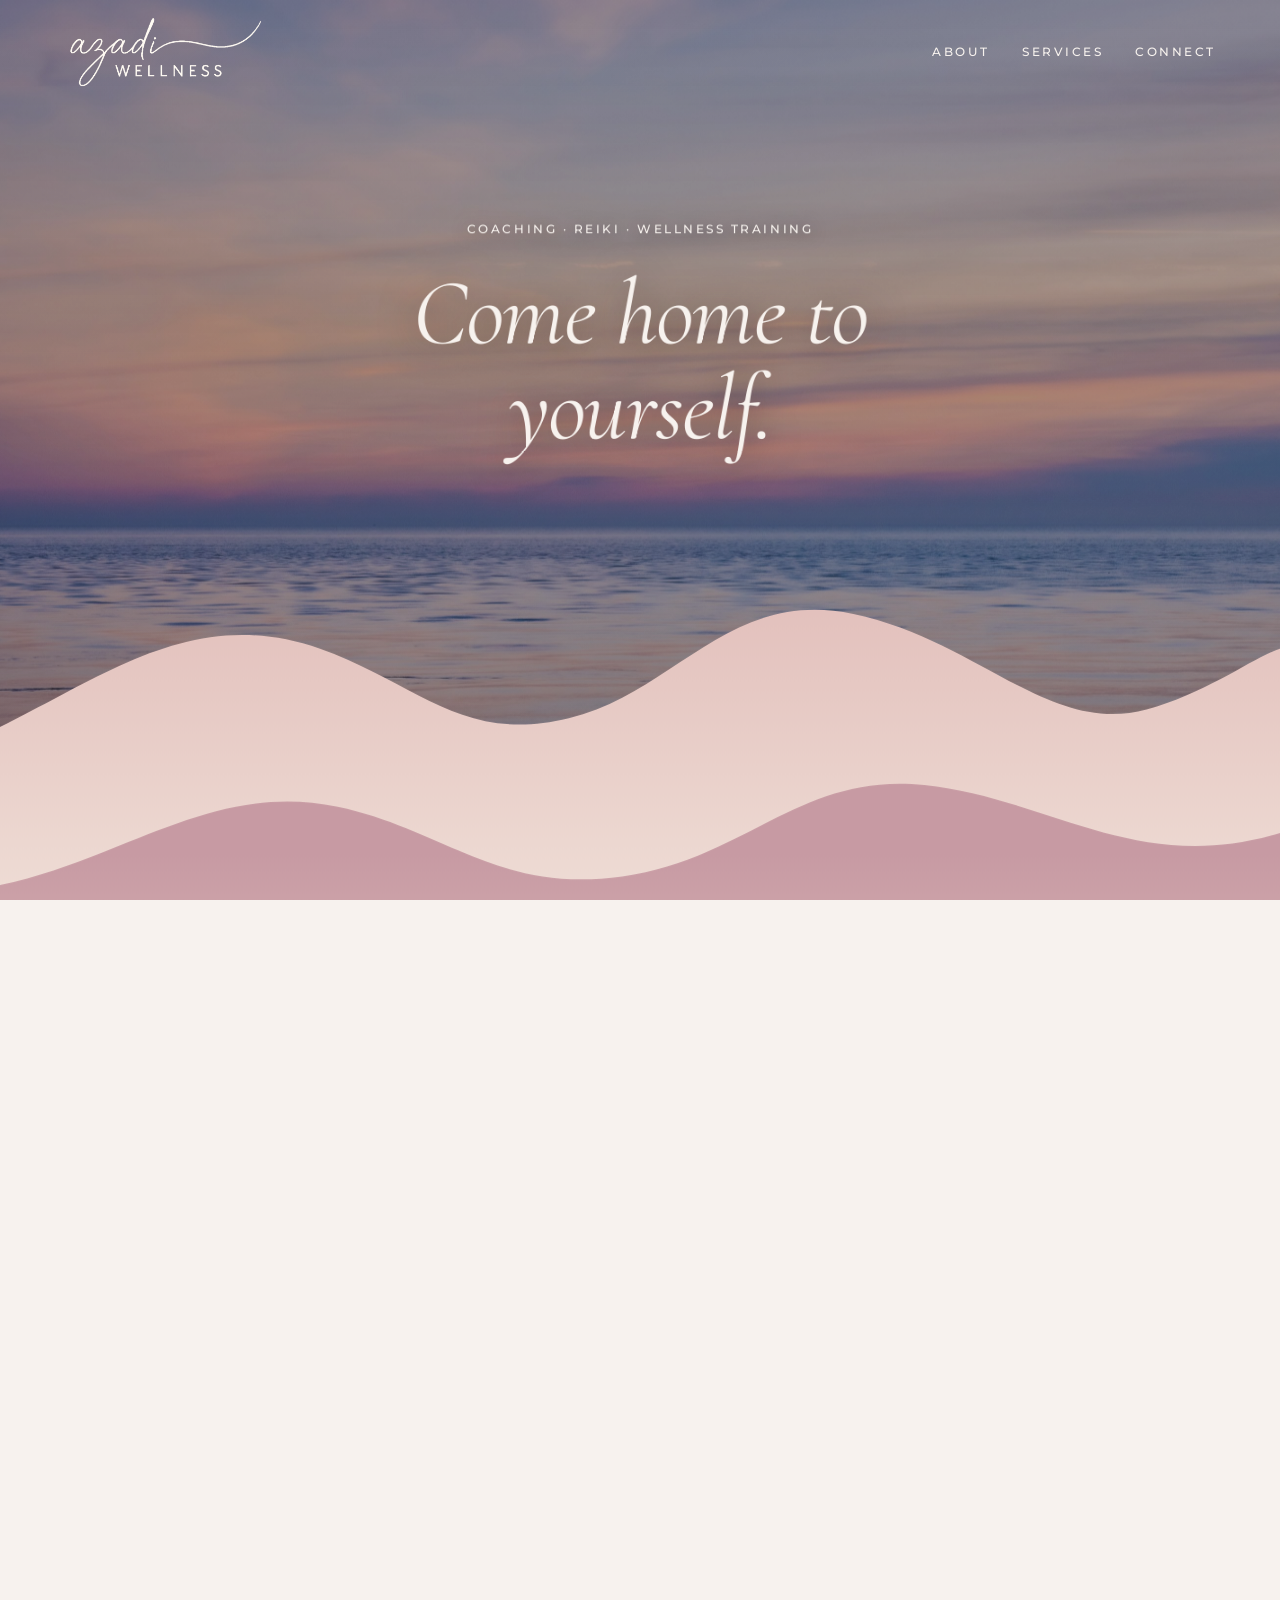
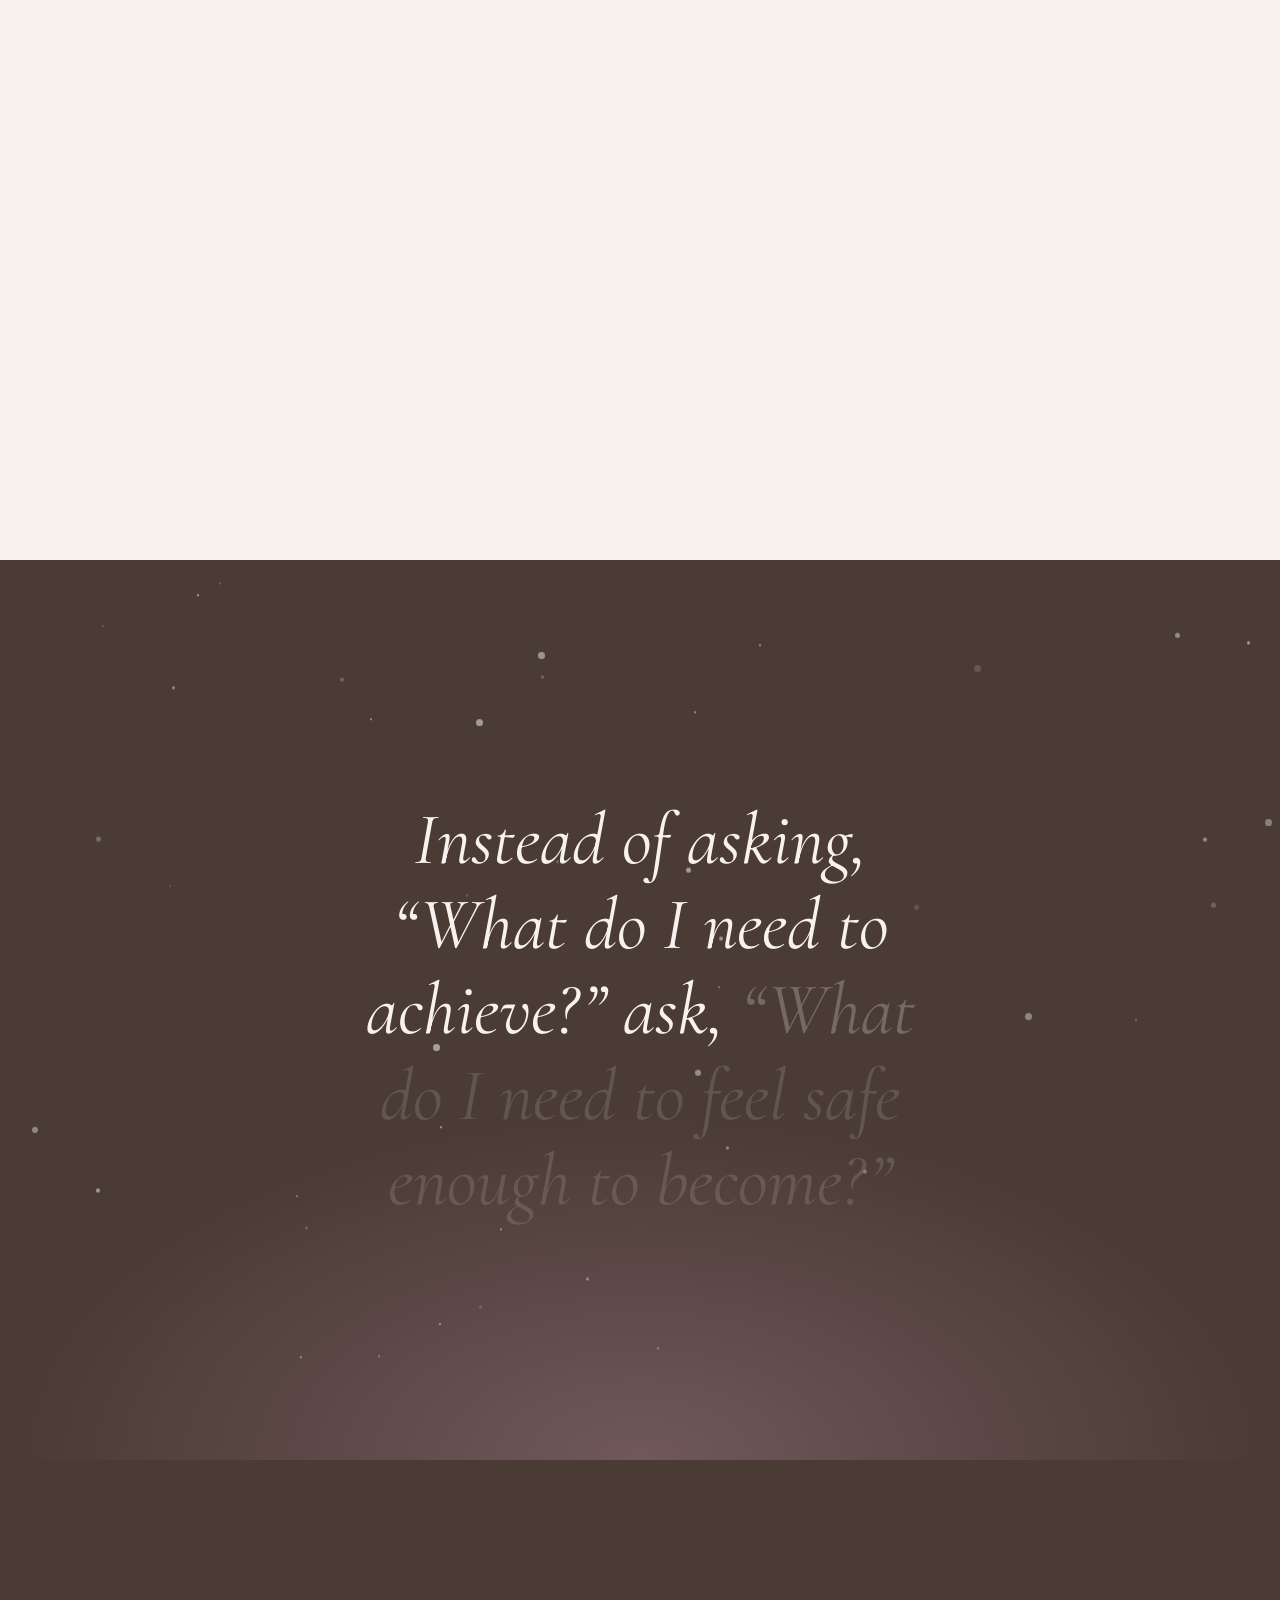
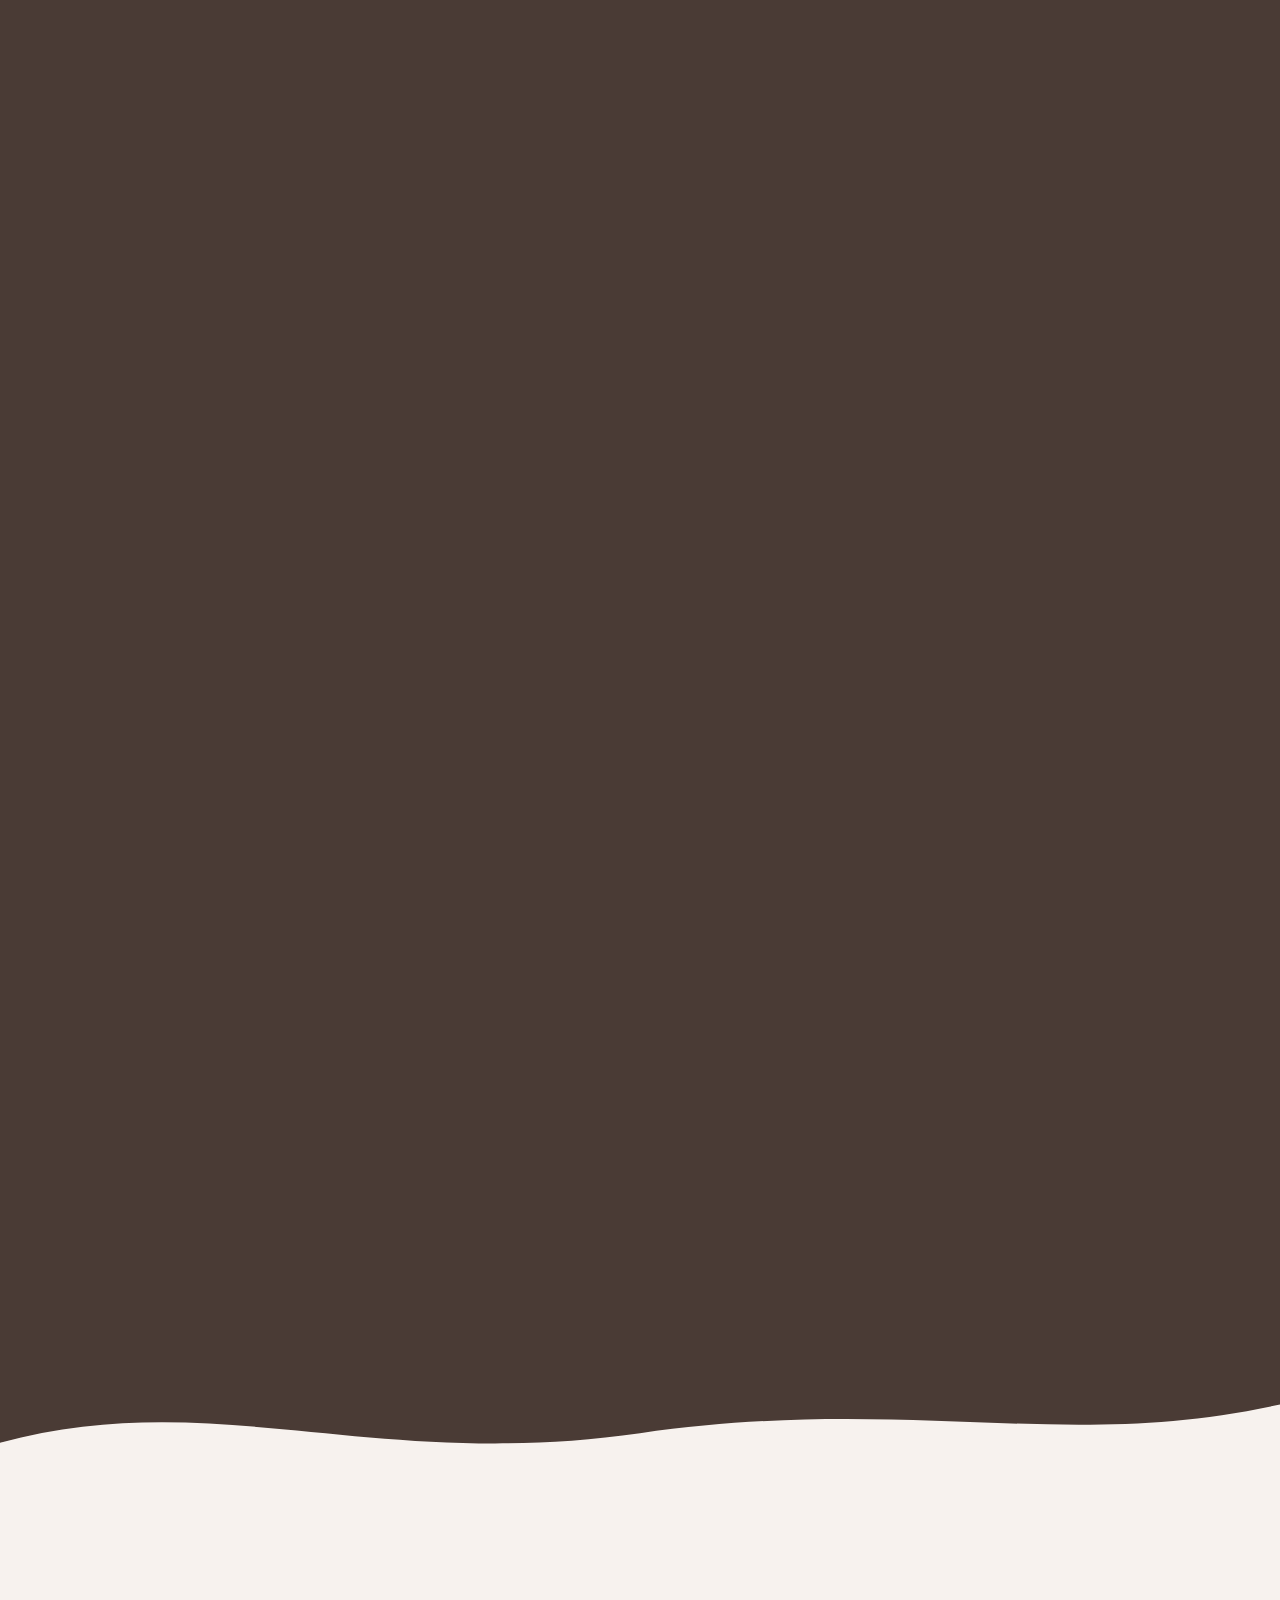
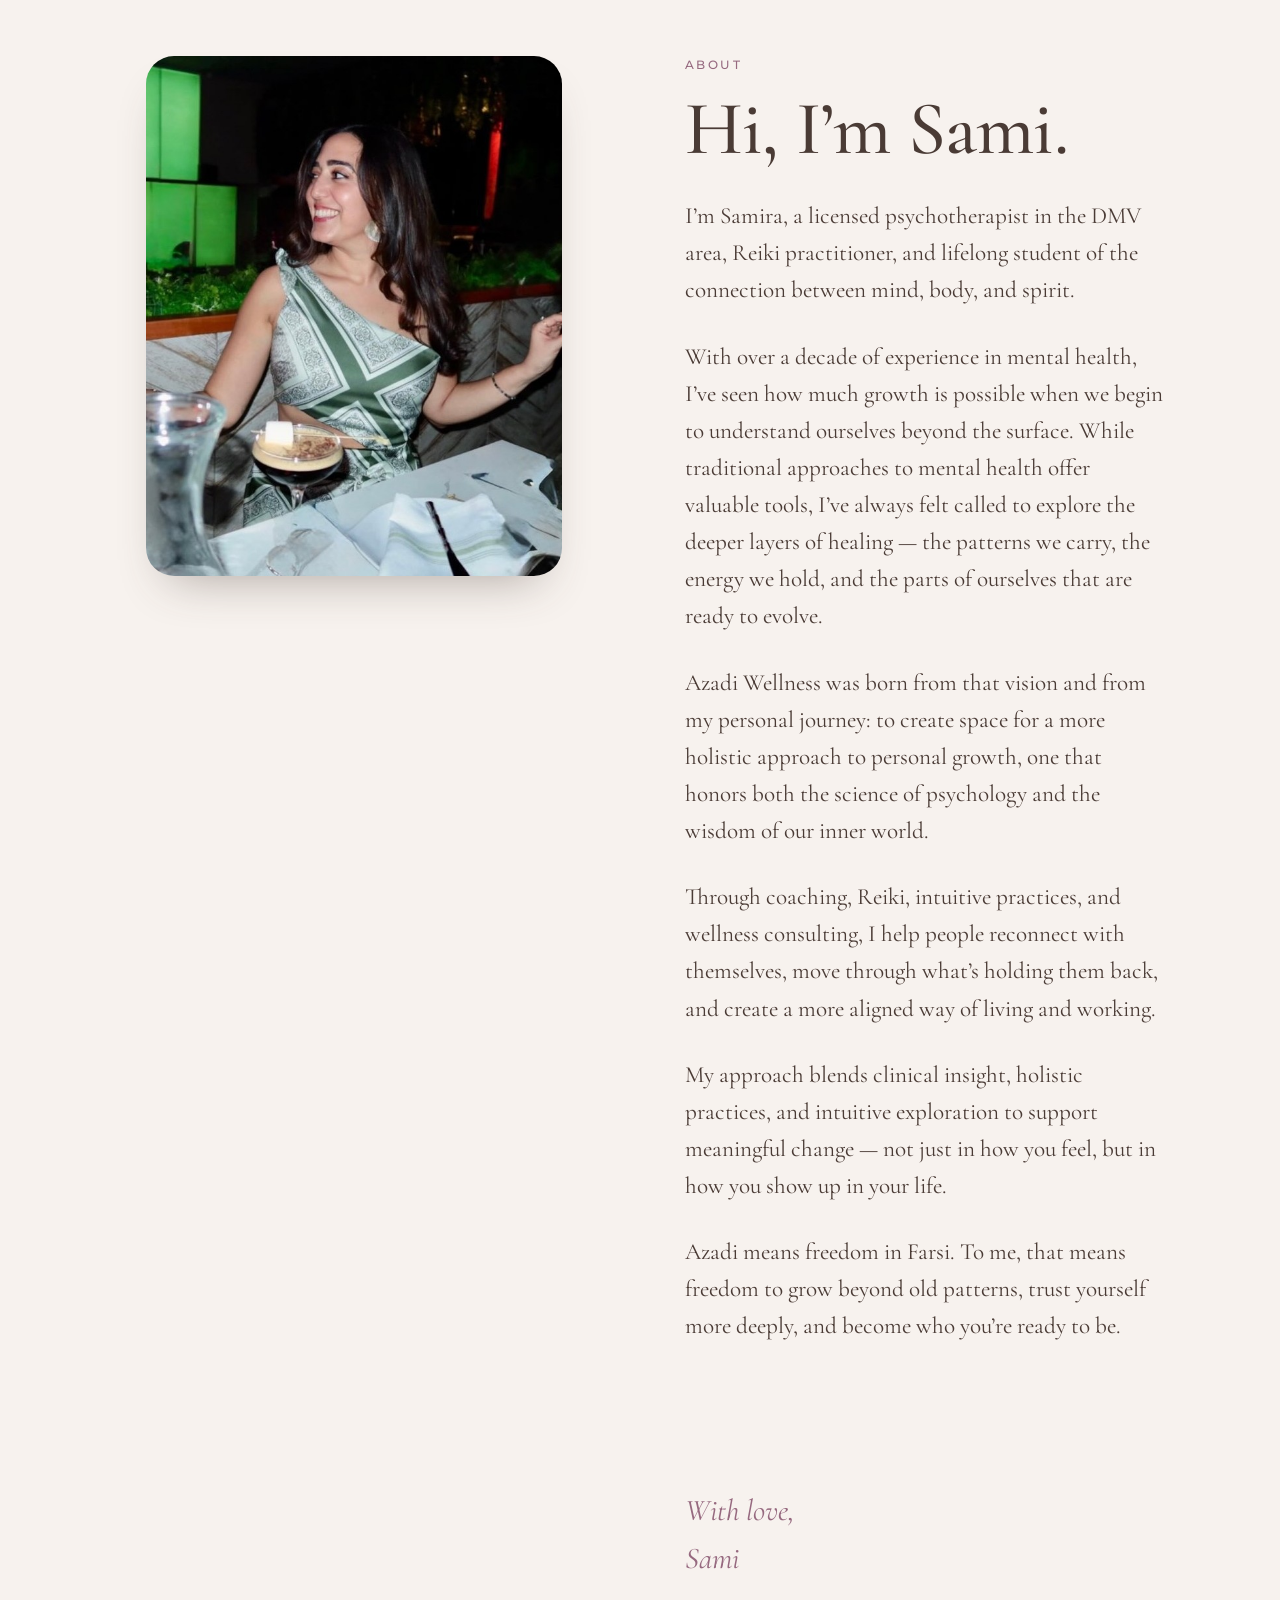
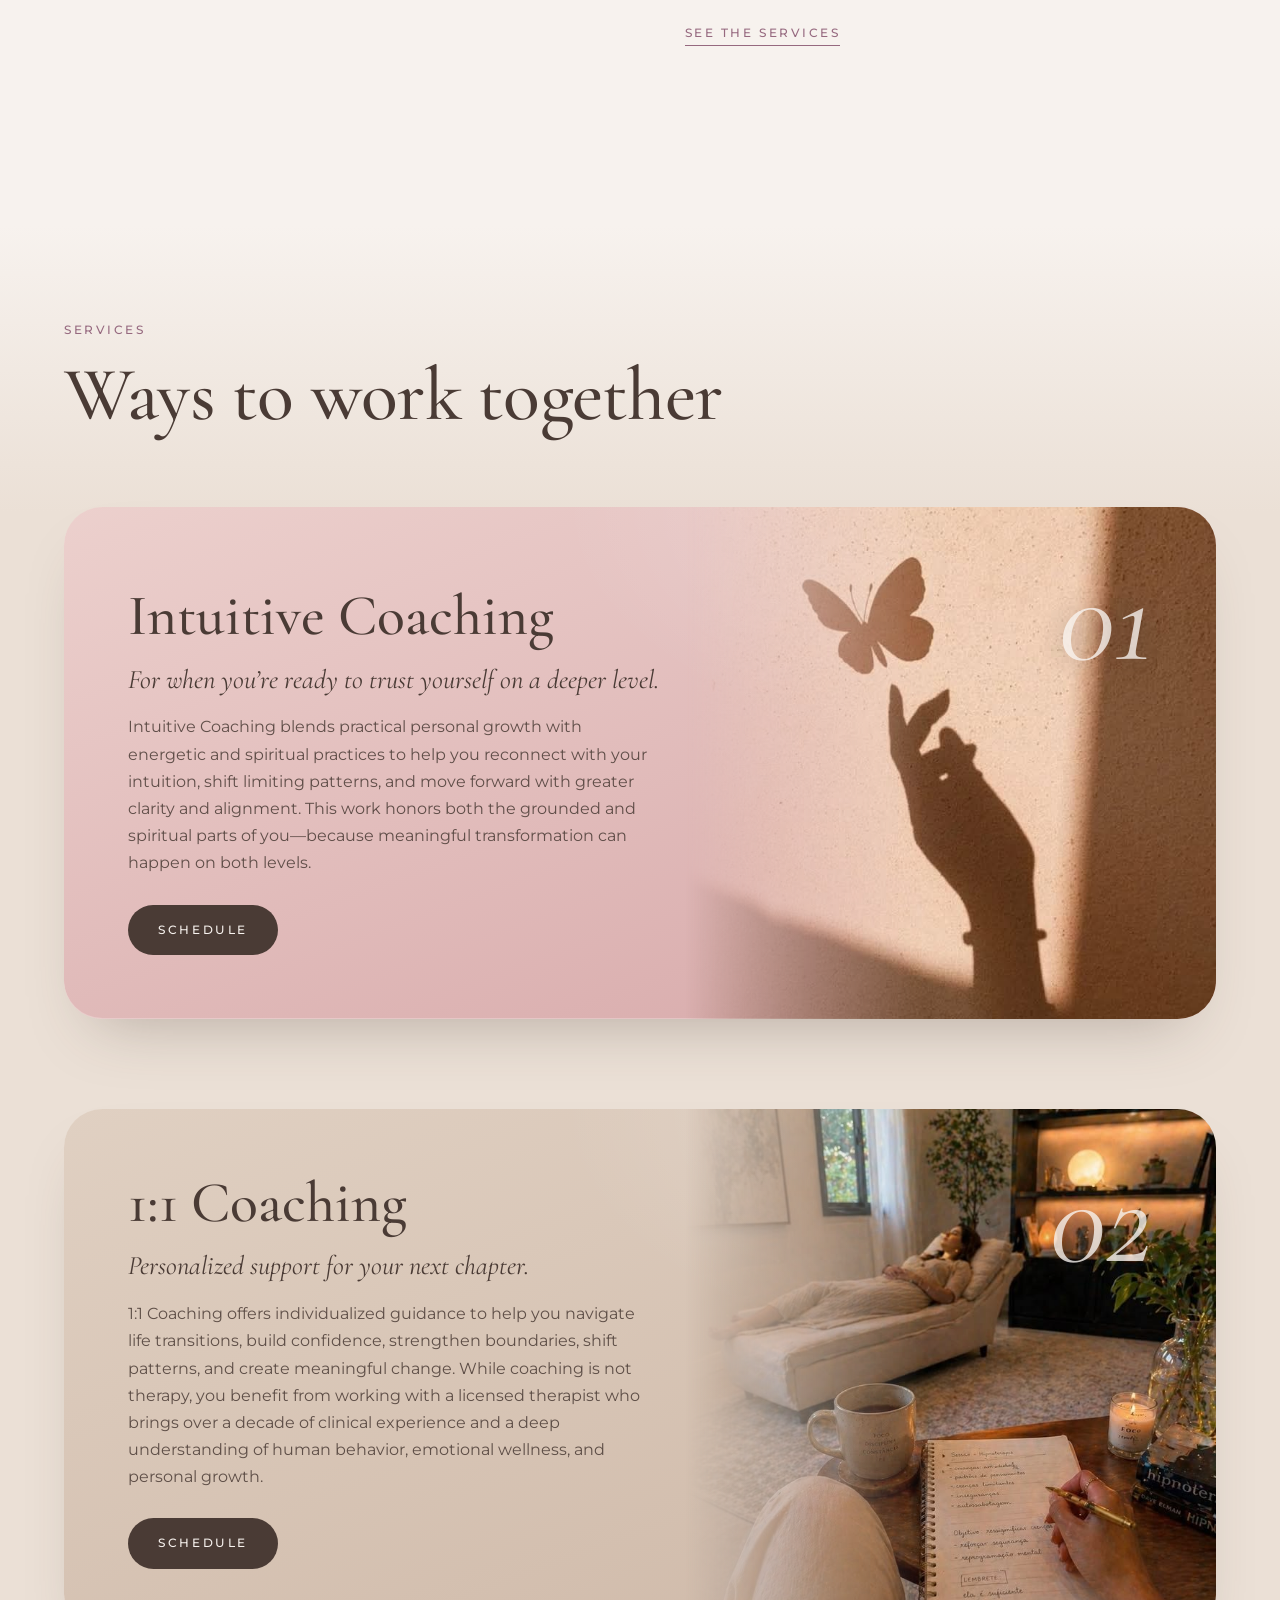
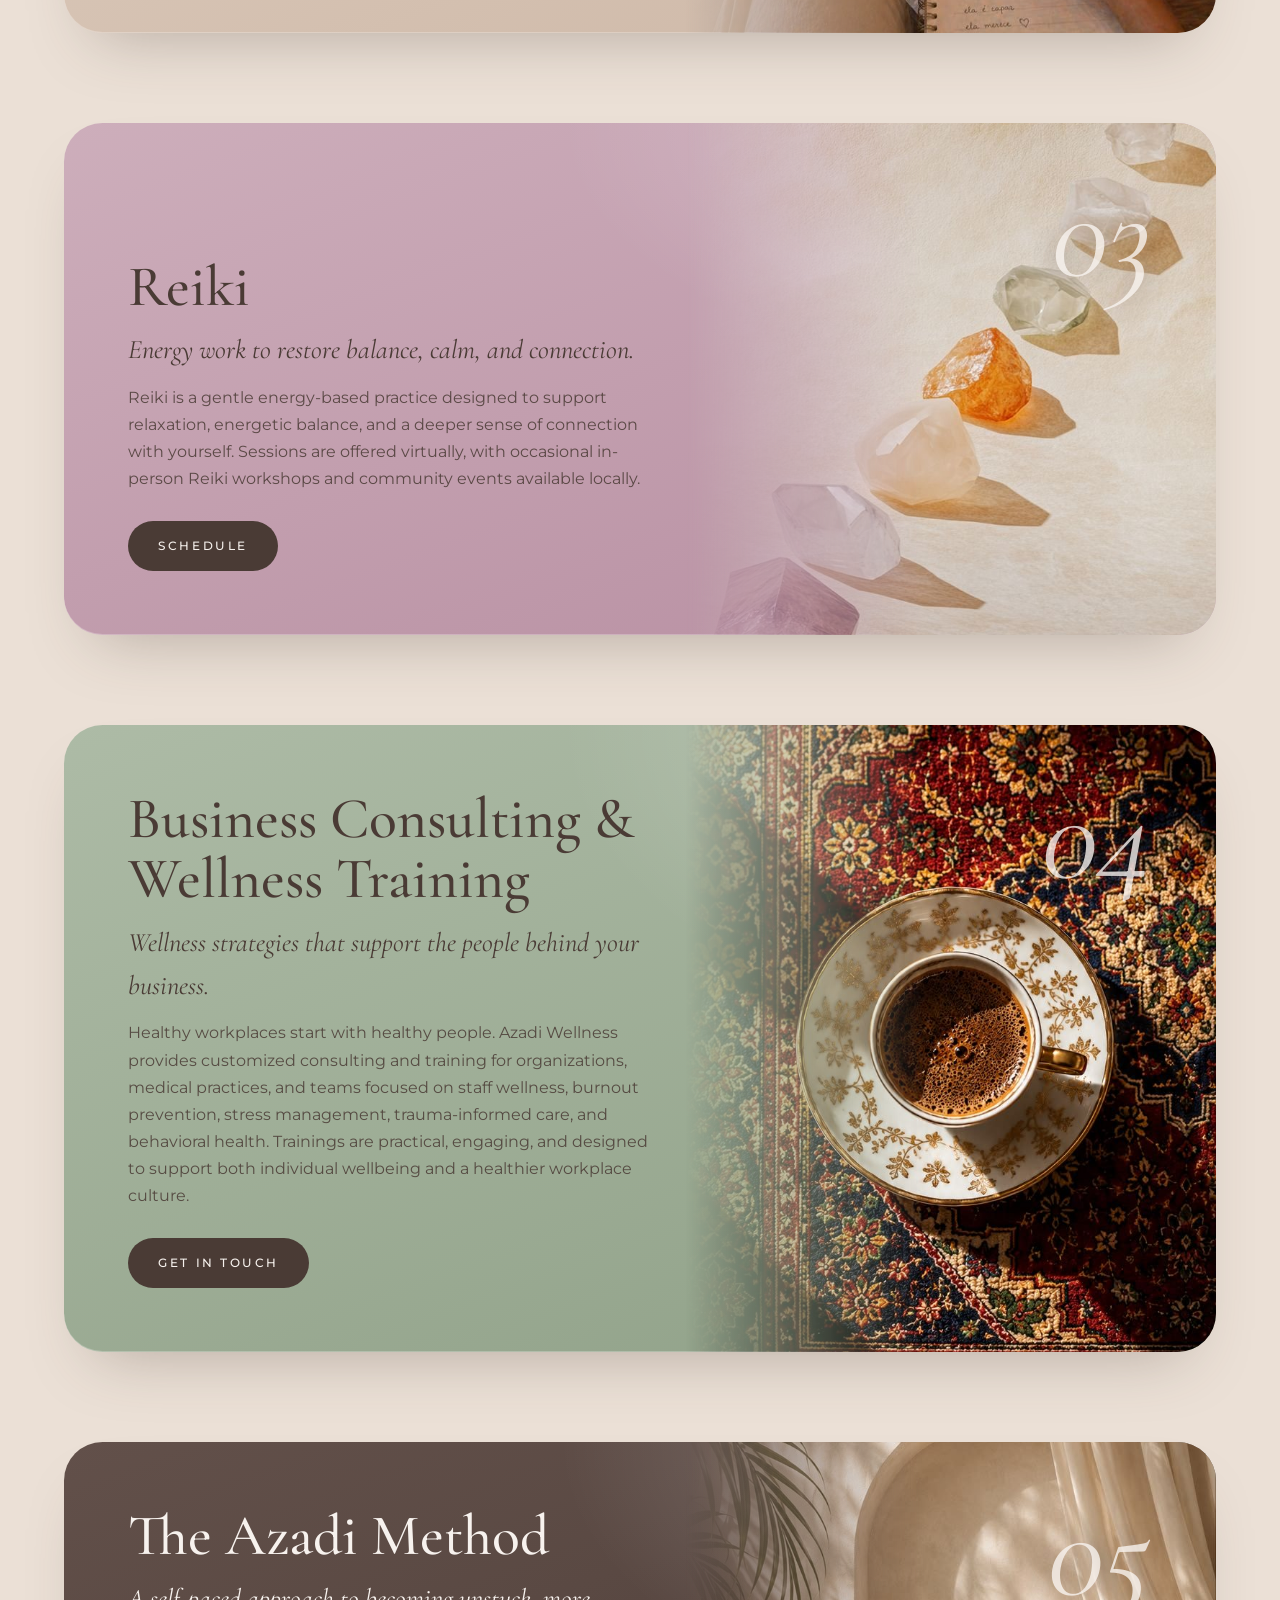
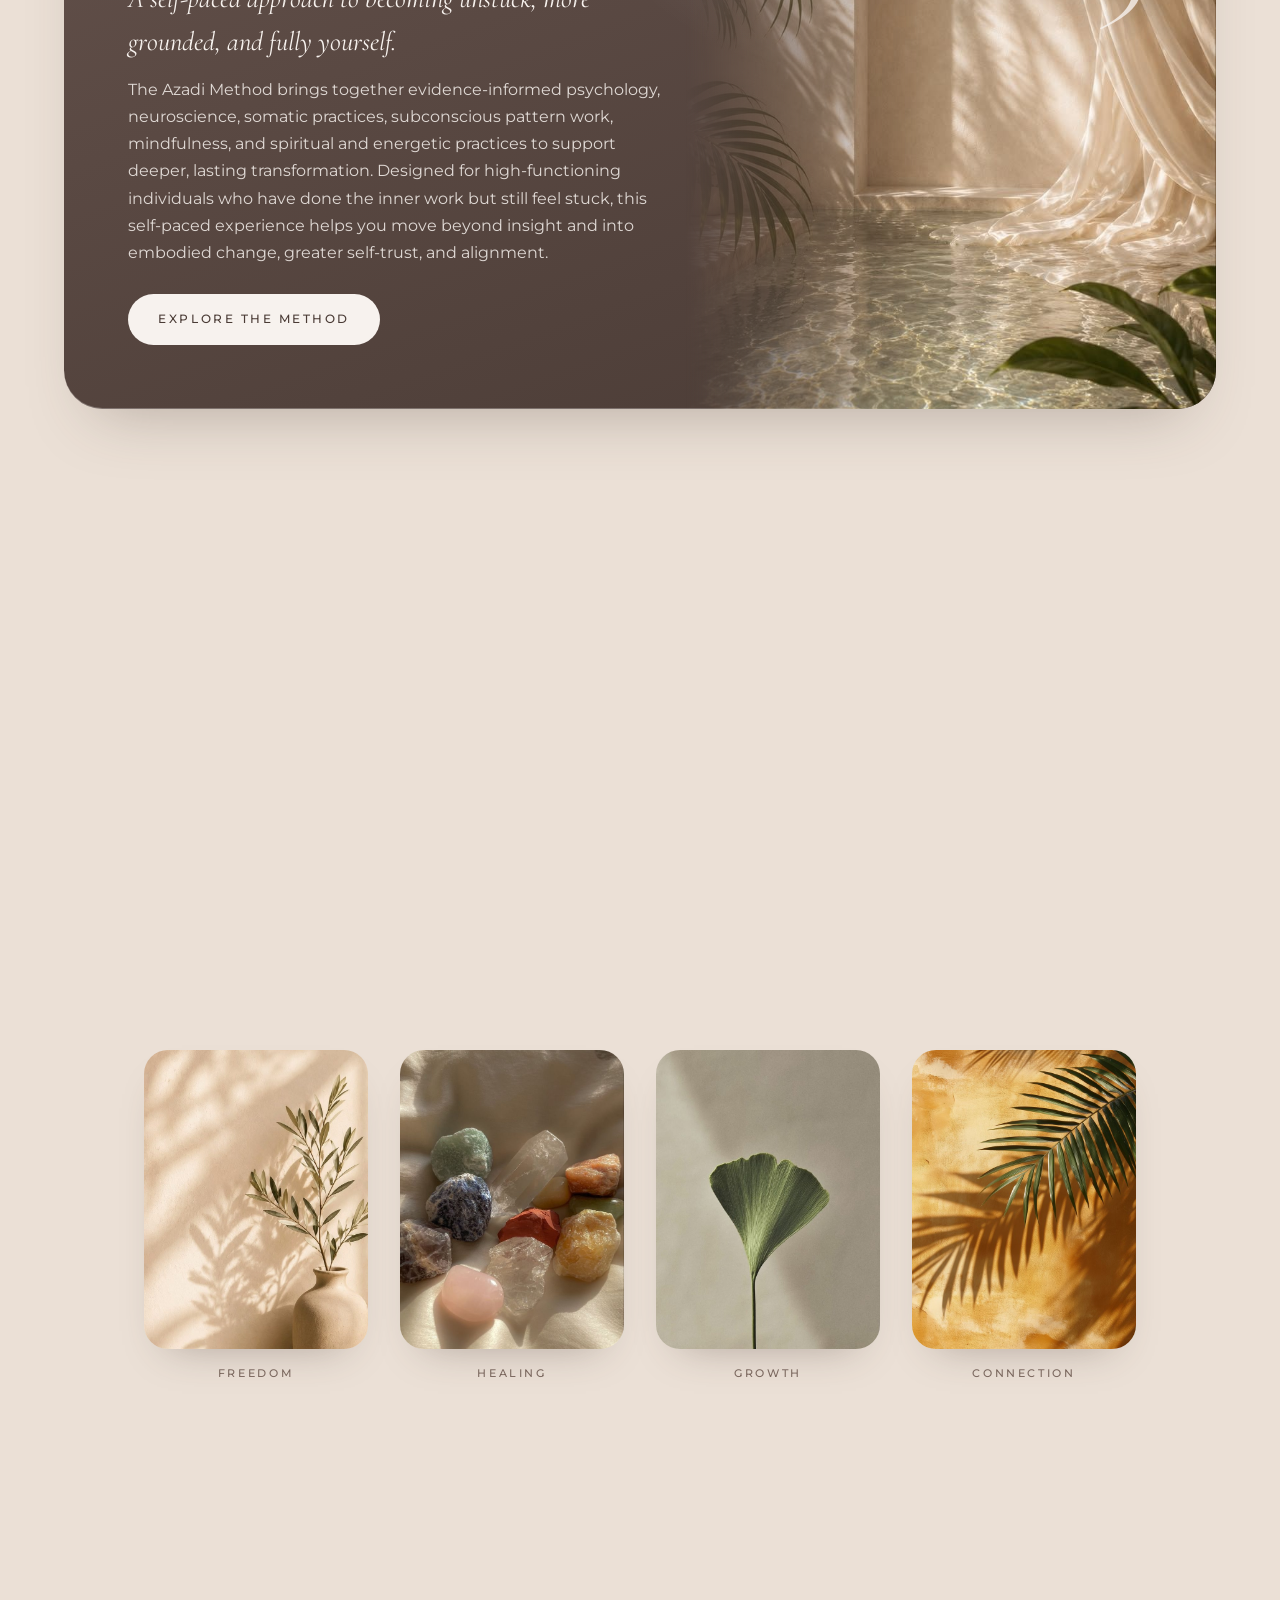
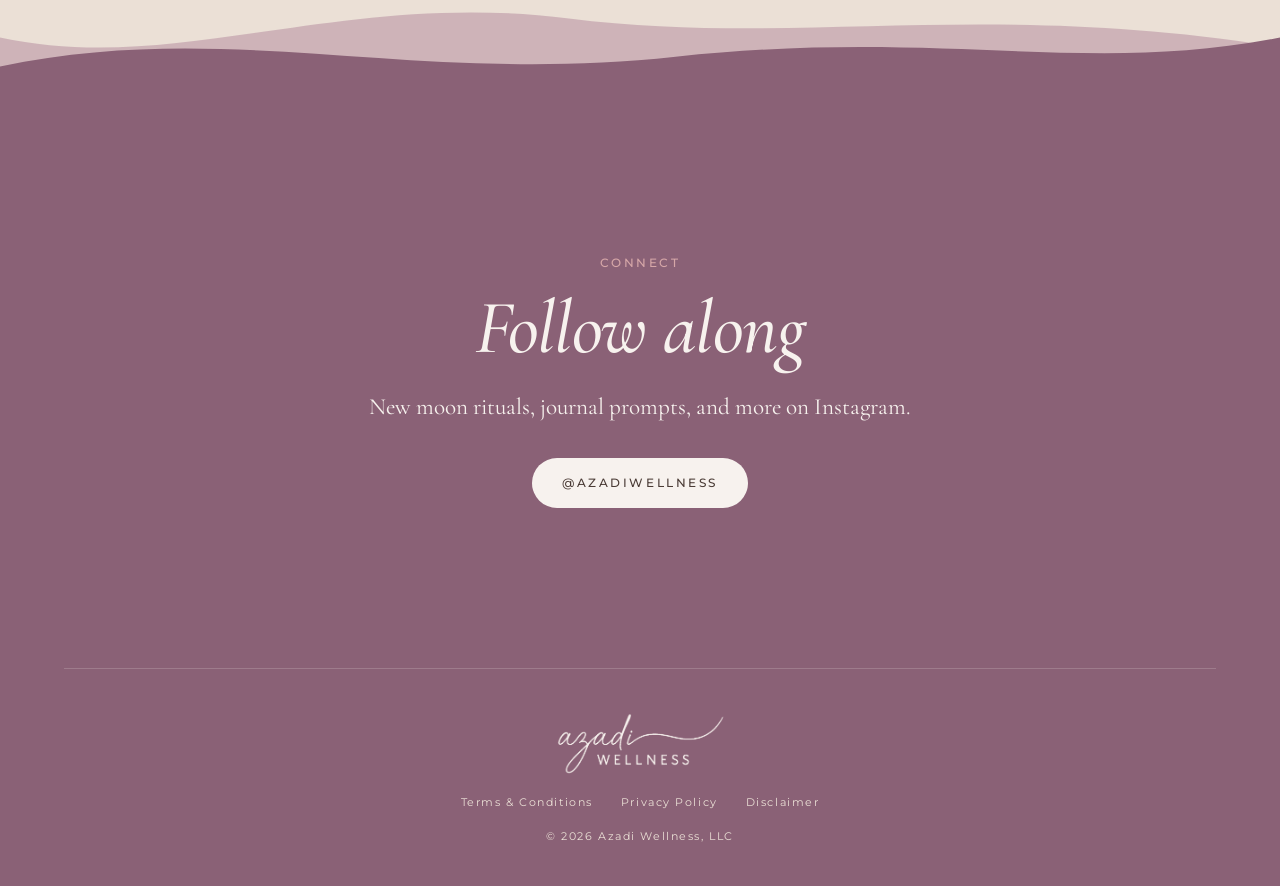
==== index.html @ 1c6d124e "Add version stamp to stylesheet and script links Stops returning visitors from getting a cached styl" ====
<!doctype html>
<html lang="en">
<head>
  <meta charset="utf-8">
  <meta name="viewport" content="width=device-width, initial-scale=1, viewport-fit=cover">
  <title>Azadi Wellness</title>
  <meta name="description" content="Azadi Wellness: intuitive coaching, 1:1 coaching, Reiki, business consulting and wellness training, and The Azadi Method.">
  <link rel="canonical" href="https://www.azadi-wellness.com/">
  <!-- Link previews (iMessage, Instagram, WhatsApp, etc.) -->
  <meta property="og:type" content="website">
  <meta property="og:site_name" content="Azadi Wellness">
  <meta property="og:title" content="Azadi Wellness">
  <meta property="og:description" content="Intuitive coaching, 1:1 coaching, Reiki, wellness training, and The Azadi Method.">
  <meta property="og:url" content="https://www.azadi-wellness.com/">
  <meta property="og:image" content="https://www.azadi-wellness.com/assets/og.png">
  <meta property="og:image:width" content="1200">
  <meta property="og:image:height" content="630">
  <meta name="twitter:card" content="summary_large_image">
  <meta name="theme-color" content="#f7f2ee">
  <link rel="icon" href="assets/icon.png">
  <link rel="apple-touch-icon" href="assets/icon.png">
  <link rel="preload" as="image" href="assets/logo.png">
  <link rel="preconnect" href="https://fonts.googleapis.com">
  <link rel="preconnect" href="https://fonts.gstatic.com" crossorigin>
  <link href="https://fonts.googleapis.com/css2?family=Cormorant+Garamond:ital,wght@0,400;0,500;0,600;1,400;1,500&family=Montserrat:wght@400;500;600&display=swap" rel="stylesheet">
  <link rel="stylesheet" href="styles.css?v=202610090003">
</head>
<body>

  <header class="nav" id="nav">
    <a class="nav-logo" href="#top" aria-label="Azadi Wellness, back to top">
      <img src="assets/logo.png" alt="" width="1554" height="612">
    </a>
    <nav aria-label="Main">
      <a href="#about">About</a>
      <a href="#services">Services</a>
      <a href="#connect">Connect</a>
    </nav>
  </header>

  <main id="top">

    <!-- Hero: the logo settles upward while the landscape rises -->
    <div class="track hero" data-track>
      <div class="stage" data-media-host="hero">
        <div class="glow" aria-hidden="true"></div>
        <!-- Shows once assets/images/hero.jpg exists -->
        <div class="media hero-media"><img data-media src="assets/images/hero.jpg" alt=""></div>

        <div class="hero-copy">
          <p class="eyebrow hero-eyebrow">Coaching &middot; Reiki &middot; Wellness Training</p>
          <!-- TODO: confirm tagline with her (from her New Moon Ritual post) -->
          <h1 class="hero-title">Come home to yourself.</h1>
        </div>

        <div class="range" aria-hidden="true">
          <svg class="layer l1" viewBox="0 0 1440 600" preserveAspectRatio="none">
            <defs><linearGradient id="g1" x1="0" y1="0" x2="0" y2="1"><stop offset="0" stop-color="#e3c1bd"/><stop offset=".7" stop-color="#f0e0d8"/></linearGradient></defs>
            <path fill="url(#g1)" d="M0 200C120 140 220 60 360 110C470 150 520 220 640 190C760 160 820 40 960 70C1100 100 1180 210 1290 180C1360 160 1410 120 1440 110V600H0Z"/>
          </svg>
          <svg class="layer l2" viewBox="0 0 1440 600" preserveAspectRatio="none">
            <defs><linearGradient id="g2" x1="0" y1="0" x2="0" y2="1"><stop offset=".2" stop-color="#c79aa3"/><stop offset=".85" stop-color="#dbb8b8"/></linearGradient></defs>
            <path fill="url(#g2)" d="M0 330C140 300 240 210 380 240C500 266 560 340 700 320C840 300 900 200 1040 215C1180 230 1280 320 1440 270V600H0Z"/>
          </svg>
          <svg class="layer l3" viewBox="0 0 1440 600" preserveAspectRatio="none">
            <defs><linearGradient id="g3" x1="0" y1="0" x2="0" y2="1"><stop offset=".4" stop-color="#8f6f7c"/><stop offset="1" stop-color="#ab8894"/></linearGradient></defs>
            <path fill="url(#g3)" d="M0 400C160 420 260 330 420 345C580 360 640 440 800 425C960 410 1040 320 1200 335C1300 345 1380 400 1440 390V600H0Z"/>
          </svg>
          <svg class="layer l4" viewBox="0 0 1440 600" preserveAspectRatio="none">
            <path fill="#4a3b35" d="M0 520C180 470 300 455 460 480C620 505 720 540 900 510C1080 480 1200 440 1440 475V600H0Z"/>
          </svg>
        </div>

        <div class="scroll-hint" aria-hidden="true"><span>Scroll</span></div>
      </div>
    </div>

    <!-- Statement: words light up as you scroll -->
    <div class="track statement" data-track>
      <div class="stage">
        <div class="speckles stars" data-speckles="46" aria-hidden="true"></div>
        <!-- TODO: confirm wording with her (borrowed from her New Moon Ritual post) -->
        <p class="statement-text" data-words>Instead of asking, &ldquo;What do I need to achieve?&rdquo; ask, &ldquo;What do I need to feel safe enough to become?&rdquo;</p>
      </div>
    </div>

    <section class="about" id="about">
      <svg class="divider" viewBox="0 0 1440 120" preserveAspectRatio="none" aria-hidden="true">
        <path fill="#f7f2ee" d="M0 80C240 20 420 110 720 70C1020 30 1200 90 1440 40V120H0Z"/>
      </svg>
      <div class="about-grid">
        <!-- Her profile photo: assets/images/about.jpg -->
        <div class="about-figure reveal" data-media-host><figure class="media about-photo"><img data-media src="assets/images/about.jpg" alt="Sami, founder of Azadi Wellness"></figure></div>
        <div class="about-copy">
          <p class="eyebrow reveal" style="--d:1">About</p>
          <h2 class="reveal" style="--d:2">Hi, I&rsquo;m Sami.</h2>
          <p class="reveal">I&rsquo;m Samira, a licensed psychotherapist in the DMV area, Reiki practitioner, and lifelong student of the connection between mind, body, and spirit.</p>
          <p class="reveal">With over a decade of experience in mental health, I&rsquo;ve seen how much growth is possible when we begin to understand ourselves beyond the surface. While traditional approaches to mental health offer valuable tools, I&rsquo;ve always felt called to explore the deeper layers of healing &mdash; the patterns we carry, the energy we hold, and the parts of ourselves that are ready to evolve.</p>
          <p class="reveal">Azadi Wellness was born from that vision and from my personal journey: to create space for a more holistic approach to personal growth, one that honors both the science of psychology and the wisdom of our inner world.</p>
          <p class="reveal">Through coaching, Reiki, intuitive practices, and wellness consulting, I help people reconnect with themselves, move through what&rsquo;s holding them back, and create a more aligned way of living and working.</p>
          <p class="reveal">My approach blends clinical insight, holistic practices, and intuitive exploration to support meaningful change &mdash; not just in how you feel, but in how you show up in your life.</p>
          <p class="reveal">Azadi means freedom in Farsi. To me, that means freedom to grow beyond old patterns, trust yourself more deeply, and become who you&rsquo;re ready to be.</p>
          <p class="reveal">I&rsquo;m so glad you&rsquo;re here, and I&rsquo;m honored to be a part of your journey. Welcome to Azadi Wellness.</p>
          <p class="reveal about-signoff">With love,<br>Sami</p>
          <p class="reveal"><a class="text-link" href="#services">See the services</a></p>
        </div>
      </div>
    </section>

    <section class="offerings" id="services">
      <div class="offerings-head">
        <p class="eyebrow reveal">Services</p>
        <h2 class="reveal" style="--d:1">Ways to work together</h2>
      </div>
      <ol class="stack">
        <li class="card" style="--i:0">
          <article class="card-inner tone-blush" data-media-host>
            <div class="media card-media"><img data-media src="assets/images/service-1.jpg" alt=""></div>
            <span class="card-num">01</span>
            <h3>Intuitive Coaching</h3>
            <p class="card-tag">For when you&rsquo;re ready to trust yourself on a deeper level.</p>
            <p class="card-body">Intuitive Coaching blends practical personal growth with energetic and spiritual practices to help you reconnect with your intuition, shift limiting patterns, and move forward with greater clarity and alignment. This work honors both the grounded and spiritual parts of you&mdash;because meaningful transformation can happen on both levels.</p>
            <!-- TODO: scheduling link for Intuitive Coaching -->
            <a class="button" href="#">Schedule</a>
          </article>
        </li>
        <li class="card" style="--i:1">
          <article class="card-inner tone-beige" data-media-host>
            <div class="media card-media"><img data-media src="assets/images/service-2.jpg" alt=""></div>
            <span class="card-num">02</span>
            <h3>1:1 Coaching</h3>
            <p class="card-tag">Personalized support for your next chapter.</p>
            <p class="card-body">1:1 Coaching offers individualized guidance to help you navigate life transitions, build confidence, strengthen boundaries, shift patterns, and create meaningful change. While coaching is not therapy, you benefit from working with a licensed therapist who brings over a decade of clinical experience and a deep understanding of human behavior, emotional wellness, and personal growth.</p>
            <!-- TODO: scheduling link for 1:1 Coaching -->
            <a class="button" href="#">Schedule</a>
          </article>
        </li>
        <li class="card" style="--i:2">
          <article class="card-inner tone-mauve" data-media-host>
            <div class="media card-media"><img data-media src="assets/images/service-3.jpg" alt=""></div>
            <span class="card-num">03</span>
            <h3>Reiki</h3>
            <p class="card-tag">Energy work to restore balance, calm, and connection.</p>
            <p class="card-body">Reiki is a gentle energy-based practice designed to support relaxation, energetic balance, and a deeper sense of connection with yourself. Sessions are offered virtually, with occasional in-person Reiki workshops and community events available locally.</p>
            <!-- TODO: scheduling link for Reiki -->
            <a class="button" href="#">Schedule</a>
          </article>
        </li>
        <li class="card" style="--i:3">
          <article class="card-inner tone-sage" data-media-host>
            <div class="media card-media"><img data-media src="assets/images/service-4.jpg" alt=""></div>
            <span class="card-num">04</span>
            <h3>Business Consulting &amp; Wellness Training</h3>
            <p class="card-tag">Wellness strategies that support the people behind your business.</p>
            <p class="card-body">Healthy workplaces start with healthy people. Azadi Wellness provides customized consulting and training for organizations, medical practices, and teams focused on staff wellness, burnout prevention, stress management, trauma-informed care, and behavioral health. Trainings are practical, engaging, and designed to support both individual wellbeing and a healthier workplace culture.</p>
            <!-- TODO: scheduling link for Business Consulting &amp; Wellness Training -->
            <a class="button" href="#">Get in touch</a>
          </article>
        </li>
        <li class="card" style="--i:4">
          <article class="card-inner tone-ink" data-media-host>
            <div class="media card-media"><img data-media src="assets/images/service-5.jpg" alt=""></div>
            <span class="card-num">05</span>
            <h3>The Azadi Method</h3>
            <p class="card-tag">A self-paced approach to becoming unstuck, more grounded, and fully yourself.</p>
            <p class="card-body">The Azadi Method brings together evidence-informed psychology, neuroscience, somatic practices, subconscious pattern work, mindfulness, and spiritual and energetic practices to support deeper, lasting transformation. Designed for high-functioning individuals who have done the inner work but still feel stuck, this self-paced experience helps you move beyond insight and into embodied change, greater self-trust, and alignment.</p>
            <!-- TODO: scheduling link for The Azadi Method -->
            <a class="button" href="#">Explore the method</a>
          </article>
        </li>
      </ol>
    </section>

    <!-- TODO: placeholder copy. Heading, first line and the four words are from her inspiration board; the second sentence is from her Intuitive Coaching text. Replace when she sends her own. -->
    <section class="essence">
      <div class="essence-copy">
        <p class="eyebrow reveal">The Azadi approach</p>
        <h2 class="reveal" style="--d:1">Grounded. Elevated. Holistic.</h2>
        <p class="reveal" style="--d:2">A space for healing, growth and freedom. This work honors both the grounded and spiritual parts of you&mdash;because meaningful transformation can happen on both levels.</p>
      </div>
      <ul class="essence-grid" data-drift>
        <li class="reveal" style="--d:1"><figure><div class="media"><img loading="lazy" src="assets/images/detail-1.jpg" alt=""></div><figcaption>Freedom</figcaption></figure></li>
        <li class="reveal" style="--d:2"><figure><div class="media"><img loading="lazy" src="assets/images/detail-3.jpg" alt=""></div><figcaption>Healing</figcaption></figure></li>
        <li class="reveal" style="--d:3"><figure><div class="media"><img loading="lazy" src="assets/images/detail-2.jpg" alt=""></div><figcaption>Growth</figcaption></figure></li>
        <li class="reveal" style="--d:4"><figure><div class="media"><img loading="lazy" src="assets/images/detail-4.jpg" alt=""></div><figcaption>Connection</figcaption></figure></li>
      </ul>
    </section>

    <section class="connect" id="connect" data-track>
      <svg class="divider" viewBox="0 0 1440 120" preserveAspectRatio="none" aria-hidden="true">
        <path fill="#b78ea1" opacity=".55" d="M0 60C200 100 380 10 640 40C900 70 1100 20 1440 70V120H0Z"/>
        <path fill="#8a6176" d="M0 90C260 40 460 110 760 80C1060 50 1220 100 1440 60V120H0Z"/>
      </svg>
      <div class="connect-inner">
        <p class="eyebrow reveal">Connect</p>
        <h2 class="reveal" style="--d:1">Follow along</h2>
        <p class="reveal" style="--d:2">New moon rituals, journal prompts, and more on Instagram.</p>
        <p class="reveal" style="--d:3">
          <a class="button light" href="https://www.instagram.com/azadiwellness/" target="_blank" rel="noopener">@azadiwellness</a>
        </p>
        <!-- TODO: contact email / booking link -->
      </div>
      <footer class="footer">
        <span class="footer-logo" role="img" aria-label="Azadi Wellness"></span>
        <p class="footer-links"><a href="terms.html">Terms &amp; Conditions</a><a href="privacy.html">Privacy Policy</a><a href="disclaimer.html">Disclaimer</a></p>
        <p>&copy; <span id="year">2026</span> Azadi Wellness, LLC</p>
      </footer>
    </section>

  </main>

  <script src="main.js?v=202610090003"></script>
</body>
</html>
---- styles.css ----
:root {
  /* From her inspiration board */
  --cream: #f7f2ee;
  --sand: #ebe0d6;
  --beige: #cdb7a6;
  --blush: #d6a7a8;
  --mauve: #b78ea1;
  --sage: #8fa087;
  --ink: #4a3b35;
  /* Deeper mauves for text and solid backgrounds, where the board's mauve is too light to read */
  --accent: #96697f;
  --plum: #8a6176;
  --copper: #b97952;
  --taupe: #7a675e;

  --serif: "Cormorant Garamond", Georgia, serif;
  --sans: "Montserrat", system-ui, sans-serif;
  --ease: cubic-bezier(0.22, 1, 0.36, 1);
  --gutter: clamp(1.25rem, 5vw, 4rem);
}

* { box-sizing: border-box; }

html { scroll-behavior: smooth; }

body {
  margin: 0;
  overflow-x: clip;
  background: var(--cream);
  color: var(--ink);
  font-family: var(--serif);
  font-size: clamp(1.2rem, 1.1rem + 0.5vw, 1.45rem);
  line-height: 1.6;
  -webkit-font-smoothing: antialiased;
}

h1, h2, h3, p { margin: 0; }
img, svg { display: block; }

.eyebrow,
.button,
.nav nav a,
.scroll-hint {
  font-family: var(--sans);
  font-size: 0.72rem;
  font-weight: 500;
  letter-spacing: 0.22em;
  text-transform: uppercase;
}

.eyebrow { color: var(--accent); margin-bottom: 1rem; }

h2 {
  font-weight: 500;
  font-size: clamp(2.4rem, 7vw, 4.75rem);
  line-height: 1.05;
  letter-spacing: -0.01em;
}

/* Nav */
.nav {
  position: fixed;
  inset: 0 0 auto 0;
  z-index: 10;
  display: flex;
  align-items: center;
  justify-content: space-between;
  padding: 0.75rem var(--gutter);
  padding-top: calc(0.75rem + env(safe-area-inset-top));
  transition: background 0.5s var(--ease), box-shadow 0.5s var(--ease);
}
.nav.solid {
  background: rgba(247, 242, 238, 0.72);
  -webkit-backdrop-filter: saturate(1.6) blur(18px);
  backdrop-filter: saturate(1.6) blur(18px);
  box-shadow: 0 1px 0 rgba(74, 59, 53, 0.08);
}
.nav-logo img {
  height: 5rem;
  width: auto;
  animation: write 2.2s var(--ease) 0.2s both;
}
.nav nav { display: flex; gap: clamp(1rem, 3vw, 2rem); }
.nav nav a {
  color: var(--taupe);
  text-decoration: none;
  transition: color 0.3s;
}
.nav nav a:hover { color: var(--accent); }

/* Scroll tracks: a tall track with a pinned full-screen stage. JS sets --p (0 to 1). */
.track { --p: 0; position: relative; }
.stage {
  position: sticky;
  top: 0;
  height: 100vh;
  height: 100svh;
  overflow: hidden;
}

/* Hero */
.hero { height: 240vh; height: 240svh; }
.hero .stage {
  background: linear-gradient(#fcfaf8, var(--cream) 45%, #ecddd6);
}

.glow {
  position: absolute;
  inset: -20%;
  background:
    radial-gradient(40% 32% at 50% 44%, rgba(255, 255, 255, 0.9), transparent 70%),
    radial-gradient(30% 26% at 22% 30%, rgba(214, 167, 168, 0.28), transparent 70%),
    radial-gradient(30% 26% at 80% 36%, rgba(214, 167, 168, 0.22), transparent 70%);
  transform: scale(calc(1 + var(--p) * 0.35));
  will-change: transform;
}

.hero-copy {
  position: absolute;
  inset: 0;
  display: flex;
  flex-direction: column;
  align-items: center;
  justify-content: center;
  padding: 0 var(--gutter);
  transform: translateY(calc(-4vh - var(--p) * 17vh));
  will-change: transform;
}
.hero-eyebrow { animation: rise 1.4s var(--ease) 0.3s both; }
.hero-title {
  font-style: italic;
  font-weight: 400;
  font-size: clamp(2.8rem, 9vw, 6.5rem);
  line-height: 1.02;
  letter-spacing: -0.015em;
  text-align: center;
  max-width: 12ch;
  transform: scale(calc(1 - var(--p) * 0.22));
  animation: rise 1.6s var(--ease) 0.45s both;
  will-change: transform;
}
@keyframes write {
  from { clip-path: inset(0 100% 0 0); opacity: 0.4; }
  to { clip-path: inset(0 0 0 0); opacity: 1; }
}
@keyframes rise {
  from { opacity: 0; translate: 0 2.5rem; }
}

.range {
  position: absolute;
  left: 50%;
  bottom: 0;
  width: max(100%, 56rem);
  height: 58%;
  transform: translateX(-50%);
}
.layer {
  position: absolute;
  inset: 0;
  width: 100%;
  height: 100%;
  will-change: transform;
}
/* Nearer layers travel further, so the range unfolds with depth */
.l1 { transform: translateY(calc((1 - var(--p)) * 62%)); }
.l2 { transform: translateY(calc((1 - var(--p)) * 78%)); }
.l3 { transform: translateY(calc((1 - var(--p)) * 94%)); }
.l4 { transform: translateY(calc((1 - var(--p)) * 110%)); }

.scroll-hint {
  position: absolute;
  inset: auto 0 calc(1.5rem + env(safe-area-inset-bottom)) 0;
  display: flex;
  flex-direction: column;
  align-items: center;
  gap: 0.6rem;
  color: var(--taupe);
  opacity: calc(1 - var(--p) * 12);
}
.scroll-hint::after {
  content: "";
  width: 1px;
  height: 2.5rem;
  background: currentColor;
  transform-origin: top;
  animation: drip 2.2s var(--ease) infinite;
}
@keyframes drip {
  0% { transform: scaleY(0); }
  55% { transform: scaleY(1); opacity: 1; }
  100% { transform: scaleY(1); opacity: 0; }
}

/* Photo slots. JS removes a slot whose file is missing and marks the host .has-media when it loads. */
.media { margin: 0; overflow: hidden; }
.media img { width: 100%; height: 100%; object-fit: cover; }

.hero-media { position: absolute; inset: 0; }
.hero-media img {
  object-position: 50% 15%;
  transform: scale(calc(1.14 - var(--p) * 0.14));
  will-change: transform;
}
.has-media > .glow { display: none; }
/* The hero photo is dark, so the copy and nav over it read in cream */
.hero-media::after {
  content: "";
  position: absolute;
  inset: 0;
  /* Dusk tint: darkens the pale sky so the cream copy holds */
  background: linear-gradient(rgba(52, 38, 58, 0.5), rgba(52, 38, 58, 0.4) 55%, rgba(52, 38, 58, 0.5));
}
.has-media .hero-title,
.has-media .hero-eyebrow,
.has-media .scroll-hint { color: var(--cream); }
.has-media .hero-title { text-shadow: 0 2px 2.5rem rgba(40, 30, 26, 0.55); }
.has-media .hero-eyebrow { text-shadow: 0 1px 1rem rgba(40, 30, 26, 0.6); }
.nav.on-media:not(.solid) nav a { color: var(--cream); }
.nav.on-media:not(.solid) .nav-logo img { filter: brightness(0) invert(0.96) sepia(0.12); }

/* Her portrait: a slight lean toward the cursor and a slow, small zoom */
.about-figure { justify-self: center; width: min(100%, 26rem); }
.about-figure:empty { display: none; }
.about-photo {
  position: relative;
  aspect-ratio: 4 / 5;
  border-radius: 1.75rem;
  box-shadow: 0 1.5rem 3rem -1.5rem rgba(74, 59, 53, 0.45);
  transform: perspective(60rem) rotateX(var(--rx, 0deg)) rotateY(var(--ry, 0deg));
  transition: transform 0.9s var(--ease), box-shadow 0.6s var(--ease);
  will-change: transform;
}
.about-photo img {
  transform: scale(1.03) translate(var(--px, 0), var(--py, 0));
  transition: transform 0.9s var(--ease);
}
@media (hover: hover) {
  .about-photo:hover {
    box-shadow: 0 1.75rem 3.25rem -1.5rem rgba(74, 59, 53, 0.45);
    transition-duration: 0.4s, 0.6s;
  }
  .about-photo:hover img { transform: scale(1.05) translate(var(--px, 0), var(--py, 0)); transition-duration: 0.6s; }
}

/* Speckles (the dust and stars from her posts) */
.speckles { position: absolute; inset: 0; }
.speckles i {
  position: absolute;
  left: var(--x);
  top: var(--y);
  width: var(--s);
  height: var(--s);
  border-radius: 50%;
  background: var(--c, var(--taupe));
  opacity: var(--o);
  transform: translateY(calc(var(--p) * var(--depth)));
  will-change: transform;
}
.stars i {
  --c: var(--cream);
  animation: twinkle var(--t) ease-in-out var(--delay) infinite alternate;
}
@keyframes twinkle {
  to { opacity: 0.08; }
}

/* Statement */
.statement { height: 280vh; height: 280svh; background: var(--ink); }
.statement .stage {
  display: grid;
  place-items: center;
  padding: 0 var(--gutter);
  background: radial-gradient(70% 55% at 50% 100%, rgba(183, 142, 161, 0.35), transparent 70%), var(--ink);
}
.statement-text {
  position: relative;
  max-width: 19ch;
  font-style: italic;
  font-weight: 400;
  font-size: clamp(2rem, 6.4vw, 4.6rem);
  line-height: 1.16;
  text-align: center;
  color: var(--cream);
}
.statement-text .w {
  opacity: var(--wo, 0.14);
  transition: opacity 0.25s linear;
}

/* Section dividers */
.divider {
  position: absolute;
  inset: auto 0 100% 0;
  width: 100%;
  height: clamp(3rem, 9vw, 7.5rem);
  margin-bottom: -1px;
}

/* Reveals */
.reveal {
  opacity: 0;
  transform: translateY(2.5rem);
  transition: opacity 1.1s var(--ease), transform 1.1s var(--ease);
  transition-delay: calc(var(--d, 0) * 110ms);
}
.reveal.in { opacity: 1; transform: none; }

/* About */
.about {
  position: relative;
  background: var(--cream);
  padding: clamp(5rem, 14vw, 11rem) var(--gutter);
}
.about-grid {
  display: grid;
  grid-template-columns: repeat(auto-fit, minmax(min(100%, 20rem), 1fr));
  align-items: start;
  gap: clamp(2.5rem, 7vw, 6rem);
  max-width: 66rem;
  margin: 0 auto;
}
/* Beside the long bio, her photo stays in view while the text scrolls */
@media (min-width: 52rem) {
  .about-figure { position: sticky; top: 8rem; }
}
.about-copy h2 { margin-bottom: 1.75rem; }
.about-grid p:not(.eyebrow) + p { margin-top: 1.25em; }
.about-signoff { font-style: italic; font-size: 1.3em; color: var(--accent); }
.text-link {
  font-family: var(--sans);
  font-size: 0.72rem;
  font-weight: 500;
  letter-spacing: 0.22em;
  text-transform: uppercase;
  color: var(--accent);
  text-decoration: none;
  border-bottom: 1px solid currentColor;
  padding-bottom: 0.3rem;
}

/* Offerings: cards pin and stack over one another */
.offerings {
  background: linear-gradient(var(--cream), var(--sand) 18rem);
  padding: clamp(3rem, 8vw, 6rem) var(--gutter) clamp(4rem, 10vw, 7rem);
}
.offerings-head { max-width: 72rem; margin: 0 auto clamp(2.5rem, 6vw, 4.5rem); }

.stack {
  list-style: none;
  margin: 0 auto;
  padding: 0;
  max-width: 72rem;
}
.card {
  position: sticky;
  top: calc(6.5rem + var(--i) * clamp(0.5rem, 1.6vh, 1.1rem));
  margin-bottom: 10vh;
}
.card:last-child { margin-bottom: 0; }
.card-inner {
  position: relative;
  display: flex;
  flex-direction: column;
  justify-content: flex-end;
  gap: 0.75rem;
  min-height: min(64vh, 32rem);
  padding: clamp(1.75rem, 5vw, 4rem);
  border-radius: clamp(1.5rem, 3vw, 2.5rem);
  overflow: hidden;
  transform-origin: 50% 0;
  transform: scale(var(--scale, 1));
  filter: brightness(var(--dim, 1));
  box-shadow: 0 -1px 0 rgba(255, 255, 255, 0.25) inset, 0 2rem 4rem -2rem rgba(74, 59, 53, 0.35);
  will-change: transform;
}
.card-inner::before {
  content: "";
  position: absolute;
  inset: 0;
  background: radial-gradient(60% 70% at 85% 0%, rgba(255, 255, 255, 0.28), transparent 70%);
  pointer-events: none;
}
.card-inner > * { position: relative; }
.card-inner > .card-media {
  position: absolute;
  inset: 0 0 0 auto;
  width: 46%;
  -webkit-mask-image: linear-gradient(to right, transparent, #000 45%);
  mask-image: linear-gradient(to right, transparent, #000 45%);
}
.card-inner.has-media > :not(.card-media):not(.card-num) { max-width: min(52%, 62ch); }
.has-media > .card-num { color: var(--cream); opacity: 0.8; text-shadow: 0 2px 1.5rem rgba(74, 59, 53, 0.5); }
.tone-blush { background: linear-gradient(160deg, #ecd0cd, var(--blush)); }
.tone-beige { background: linear-gradient(160deg, #e0d0c2, var(--beige)); }
.tone-mauve { background: linear-gradient(160deg, #cdaebb, var(--mauve)); }
.tone-sage { background: linear-gradient(160deg, #adbba6, var(--sage)); }
.tone-ink { background: linear-gradient(160deg, #62504a, var(--ink)); color: var(--cream); }

.card-num {
  position: absolute !important;
  top: clamp(1.25rem, 4vw, 3rem);
  right: clamp(1.5rem, 5vw, 4rem);
  font-style: italic;
  font-size: clamp(3.5rem, 12vw, 8rem);
  line-height: 1;
  opacity: 0.28;
}
.card h3 {
  font-weight: 500;
  font-size: clamp(2rem, 5.5vw, 3.6rem);
  line-height: 1.05;
}
.card h3 { max-width: 16ch; }
.card-tag { font-style: italic; font-size: 1.15em; max-width: 30ch; }
.card-body {
  max-width: 62ch;
  font-family: var(--sans);
  font-size: clamp(0.86rem, 0.8rem + 0.3vw, 1rem);
  line-height: 1.7;
  opacity: 0.85;
}
/* Set by JS when a card is too tall to pin without hiding its button */
.stack.flat .card { position: static; margin-bottom: 1.25rem; }
.card .button { align-self: flex-start; margin-top: 1rem; }

/* Essence: a short statement with four small images that drift at different rates */
.essence {
  background: var(--sand);
  padding: clamp(3rem, 8vw, 6rem) var(--gutter) clamp(10rem, 24vw, 18rem);
}
.essence-copy {
  max-width: 40rem;
  margin: 0 auto clamp(3rem, 7vw, 5rem);
  text-align: center;
}
.essence-copy h2 { font-style: italic; margin-bottom: 1.5rem; }
.essence-grid {
  --p: 0.5;
  list-style: none;
  display: grid;
  grid-template-columns: repeat(4, 1fr);
  gap: clamp(0.9rem, 2.5vw, 2rem);
  max-width: 62rem;
  margin: 0 auto;
  padding: 0;
}
.essence-grid figure {
  margin: 0;
  transform: translateY(calc((var(--p) - 0.5) * var(--drift, -3rem)));
  will-change: transform;
}
.essence-grid li:nth-child(even) figure { --drift: 3rem; margin-top: clamp(1.5rem, 4vw, 3rem); }
.essence-grid .media {
  aspect-ratio: 3 / 4;
  border-radius: clamp(0.9rem, 2vw, 1.5rem);
  box-shadow: 0 1.25rem 2.5rem -1.5rem rgba(74, 59, 53, 0.4);
}
.essence-grid img { transition: transform 1.2s var(--ease); }
@media (hover: hover) {
  .essence-grid figure:hover img { transform: scale(1.05); }
}
.essence-grid figcaption {
  margin-top: 1rem;
  text-align: center;
  font-family: var(--sans);
  font-size: 0.68rem;
  font-weight: 500;
  letter-spacing: 0.24em;
  text-transform: uppercase;
  color: var(--taupe);
}

/* Buttons */
.button {
  display: inline-block;
  padding: 1rem 1.9rem;
  border-radius: 999px;
  background: var(--ink);
  color: var(--cream);
  text-decoration: none;
  transition: transform 0.4s var(--ease), background 0.3s, color 0.3s;
}
.button:hover { transform: scale(1.04); }
.button:active { transform: scale(0.97); }
.tone-ink .button,
.button.light { background: var(--cream); color: var(--ink); }

/* Connect + footer */
.connect {
  --p: 0;
  position: relative;
  background: var(--plum);
  color: var(--cream);
  text-align: center;
  padding: clamp(5rem, 14vw, 10rem) var(--gutter) 0;
}
.connect .eyebrow { color: var(--blush); }
.connect h2 { font-style: italic; margin-bottom: 1.25rem; }
.connect-inner p + p { margin-top: 2rem; }

.footer {
  display: flex;
  flex-direction: column;
  align-items: center;
  gap: 1rem;
  margin-top: clamp(5rem, 14vw, 10rem);
  padding: 2.5rem 0 calc(2.5rem + env(safe-area-inset-bottom));
  border-top: 1px solid rgba(247, 242, 238, 0.18);
  font-family: var(--sans);
  font-size: 0.7rem;
  letter-spacing: 0.14em;
  color: var(--sand);
}
.footer p { margin: 0; }
.footer-links { display: flex; flex-wrap: wrap; justify-content: center; gap: 0.6rem 1.75rem; }
.footer-links a { color: inherit; text-decoration: none; transition: color 0.3s; }
.footer-links a:hover { color: var(--cream); text-decoration: underline; text-underline-offset: 0.3em; }
.footer-standalone {
  margin-top: 0;
  padding-inline: var(--gutter);
  background: var(--plum);
  border-top: 0;
}

/* Legal pages: terms, privacy policy, disclaimer */
.legal { padding: clamp(8rem, 16vw, 11rem) var(--gutter) clamp(4rem, 10vw, 7rem); }
.legal article { max-width: 44rem; margin: 0 auto; font-size: clamp(1.05rem, 1rem + 0.25vw, 1.2rem); }
.legal h1 { font-weight: 500; font-size: clamp(2.2rem, 6vw, 3.5rem); line-height: 1.08; margin-bottom: 2rem; }
.legal h2 {
  font-family: var(--sans);
  font-size: 0.78rem;
  font-weight: 600;
  line-height: 1.5;
  letter-spacing: 0.2em;
  text-transform: uppercase;
  color: var(--accent);
  margin: 3rem 0 1rem;
}
.legal p + p, .legal ul + p, .legal p + ul { margin-top: 1.1em; }
.legal ul { margin-bottom: 0; padding-left: 1.3em; }
.legal li + li { margin-top: 0.5em; }
.legal a { color: var(--accent); overflow-wrap: anywhere; }

/* Her logo, tinted cream for the dark footer */
.footer-logo {
  width: 11rem;
  aspect-ratio: 1554 / 612;
  background: var(--cream);
  -webkit-mask: url(assets/logo.png) center / contain no-repeat;
  mask: url(assets/logo.png) center / contain no-repeat;
}

@media (max-width: 48rem) {
  .card-inner > .card-media {
    inset: 0 0 auto 0;
    width: 100%;
    height: 9.5rem;
    -webkit-mask-image: linear-gradient(#000 45%, transparent);
    mask-image: linear-gradient(#000 45%, transparent);
  }
  .card-inner.has-media { padding-top: 8.5rem; }
  .card-inner.has-media > :not(.card-media):not(.card-num) { max-width: none; }
  .has-media > .card-num { font-size: 3rem; }
}

@media (max-width: 40rem) {
  .essence-grid { grid-template-columns: repeat(2, 1fr); row-gap: 2rem; }
}

@media (max-width: 34rem) {
  .nav nav a { font-size: 0.62rem; letter-spacing: 0.16em; }
  .nav-logo img { height: 3.75rem; }
}

@media (prefers-reduced-motion: reduce) {
  html { scroll-behavior: auto; }
  .track { --p: 1; height: auto; }
  .statement .stage { height: auto; padding-block: 8rem; }
  .statement-text .w { opacity: 1; }
  .reveal { opacity: 1; transform: none; transition: none; }
  .nav-logo img, .hero-eyebrow, .hero-title, .scroll-hint::after, .stars i { animation: none; }
  .card { position: static; }
}
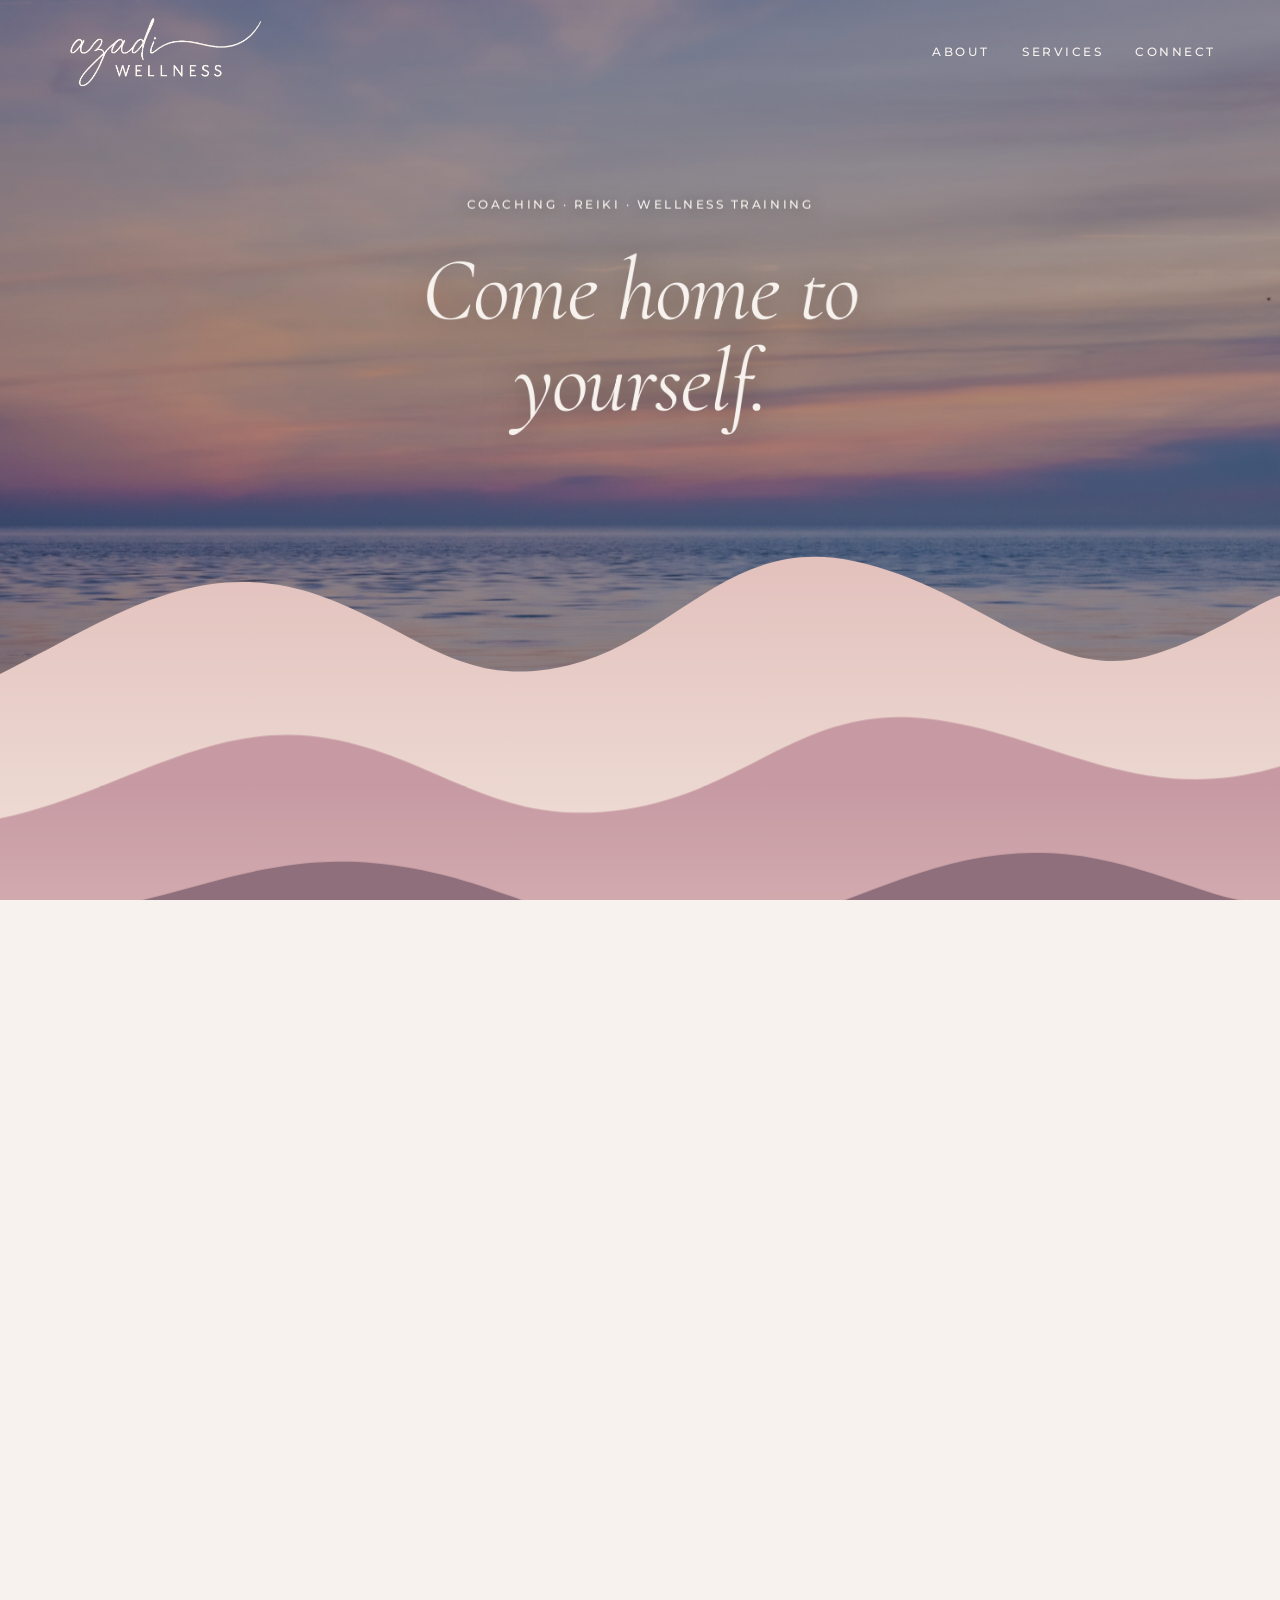
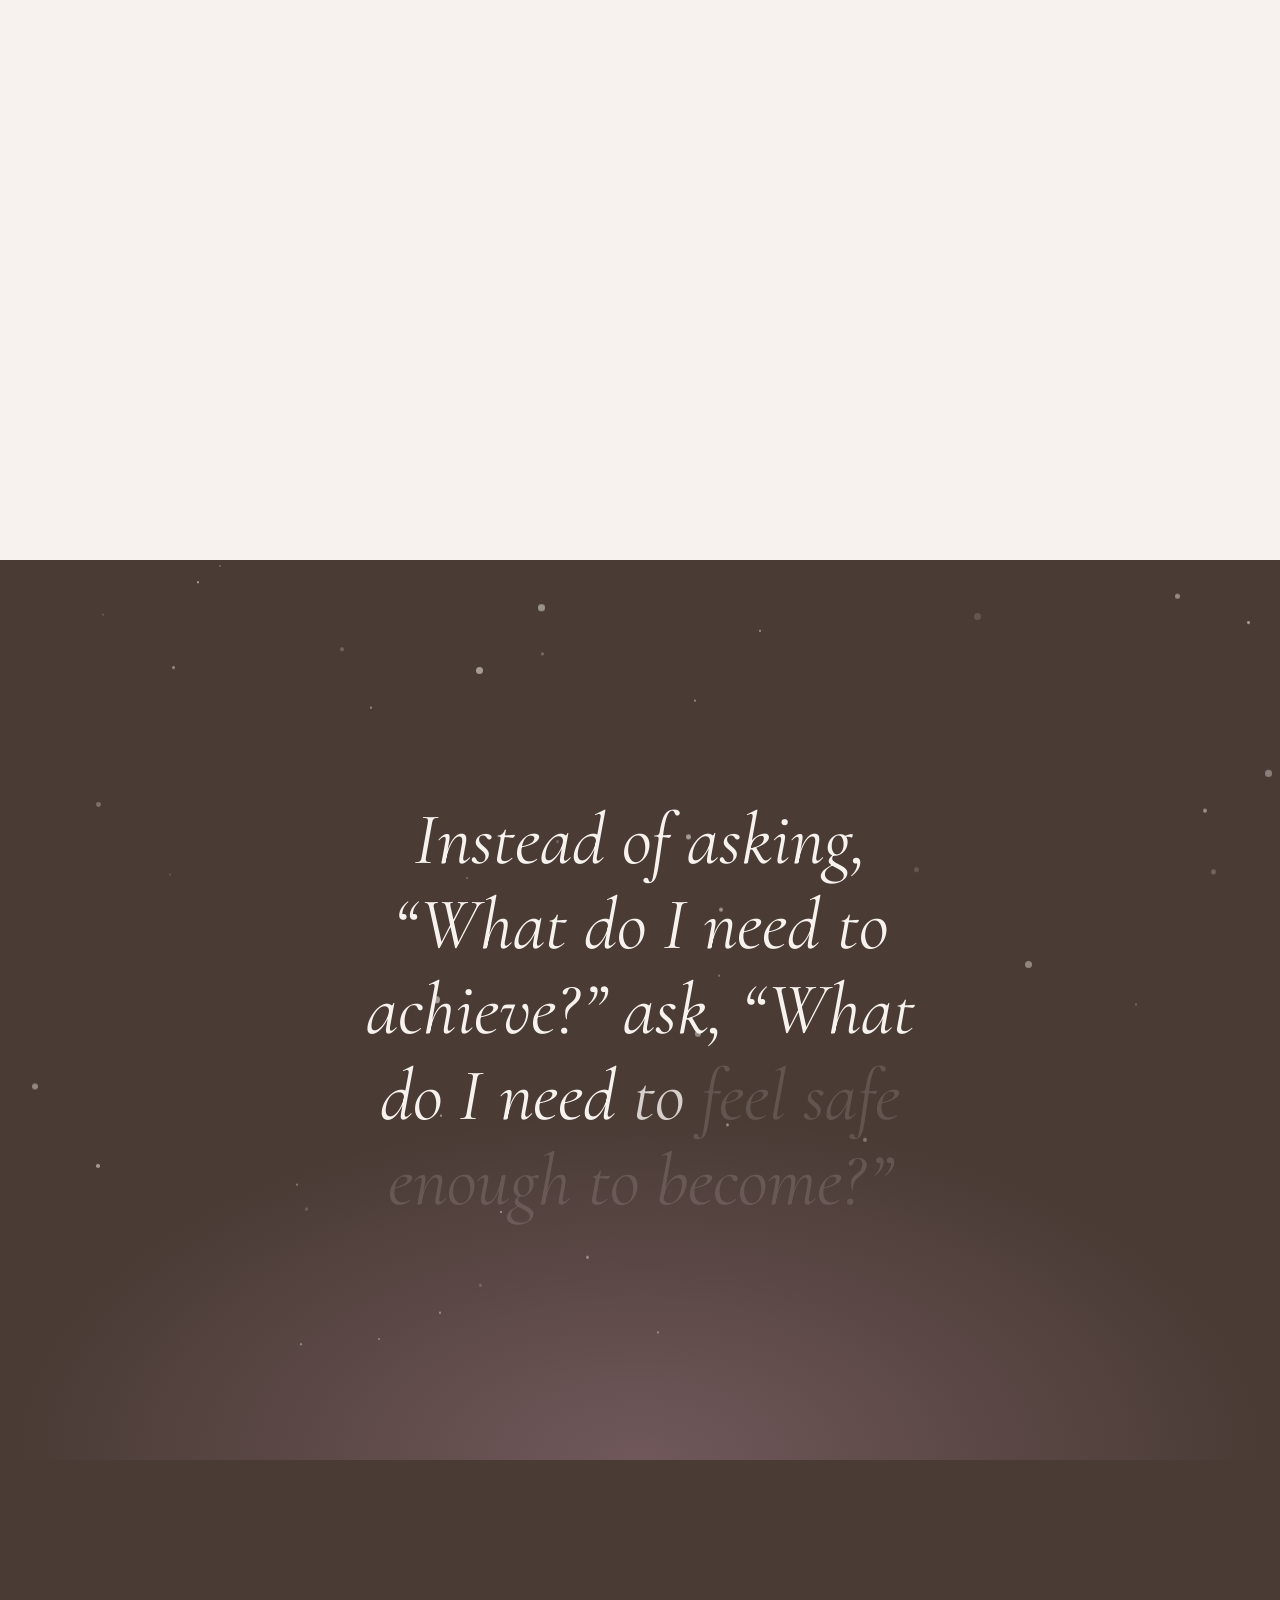
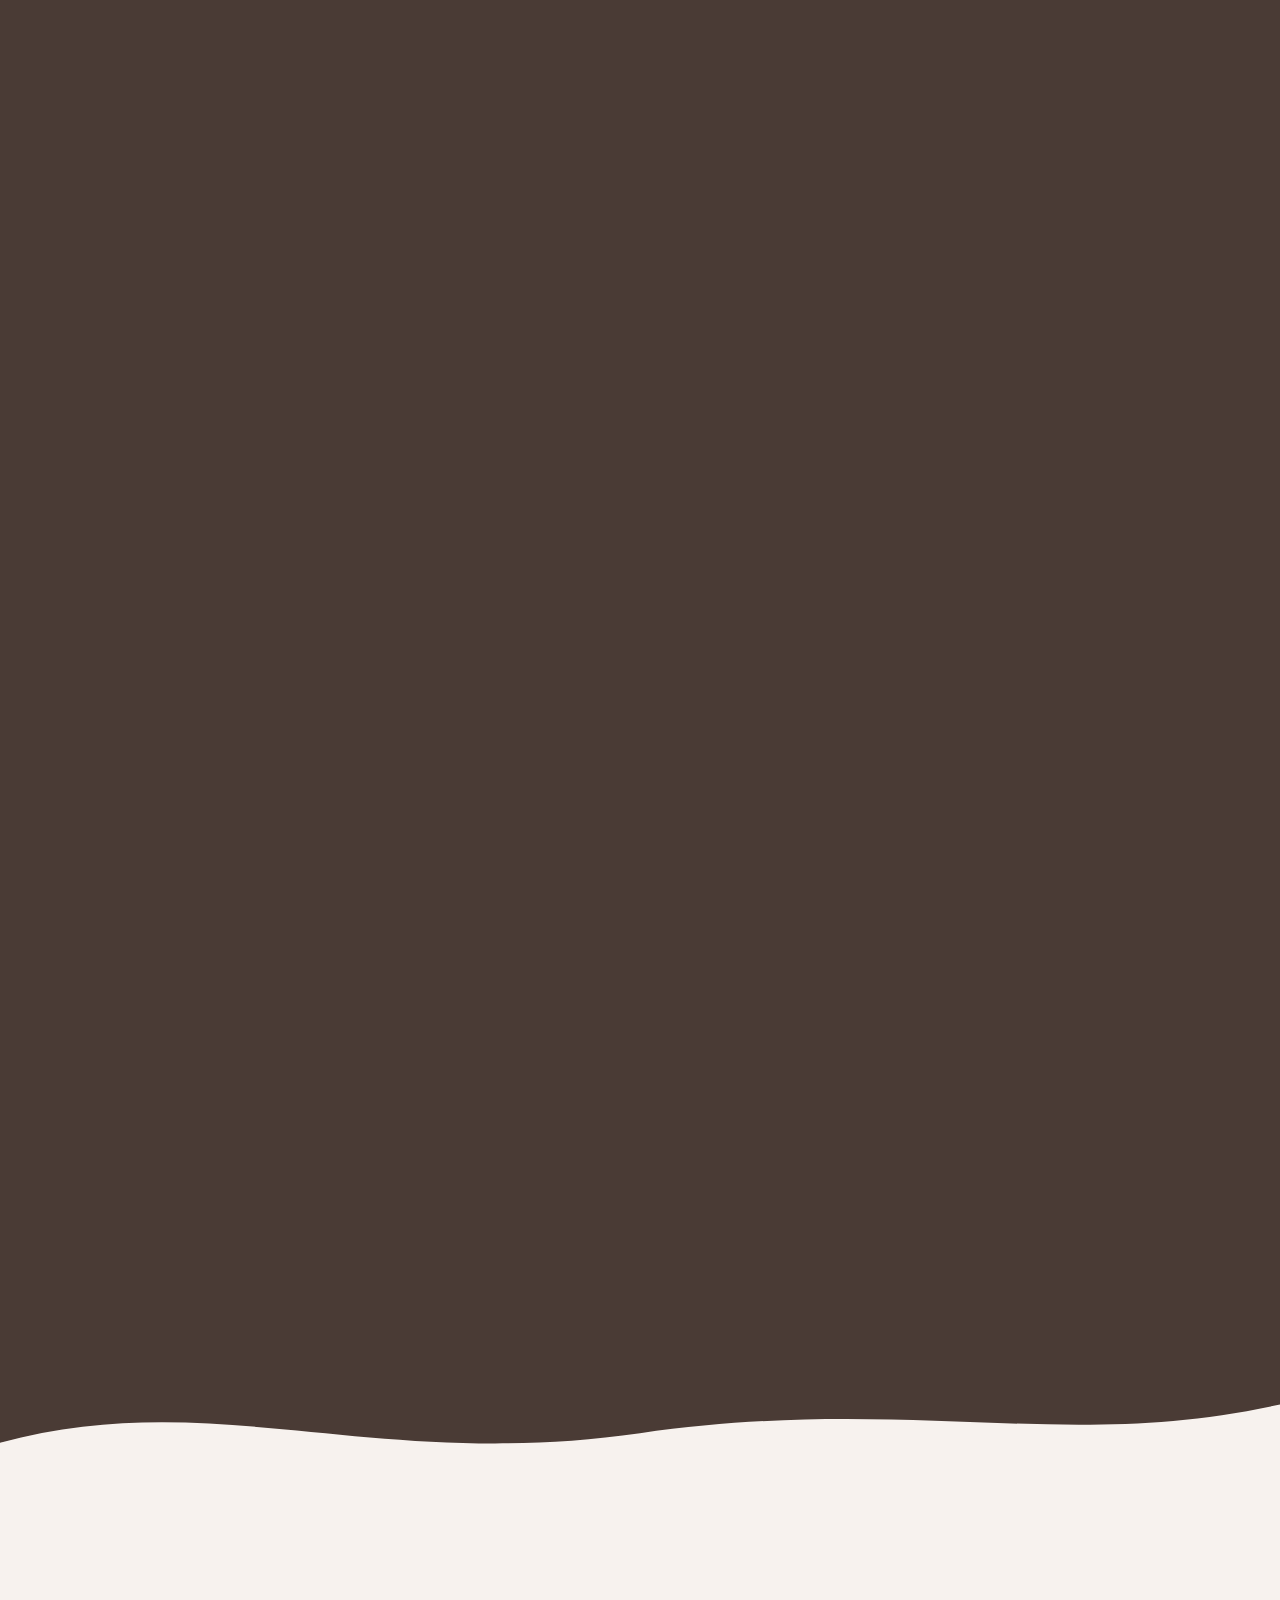
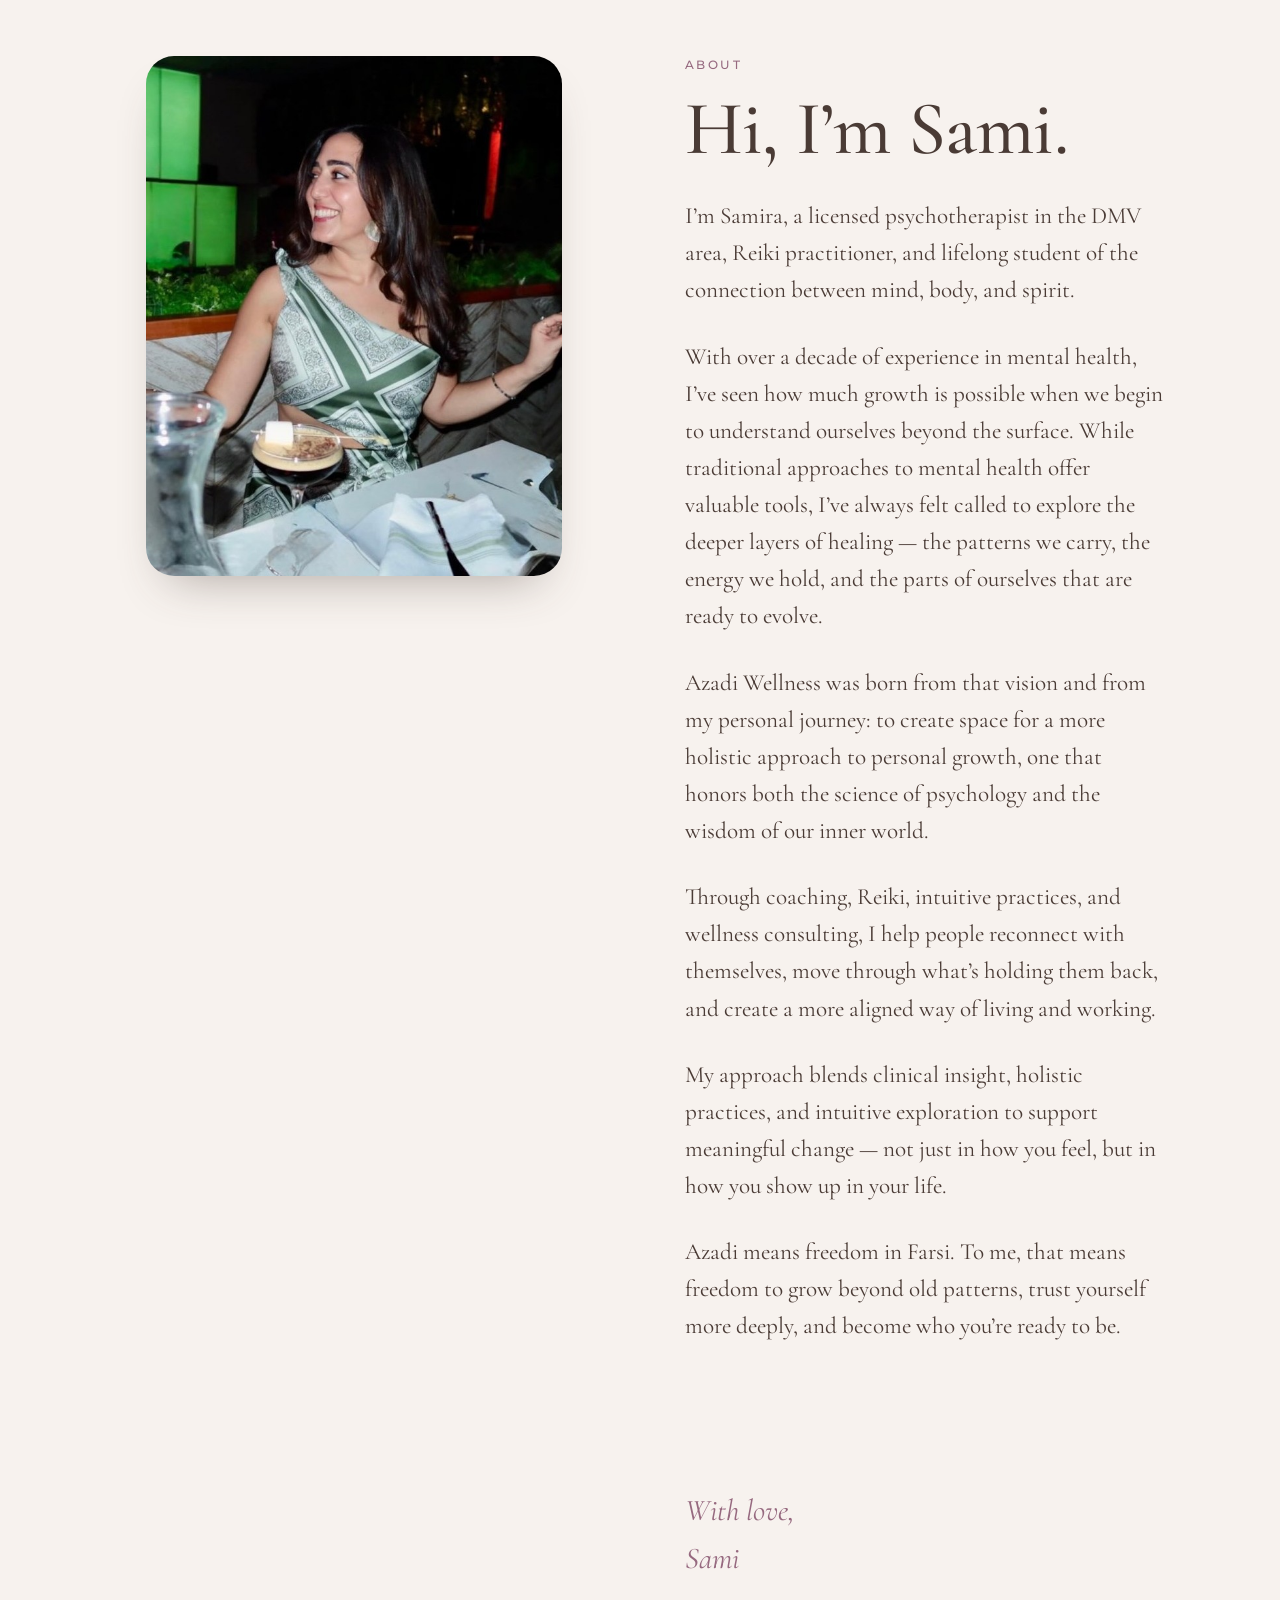
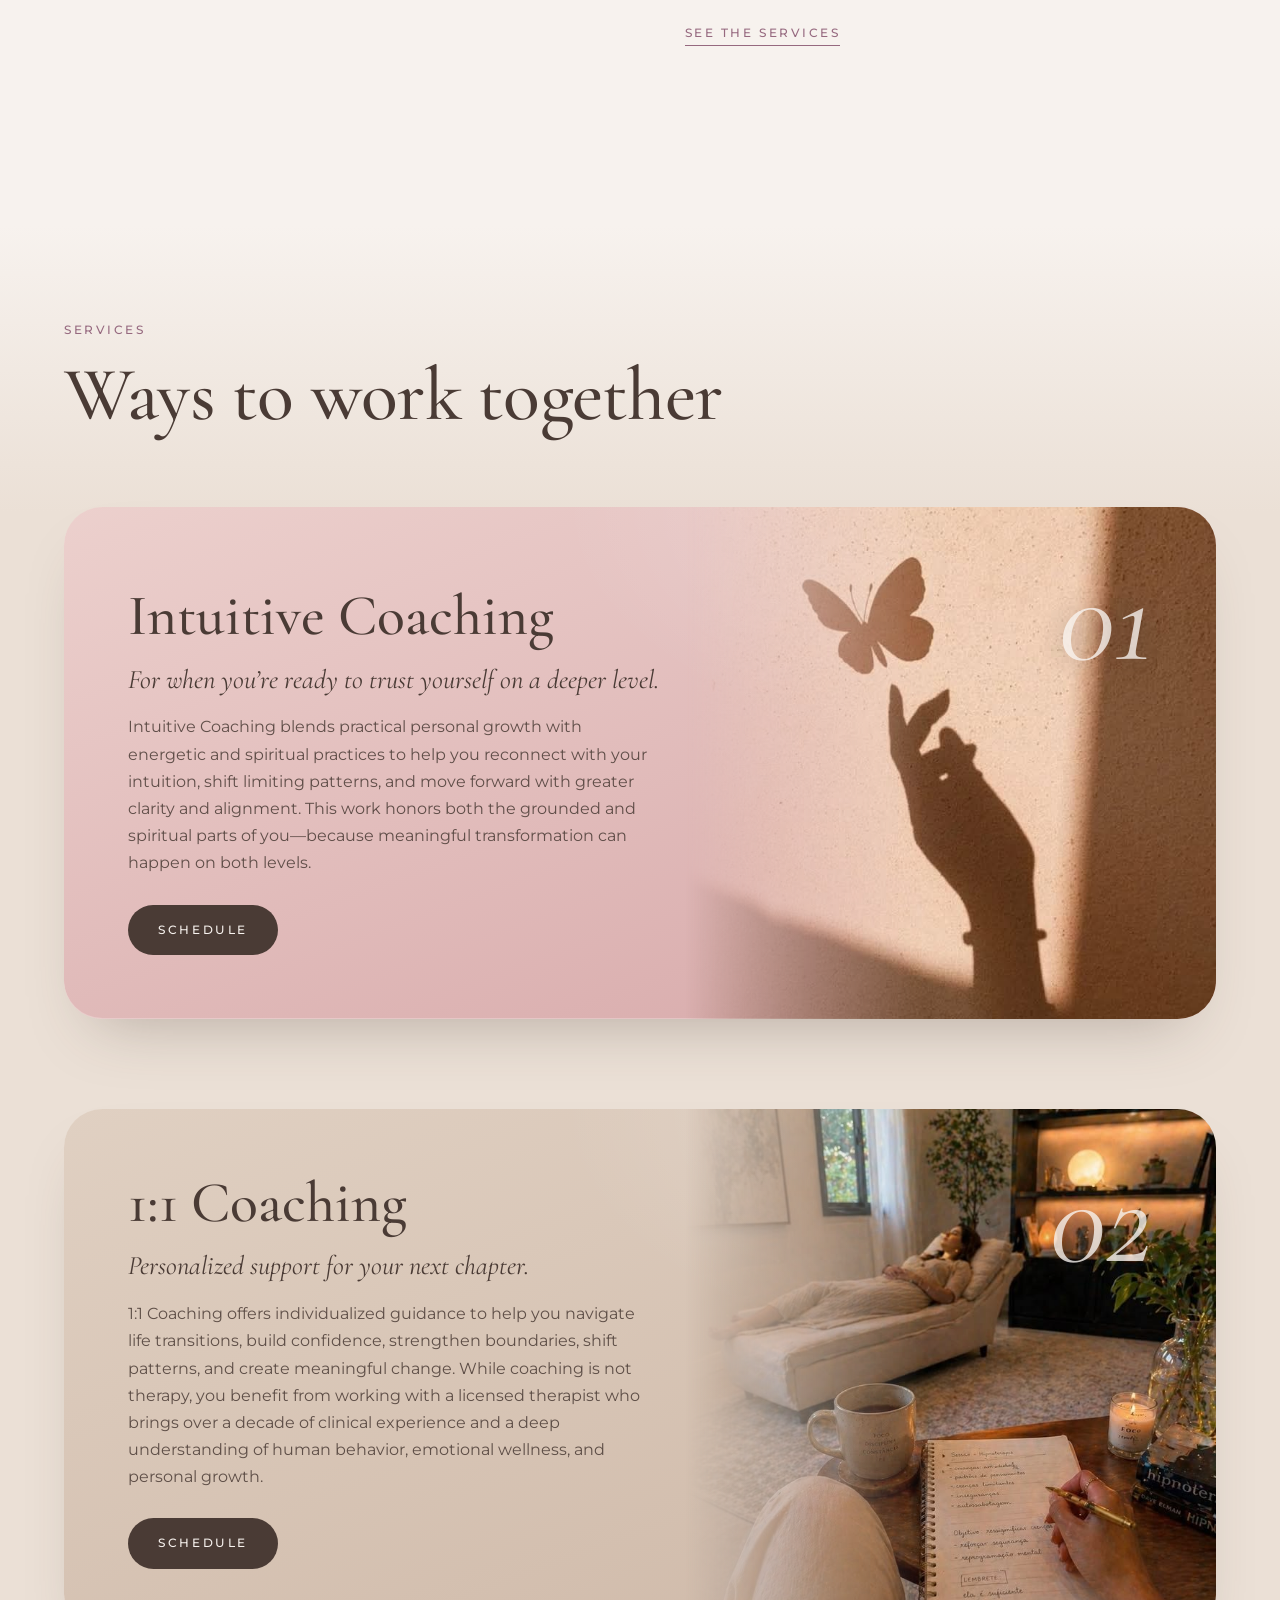
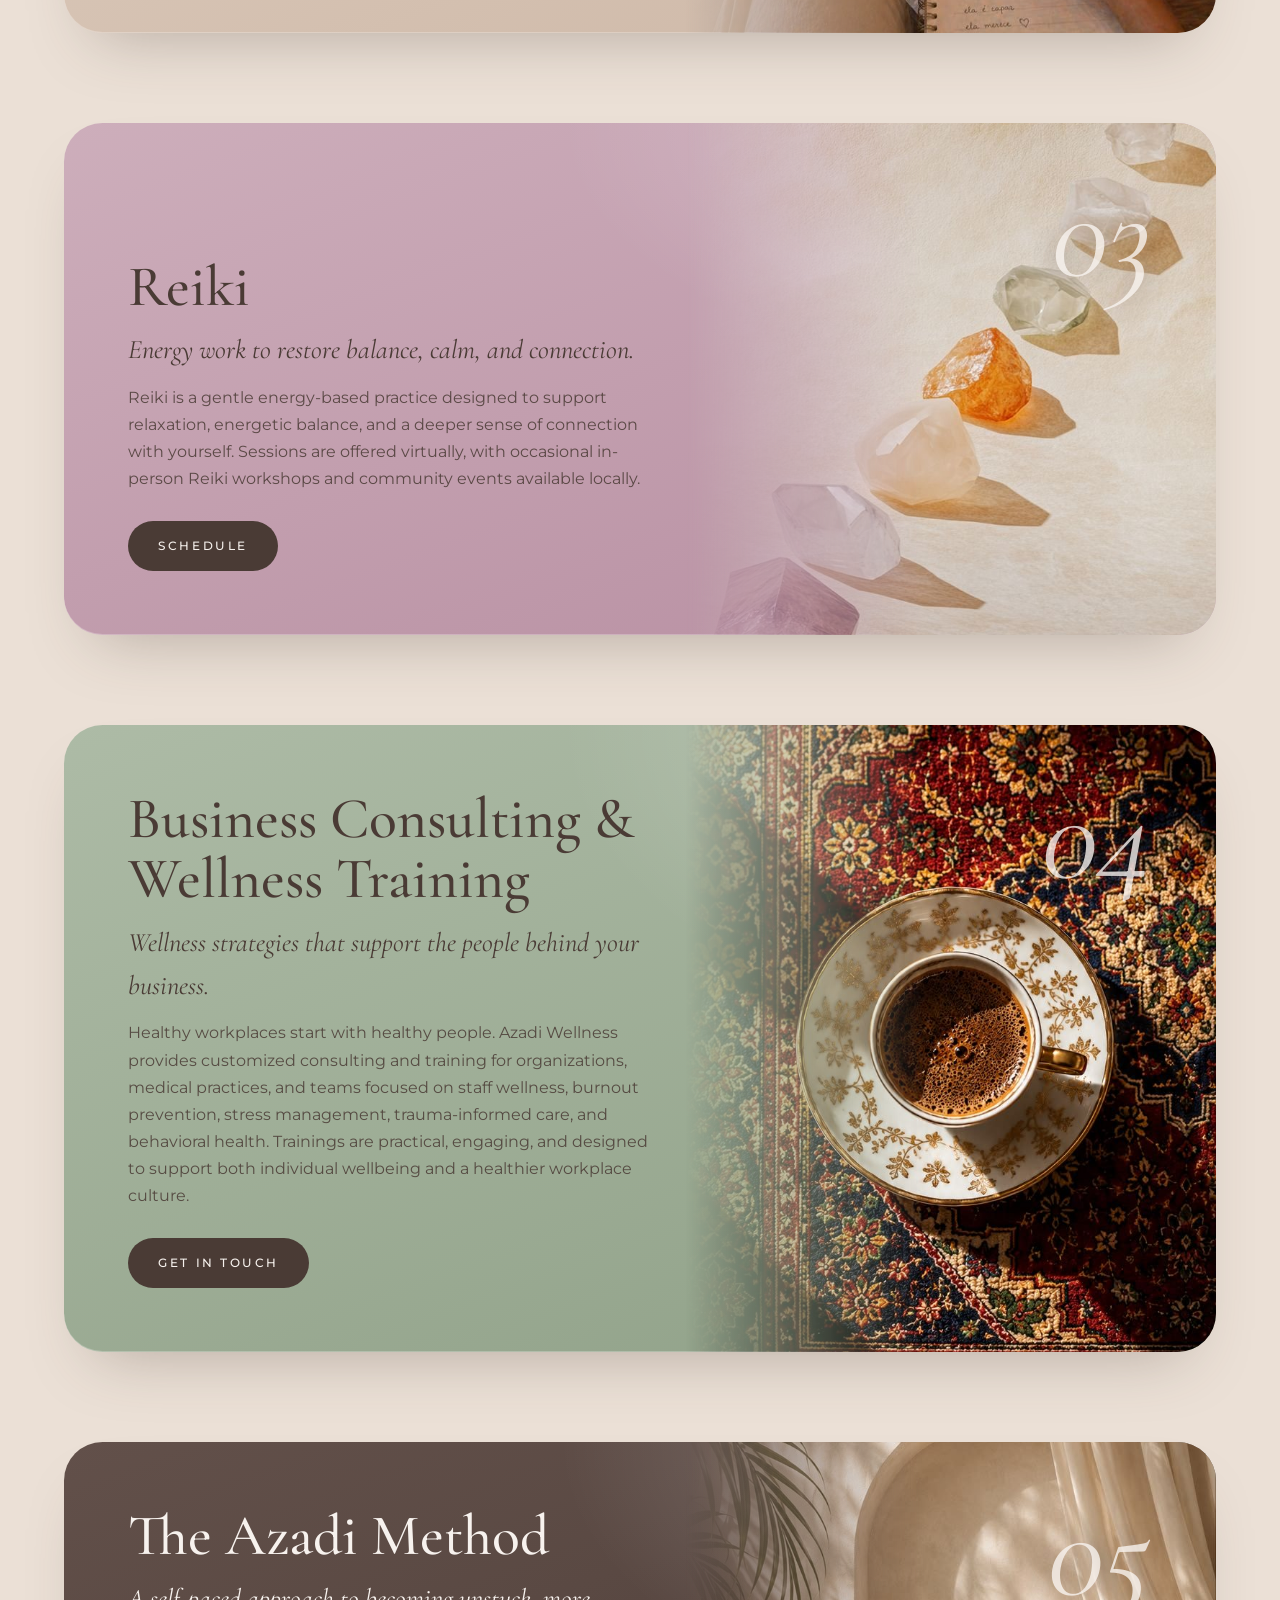
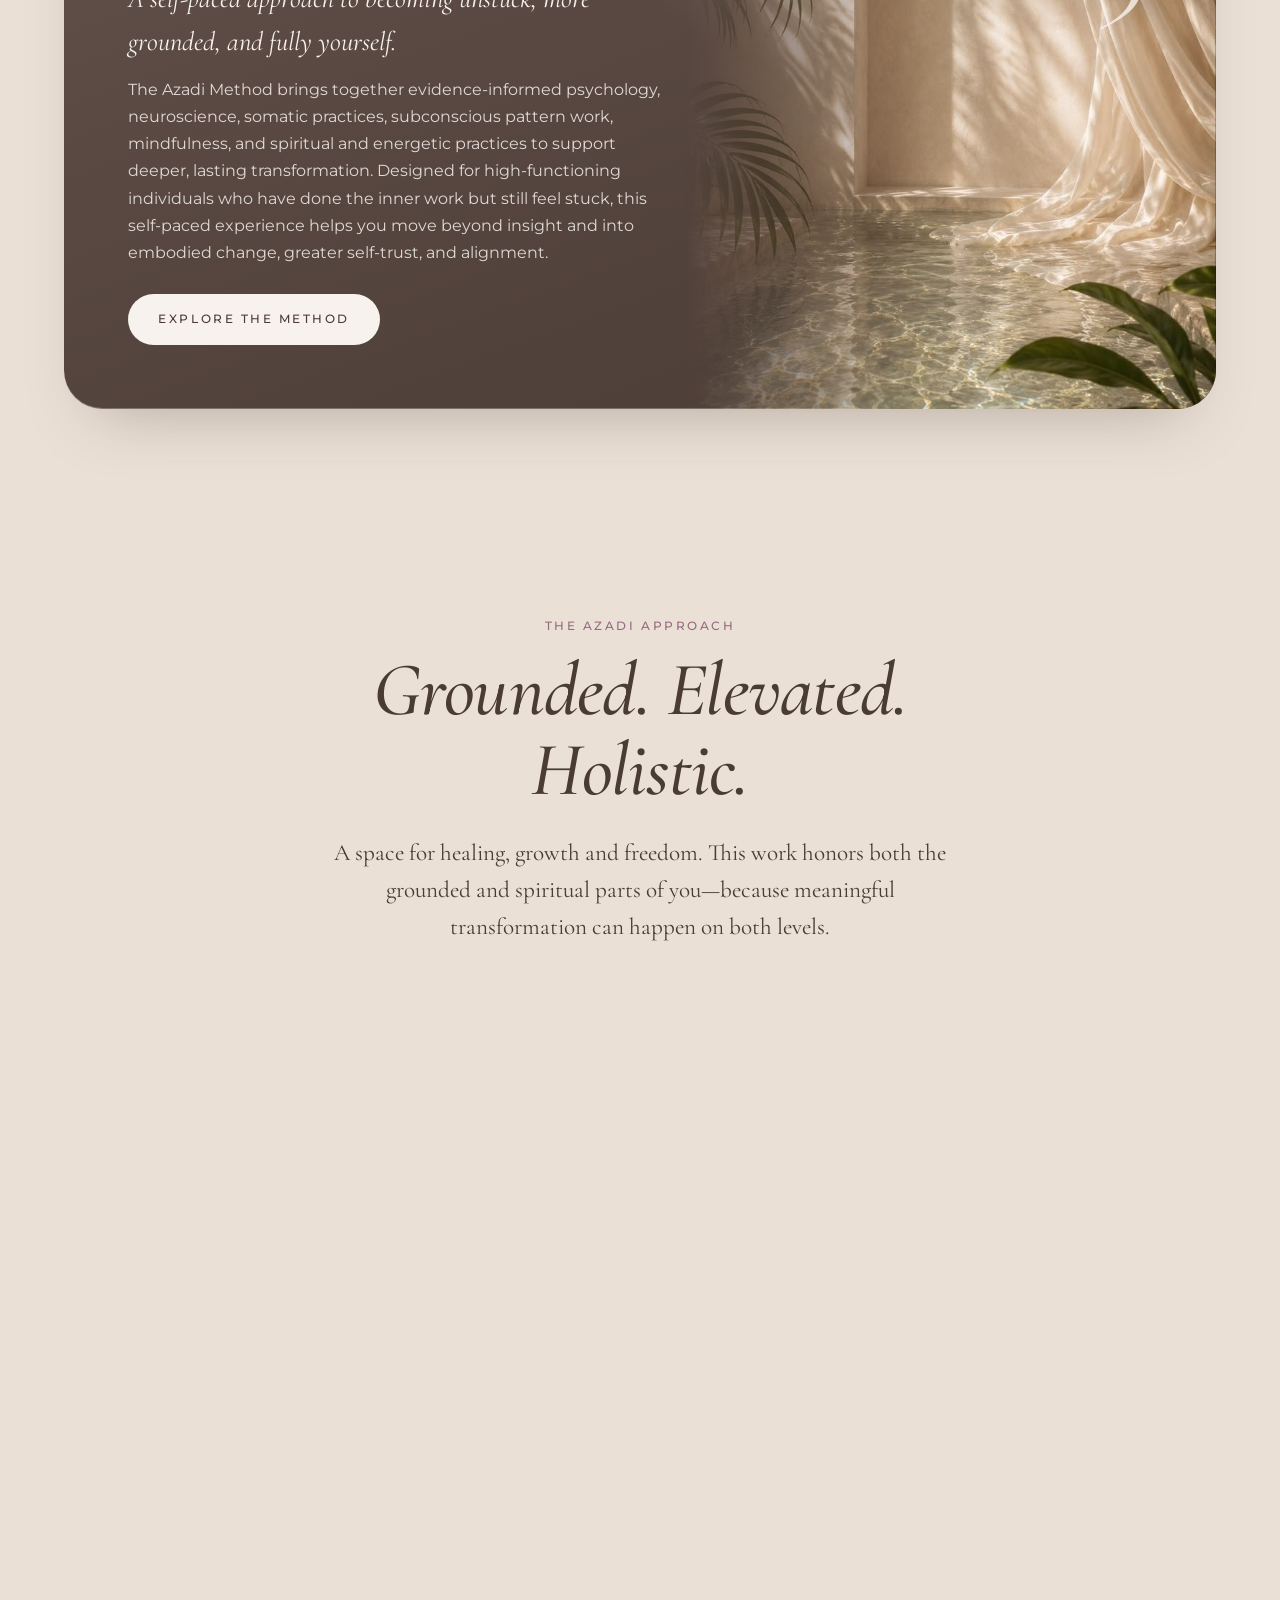
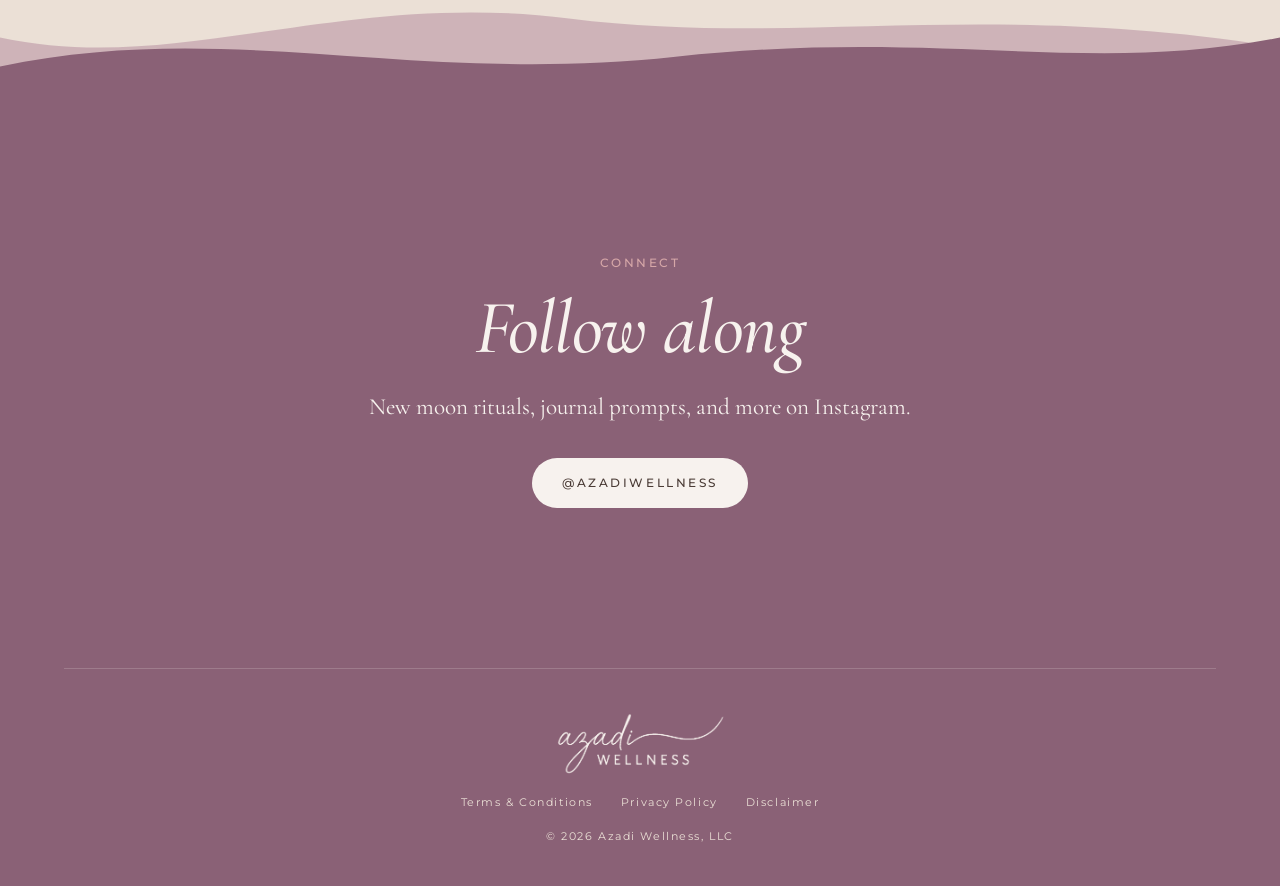
==== commit 1d5f14a2: "Link 1:1 Coaching button to booking calendar Co-Authored-By: Claude Opus 5.5 <noreply@anthropic.com>" ====
--- a/index.html
+++ b/index.html
@@ -131,8 +131,7 @@
             <h3>1:1 Coaching</h3>
             <p class="card-tag">Personalized support for your next chapter.</p>
             <p class="card-body">1:1 Coaching offers individualized guidance to help you navigate life transitions, build confidence, strengthen boundaries, shift patterns, and create meaningful change. While coaching is not therapy, you benefit from working with a licensed therapist who brings over a decade of clinical experience and a deep understanding of human behavior, emotional wellness, and personal growth.</p>
-            <!-- TODO: scheduling link for 1:1 Coaching -->
-            <a class="button" href="#">Schedule</a>
+            <a class="button" href="https://links.azadi-wellness.com/widget/bookings/samira-milanizadeh-personal-calendar-ye2nupkey" target="_blank" rel="noopener">Schedule</a>
           </article>
         </li>
         <li class="card" style="--i:2">
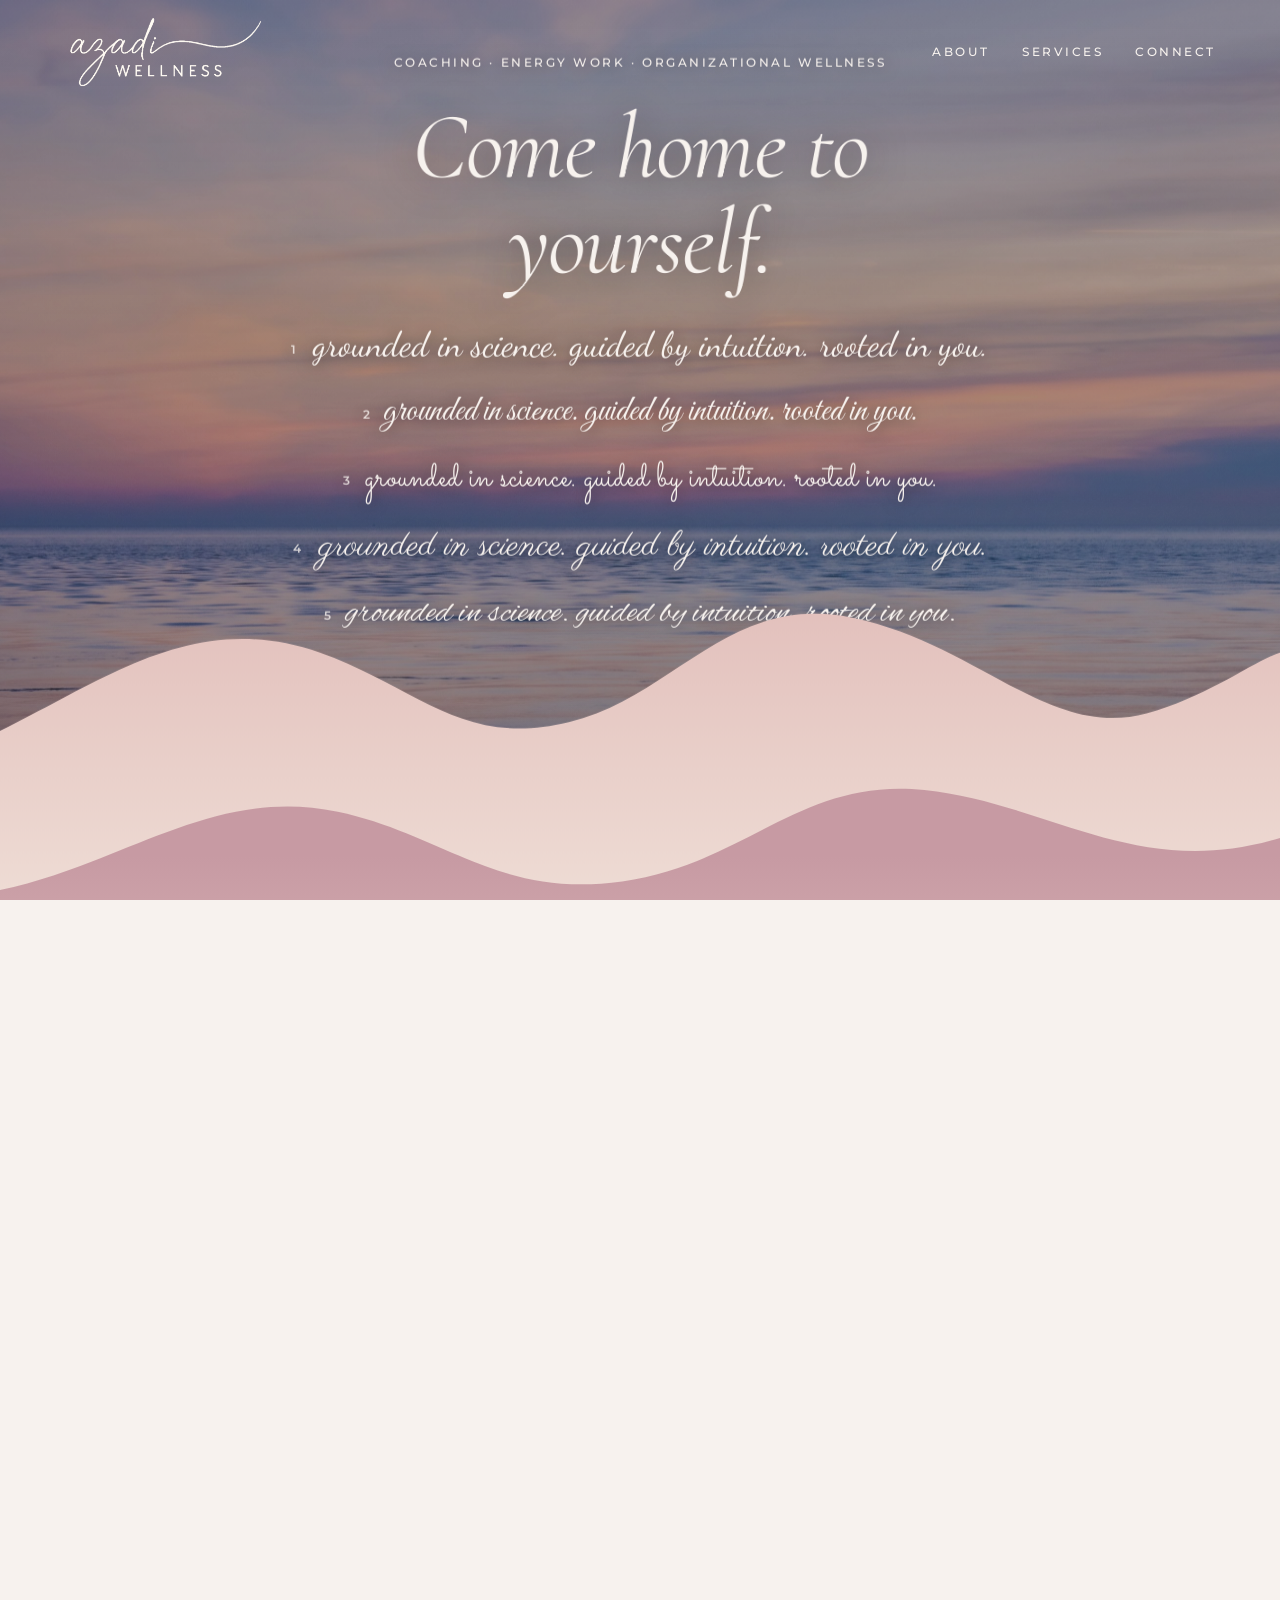
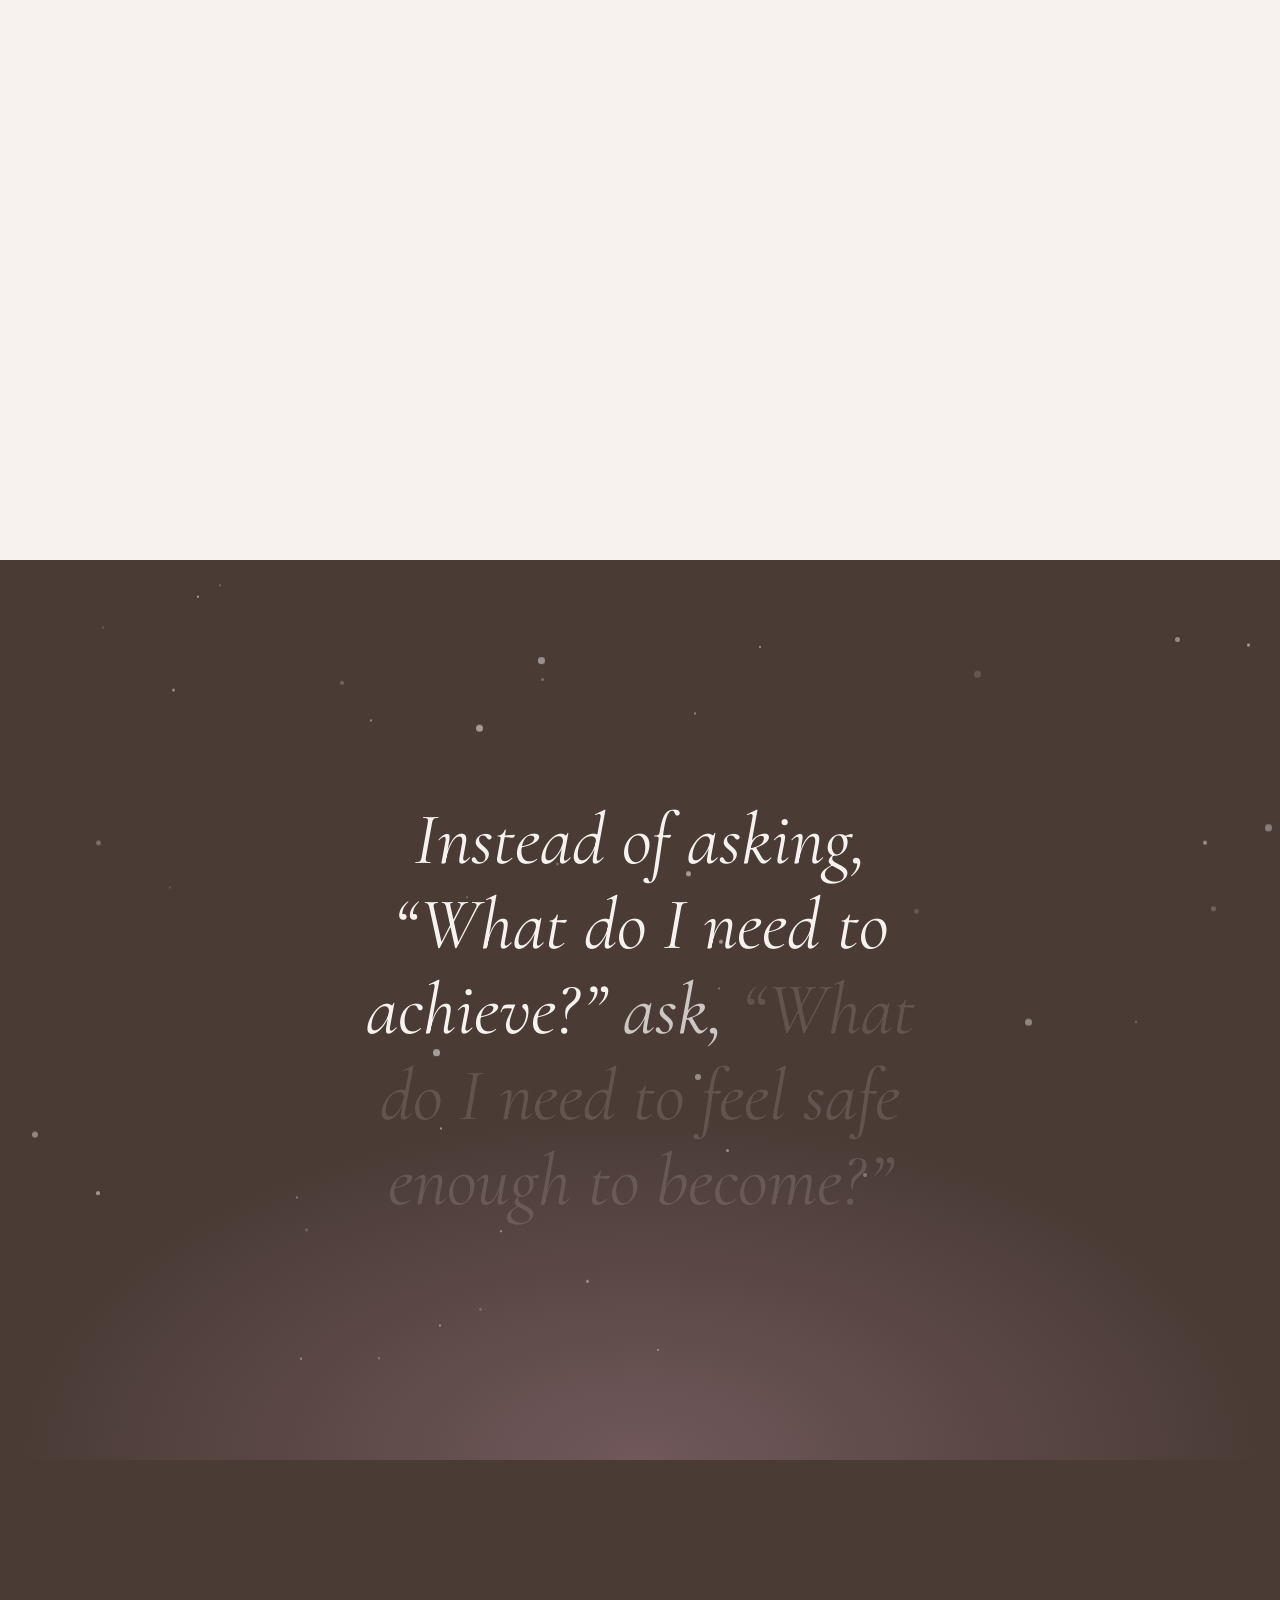
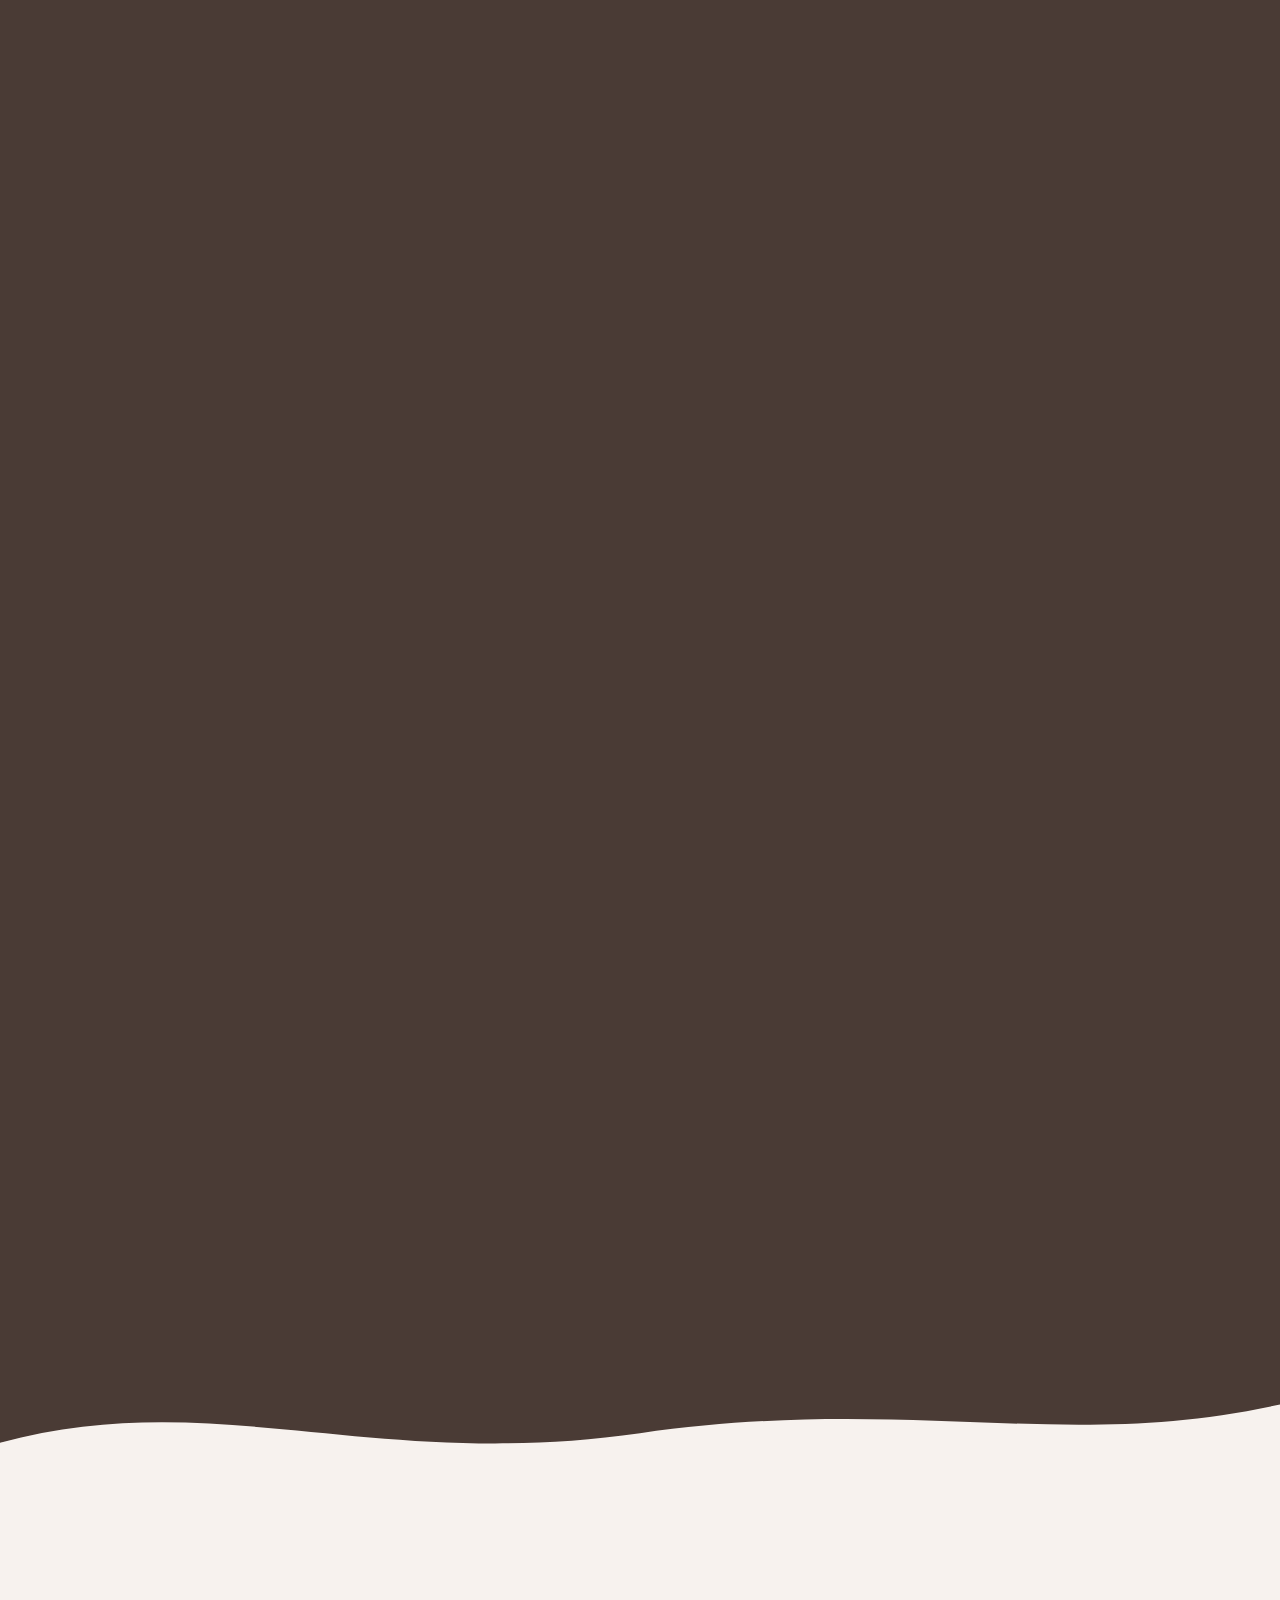
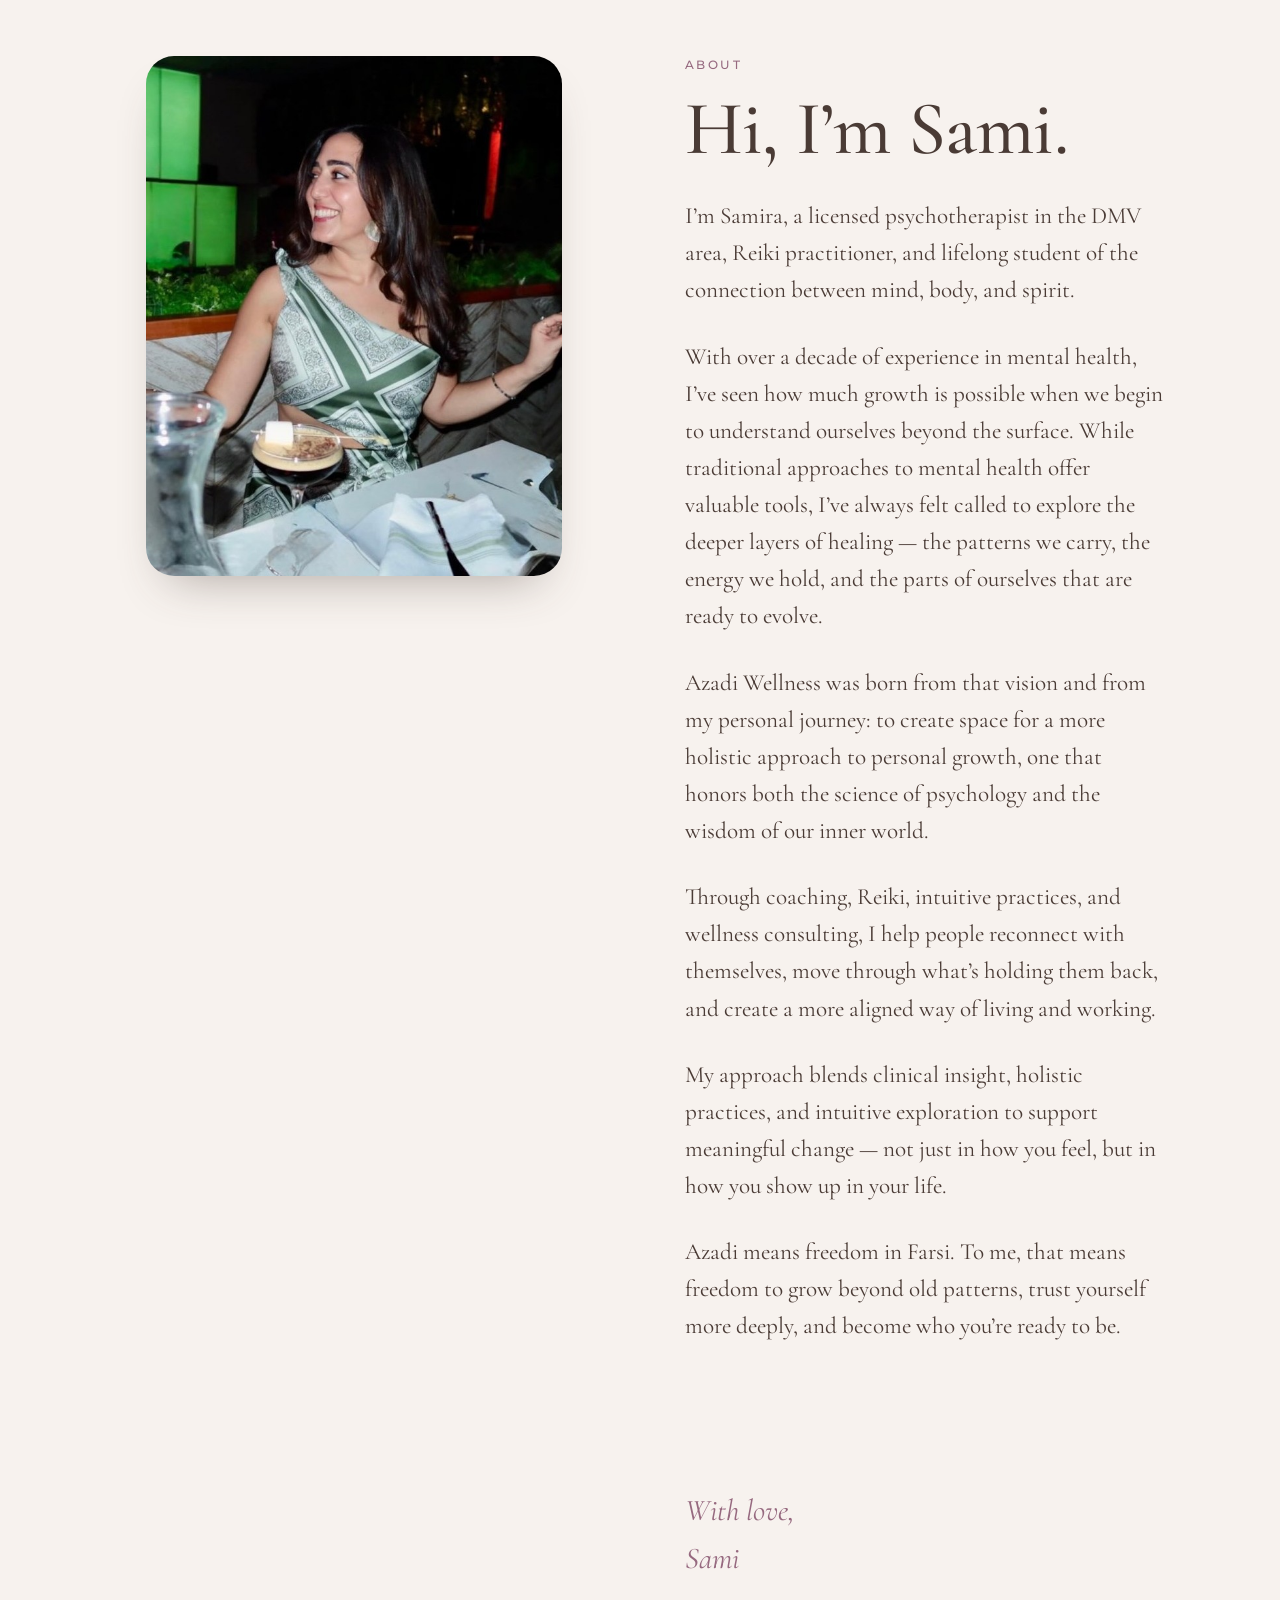
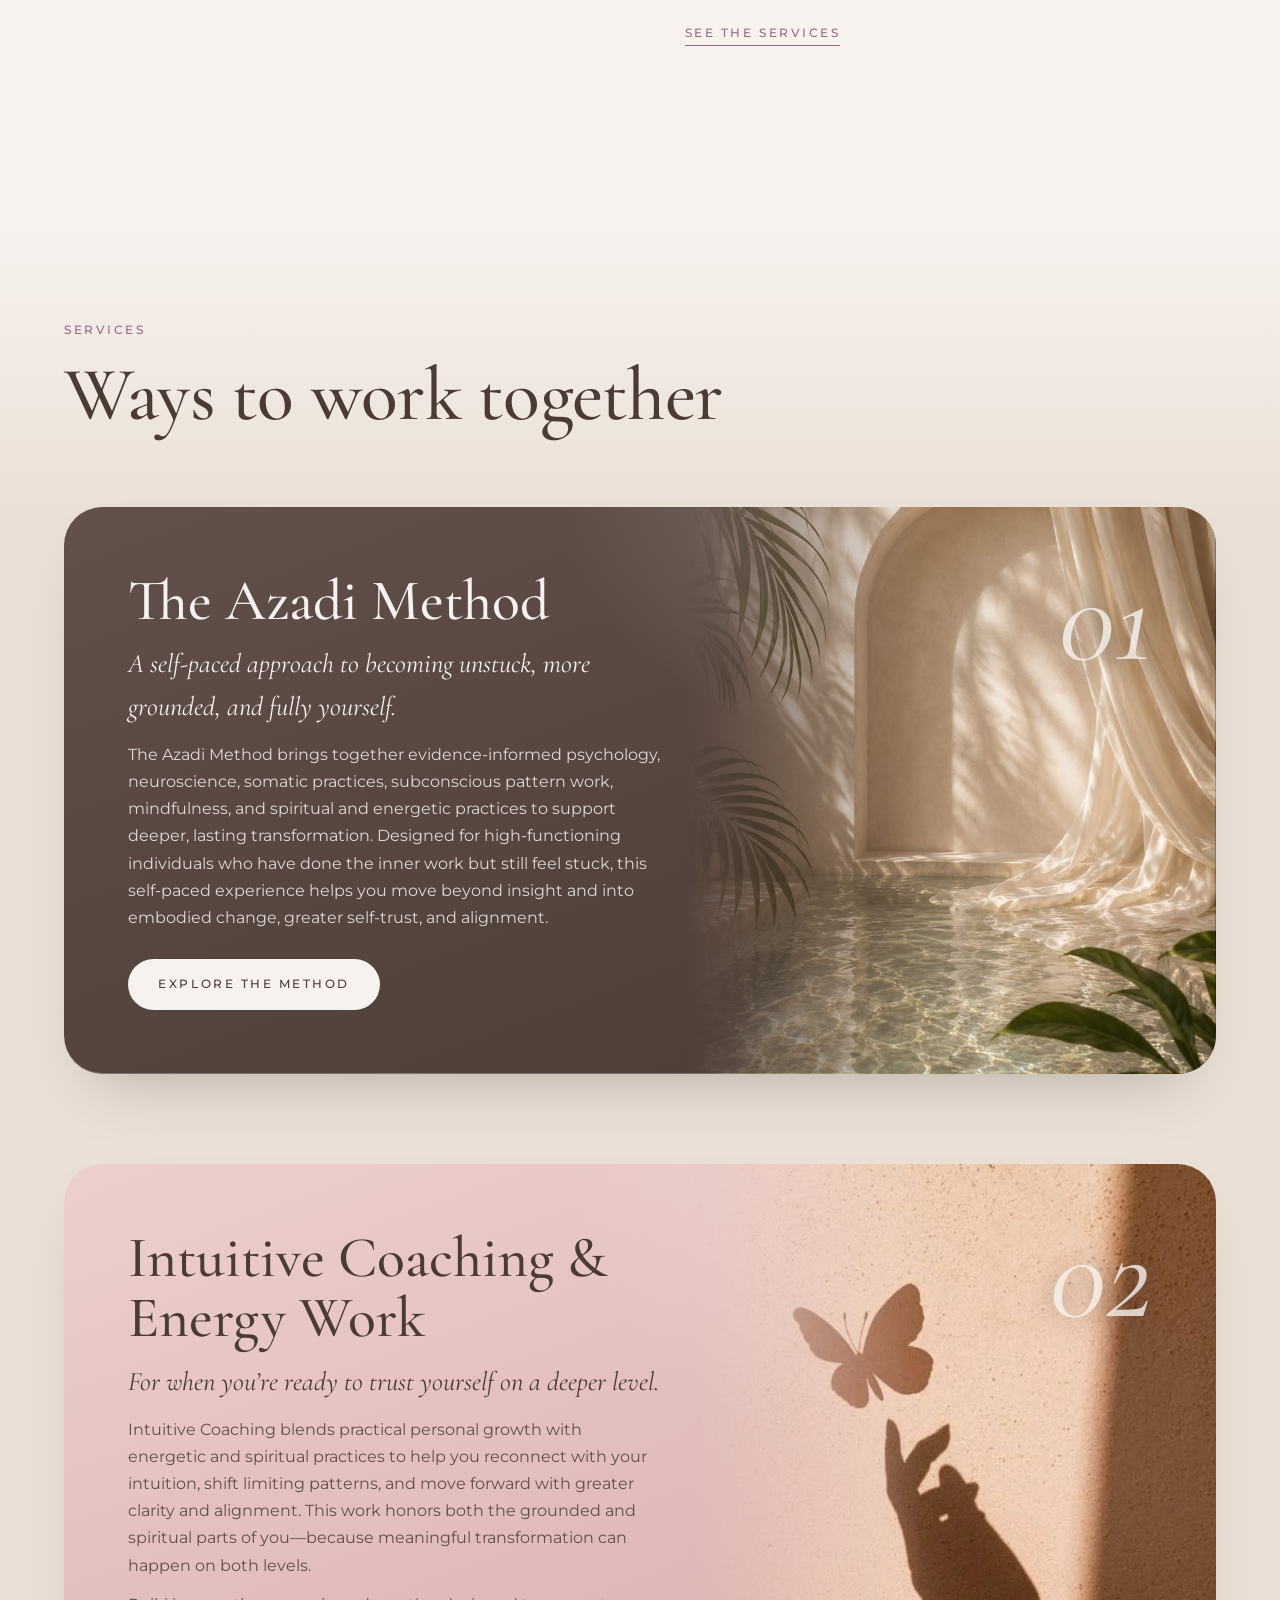
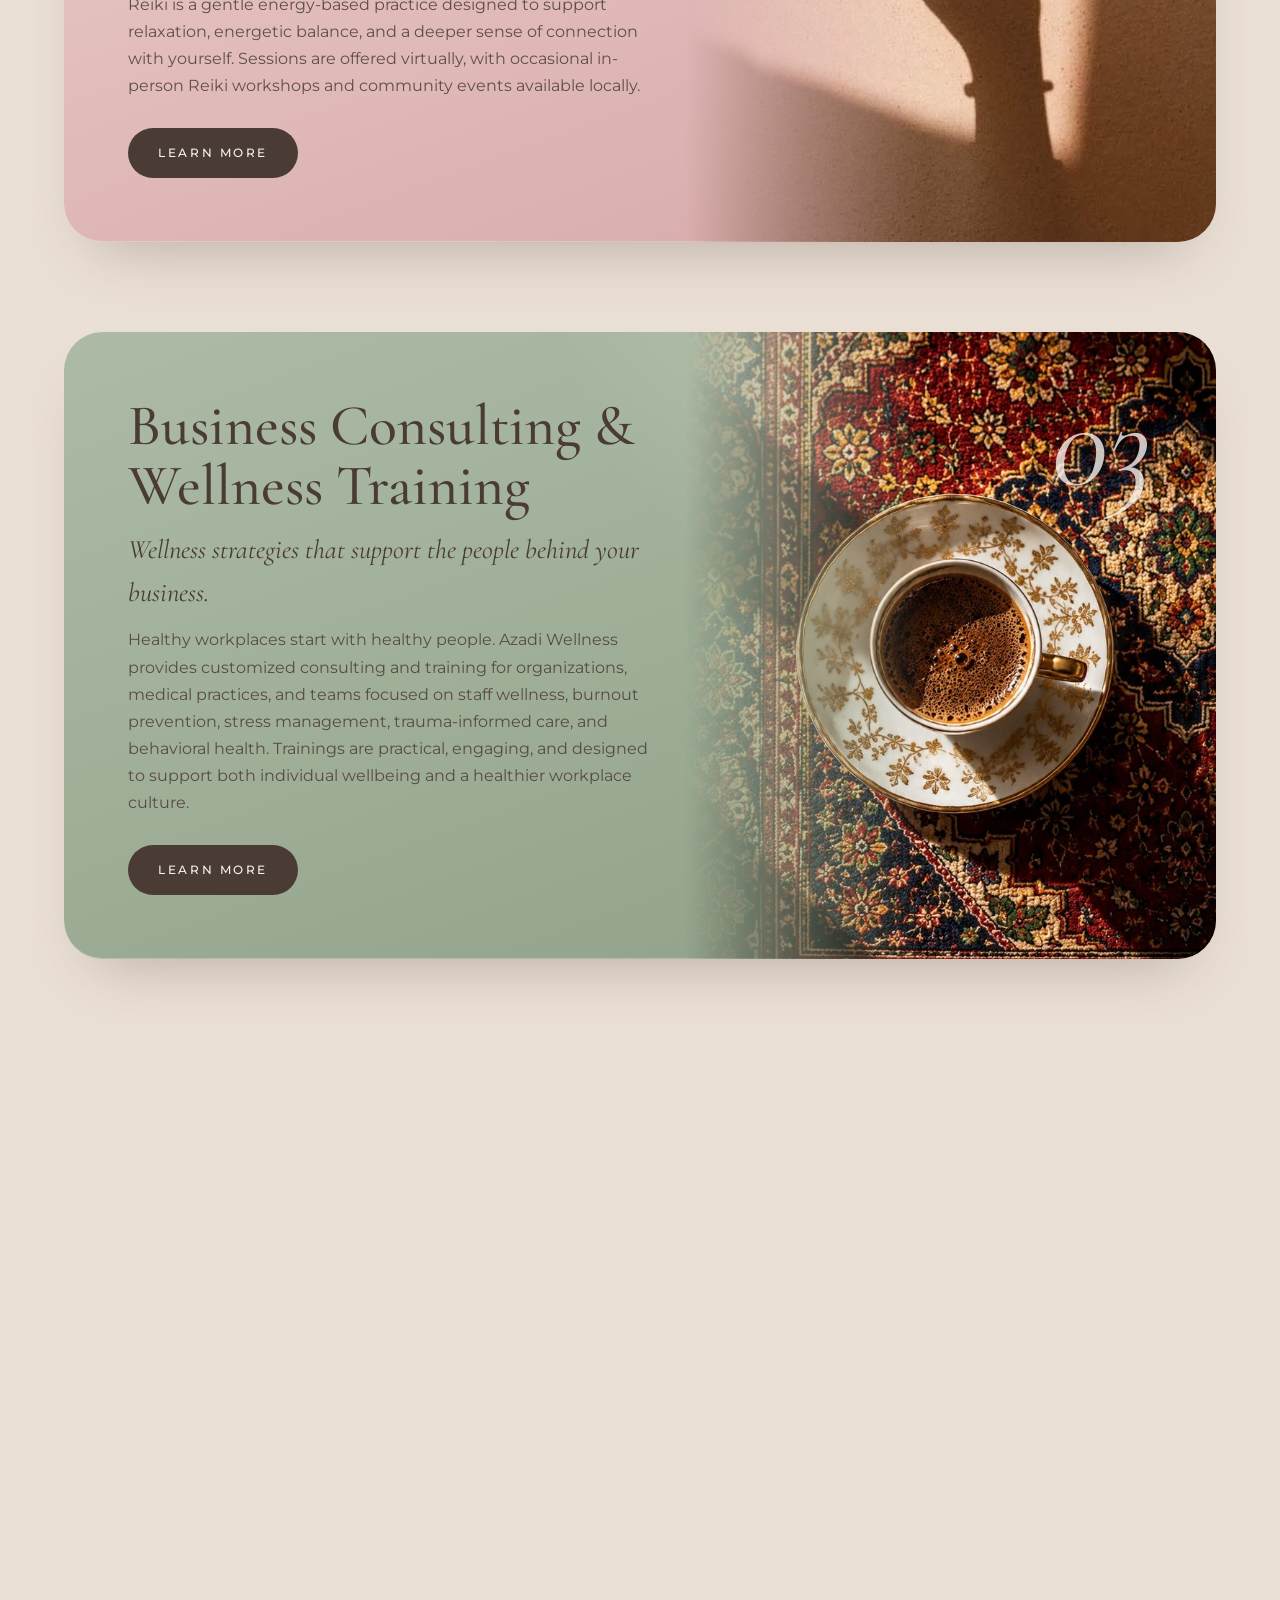
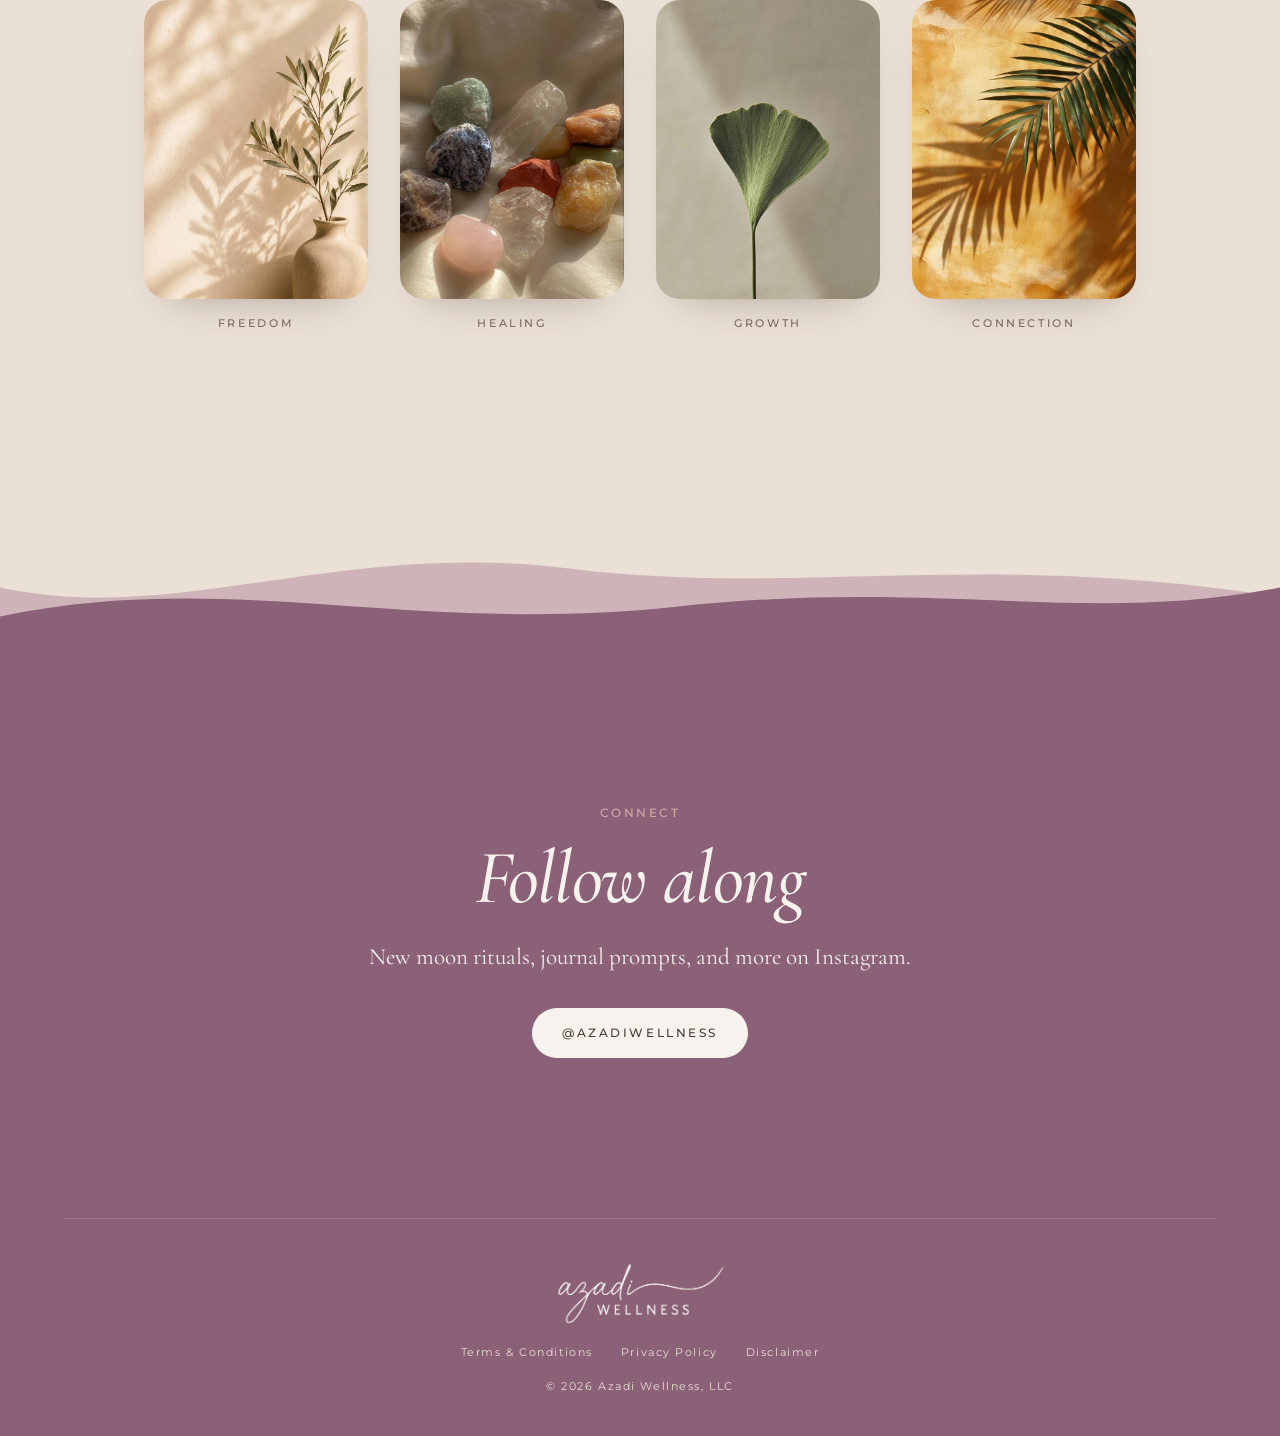
==== commit 9bb163ab: "Consolidate services to three, add coaching and organizations pages Hero: new eyebrow and a cursive " ====
--- a/index.html
+++ b/index.html
@@ -4,13 +4,13 @@
   <meta charset="utf-8">
   <meta name="viewport" content="width=device-width, initial-scale=1, viewport-fit=cover">
   <title>Azadi Wellness</title>
-  <meta name="description" content="Azadi Wellness: intuitive coaching, 1:1 coaching, Reiki, business consulting and wellness training, and The Azadi Method.">
+  <meta name="description" content="Azadi Wellness: The Azadi Method, intuitive coaching and energy work, and business consulting and wellness training.">
   <link rel="canonical" href="https://www.azadi-wellness.com/">
   <!-- Link previews (iMessage, Instagram, WhatsApp, etc.) -->
   <meta property="og:type" content="website">
   <meta property="og:site_name" content="Azadi Wellness">
   <meta property="og:title" content="Azadi Wellness">
-  <meta property="og:description" content="Intuitive coaching, 1:1 coaching, Reiki, wellness training, and The Azadi Method.">
+  <meta property="og:description" content="The Azadi Method, intuitive coaching and energy work, and organizational wellness.">
   <meta property="og:url" content="https://www.azadi-wellness.com/">
   <meta property="og:image" content="https://www.azadi-wellness.com/assets/og.png">
   <meta property="og:image:width" content="1200">
@@ -22,8 +22,8 @@
   <link rel="preload" as="image" href="assets/logo.png">
   <link rel="preconnect" href="https://fonts.googleapis.com">
   <link rel="preconnect" href="https://fonts.gstatic.com" crossorigin>
-  <link href="https://fonts.googleapis.com/css2?family=Cormorant+Garamond:ital,wght@0,400;0,500;0,600;1,400;1,500&family=Montserrat:wght@400;500;600&display=swap" rel="stylesheet">
-  <link rel="stylesheet" href="styles.css?v=202610090003">
+  <link href="https://fonts.googleapis.com/css2?family=Cormorant+Garamond:ital,wght@0,400;0,500;0,600;1,400;1,500&family=Montserrat:wght@400;500;600&family=Dancing+Script&family=Great+Vibes&family=Sacramento&family=Parisienne&family=Alex+Brush&display=swap" rel="stylesheet">
+  <link rel="stylesheet" href="styles.css?v=202610131830">
 </head>
 <body>
 
@@ -48,9 +48,15 @@
         <div class="media hero-media"><img data-media src="assets/images/hero.jpg" alt=""></div>
 
         <div class="hero-copy">
-          <p class="eyebrow hero-eyebrow">Coaching &middot; Reiki &middot; Wellness Training</p>
+          <p class="eyebrow hero-eyebrow">Coaching &middot; Energy Work &middot; Organizational Wellness</p>
           <!-- TODO: confirm tagline with her (from her New Moon Ritual post) -->
           <h1 class="hero-title">Come home to yourself.</h1>
+          <!-- TEMP: three font options to choose from. Remove two before publishing. -->
+          <p class="hero-sub" style="font-family:'Dancing Script',cursive"><small>1</small> grounded in science. guided by intuition. rooted in you.</p>
+          <p class="hero-sub" style="font-family:'Great Vibes',cursive"><small>2</small> grounded in science. guided by intuition. rooted in you.</p>
+          <p class="hero-sub" style="font-family:'Sacramento',cursive"><small>3</small> grounded in science. guided by intuition. rooted in you.</p>
+          <p class="hero-sub" style="font-family:'Parisienne',cursive"><small>4</small> grounded in science. guided by intuition. rooted in you.</p>
+          <p class="hero-sub" style="font-family:'Alex Brush',cursive"><small>5</small> grounded in science. guided by intuition. rooted in you.</p>
         </div>
 
         <div class="range" aria-hidden="true">
@@ -114,57 +120,36 @@
       </div>
       <ol class="stack">
         <li class="card" style="--i:0">
-          <article class="card-inner tone-blush" data-media-host>
-            <div class="media card-media"><img data-media src="assets/images/service-1.jpg" alt=""></div>
-            <span class="card-num">01</span>
-            <h3>Intuitive Coaching</h3>
-            <p class="card-tag">For when you&rsquo;re ready to trust yourself on a deeper level.</p>
-            <p class="card-body">Intuitive Coaching blends practical personal growth with energetic and spiritual practices to help you reconnect with your intuition, shift limiting patterns, and move forward with greater clarity and alignment. This work honors both the grounded and spiritual parts of you&mdash;because meaningful transformation can happen on both levels.</p>
-            <!-- TODO: scheduling link for Intuitive Coaching -->
-            <a class="button" href="#">Schedule</a>
-          </article>
-        </li>
-        <li class="card" style="--i:1">
-          <article class="card-inner tone-beige" data-media-host>
-            <div class="media card-media"><img data-media src="assets/images/service-2.jpg" alt=""></div>
-            <span class="card-num">02</span>
-            <h3>1:1 Coaching</h3>
-            <p class="card-tag">Personalized support for your next chapter.</p>
-            <p class="card-body">1:1 Coaching offers individualized guidance to help you navigate life transitions, build confidence, strengthen boundaries, shift patterns, and create meaningful change. While coaching is not therapy, you benefit from working with a licensed therapist who brings over a decade of clinical experience and a deep understanding of human behavior, emotional wellness, and personal growth.</p>
-            <a class="button" href="https://links.azadi-wellness.com/widget/bookings/samira-milanizadeh-personal-calendar-ye2nupkey" target="_blank" rel="noopener">Schedule</a>
-          </article>
-        </li>
-        <li class="card" style="--i:2">
-          <article class="card-inner tone-mauve" data-media-host>
-            <div class="media card-media"><img data-media src="assets/images/service-3.jpg" alt=""></div>
-            <span class="card-num">03</span>
-            <h3>Reiki</h3>
-            <p class="card-tag">Energy work to restore balance, calm, and connection.</p>
-            <p class="card-body">Reiki is a gentle energy-based practice designed to support relaxation, energetic balance, and a deeper sense of connection with yourself. Sessions are offered virtually, with occasional in-person Reiki workshops and community events available locally.</p>
-            <!-- TODO: scheduling link for Reiki -->
-            <a class="button" href="#">Schedule</a>
-          </article>
-        </li>
-        <li class="card" style="--i:3">
-          <article class="card-inner tone-sage" data-media-host>
-            <div class="media card-media"><img data-media src="assets/images/service-4.jpg" alt=""></div>
-            <span class="card-num">04</span>
-            <h3>Business Consulting &amp; Wellness Training</h3>
-            <p class="card-tag">Wellness strategies that support the people behind your business.</p>
-            <p class="card-body">Healthy workplaces start with healthy people. Azadi Wellness provides customized consulting and training for organizations, medical practices, and teams focused on staff wellness, burnout prevention, stress management, trauma-informed care, and behavioral health. Trainings are practical, engaging, and designed to support both individual wellbeing and a healthier workplace culture.</p>
-            <!-- TODO: scheduling link for Business Consulting &amp; Wellness Training -->
-            <a class="button" href="#">Get in touch</a>
-          </article>
-        </li>
-        <li class="card" style="--i:4">
           <article class="card-inner tone-ink" data-media-host>
             <div class="media card-media"><img data-media src="assets/images/service-5.jpg" alt=""></div>
-            <span class="card-num">05</span>
+            <span class="card-num">01</span>
             <h3>The Azadi Method</h3>
             <p class="card-tag">A self-paced approach to becoming unstuck, more grounded, and fully yourself.</p>
             <p class="card-body">The Azadi Method brings together evidence-informed psychology, neuroscience, somatic practices, subconscious pattern work, mindfulness, and spiritual and energetic practices to support deeper, lasting transformation. Designed for high-functioning individuals who have done the inner work but still feel stuck, this self-paced experience helps you move beyond insight and into embodied change, greater self-trust, and alignment.</p>
             <!-- TODO: scheduling link for The Azadi Method -->
             <a class="button" href="#">Explore the method</a>
+          </article>
+        </li>
+        <li class="card" style="--i:1">
+          <article class="card-inner tone-blush" data-media-host>
+            <div class="media card-media"><img data-media src="assets/images/service-1.jpg" alt=""></div>
+            <span class="card-num">02</span>
+            <h3>Intuitive Coaching &amp; Energy Work</h3>
+            <p class="card-tag">For when you&rsquo;re ready to trust yourself on a deeper level.</p>
+            <p class="card-body">Intuitive Coaching blends practical personal growth with energetic and spiritual practices to help you reconnect with your intuition, shift limiting patterns, and move forward with greater clarity and alignment. This work honors both the grounded and spiritual parts of you&mdash;because meaningful transformation can happen on both levels.</p>
+            <p class="card-body">Reiki is a gentle energy-based practice designed to support relaxation, energetic balance, and a deeper sense of connection with yourself. Sessions are offered virtually, with occasional in-person Reiki workshops and community events available locally.</p>
+            <!-- Combined card: tagline and first paragraph are her Intuitive Coaching text, second paragraph is her Reiki text -->
+            <a class="button" href="coaching/">Learn more</a>
+          </article>
+        </li>
+        <li class="card" style="--i:2">
+          <article class="card-inner tone-sage" data-media-host>
+            <div class="media card-media"><img data-media src="assets/images/service-4.jpg" alt=""></div>
+            <span class="card-num">03</span>
+            <h3>Business Consulting &amp; Wellness Training</h3>
+            <p class="card-tag">Wellness strategies that support the people behind your business.</p>
+            <p class="card-body">Healthy workplaces start with healthy people. Azadi Wellness provides customized consulting and training for organizations, medical practices, and teams focused on staff wellness, burnout prevention, stress management, trauma-informed care, and behavioral health. Trainings are practical, engaging, and designed to support both individual wellbeing and a healthier workplace culture.</p>
+            <a class="button" href="organizations/">Learn more</a>
           </article>
         </li>
       </ol>
@@ -208,6 +193,6 @@
 
   </main>
 
-  <script src="main.js?v=202610090003"></script>
+  <script src="main.js?v=202610131830"></script>
 </body>
 </html>
--- a/styles.css
+++ b/styles.css
@@ -126,7 +126,7 @@
   transform: translateY(calc(-4vh - var(--p) * 17vh));
   will-change: transform;
 }
-.hero-eyebrow { animation: rise 1.4s var(--ease) 0.3s both; }
+.hero-eyebrow { text-align: center; animation: rise 1.4s var(--ease) 0.3s both; }
 .hero-title {
   font-style: italic;
   font-weight: 400;
@@ -139,6 +139,18 @@
   animation: rise 1.6s var(--ease) 0.45s both;
   will-change: transform;
 }
+.hero-sub {
+  margin-top: clamp(0.9rem, 2.4vh, 1.6rem);
+  /* The closest web font to the thin, open script of her logo */
+  font-family: "WindSong", cursive;
+  font-size: clamp(1.4rem, 3vw, 2.2rem);
+  line-height: 1.3;
+  text-align: center;
+  max-width: 24ch;
+  animation: rise 1.6s var(--ease) 0.65s both;
+}
+@media (min-width: 48rem) { .hero-sub { max-width: none; } }
+.hero-sub small { margin-right: 0.6em; font: 600 0.75rem var(--sans); vertical-align: middle; opacity: 0.8; }
 @keyframes write {
   from { clip-path: inset(0 100% 0 0); opacity: 0.4; }
   to { clip-path: inset(0 0 0 0); opacity: 1; }
@@ -213,9 +225,11 @@
 }
 .has-media .hero-title,
 .has-media .hero-eyebrow,
+.has-media .hero-sub,
 .has-media .scroll-hint { color: var(--cream); }
 .has-media .hero-title { text-shadow: 0 2px 2.5rem rgba(40, 30, 26, 0.55); }
-.has-media .hero-eyebrow { text-shadow: 0 1px 1rem rgba(40, 30, 26, 0.6); }
+.has-media .hero-eyebrow,
+.has-media .hero-sub { text-shadow: 0 1px 1rem rgba(40, 30, 26, 0.6); }
 .nav.on-media:not(.solid) nav a { color: var(--cream); }
 .nav.on-media:not(.solid) .nav-logo img { filter: brightness(0) invert(0.96) sepia(0.12); }
 
@@ -542,6 +556,36 @@
 .legal li + li { margin-top: 0.5em; }
 .legal a { color: var(--accent); overflow-wrap: anywhere; }
 
+/* Organizations page: the same palette, set squarer and quieter for a business reader */
+.org-wrap { max-width: 68rem; margin: 0 auto; }
+.org h2 { font-size: clamp(1.9rem, 4.4vw, 3rem); line-height: 1.12; }
+.org p { font-family: var(--sans); font-size: clamp(0.95rem, 0.9rem + 0.25vw, 1.08rem); line-height: 1.75; }
+.org p.eyebrow { font-size: 0.72rem; line-height: 1.6; }
+.org-hero {
+  padding: clamp(10rem, 20vw, 14rem) var(--gutter) clamp(4rem, 9vw, 7rem);
+  background: linear-gradient(160deg, #62504a, var(--ink));
+  color: var(--cream);
+}
+.org-hero .eyebrow { color: var(--beige); }
+.org-hero h1 { font-weight: 500; font-size: clamp(2.4rem, 6.5vw, 4.5rem); line-height: 1.05; letter-spacing: -0.01em; max-width: 16ch; }
+.org-hero .org-lead { margin: 1.5rem 0 2.5rem; max-width: 34ch; font-family: var(--serif); font-style: italic; font-size: clamp(1.3rem, 2.6vw, 1.75rem); line-height: 1.4; }
+.org-section { padding: clamp(4rem, 9vw, 7rem) var(--gutter); }
+.org-tint { background: var(--sand); }
+.org-split { display: grid; grid-template-columns: repeat(auto-fit, minmax(min(100%, 20rem), 1fr)); gap: clamp(1.5rem, 5vw, 5rem); align-items: start; }
+.org-split p + p { margin-top: 1.1em; }
+.org-grid, .org-cols { list-style: none; margin: clamp(2rem, 5vw, 3.5rem) 0 0; padding: 0; display: grid; }
+.org-grid { grid-template-columns: repeat(auto-fit, minmax(min(100%, 11rem), 1fr)); border-top: 1px solid rgba(74, 59, 53, 0.25); }
+.org-grid li { padding: 1.5rem 1.5rem 1.5rem 0; font-size: clamp(1.3rem, 2vw, 1.6rem); line-height: 1.2; }
+.org-grid span { display: block; margin-bottom: 1.25rem; font-family: var(--sans); font-size: 0.72rem; font-weight: 500; letter-spacing: 0.22em; color: var(--accent); }
+.org-cols { grid-template-columns: repeat(auto-fit, minmax(min(100%, 15rem), 1fr)); gap: 1.25rem; }
+.org-tint .org-cols li { background: var(--cream); }
+.org-cols li { padding: 2rem; border: 1px solid rgba(74, 59, 53, 0.18); border-radius: 0.75rem; }
+.org-cols h3 { margin-bottom: 0.75rem; font-weight: 500; font-size: 1.6rem; line-height: 1.2; }
+.org-cta { padding: clamp(4.5rem, 10vw, 8rem) var(--gutter); background: var(--sage); color: var(--cream); text-align: center; }
+.org-cta p { margin: 1.25rem auto 2.25rem; max-width: 40ch; }
+.org-cta .org-mail { margin: 1.75rem auto 0; }
+.org-cta .org-mail a { color: inherit; text-underline-offset: 0.3em; }
+
 /* Her logo, tinted cream for the dark footer */
 .footer-logo {
   width: 11rem;
@@ -579,6 +623,6 @@
   .statement .stage { height: auto; padding-block: 8rem; }
   .statement-text .w { opacity: 1; }
   .reveal { opacity: 1; transform: none; transition: none; }
-  .nav-logo img, .hero-eyebrow, .hero-title, .scroll-hint::after, .stars i { animation: none; }
+  .nav-logo img, .hero-eyebrow, .hero-title, .hero-sub, .scroll-hint::after, .stars i { animation: none; }
   .card { position: static; }
 }
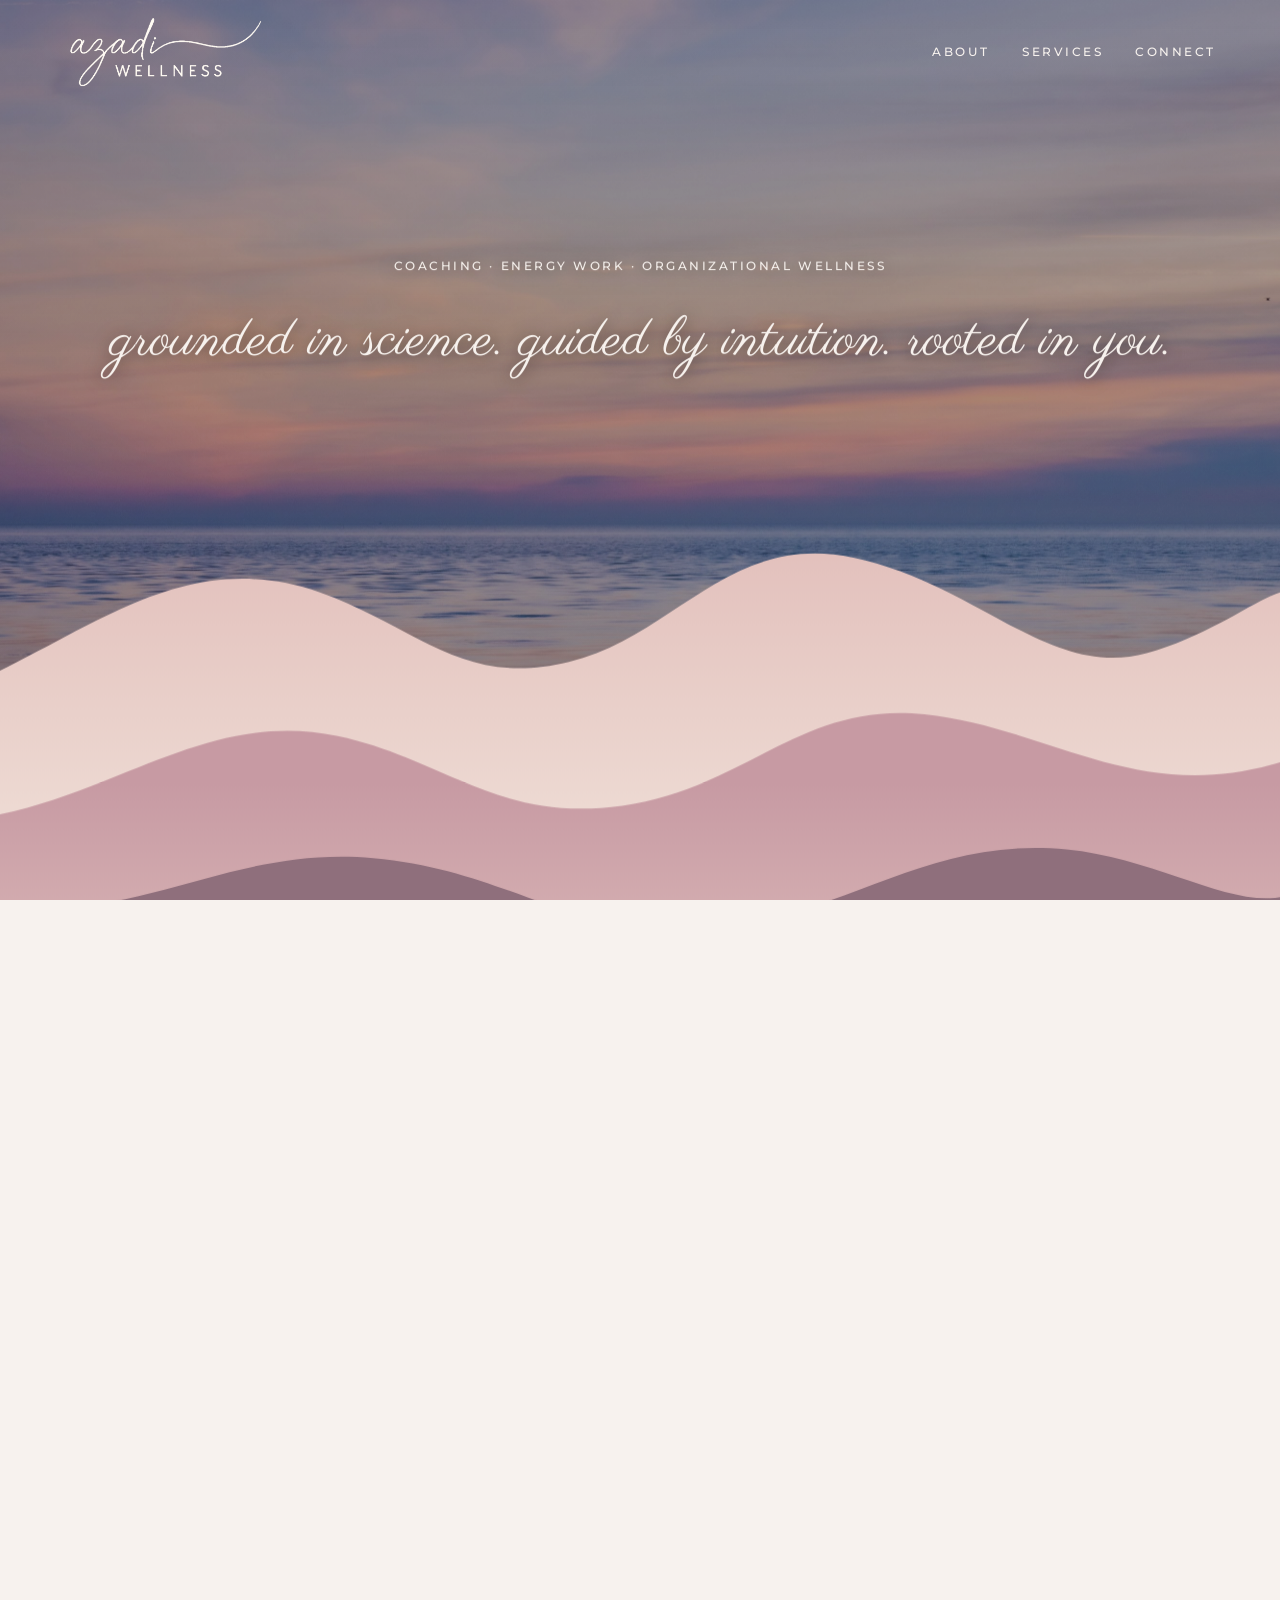
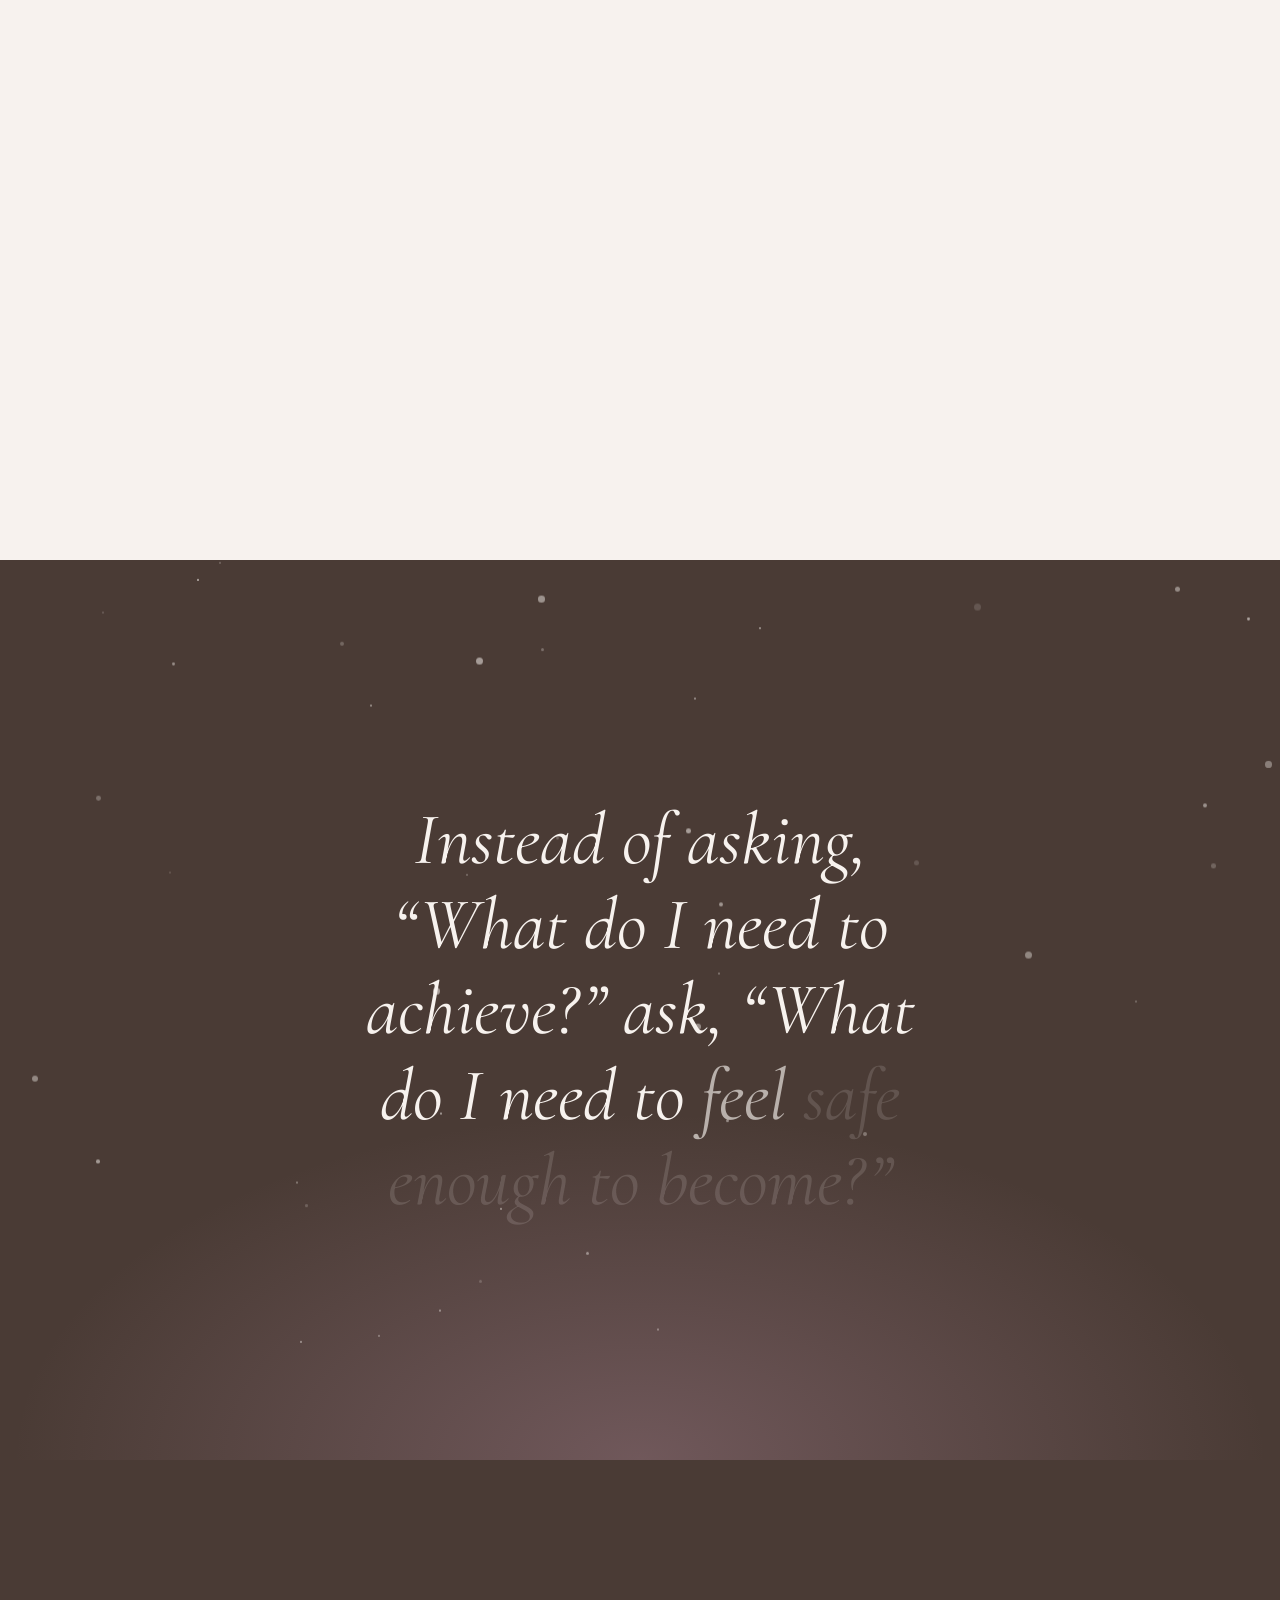
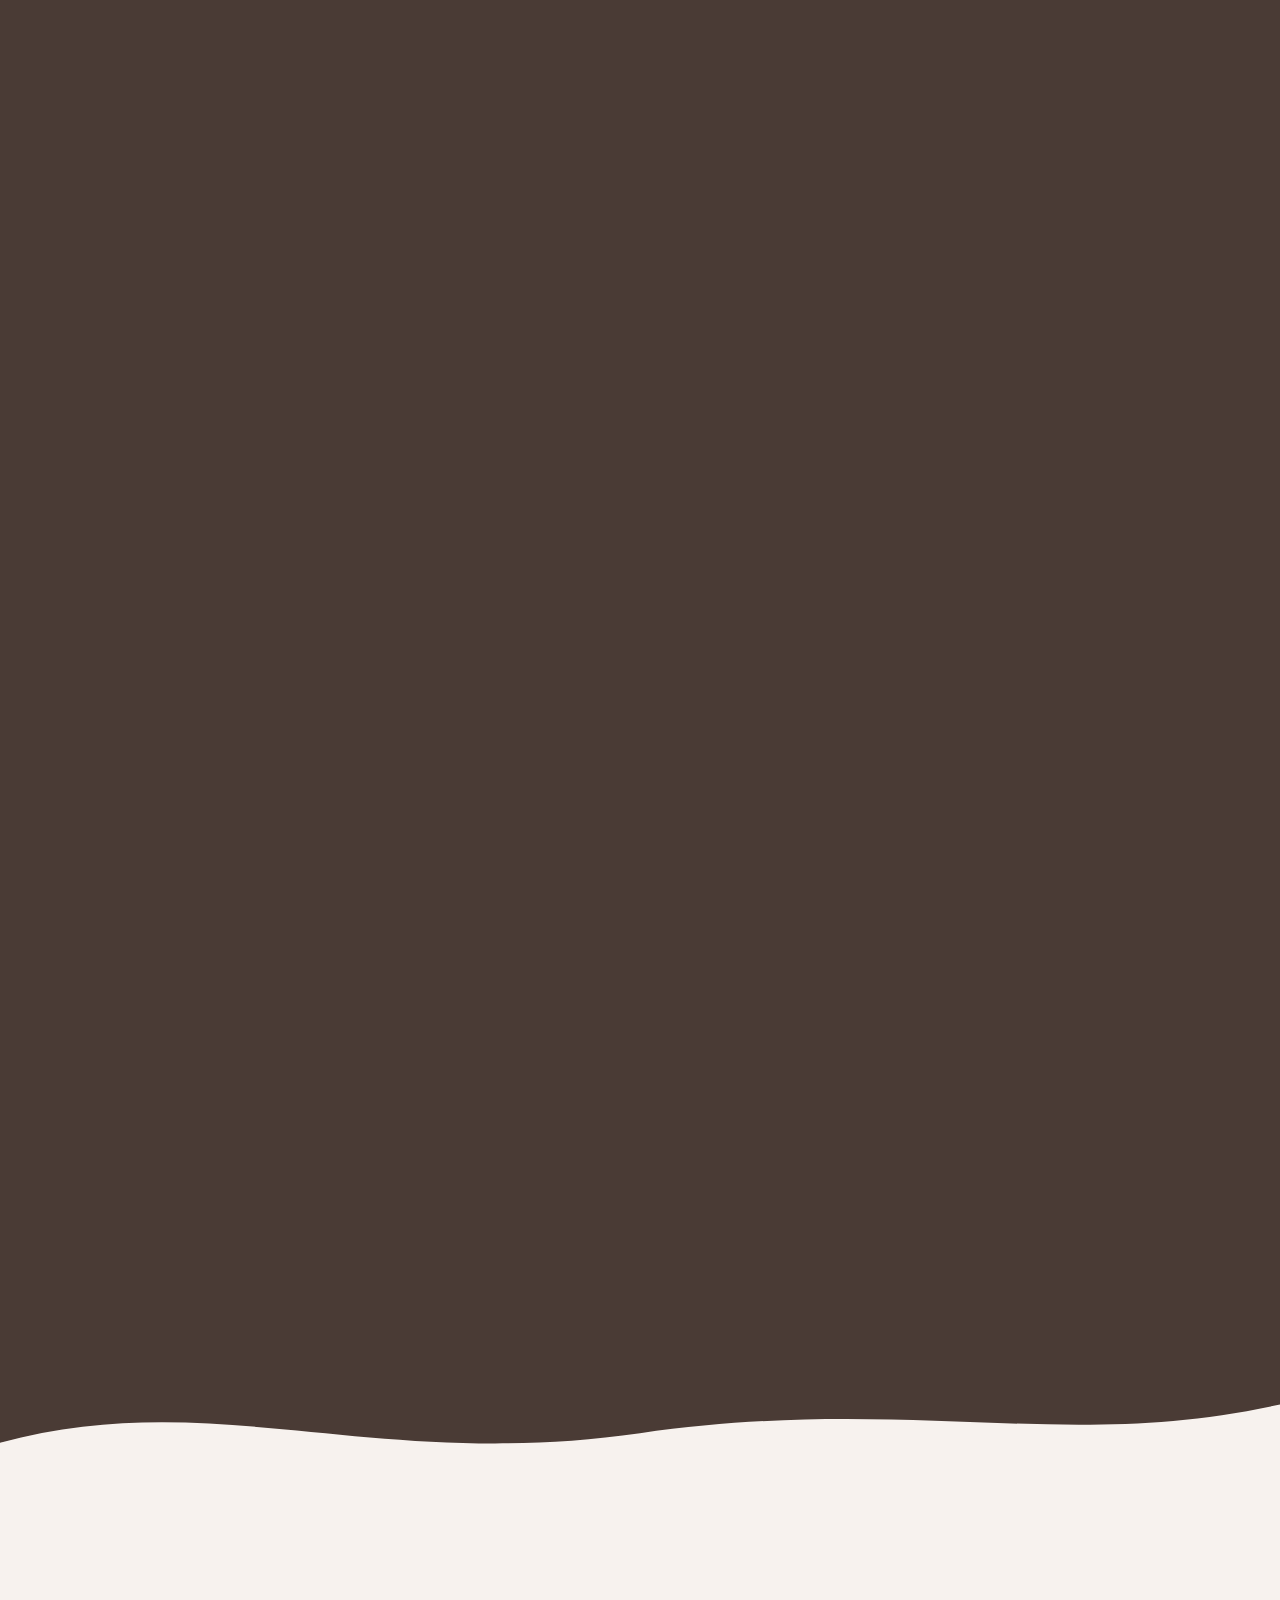
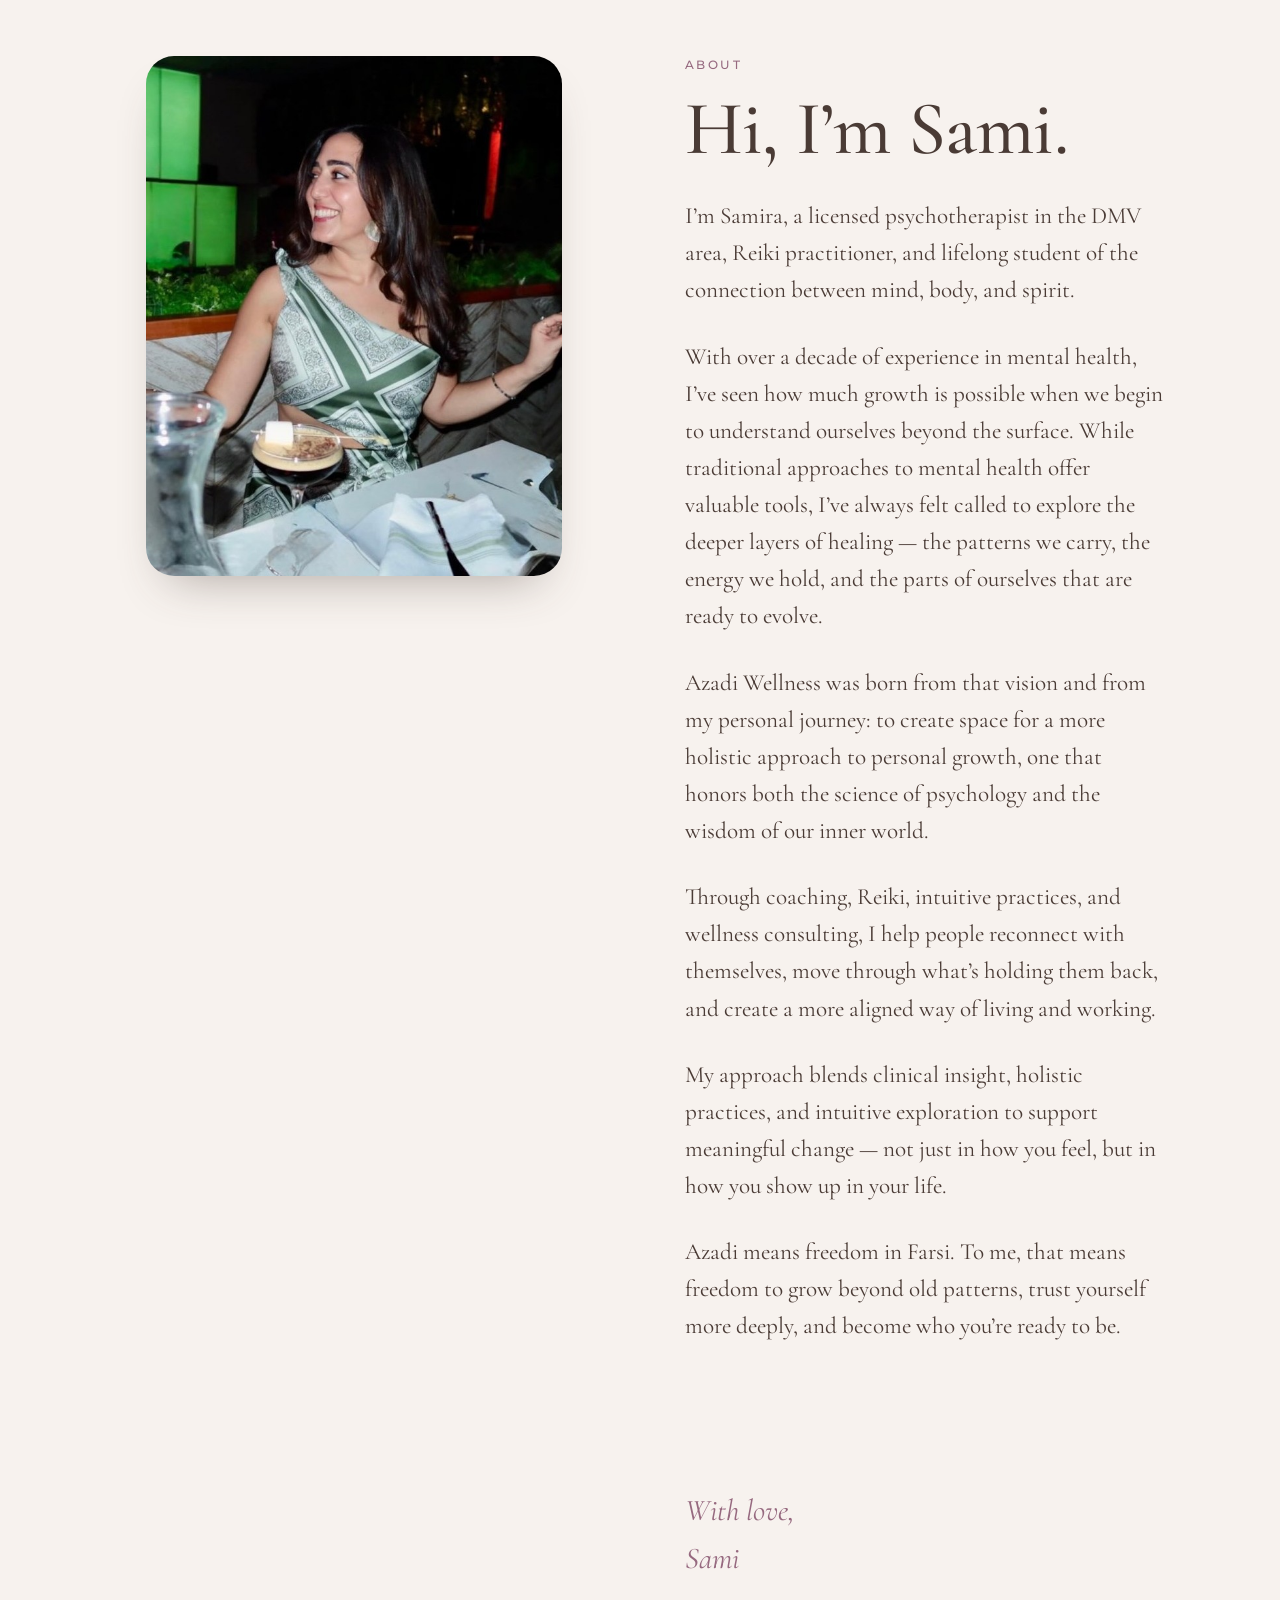
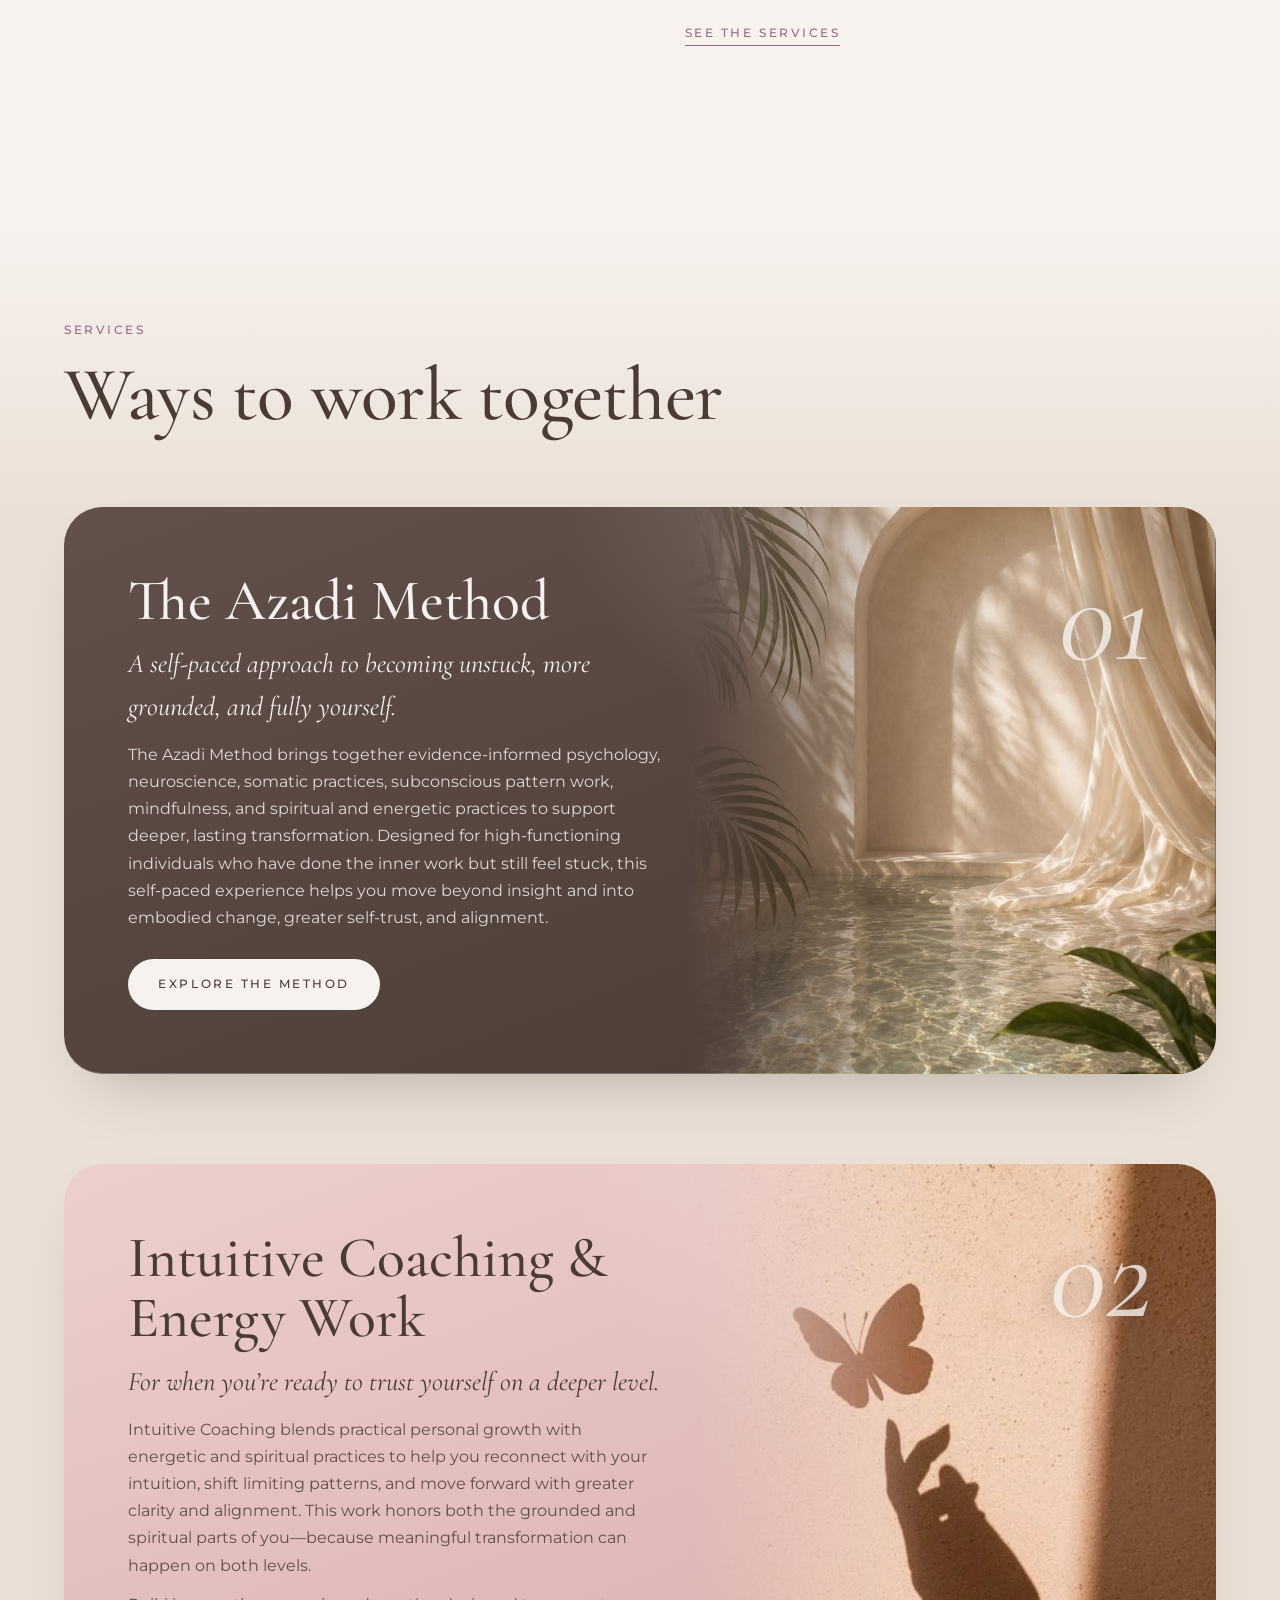
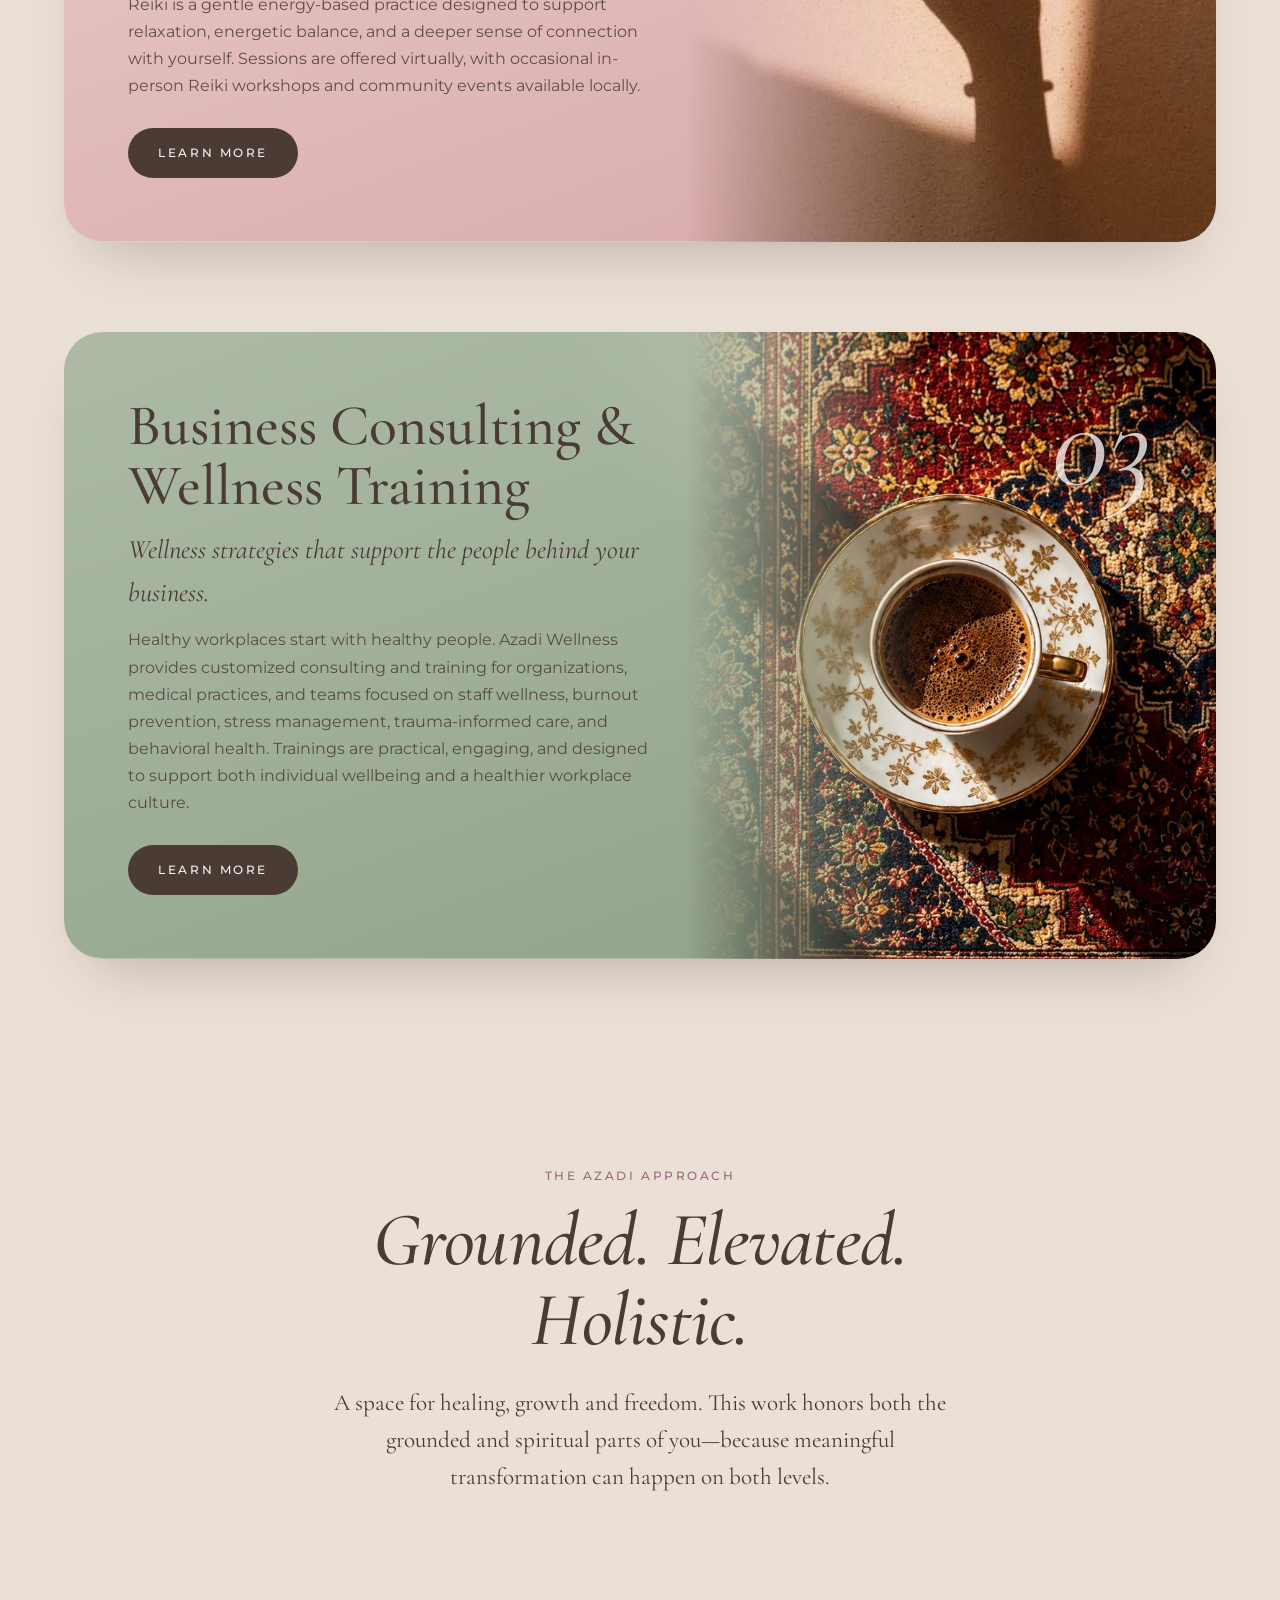
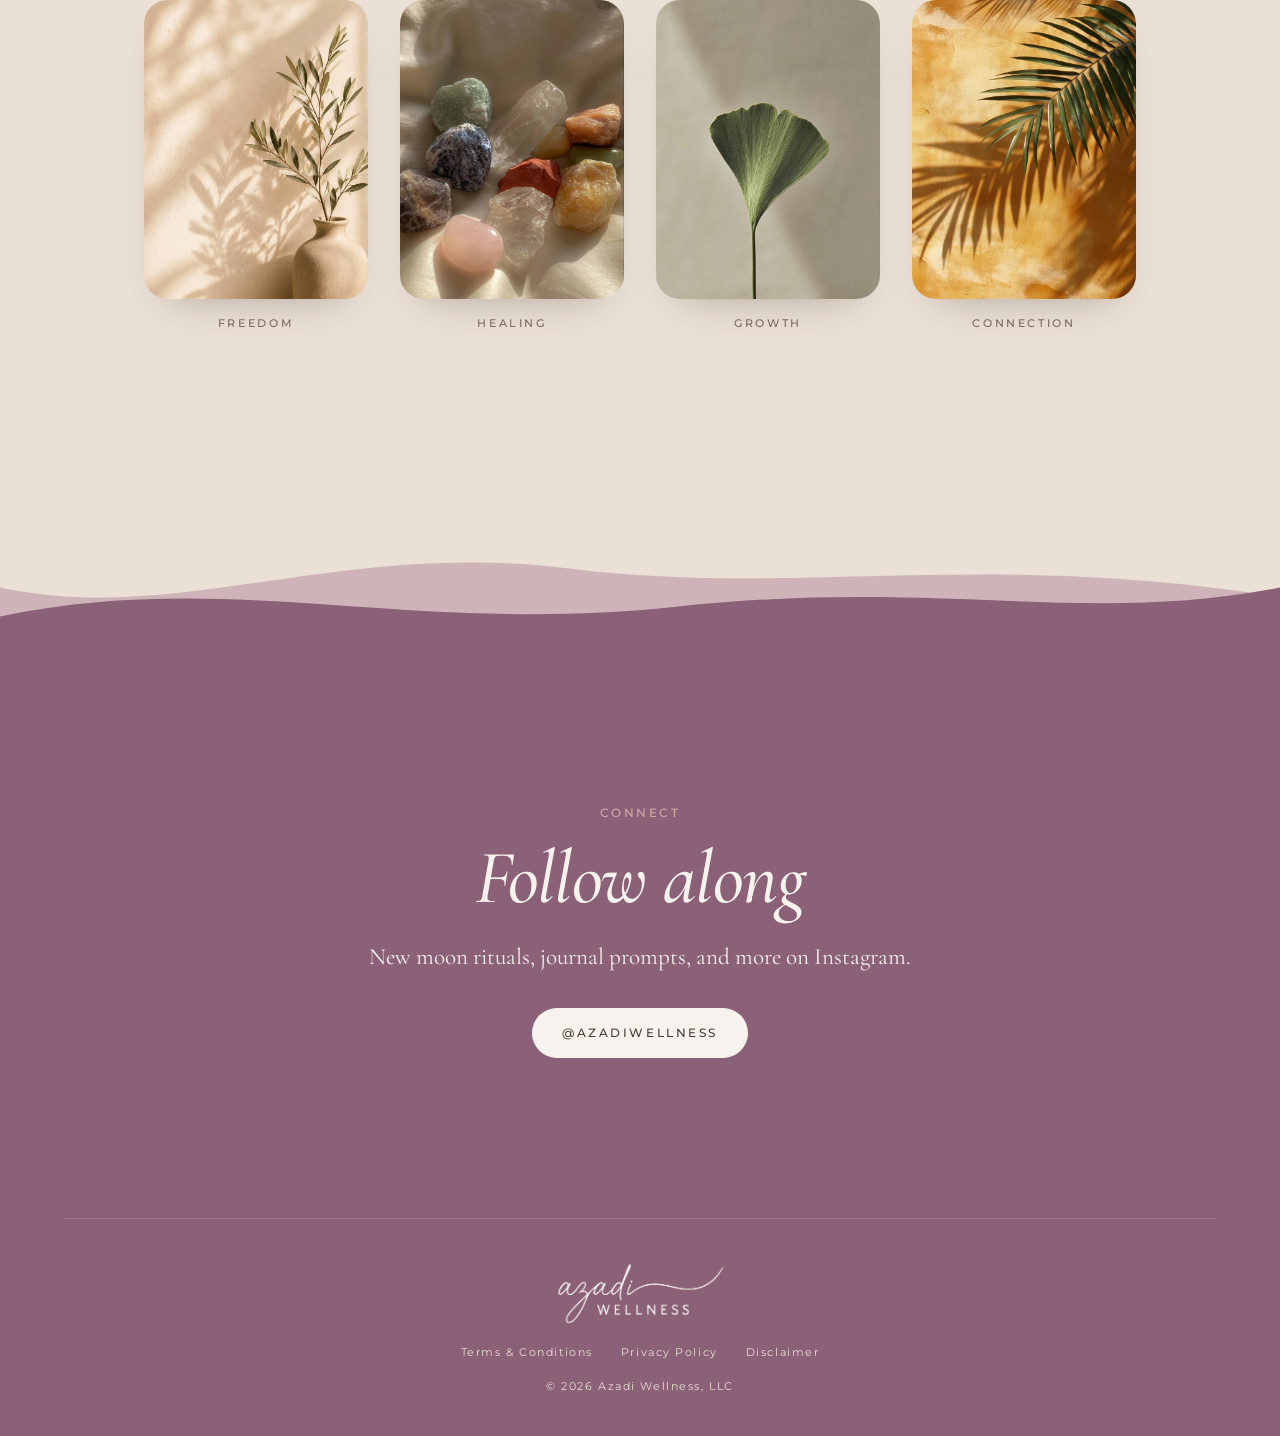
==== commit ab119175: "Hero: her cursive one-liner replaces the headline Co-Authored-By: Claude Opus 5.5 <noreply@anthropic" ====
--- a/index.html
+++ b/index.html
@@ -22,8 +22,8 @@
   <link rel="preload" as="image" href="assets/logo.png">
   <link rel="preconnect" href="https://fonts.googleapis.com">
   <link rel="preconnect" href="https://fonts.gstatic.com" crossorigin>
-  <link href="https://fonts.googleapis.com/css2?family=Cormorant+Garamond:ital,wght@0,400;0,500;0,600;1,400;1,500&family=Montserrat:wght@400;500;600&family=Dancing+Script&family=Great+Vibes&family=Sacramento&family=Parisienne&family=Alex+Brush&display=swap" rel="stylesheet">
-  <link rel="stylesheet" href="styles.css?v=202610131830">
+  <link href="https://fonts.googleapis.com/css2?family=Cormorant+Garamond:ital,wght@0,400;0,500;0,600;1,400;1,500&family=Montserrat:wght@400;500;600&family=Parisienne&display=swap" rel="stylesheet">
+  <link rel="stylesheet" href="styles.css?v=202610131930">
 </head>
 <body>
 
@@ -49,14 +49,7 @@
 
         <div class="hero-copy">
           <p class="eyebrow hero-eyebrow">Coaching &middot; Energy Work &middot; Organizational Wellness</p>
-          <!-- TODO: confirm tagline with her (from her New Moon Ritual post) -->
-          <h1 class="hero-title">Come home to yourself.</h1>
-          <!-- TEMP: three font options to choose from. Remove two before publishing. -->
-          <p class="hero-sub" style="font-family:'Dancing Script',cursive"><small>1</small> grounded in science. guided by intuition. rooted in you.</p>
-          <p class="hero-sub" style="font-family:'Great Vibes',cursive"><small>2</small> grounded in science. guided by intuition. rooted in you.</p>
-          <p class="hero-sub" style="font-family:'Sacramento',cursive"><small>3</small> grounded in science. guided by intuition. rooted in you.</p>
-          <p class="hero-sub" style="font-family:'Parisienne',cursive"><small>4</small> grounded in science. guided by intuition. rooted in you.</p>
-          <p class="hero-sub" style="font-family:'Alex Brush',cursive"><small>5</small> grounded in science. guided by intuition. rooted in you.</p>
+          <h1 class="hero-sub"><span>grounded in science.</span> <span>guided by intuition.</span> <span>rooted in you.</span></h1>
         </div>
 
         <div class="range" aria-hidden="true">
@@ -193,6 +186,6 @@
 
   </main>
 
-  <script src="main.js?v=202610131830"></script>
+  <script src="main.js?v=202610131930"></script>
 </body>
 </html>
--- a/styles.css
+++ b/styles.css
@@ -140,17 +140,16 @@
   will-change: transform;
 }
 .hero-sub {
-  margin-top: clamp(0.9rem, 2.4vh, 1.6rem);
-  /* The closest web font to the thin, open script of her logo */
-  font-family: "WindSong", cursive;
-  font-size: clamp(1.4rem, 3vw, 2.2rem);
+  margin-top: clamp(0.5rem, 1.6vh, 1.1rem);
+  font-family: "Parisienne", cursive;
+  font-weight: 400;
+  font-size: clamp(2rem, 4.3vw, 3.5rem);
   line-height: 1.3;
   text-align: center;
-  max-width: 24ch;
-  animation: rise 1.6s var(--ease) 0.65s both;
-}
-@media (min-width: 48rem) { .hero-sub { max-width: none; } }
-.hero-sub small { margin-right: 0.6em; font: 600 0.75rem var(--sans); vertical-align: middle; opacity: 0.8; }
+  animation: rise 1.6s var(--ease) 0.45s both;
+}
+/* Wraps between the three phrases, never inside one */
+.hero-sub span { display: inline-block; }
 @keyframes write {
   from { clip-path: inset(0 100% 0 0); opacity: 0.4; }
   to { clip-path: inset(0 0 0 0); opacity: 1; }
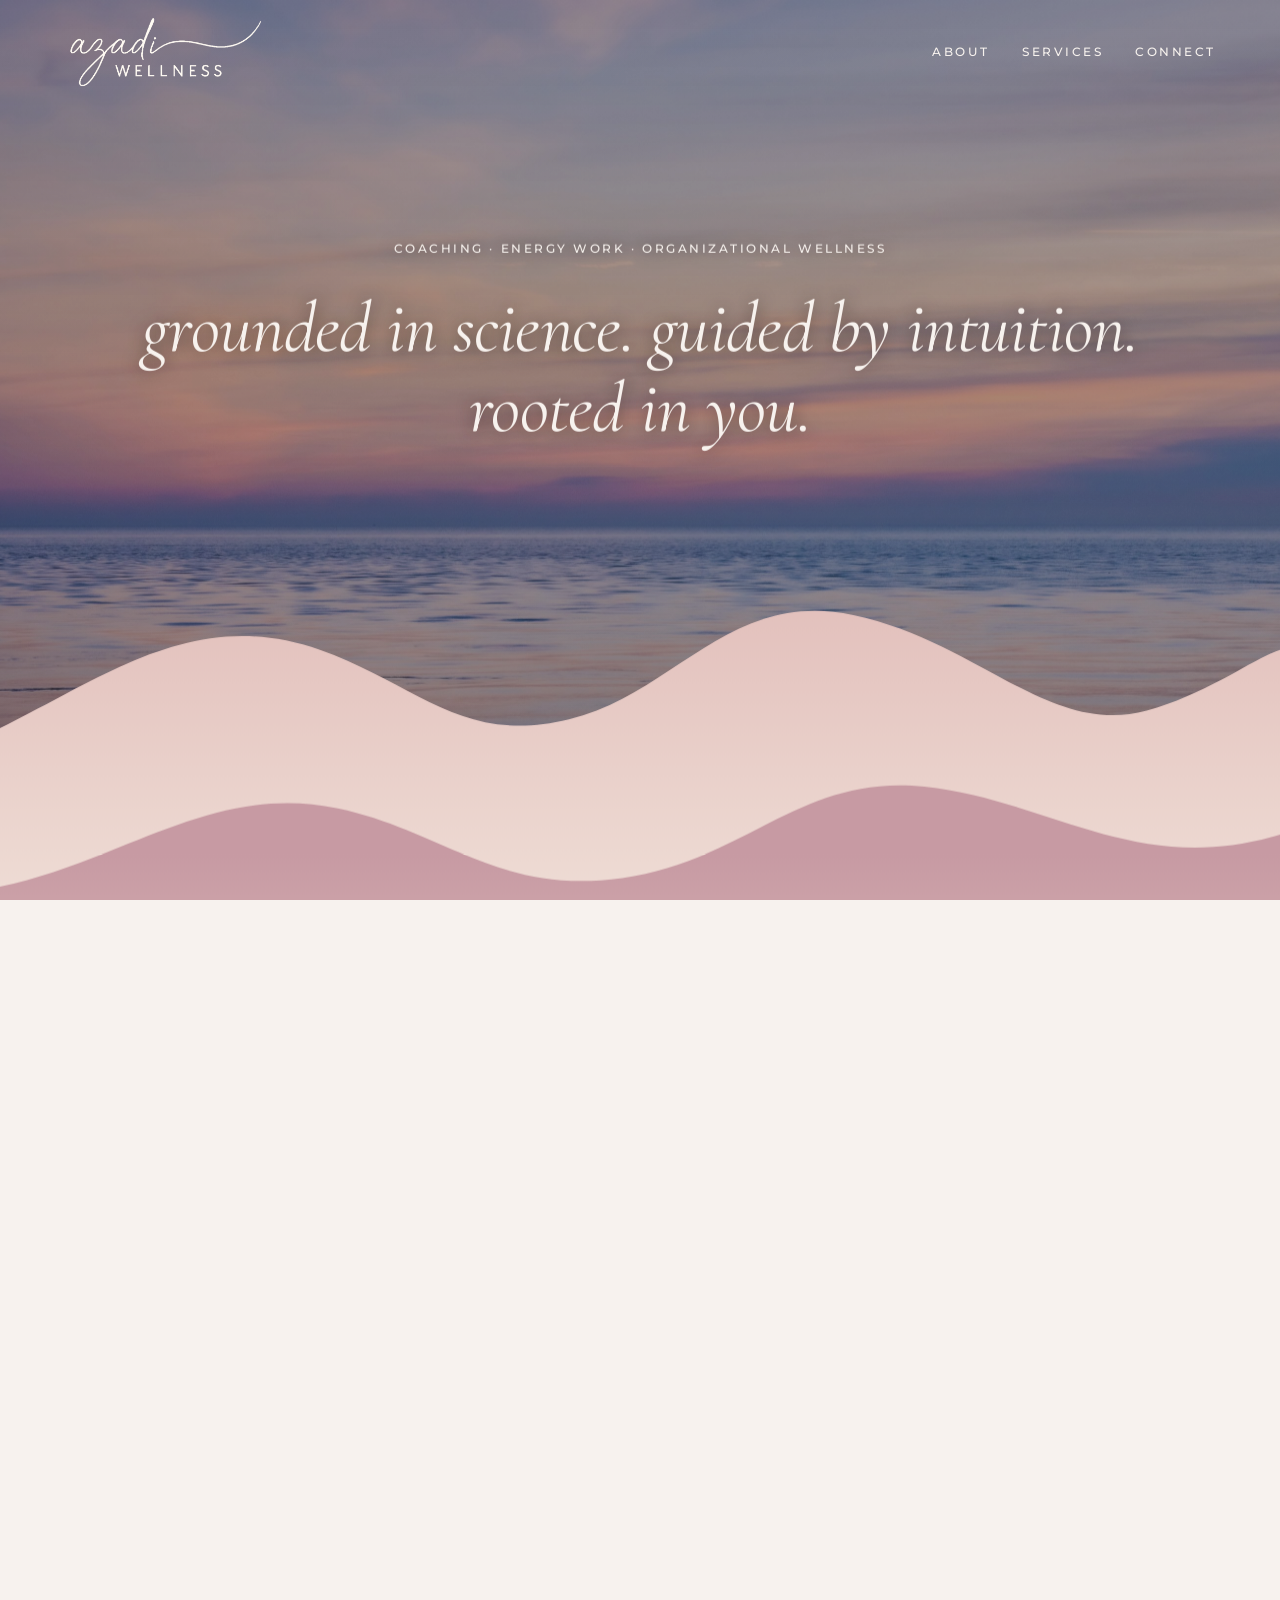
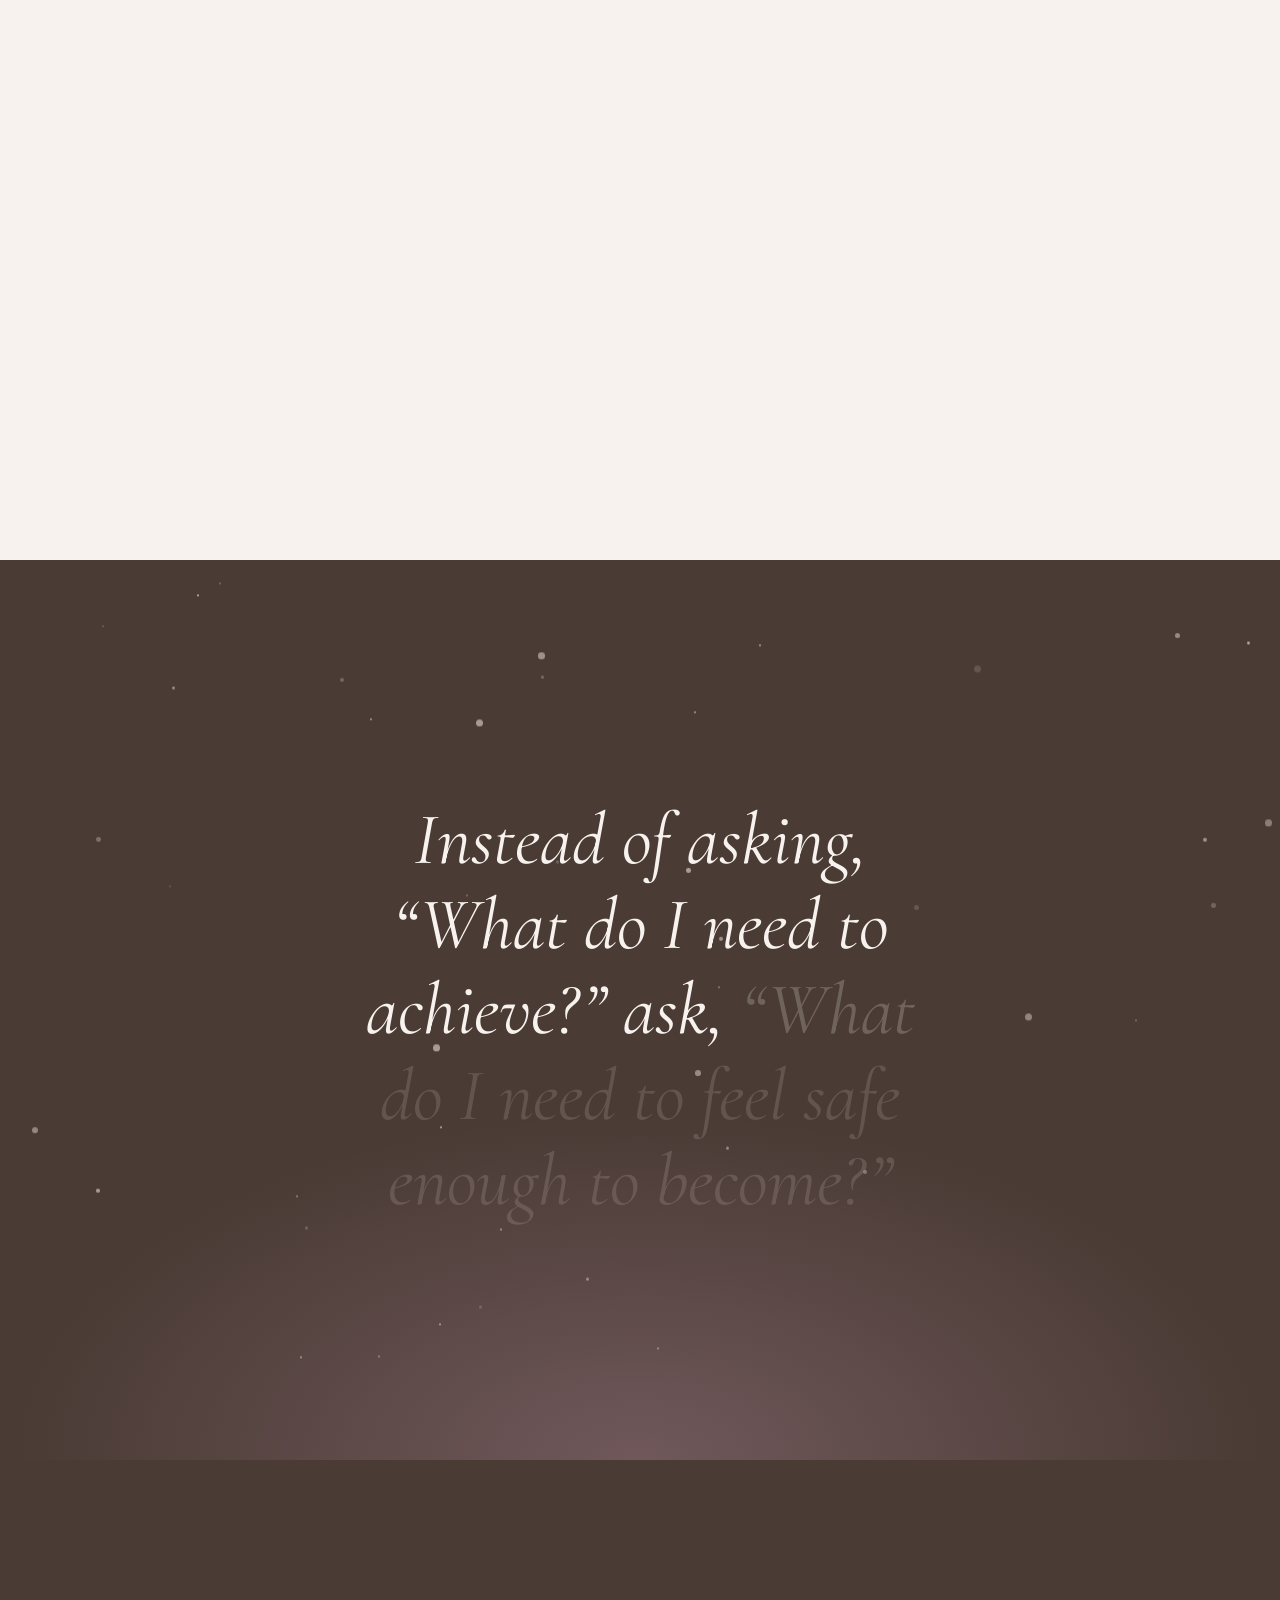
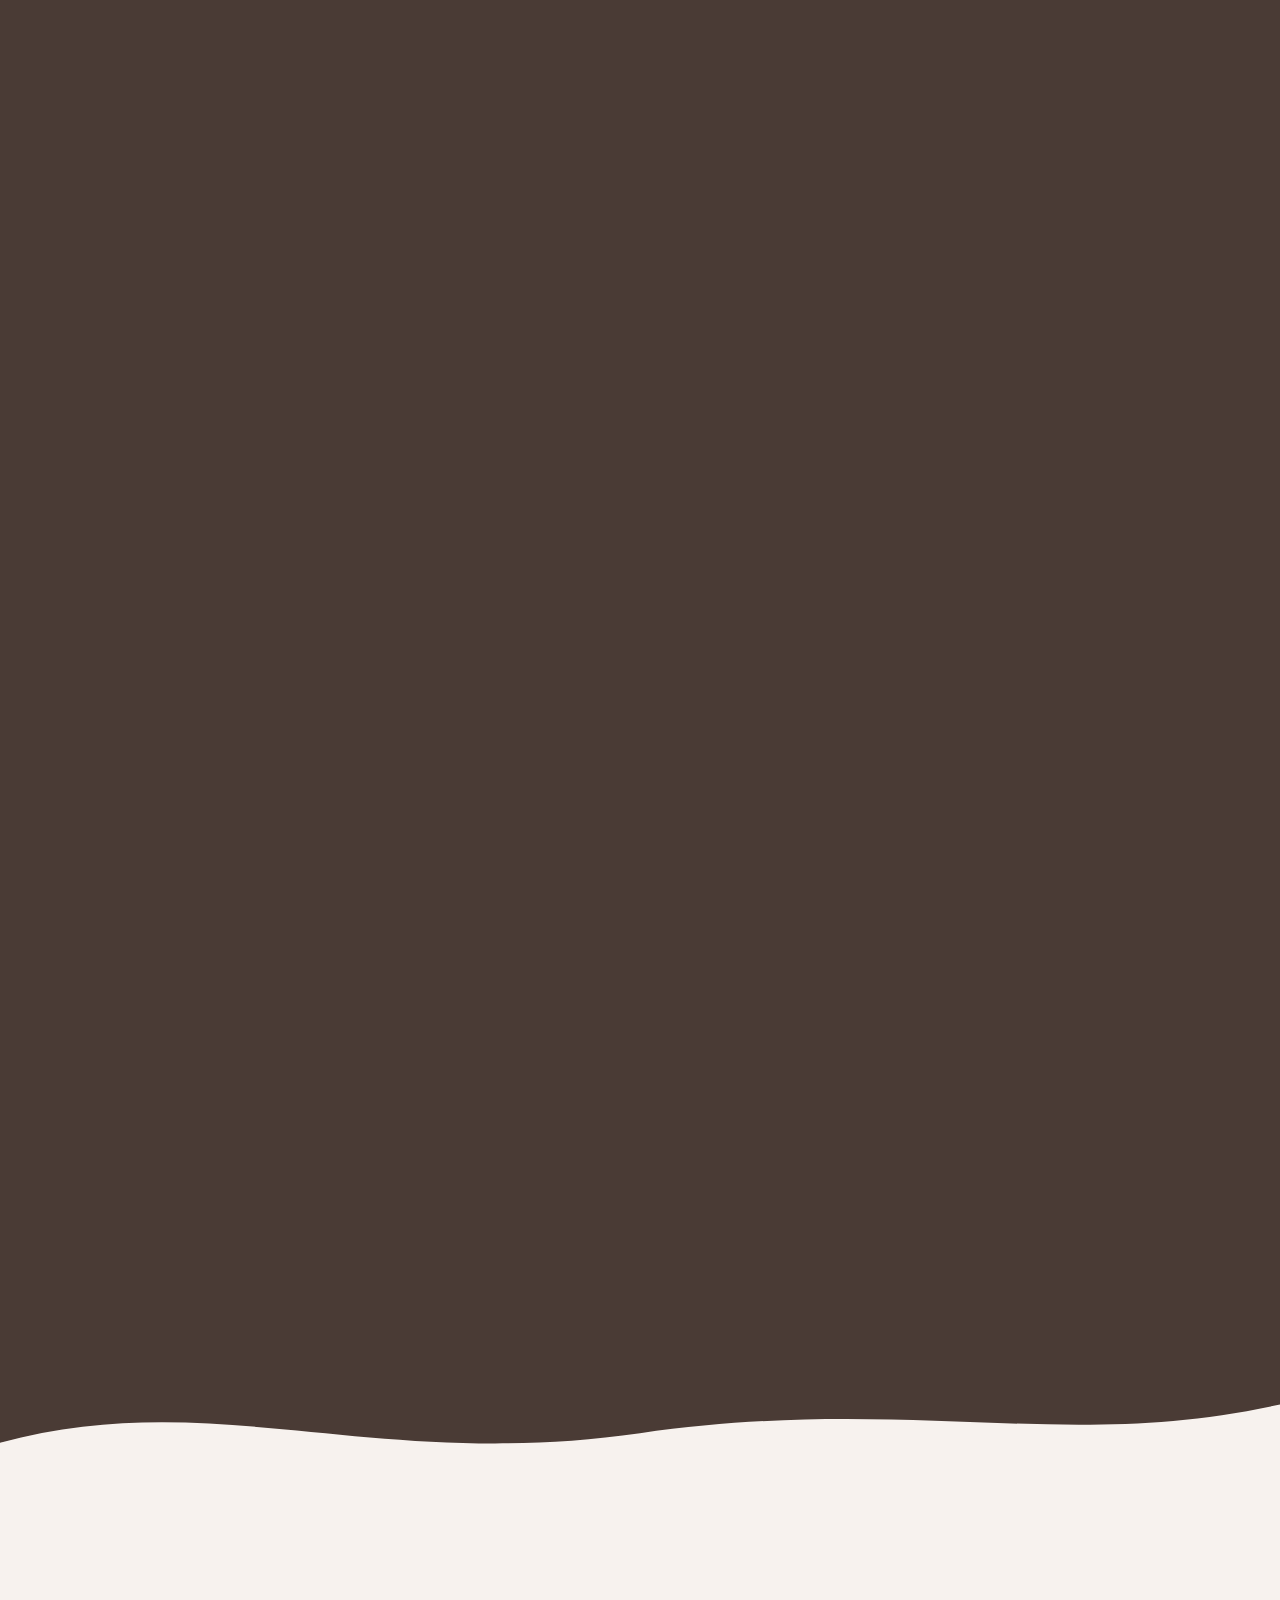
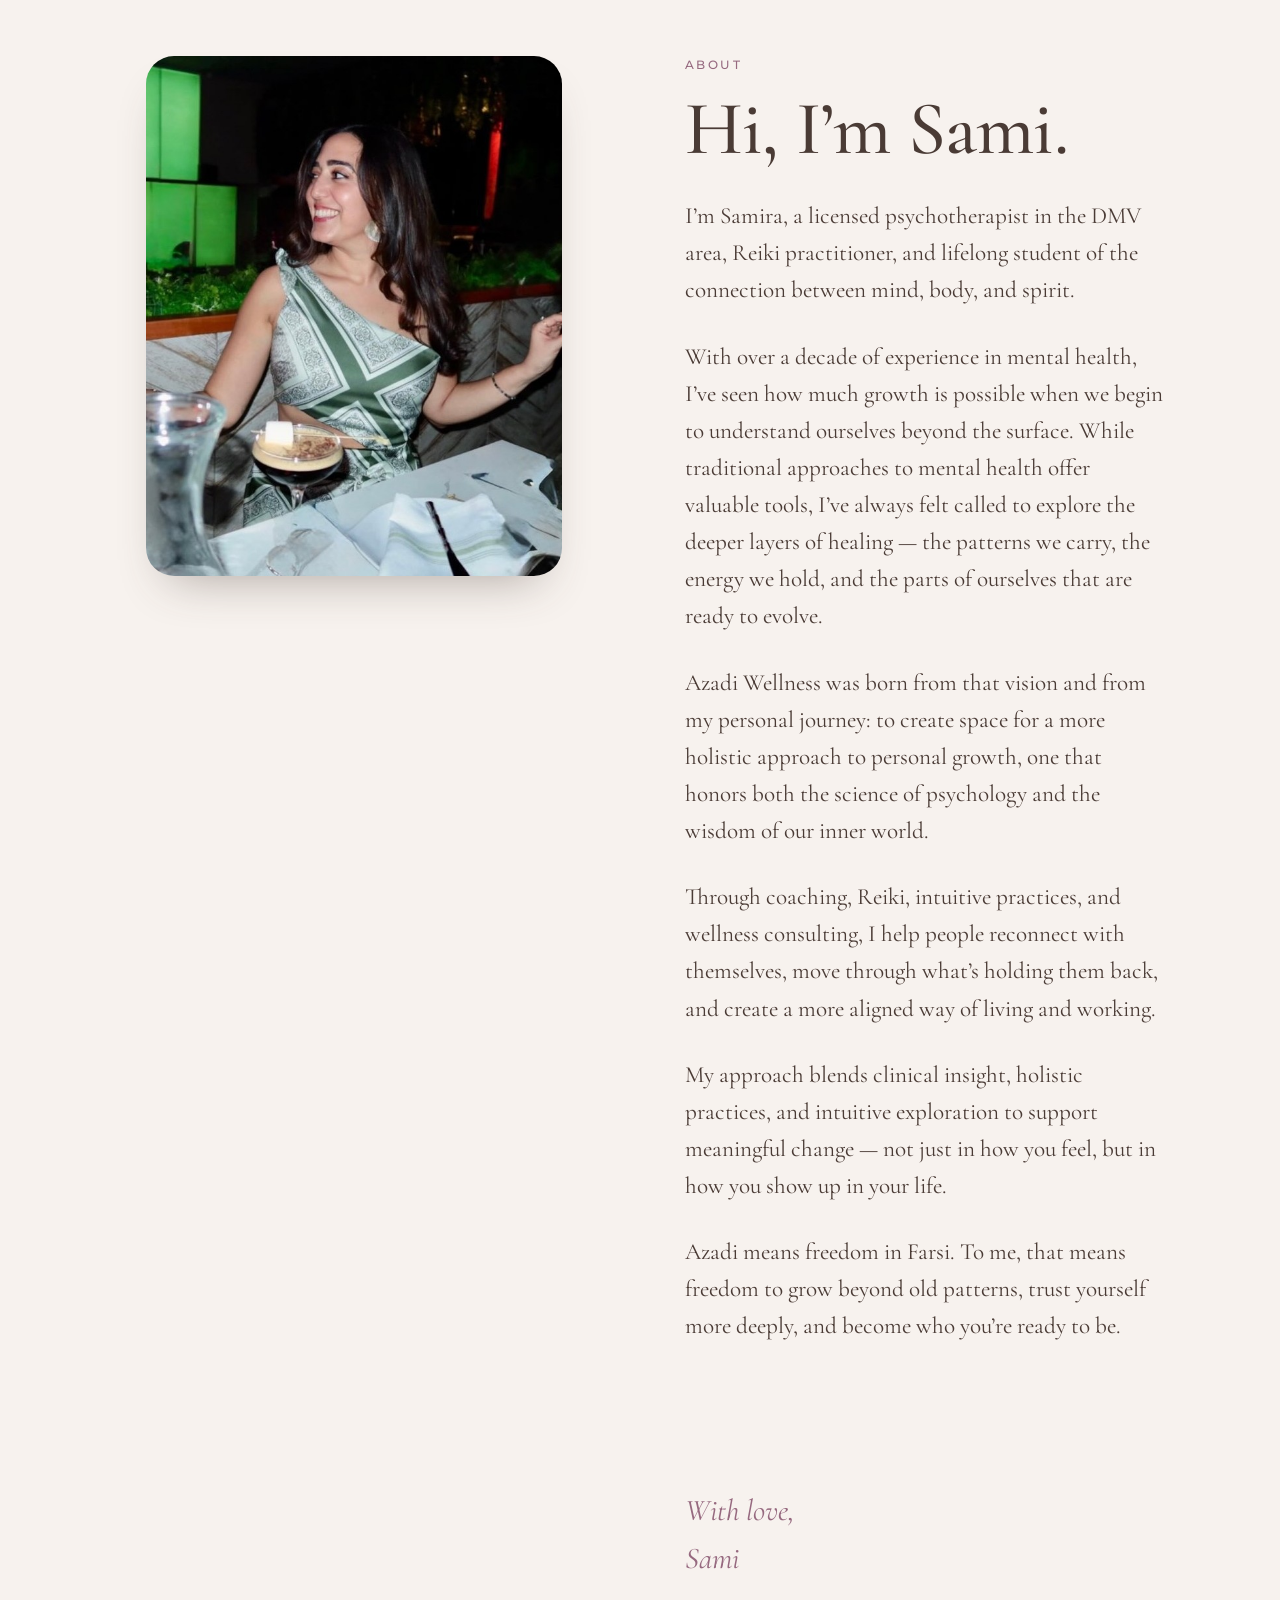
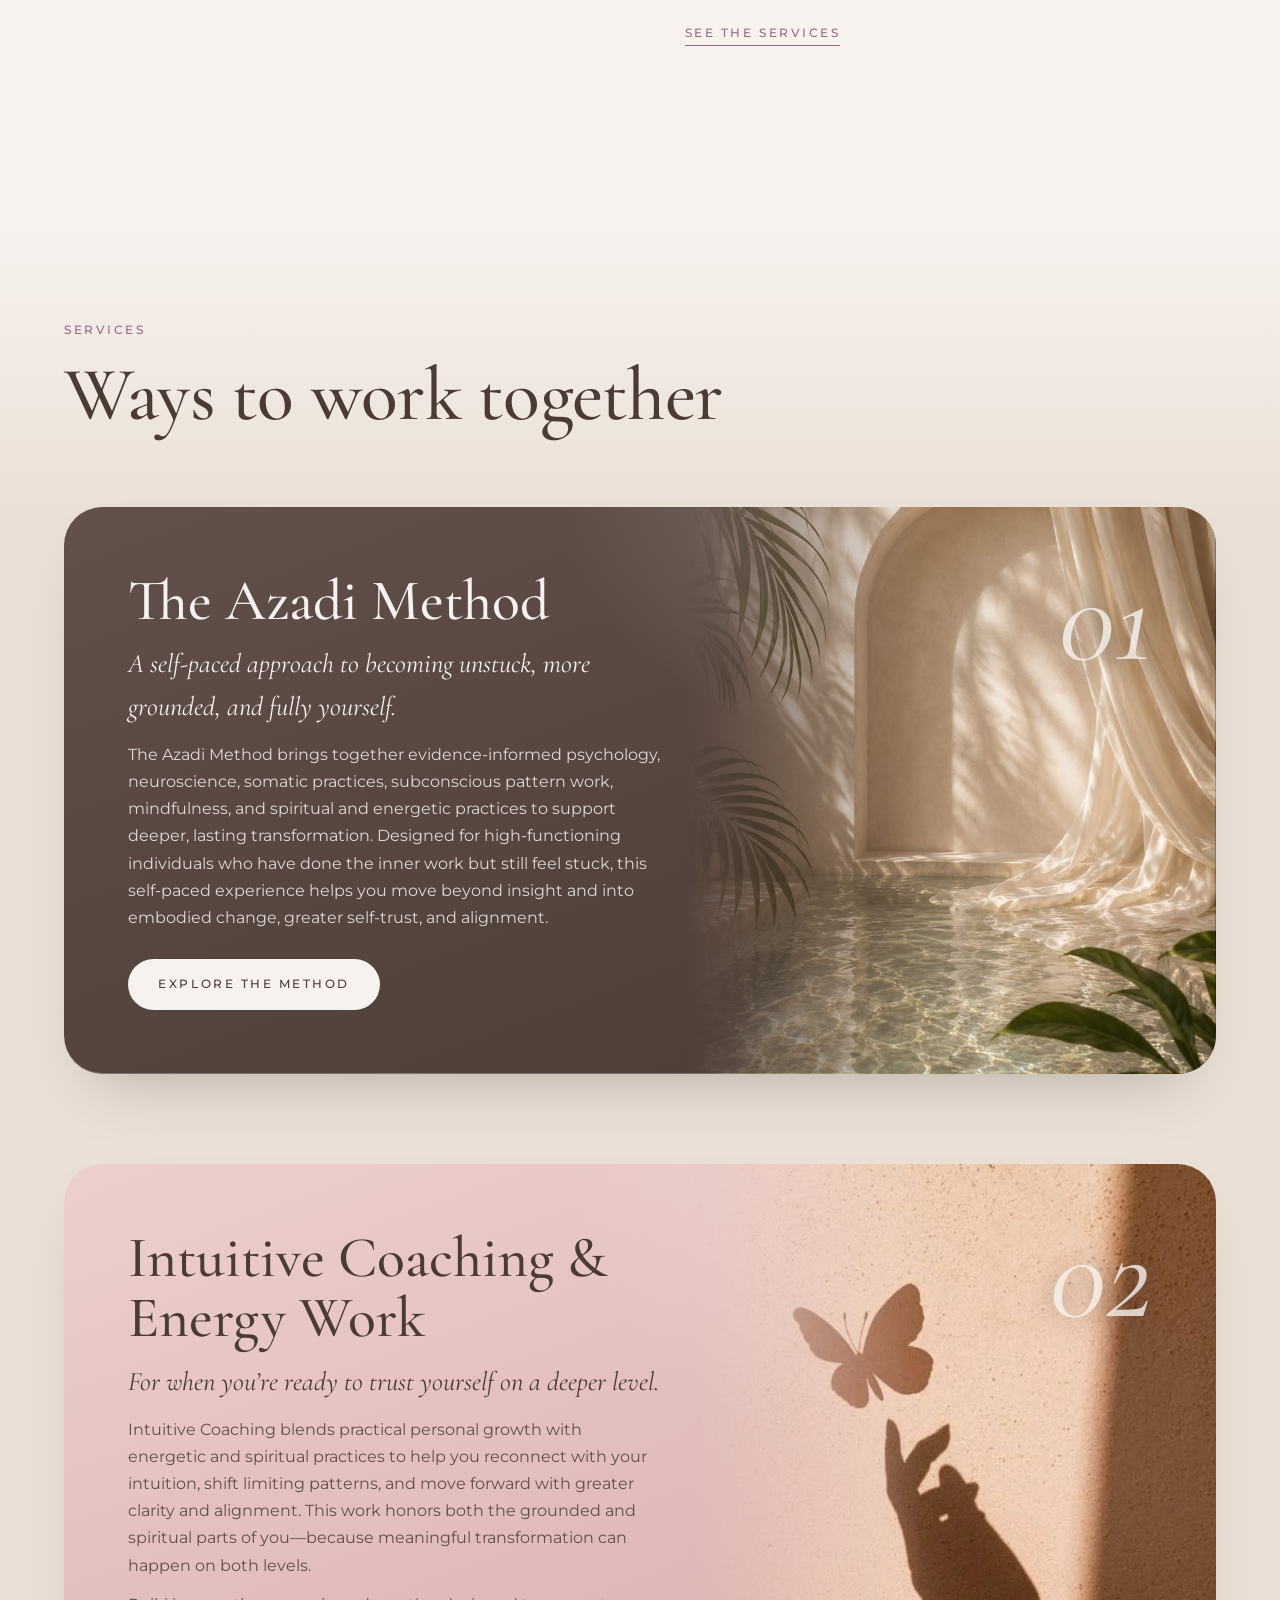
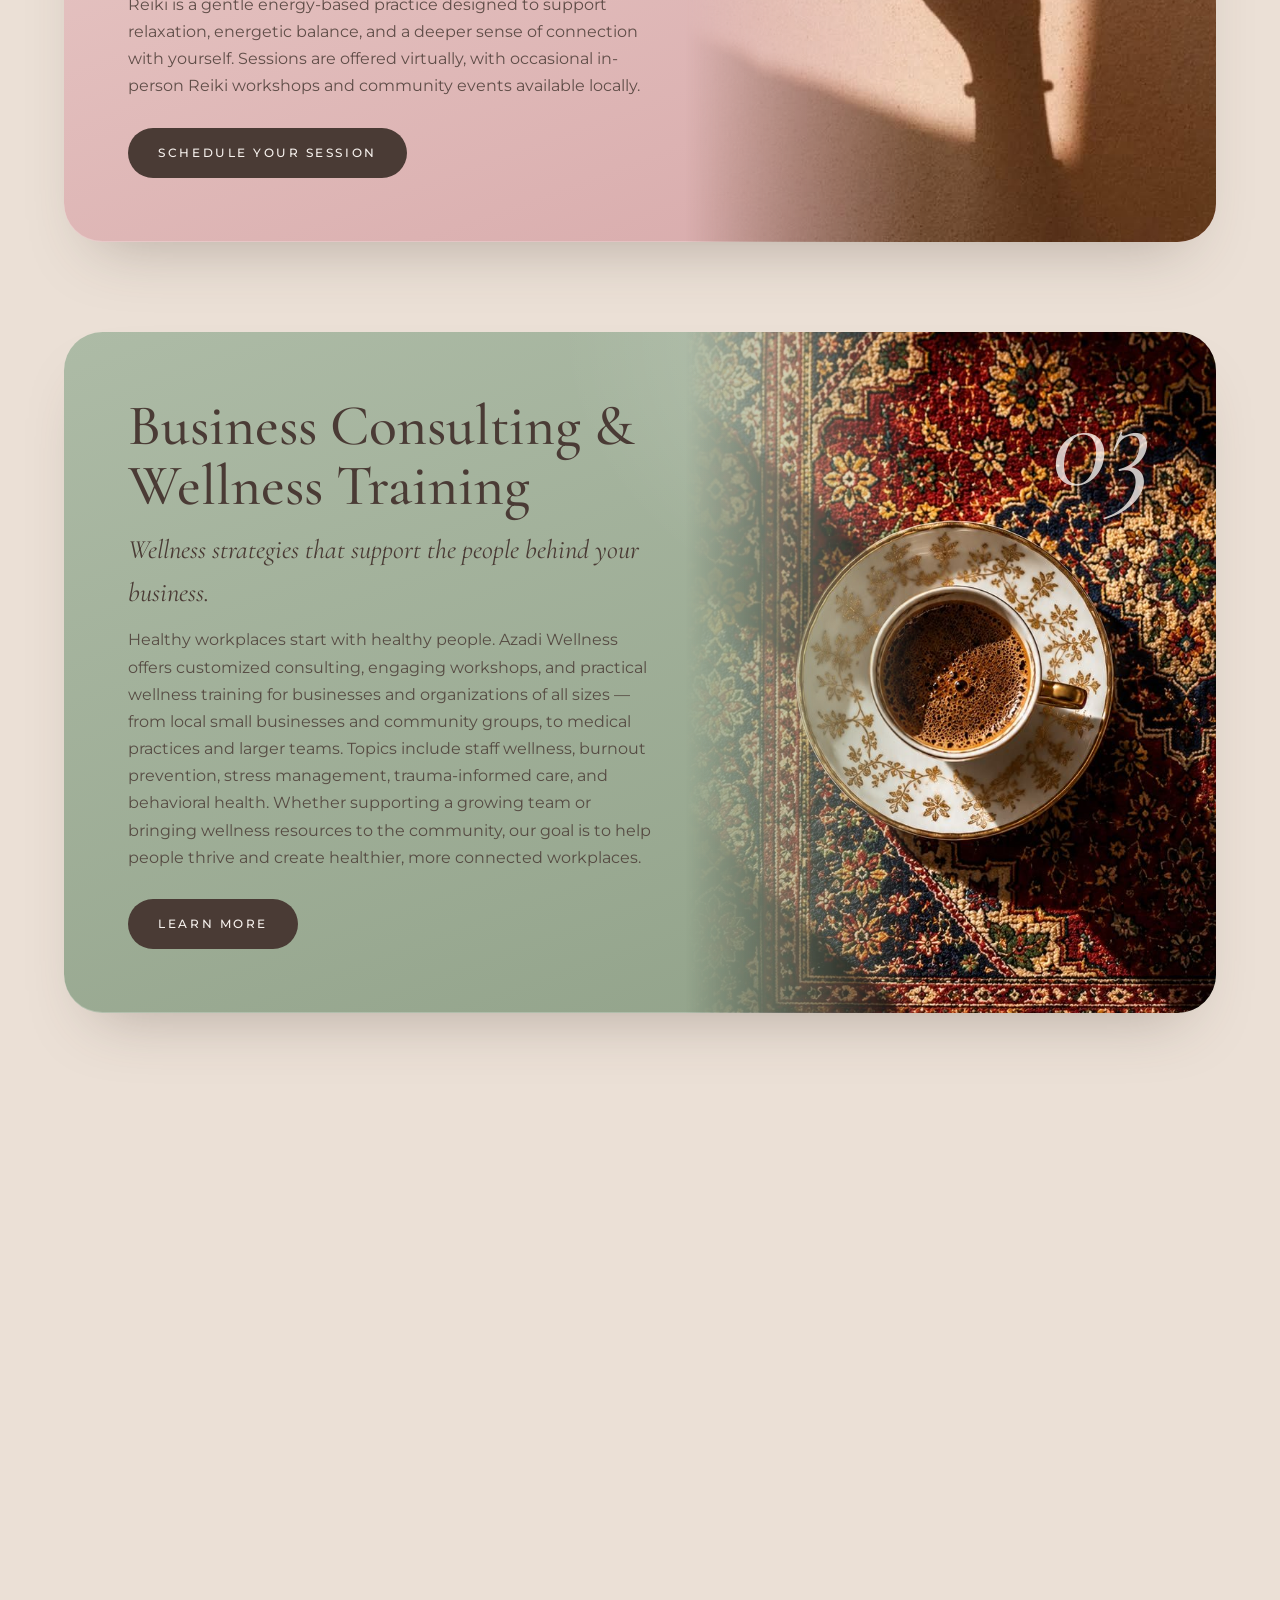
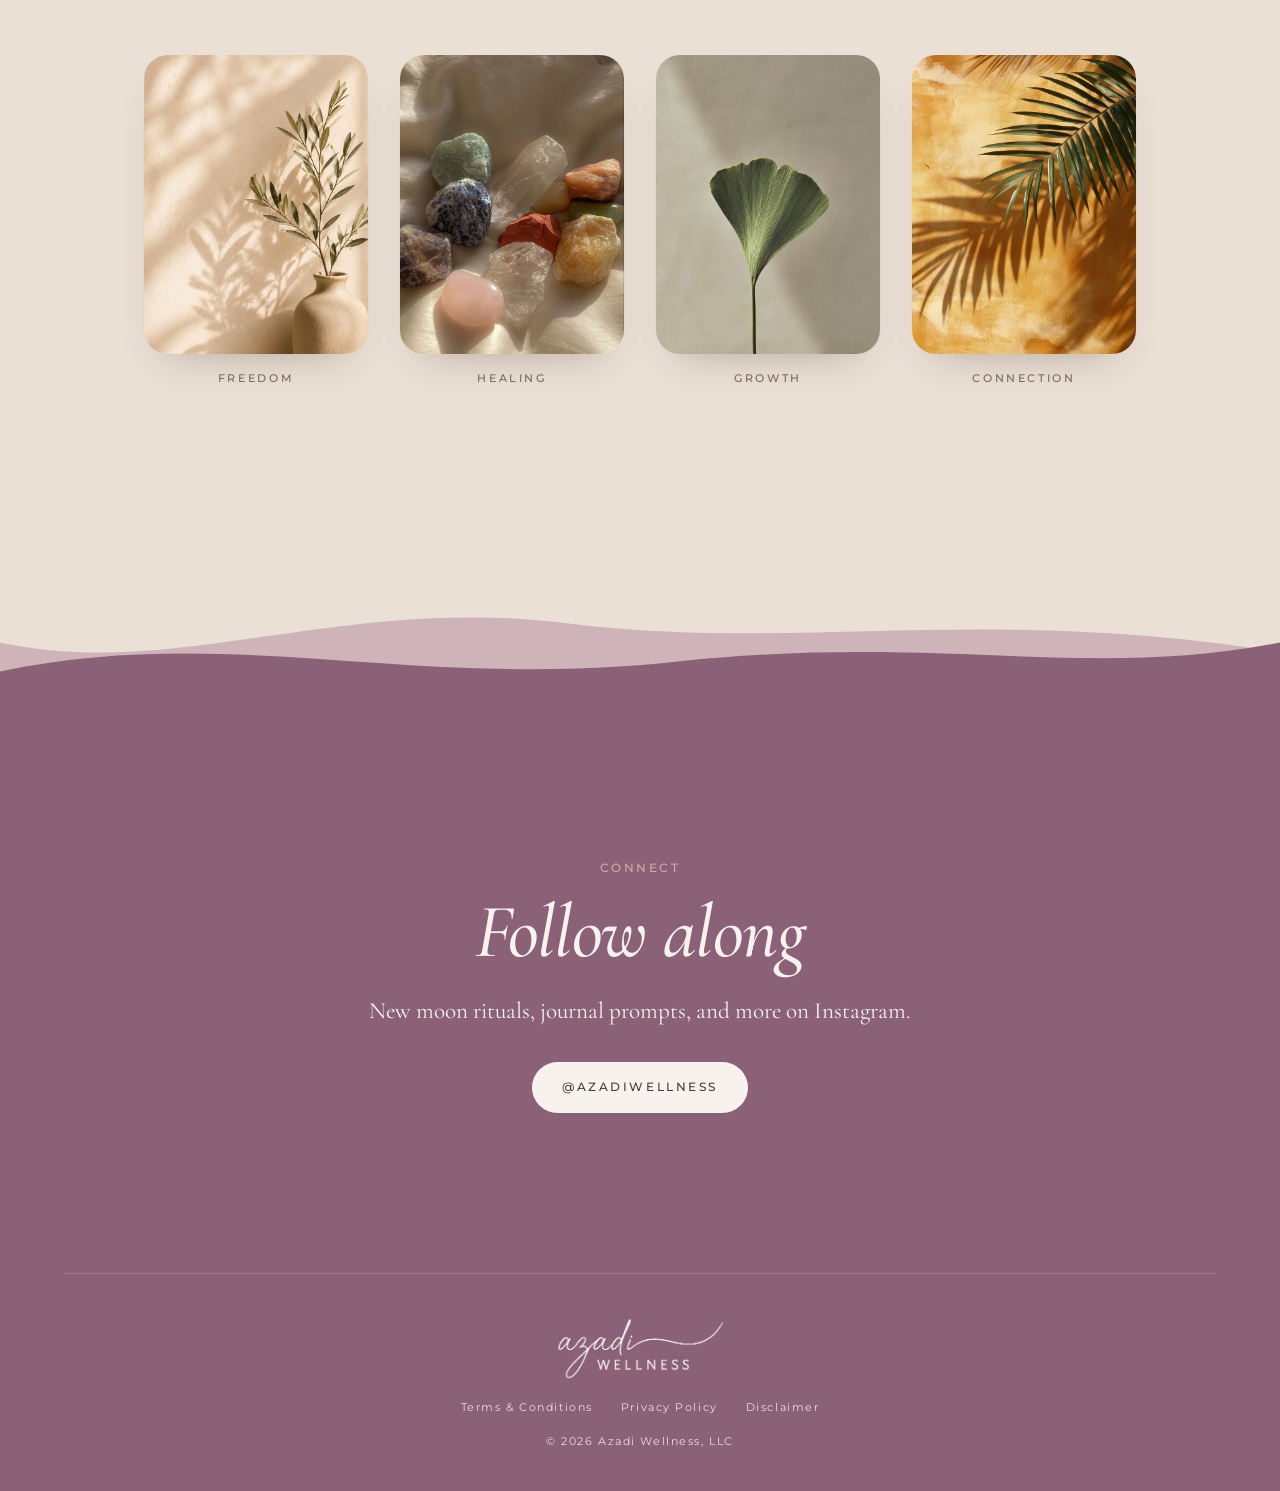
==== commit 274e817a: "Business page from her vision board, Azadi Method page, direct booking link - Organizations page reb" ====
--- a/index.html
+++ b/index.html
@@ -22,8 +22,8 @@
   <link rel="preload" as="image" href="assets/logo.png">
   <link rel="preconnect" href="https://fonts.googleapis.com">
   <link rel="preconnect" href="https://fonts.gstatic.com" crossorigin>
-  <link href="https://fonts.googleapis.com/css2?family=Cormorant+Garamond:ital,wght@0,400;0,500;0,600;1,400;1,500&family=Montserrat:wght@400;500;600&family=Parisienne&display=swap" rel="stylesheet">
-  <link rel="stylesheet" href="styles.css?v=202610131930">
+  <link href="https://fonts.googleapis.com/css2?family=Cormorant+Garamond:ital,wght@0,400;0,500;0,600;1,400;1,500&family=Montserrat:wght@400;500;600&display=swap" rel="stylesheet">
+  <link rel="stylesheet" href="styles.css?v=202610151330">
 </head>
 <body>
 
@@ -119,8 +119,7 @@
             <h3>The Azadi Method</h3>
             <p class="card-tag">A self-paced approach to becoming unstuck, more grounded, and fully yourself.</p>
             <p class="card-body">The Azadi Method brings together evidence-informed psychology, neuroscience, somatic practices, subconscious pattern work, mindfulness, and spiritual and energetic practices to support deeper, lasting transformation. Designed for high-functioning individuals who have done the inner work but still feel stuck, this self-paced experience helps you move beyond insight and into embodied change, greater self-trust, and alignment.</p>
-            <!-- TODO: scheduling link for The Azadi Method -->
-            <a class="button" href="#">Explore the method</a>
+            <a class="button" href="azadi-method/">Explore the method</a>
           </article>
         </li>
         <li class="card" style="--i:1">
@@ -132,7 +131,7 @@
             <p class="card-body">Intuitive Coaching blends practical personal growth with energetic and spiritual practices to help you reconnect with your intuition, shift limiting patterns, and move forward with greater clarity and alignment. This work honors both the grounded and spiritual parts of you&mdash;because meaningful transformation can happen on both levels.</p>
             <p class="card-body">Reiki is a gentle energy-based practice designed to support relaxation, energetic balance, and a deeper sense of connection with yourself. Sessions are offered virtually, with occasional in-person Reiki workshops and community events available locally.</p>
             <!-- Combined card: tagline and first paragraph are her Intuitive Coaching text, second paragraph is her Reiki text -->
-            <a class="button" href="coaching/">Learn more</a>
+            <a class="button" href="https://links.azadi-wellness.com/widget/bookings/samira-milanizadeh-personal-calendar-ye2nupkey" target="_blank" rel="noopener">Schedule your session</a>
           </article>
         </li>
         <li class="card" style="--i:2">
@@ -141,7 +140,7 @@
             <span class="card-num">03</span>
             <h3>Business Consulting &amp; Wellness Training</h3>
             <p class="card-tag">Wellness strategies that support the people behind your business.</p>
-            <p class="card-body">Healthy workplaces start with healthy people. Azadi Wellness provides customized consulting and training for organizations, medical practices, and teams focused on staff wellness, burnout prevention, stress management, trauma-informed care, and behavioral health. Trainings are practical, engaging, and designed to support both individual wellbeing and a healthier workplace culture.</p>
+            <p class="card-body">Healthy workplaces start with healthy people. Azadi Wellness offers customized consulting, engaging workshops, and practical wellness training for businesses and organizations of all sizes &mdash; from local small businesses and community groups, to medical practices and larger teams. Topics include staff wellness, burnout prevention, stress management, trauma-informed care, and behavioral health. Whether supporting a growing team or bringing wellness resources to the community, our goal is to help people thrive and create healthier, more connected workplaces.</p>
             <a class="button" href="organizations/">Learn more</a>
           </article>
         </li>
@@ -186,6 +185,6 @@
 
   </main>
 
-  <script src="main.js?v=202610131930"></script>
+  <script src="main.js?v=202610151330"></script>
 </body>
 </html>
--- a/styles.css
+++ b/styles.css
@@ -141,10 +141,11 @@
 }
 .hero-sub {
   margin-top: clamp(0.5rem, 1.6vh, 1.1rem);
-  font-family: "Parisienne", cursive;
+  font-style: italic;
   font-weight: 400;
-  font-size: clamp(2rem, 4.3vw, 3.5rem);
-  line-height: 1.3;
+  font-size: clamp(2.4rem, 5.6vw, 4.6rem);
+  line-height: 1.12;
+  letter-spacing: -0.01em;
   text-align: center;
   animation: rise 1.6s var(--ease) 0.45s both;
 }
@@ -576,6 +577,7 @@
 .org-grid { grid-template-columns: repeat(auto-fit, minmax(min(100%, 11rem), 1fr)); border-top: 1px solid rgba(74, 59, 53, 0.25); }
 .org-grid li { padding: 1.5rem 1.5rem 1.5rem 0; font-size: clamp(1.3rem, 2vw, 1.6rem); line-height: 1.2; }
 .org-grid span { display: block; margin-bottom: 1.25rem; font-family: var(--sans); font-size: 0.72rem; font-weight: 500; letter-spacing: 0.22em; color: var(--accent); }
+.org-grid-3 { grid-template-columns: repeat(auto-fit, minmax(min(100%, 19rem), 1fr)); }
 .org-cols { grid-template-columns: repeat(auto-fit, minmax(min(100%, 15rem), 1fr)); gap: 1.25rem; }
 .org-tint .org-cols li { background: var(--cream); }
 .org-cols li { padding: 2rem; border: 1px solid rgba(74, 59, 53, 0.18); border-radius: 0.75rem; }
@@ -584,6 +586,128 @@
 .org-cta p { margin: 1.25rem auto 2.25rem; max-width: 40ch; }
 .org-cta .org-mail { margin: 1.75rem auto 0; }
 .org-cta .org-mail a { color: inherit; text-underline-offset: 0.3em; }
+
+/* Business page, laid out from her vision board: rounded panels on a warm ground */
+.biz {
+  --panel: #f4ede7;
+  --line: rgba(74, 59, 53, 0.14);
+  --terra: #a8684f;
+  display: grid;
+  gap: clamp(0.75rem, 1.6vw, 1.25rem);
+  max-width: 76rem;
+  margin: 0 auto;
+  padding: clamp(7.5rem, 13vw, 9.5rem) var(--gutter) clamp(3rem, 7vw, 5rem);
+  font-family: var(--sans);
+  font-size: clamp(0.9rem, 0.85rem + 0.2vw, 1rem);
+  line-height: 1.65;
+}
+.biz-panel {
+  padding: clamp(1.75rem, 4vw, 3rem);
+  border-radius: 1.5rem;
+  background: var(--panel);
+  box-shadow: 0 1px 0 var(--line), 0 18px 40px -30px rgba(74, 59, 53, 0.35);
+}
+.biz-photo { position: relative; margin: 0; overflow: hidden; border-radius: 1.5rem; background: var(--sand); }
+.biz-photo img { width: 100%; height: 100%; object-fit: cover; }
+.biz-label {
+  margin-bottom: clamp(1.5rem, 3vw, 2.25rem);
+  font-size: 0.78rem;
+  font-weight: 600;
+  letter-spacing: 0.22em;
+  text-transform: uppercase;
+  color: var(--terra);
+}
+.biz-icon { width: 3rem; height: 3rem; fill: none; stroke: currentColor; stroke-width: 1.4; stroke-linecap: round; stroke-linejoin: round; }
+.biz-top, .biz-row { display: grid; gap: inherit; }
+@media (min-width: 60rem) {
+  .biz-top { grid-template-columns: 1.15fr 1fr; }
+  .biz-row-offer { grid-template-columns: 1.9fr 1fr; }
+  .biz-row-who { grid-template-columns: 1fr 1.45fr; }
+}
+
+.biz-intro { display: flex; flex-direction: column; justify-content: center; }
+.biz-intro h1 { font-family: var(--serif); font-weight: 500; font-size: clamp(2.3rem, 4.8vw, 3.6rem); line-height: 1.08; letter-spacing: -0.01em; }
+.biz-lead { margin: 1.25rem 0 1.5rem; font-family: var(--serif); font-style: italic; font-size: clamp(1.35rem, 2.3vw, 1.75rem); line-height: 1.3; color: var(--terra); max-width: 26ch; }
+.biz-intro > p:last-child { max-width: 48ch; }
+.biz-room { min-height: 22rem; overflow: visible; }
+.biz-room img { position: absolute; inset: 0; border-radius: inherit; }
+.biz-badge { position: absolute; left: -1.75rem; bottom: -1.75rem; width: clamp(8rem, 13vw, 10.5rem); }
+.biz-badge circle { fill: var(--sage); stroke: rgba(247, 242, 238, 0.35); stroke-width: 1; }
+.biz-badge text { fill: var(--cream); font: 600 14px var(--sans); }
+.biz-badge g { fill: none; stroke: var(--cream); stroke-width: 1.6; stroke-linecap: round; stroke-linejoin: round; }
+
+.biz-offers { list-style: none; margin: 0; padding: 0; display: grid; grid-template-columns: repeat(auto-fit, minmax(min(100%, 9.5rem), 1fr)); gap: 1.75rem 0; text-align: center; }
+.biz-offers li { padding: 0 1.1rem; }
+.biz-offers li + li { border-left: 1px solid var(--line); }
+.biz-offers .biz-icon { margin: 0 auto 1.1rem; color: var(--taupe); }
+.biz-offers h3 { margin-bottom: 0.6rem; font-family: var(--sans); font-size: 0.78rem; font-weight: 600; letter-spacing: 0.16em; text-transform: uppercase; }
+.biz-offers p { font-size: 0.88em; line-height: 1.6; opacity: 0.85; }
+.biz-mission { display: flex; flex-direction: column; justify-content: center; background: linear-gradient(160deg, #e7ebe2, #dfe4d9); }
+.biz h2 { font-family: var(--serif); }
+.biz-mission h2 { margin-bottom: 1rem; font-size: clamp(2rem, 3.6vw, 2.6rem); }
+.biz-mission p { font-size: 1.05em; max-width: 26ch; padding-bottom: 1.5rem; border-bottom: 1px solid var(--line); }
+
+.biz-strip { display: grid; grid-template-columns: repeat(2, minmax(0, 1fr)); gap: inherit; }
+.biz-strip .biz-photo img { position: absolute; inset: 0; }
+.biz-strip > * { aspect-ratio: 1 / 1; }
+@media (min-width: 48rem) { .biz-strip { grid-template-columns: 0.8fr 1.2fr 1fr 1.1fr; } .biz-strip > * { aspect-ratio: auto; height: clamp(14rem, 22vw, 17rem); } }
+.biz-quote {
+  margin: 0;
+  display: flex;
+  align-items: center;
+  justify-content: center;
+  padding: 1.5rem;
+  border-radius: 1.5rem;
+  background: var(--terra);
+  color: var(--cream);
+  text-align: center;
+}
+.biz-quote p { font-family: var(--serif); font-size: clamp(1.05rem, 1.6vw, 1.3rem); line-height: 1.4; max-width: 18ch; }
+.biz-quote p::before { content: "\201C"; display: block; font-size: 2.6em; line-height: 0.6; margin-bottom: 0.4rem; opacity: 0.7; }
+
+.biz-topics { list-style: none; margin: 0; padding: 0; display: grid; gap: 0.7rem; }
+.biz-topics li { display: flex; align-items: center; gap: 0.75rem; }
+.biz-topics li::before {
+  content: "";
+  flex: none;
+  width: 1.15rem;
+  height: 1.15rem;
+  border-radius: 50%;
+  background: var(--sage) url("data:image/svg+xml,%3Csvg xmlns='http://www.w3.org/2000/svg' viewBox='0 0 16 16'%3E%3Cpath d='M4.5 8.3l2.3 2.2 4.7-5' fill='none' stroke='%23f7f2ee' stroke-width='1.8' stroke-linecap='round' stroke-linejoin='round'/%3E%3C/svg%3E") center / 100% no-repeat;
+}
+.biz-who { list-style: none; margin: 0; padding: 0; display: grid; grid-template-columns: repeat(auto-fit, minmax(min(100%, 7rem), 1fr)); gap: 1.5rem 0.75rem; text-align: center; font-size: 0.72rem; font-weight: 600; letter-spacing: 0.12em; line-height: 1.5; text-transform: uppercase; }
+.biz-ring { display: grid; place-items: center; width: 4.5rem; height: 4.5rem; margin: 0 auto 0.9rem; border: 1px solid rgba(168, 104, 79, 0.35); border-radius: 50%; color: var(--taupe); }
+.biz-ring .biz-icon { width: 2.4rem; height: 2.4rem; }
+.biz-script { margin-top: clamp(1.75rem, 4vw, 2.5rem); font-family: "Parisienne", cursive; font-size: clamp(1.4rem, 2.4vw, 1.75rem); line-height: 1.35; text-align: center; color: var(--taupe); }
+
+.biz-cta {
+  display: grid;
+  grid-template-columns: auto 1fr auto;
+  align-items: center;
+  gap: clamp(1rem, 3vw, 2.5rem);
+  padding: clamp(1.75rem, 4vw, 2.75rem) clamp(1.75rem, 5vw, 3.5rem);
+  border-radius: 1.5rem;
+  background: linear-gradient(160deg, #98a890, #7f9077);
+  color: var(--cream);
+}
+.biz-heart { width: 3.5rem; height: 3.5rem; fill: none; stroke: var(--cream); stroke-width: 1.3; stroke-linecap: round; opacity: 0.9; }
+.biz-cta-text { font-family: var(--serif); font-size: clamp(1.45rem, 2.6vw, 2rem); line-height: 1.25; max-width: 24ch; }
+.biz-cta-action { text-align: center; }
+.biz-cta-action p { margin-top: 0.9rem; font-size: 0.68rem; font-weight: 500; letter-spacing: 0.2em; text-transform: uppercase; opacity: 0.9; }
+@media (min-width: 60rem) {
+  .biz-offers { grid-template-columns: repeat(4, 1fr); }
+  .biz-who { grid-template-columns: repeat(5, 1fr); }
+}
+@media (max-width: 48rem) {
+  .biz-cta { grid-template-columns: 1fr; justify-items: center; text-align: center; }
+  .biz-offers li + li { border-left: 0; }
+  .biz-strip .biz-quote { grid-column: 1 / -1; order: 1; aspect-ratio: auto; padding: 2rem 1.5rem; }
+  .biz-strip .biz-quote p { max-width: 26ch; }
+  .biz-strip > :last-child { grid-column: 1 / -1; aspect-ratio: 16 / 10; }
+  .biz-strip > :last-child img { object-position: 50% 15%; }
+  .biz-badge { left: auto; right: 1rem; bottom: -2.5rem; }
+  .biz-room { margin-bottom: 1.5rem; min-height: 15rem; }
+}
 
 /* Her logo, tinted cream for the dark footer */
 .footer-logo {
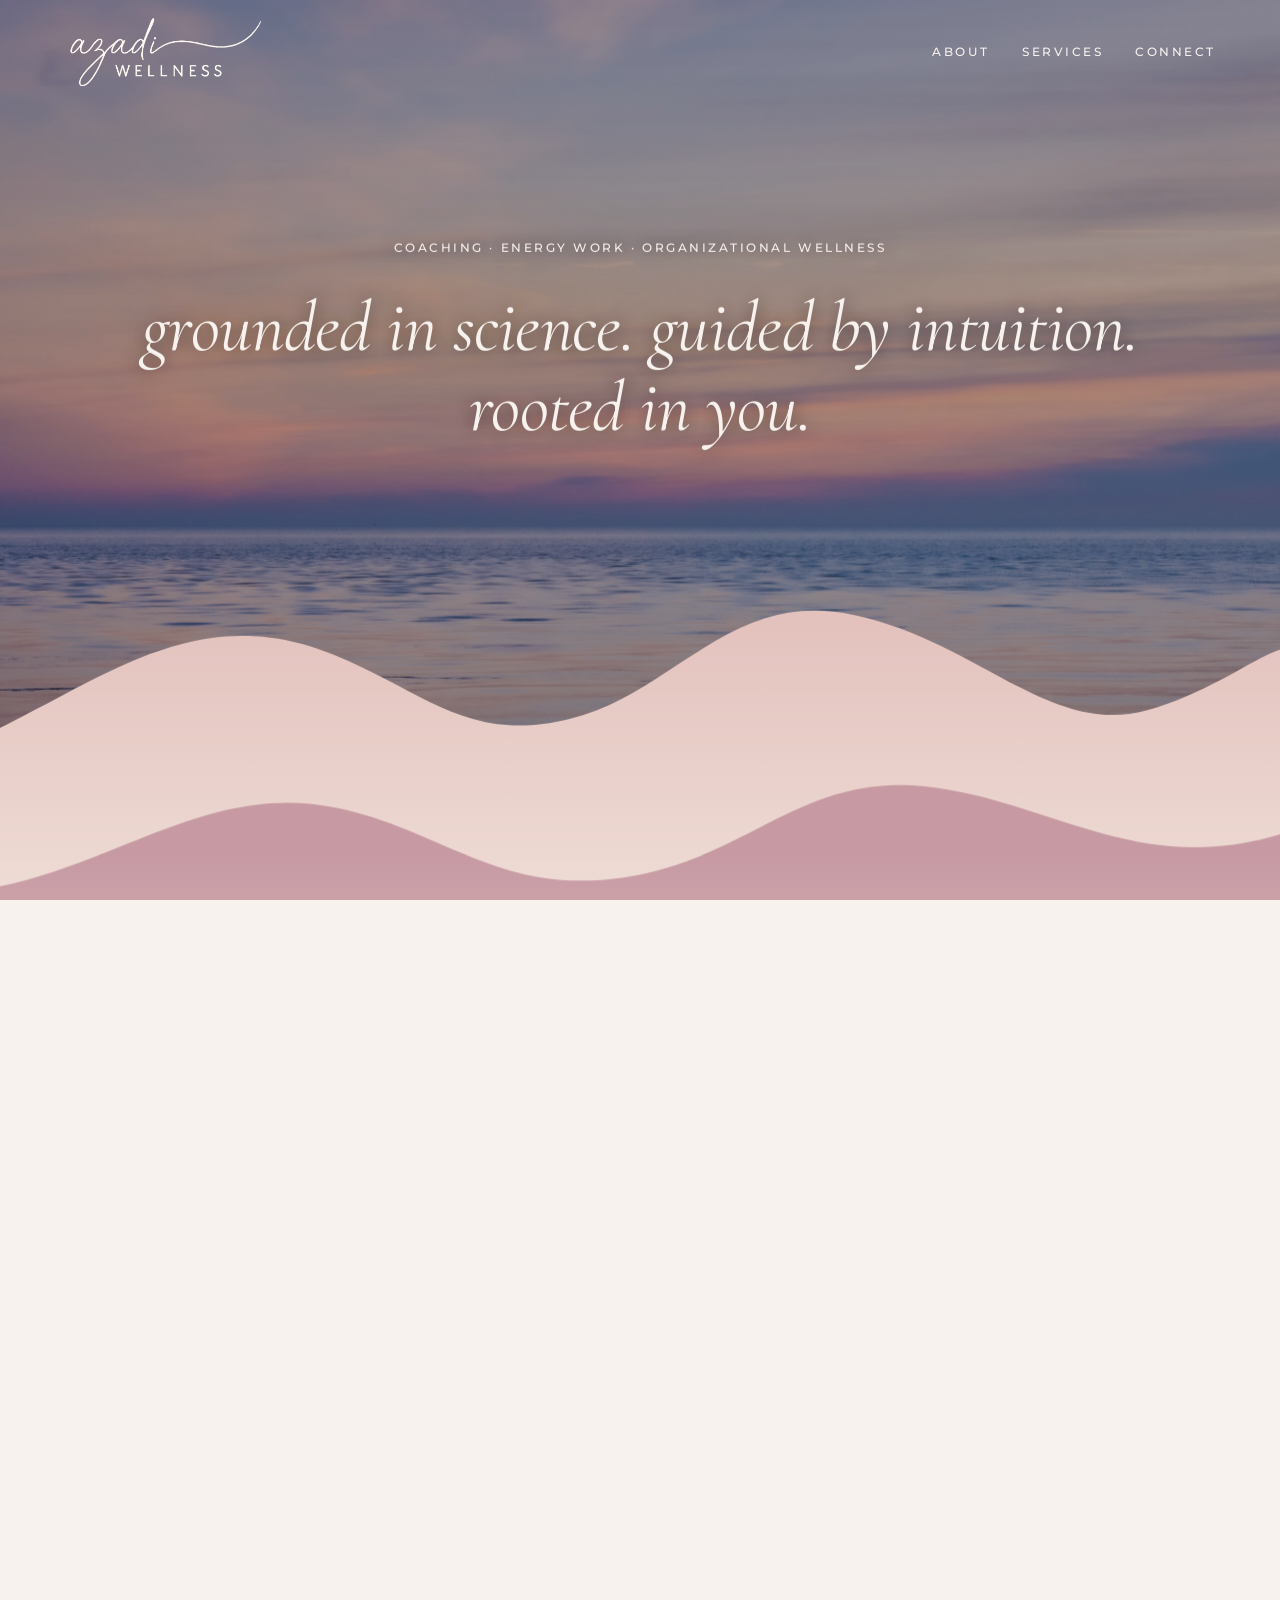
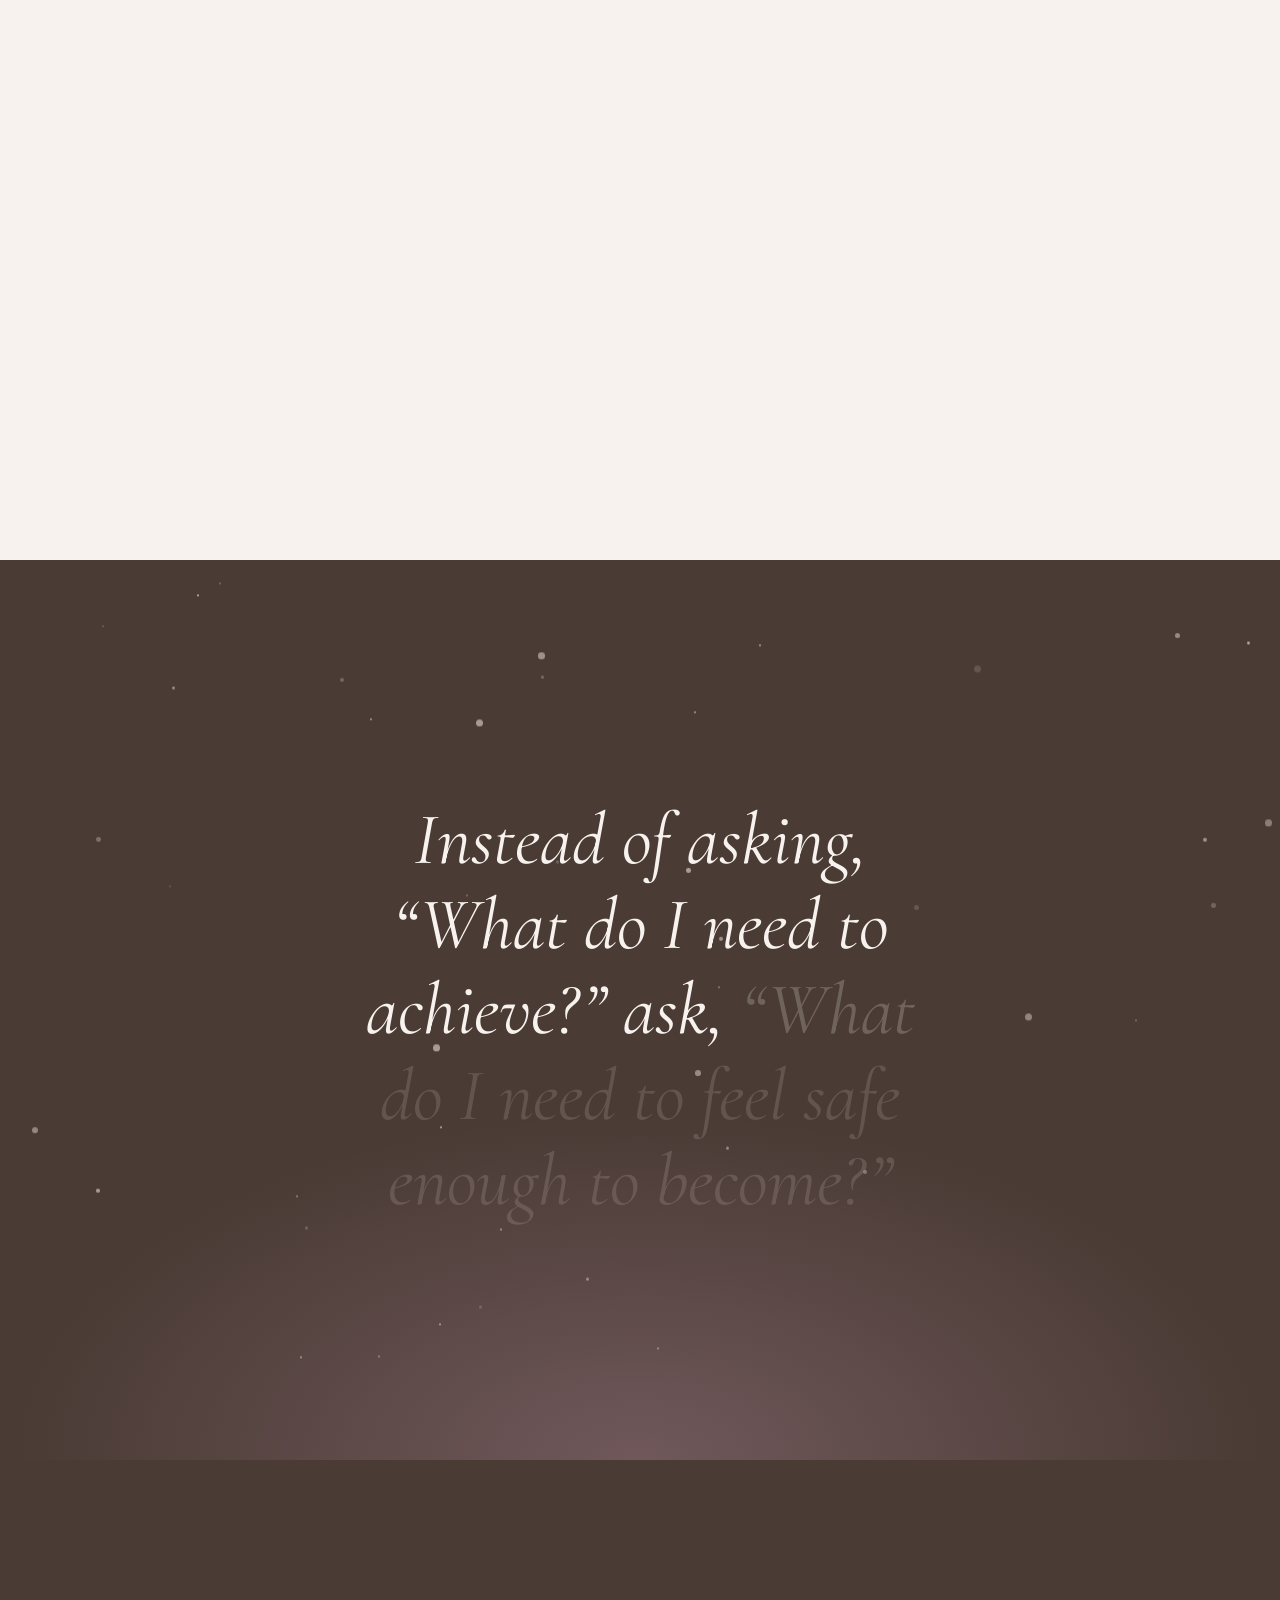
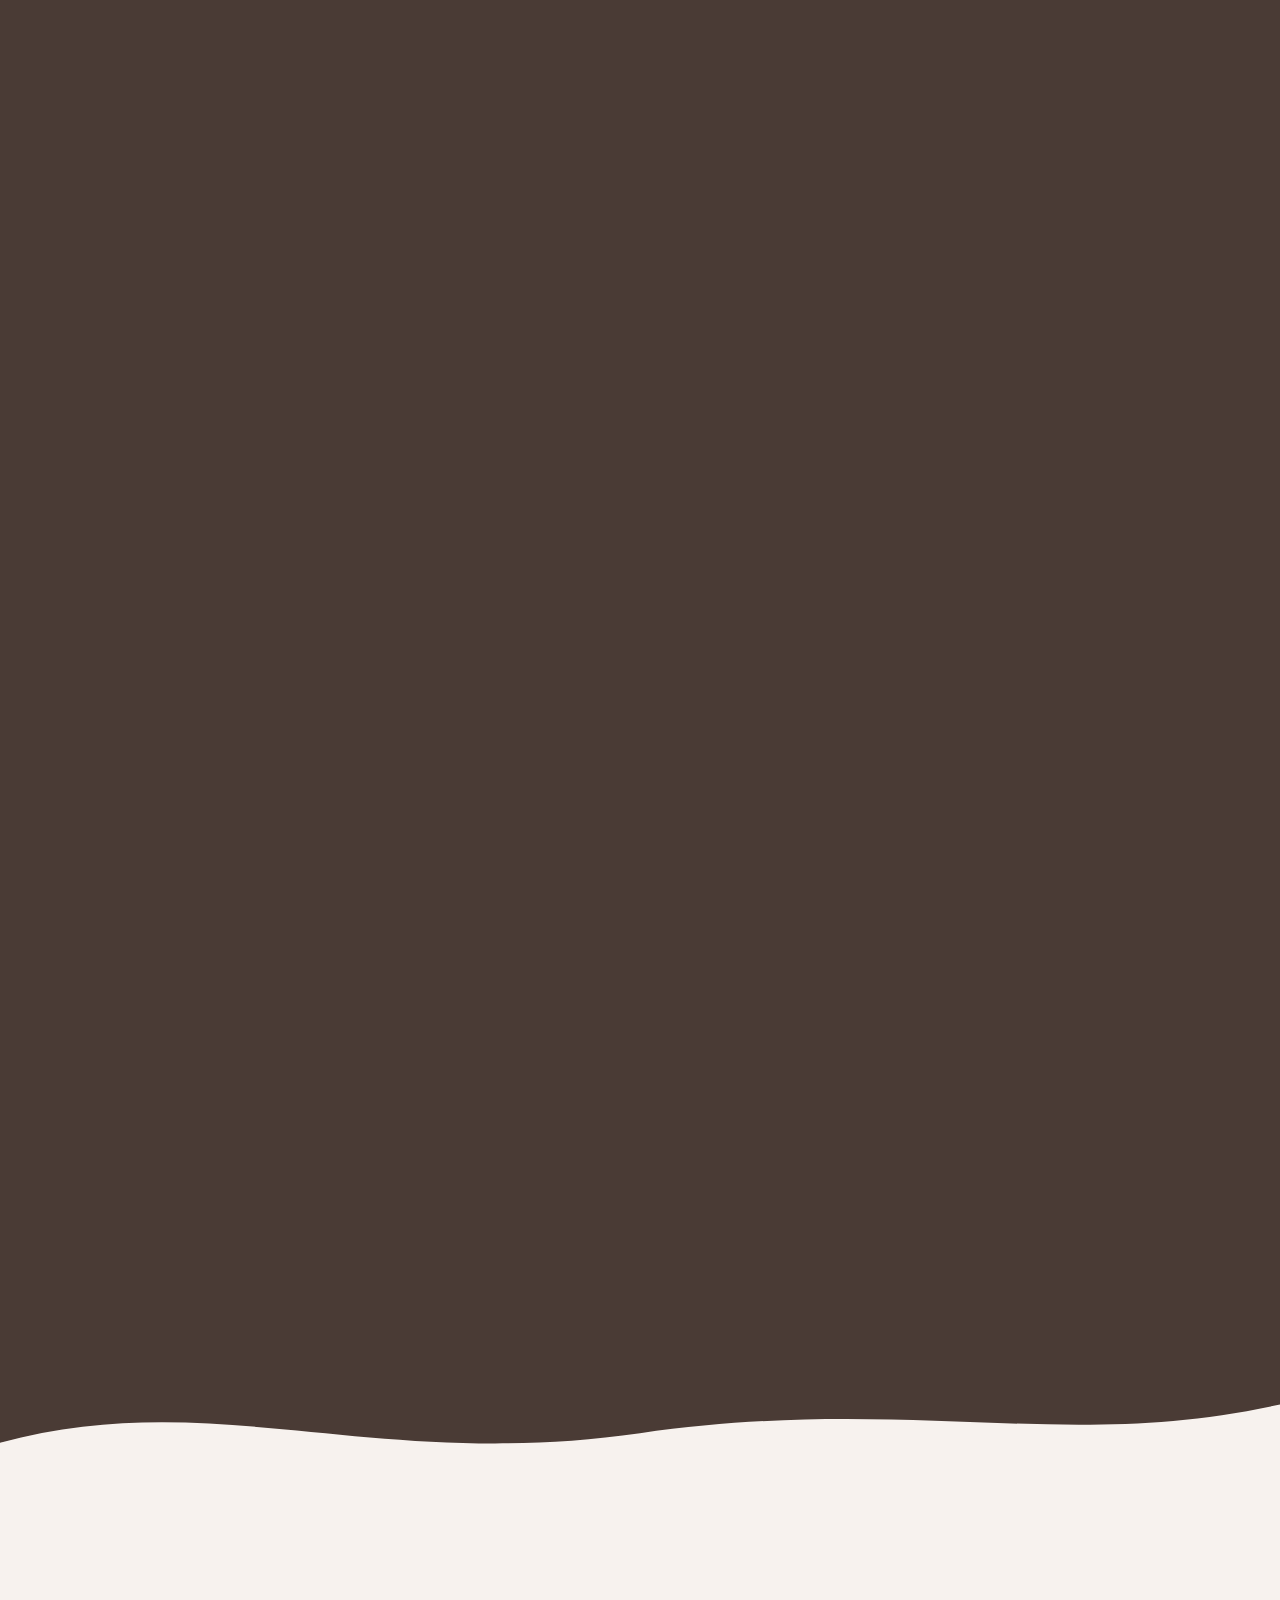
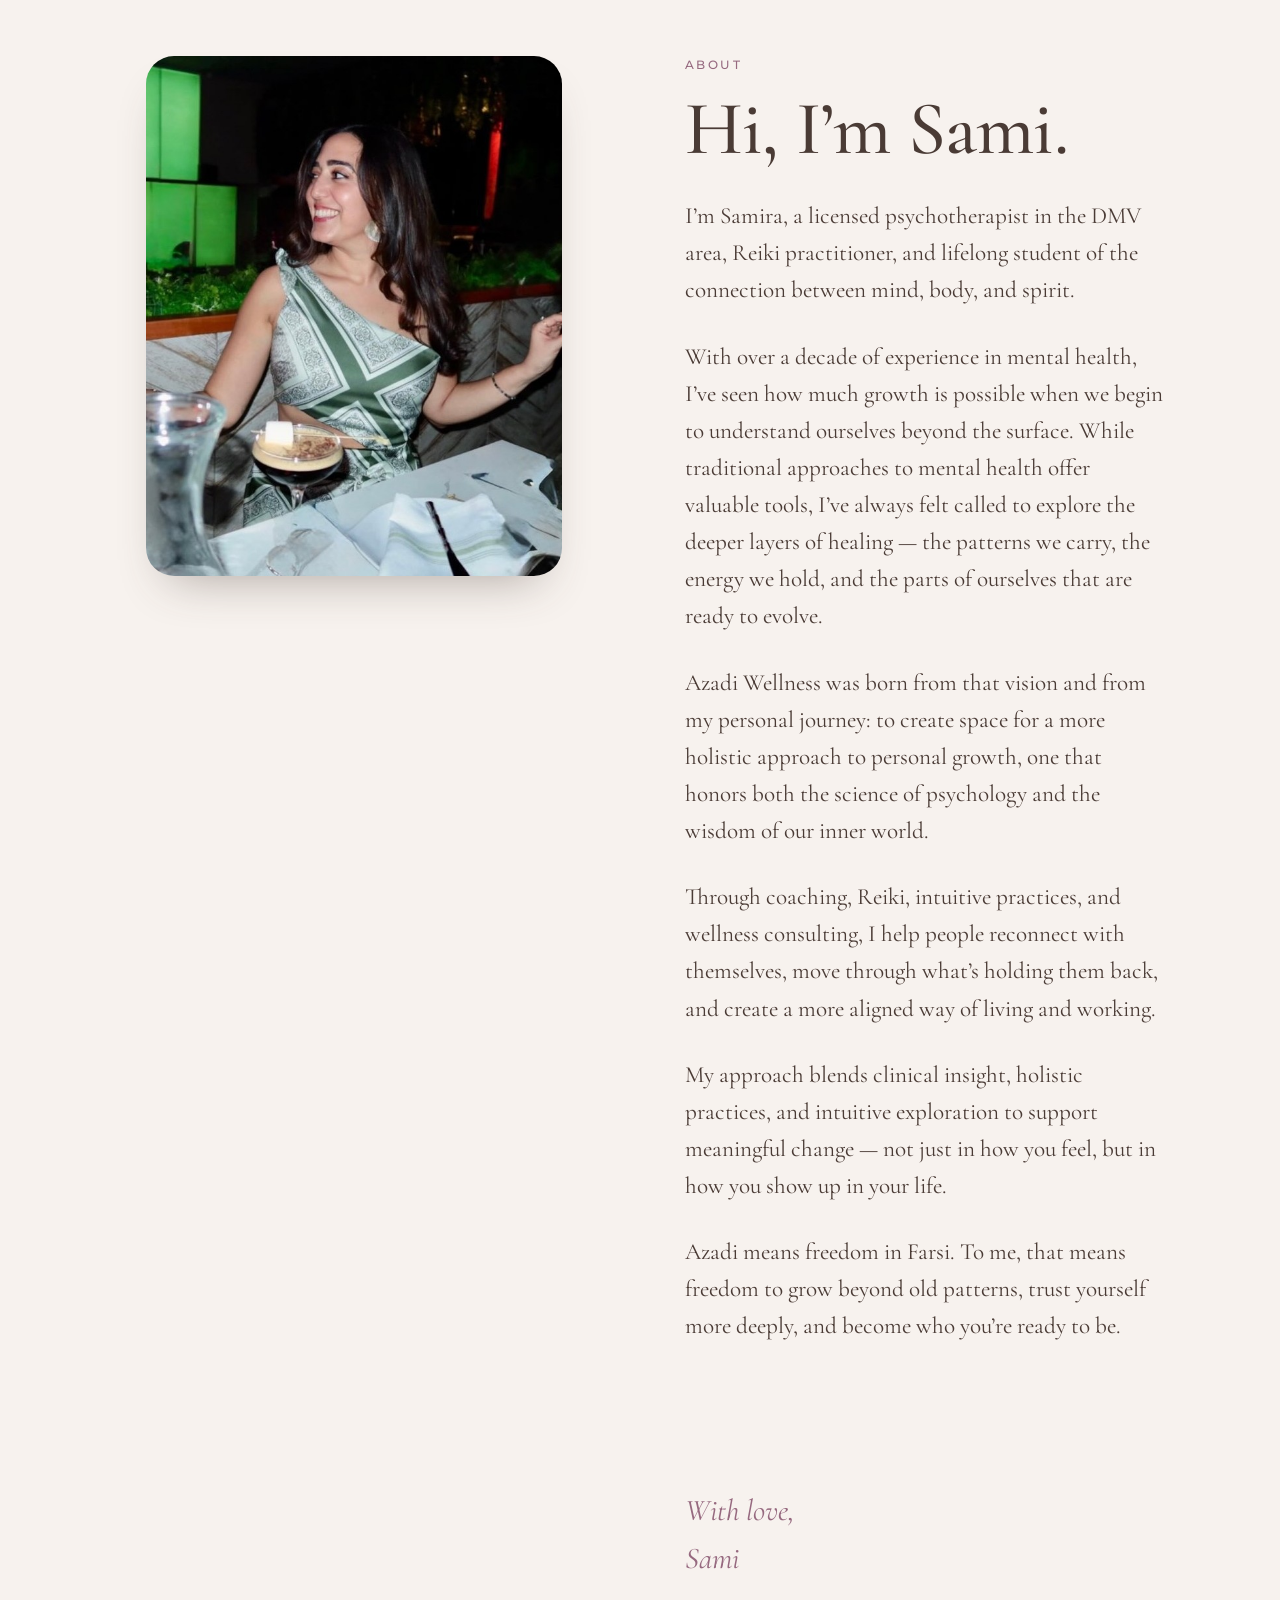
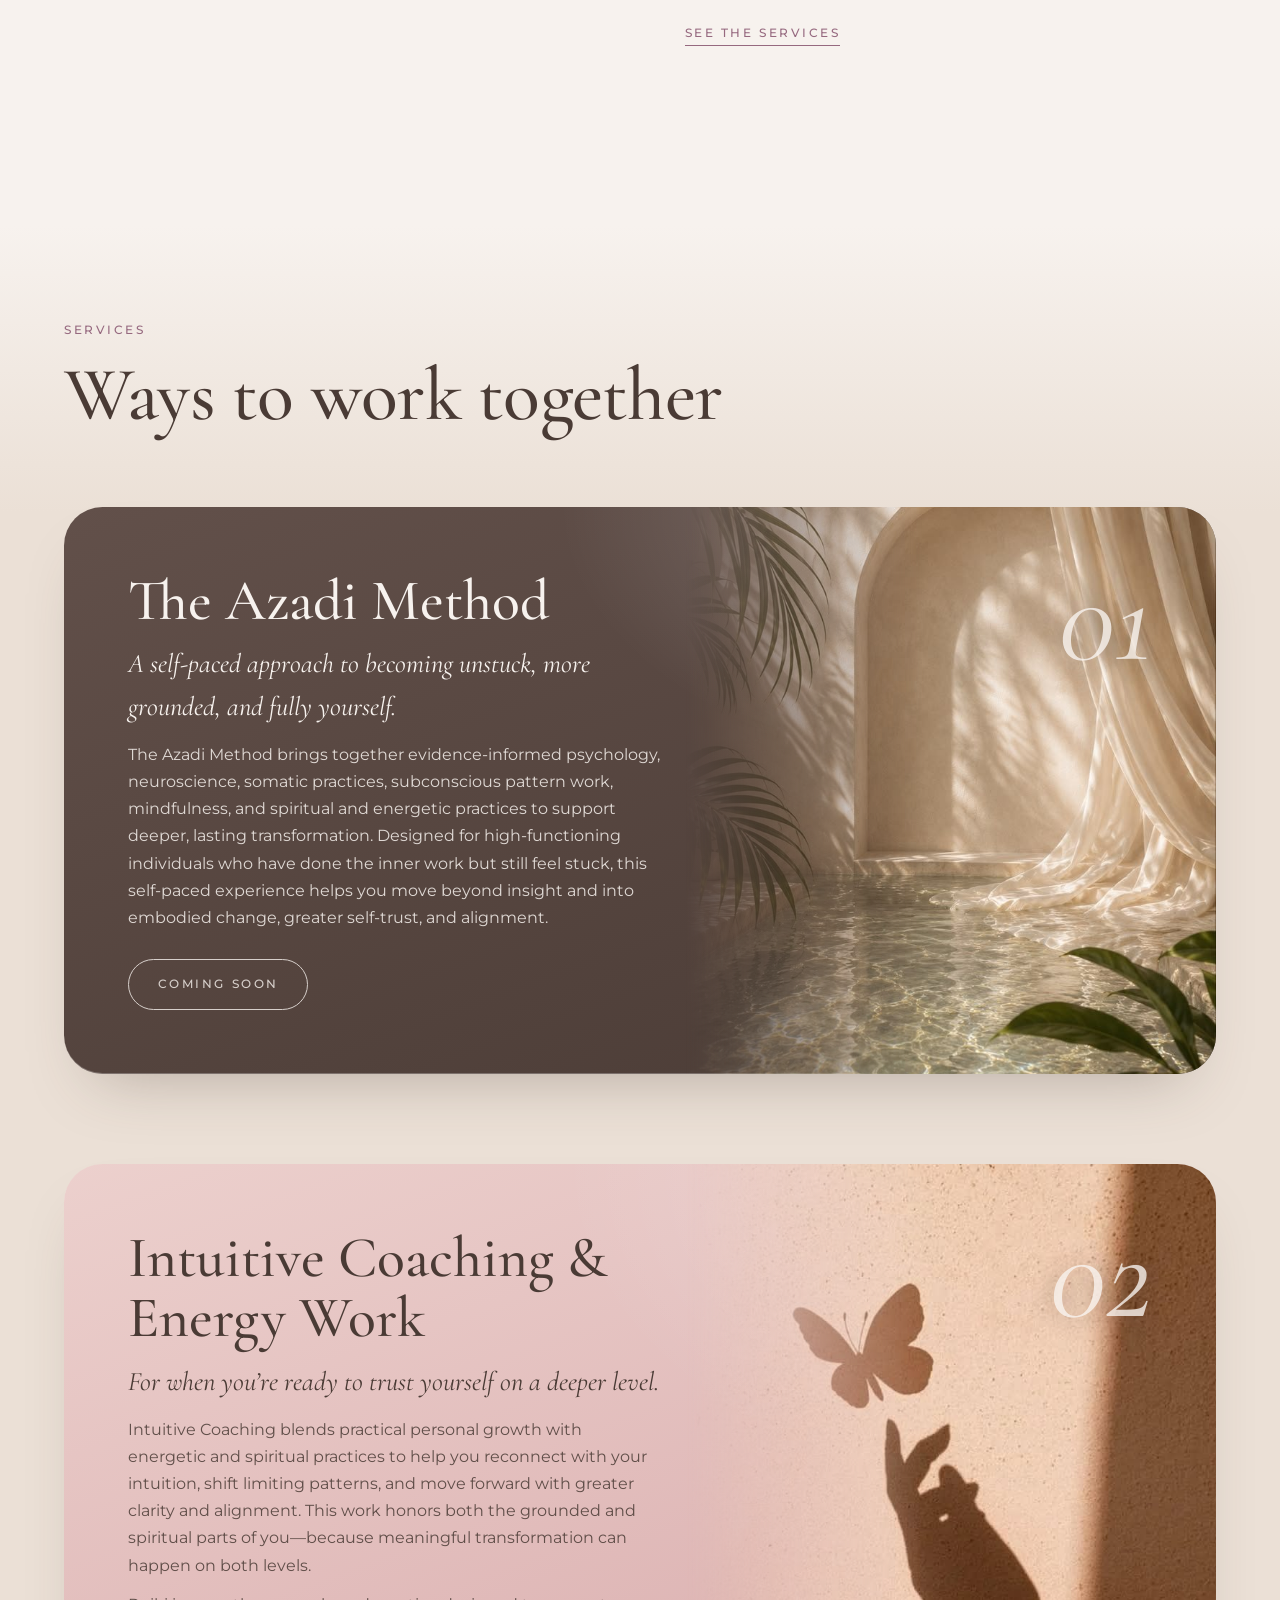
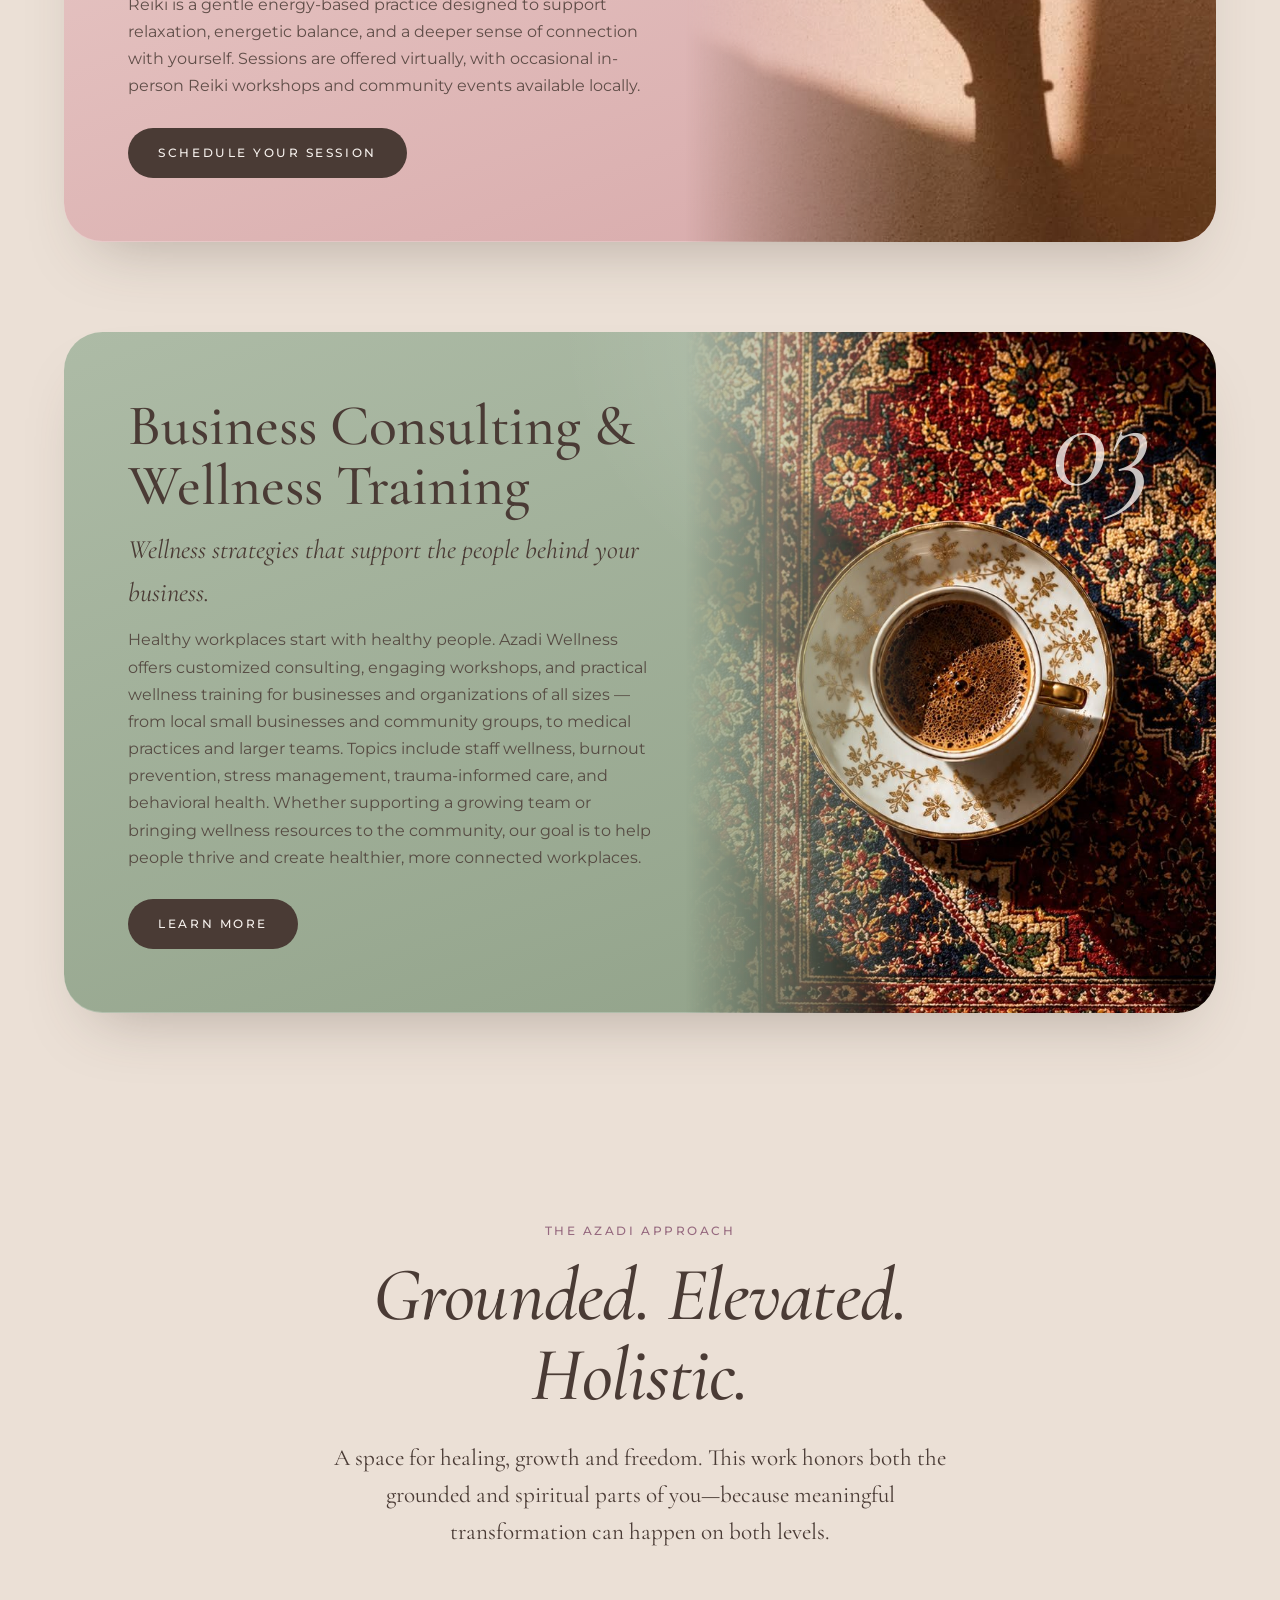
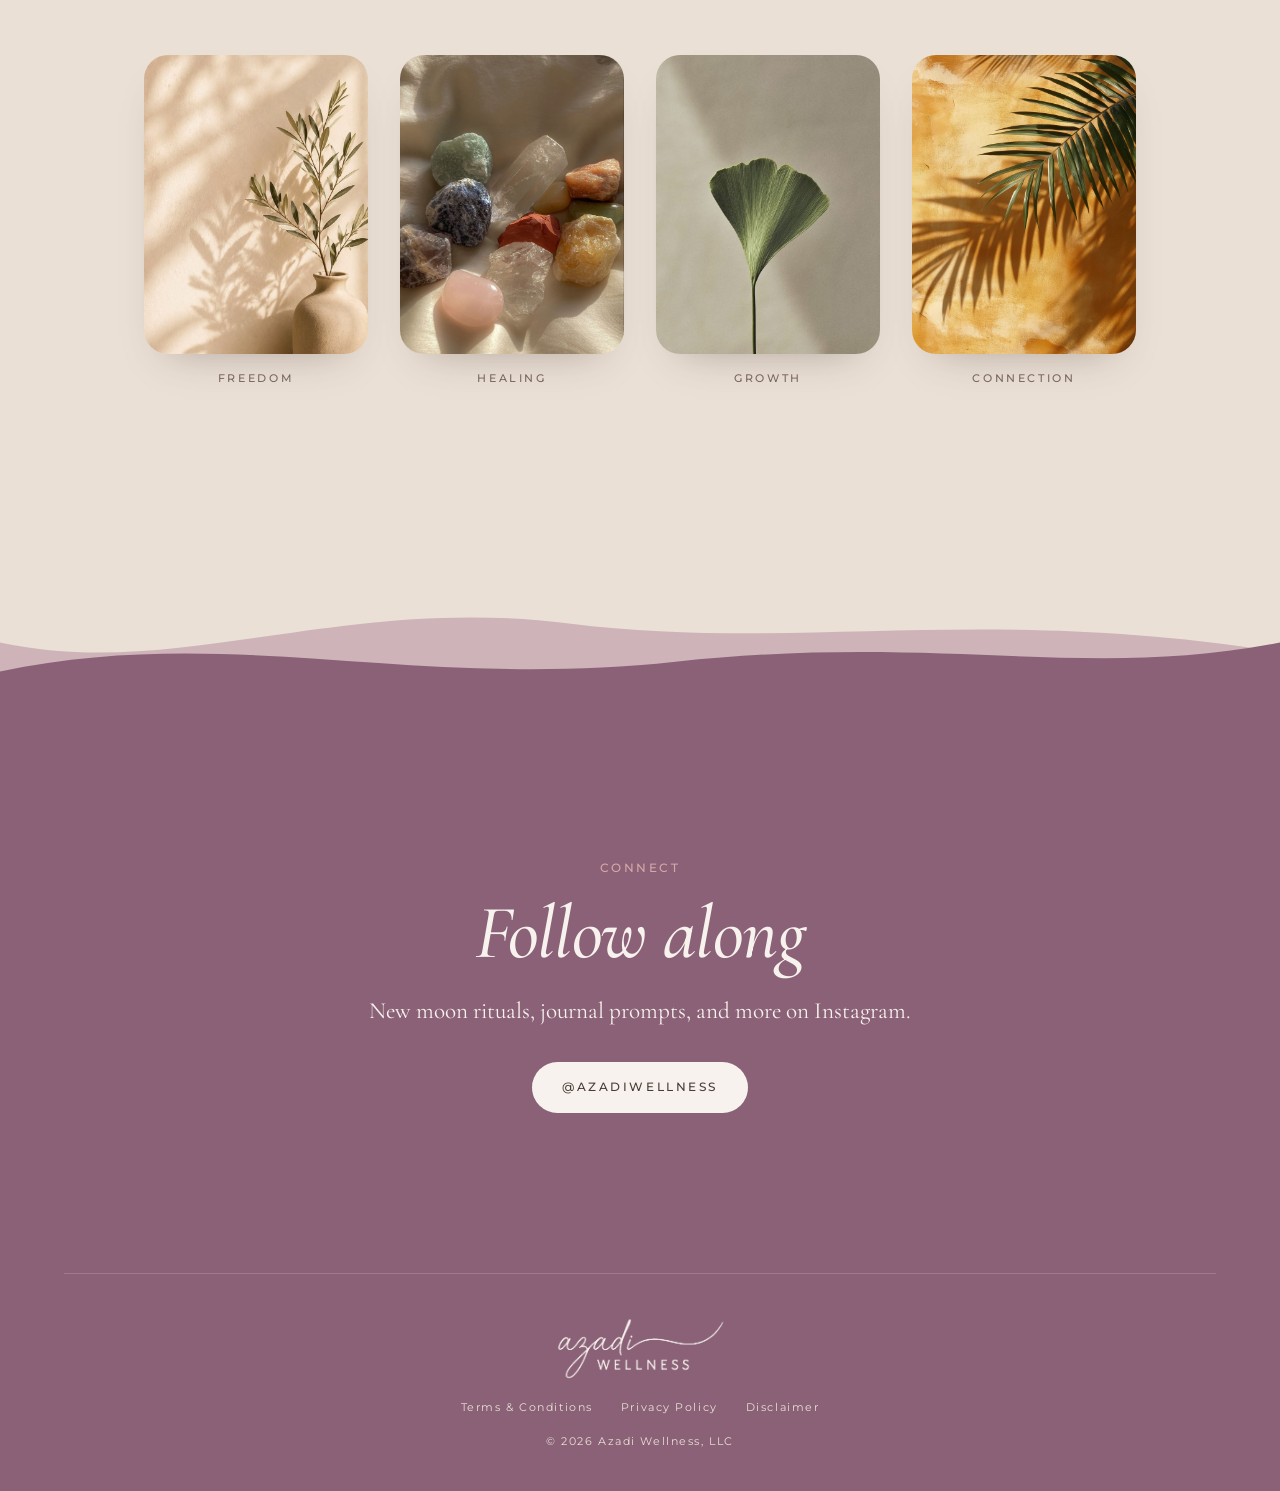
==== commit 6ee7c4b1: "Business page: interest form button, trusted-by band; Azadi Method coming soon Co-Authored-By: Claud" ====
--- a/index.html
+++ b/index.html
@@ -23,7 +23,7 @@
   <link rel="preconnect" href="https://fonts.googleapis.com">
   <link rel="preconnect" href="https://fonts.gstatic.com" crossorigin>
   <link href="https://fonts.googleapis.com/css2?family=Cormorant+Garamond:ital,wght@0,400;0,500;0,600;1,400;1,500&family=Montserrat:wght@400;500;600&display=swap" rel="stylesheet">
-  <link rel="stylesheet" href="styles.css?v=202610151330">
+  <link rel="stylesheet" href="styles.css?v=202610191100">
 </head>
 <body>
 
@@ -119,7 +119,8 @@
             <h3>The Azadi Method</h3>
             <p class="card-tag">A self-paced approach to becoming unstuck, more grounded, and fully yourself.</p>
             <p class="card-body">The Azadi Method brings together evidence-informed psychology, neuroscience, somatic practices, subconscious pattern work, mindfulness, and spiritual and energetic practices to support deeper, lasting transformation. Designed for high-functioning individuals who have done the inner work but still feel stuck, this self-paced experience helps you move beyond insight and into embodied change, greater self-trust, and alignment.</p>
-            <a class="button" href="azadi-method/">Explore the method</a>
+            <!-- TODO: when the Azadi Method is ready, swap this back to a button: <a class="button" href="azadi-method/">Explore the method</a> -->
+            <p class="coming-soon">Coming soon</p>
           </article>
         </li>
         <li class="card" style="--i:1">
@@ -185,6 +186,6 @@
 
   </main>
 
-  <script src="main.js?v=202610151330"></script>
+  <script src="main.js?v=202610191100"></script>
 </body>
 </html>
--- a/styles.css
+++ b/styles.css
@@ -499,6 +499,20 @@
 .button:active { transform: scale(0.97); }
 .tone-ink .button,
 .button.light { background: var(--cream); color: var(--ink); }
+/* Stands in for a card's button while that service is not ready */
+.coming-soon {
+  align-self: flex-start;
+  margin-top: 1rem;
+  padding: 0.95rem 1.8rem;
+  border: 1px solid currentColor;
+  border-radius: 999px;
+  font-family: var(--sans);
+  font-size: 0.72rem;
+  font-weight: 500;
+  letter-spacing: 0.22em;
+  text-transform: uppercase;
+  opacity: 0.8;
+}
 
 /* Connect + footer */
 .connect {
@@ -642,6 +656,34 @@
 .biz-offers .biz-icon { margin: 0 auto 1.1rem; color: var(--taupe); }
 .biz-offers h3 { margin-bottom: 0.6rem; font-family: var(--sans); font-size: 0.78rem; font-weight: 600; letter-spacing: 0.16em; text-transform: uppercase; }
 .biz-offers p { font-size: 0.88em; line-height: 1.6; opacity: 0.85; }
+.biz-offer-cta { display: table; margin: clamp(1.75rem, 4vw, 2.5rem) auto 0; }
+/* A quiet "trusted by" band between hairlines, like a client logo row */
+.biz-clients {
+  display: grid;
+  gap: 1.25rem 3rem;
+  align-items: center;
+  margin-block: clamp(1rem, 3vw, 2rem);
+  padding-block: clamp(1.75rem, 4vw, 2.5rem);
+  border-block: 1px solid var(--line);
+  text-align: center;
+}
+.biz-clients-label { font-size: 0.7rem; font-weight: 500; letter-spacing: 0.22em; text-transform: uppercase; color: var(--taupe); }
+.biz-clients ul { list-style: none; margin: 0; padding: 0; display: flex; flex-wrap: wrap; justify-content: center; }
+.biz-clients li {
+  padding: 0.25rem clamp(1.5rem, 4vw, 3rem);
+  font-family: var(--serif);
+  font-size: clamp(1.25rem, 2vw, 1.55rem);
+  font-weight: 600;
+  letter-spacing: 0.12em;
+  text-transform: uppercase;
+  color: var(--ink);
+  opacity: 0.75;
+}
+.biz-clients li + li { border-left: 1px solid var(--line); }
+@media (min-width: 48rem) {
+  .biz-clients { grid-template-columns: auto 1fr; text-align: left; }
+  .biz-clients ul { justify-content: flex-start; border-left: 1px solid var(--line); }
+}
 .biz-mission { display: flex; flex-direction: column; justify-content: center; background: linear-gradient(160deg, #e7ebe2, #dfe4d9); }
 .biz h2 { font-family: var(--serif); }
 .biz-mission h2 { margin-bottom: 1rem; font-size: clamp(2rem, 3.6vw, 2.6rem); }
@@ -701,6 +743,7 @@
 @media (max-width: 48rem) {
   .biz-cta { grid-template-columns: 1fr; justify-items: center; text-align: center; }
   .biz-offers li + li { border-left: 0; }
+  .biz-offer-cta { padding-inline: 1.4rem; letter-spacing: 0.14em; white-space: nowrap; }
   .biz-strip .biz-quote { grid-column: 1 / -1; order: 1; aspect-ratio: auto; padding: 2rem 1.5rem; }
   .biz-strip .biz-quote p { max-width: 26ch; }
   .biz-strip > :last-child { grid-column: 1 / -1; aspect-ratio: 16 / 10; }
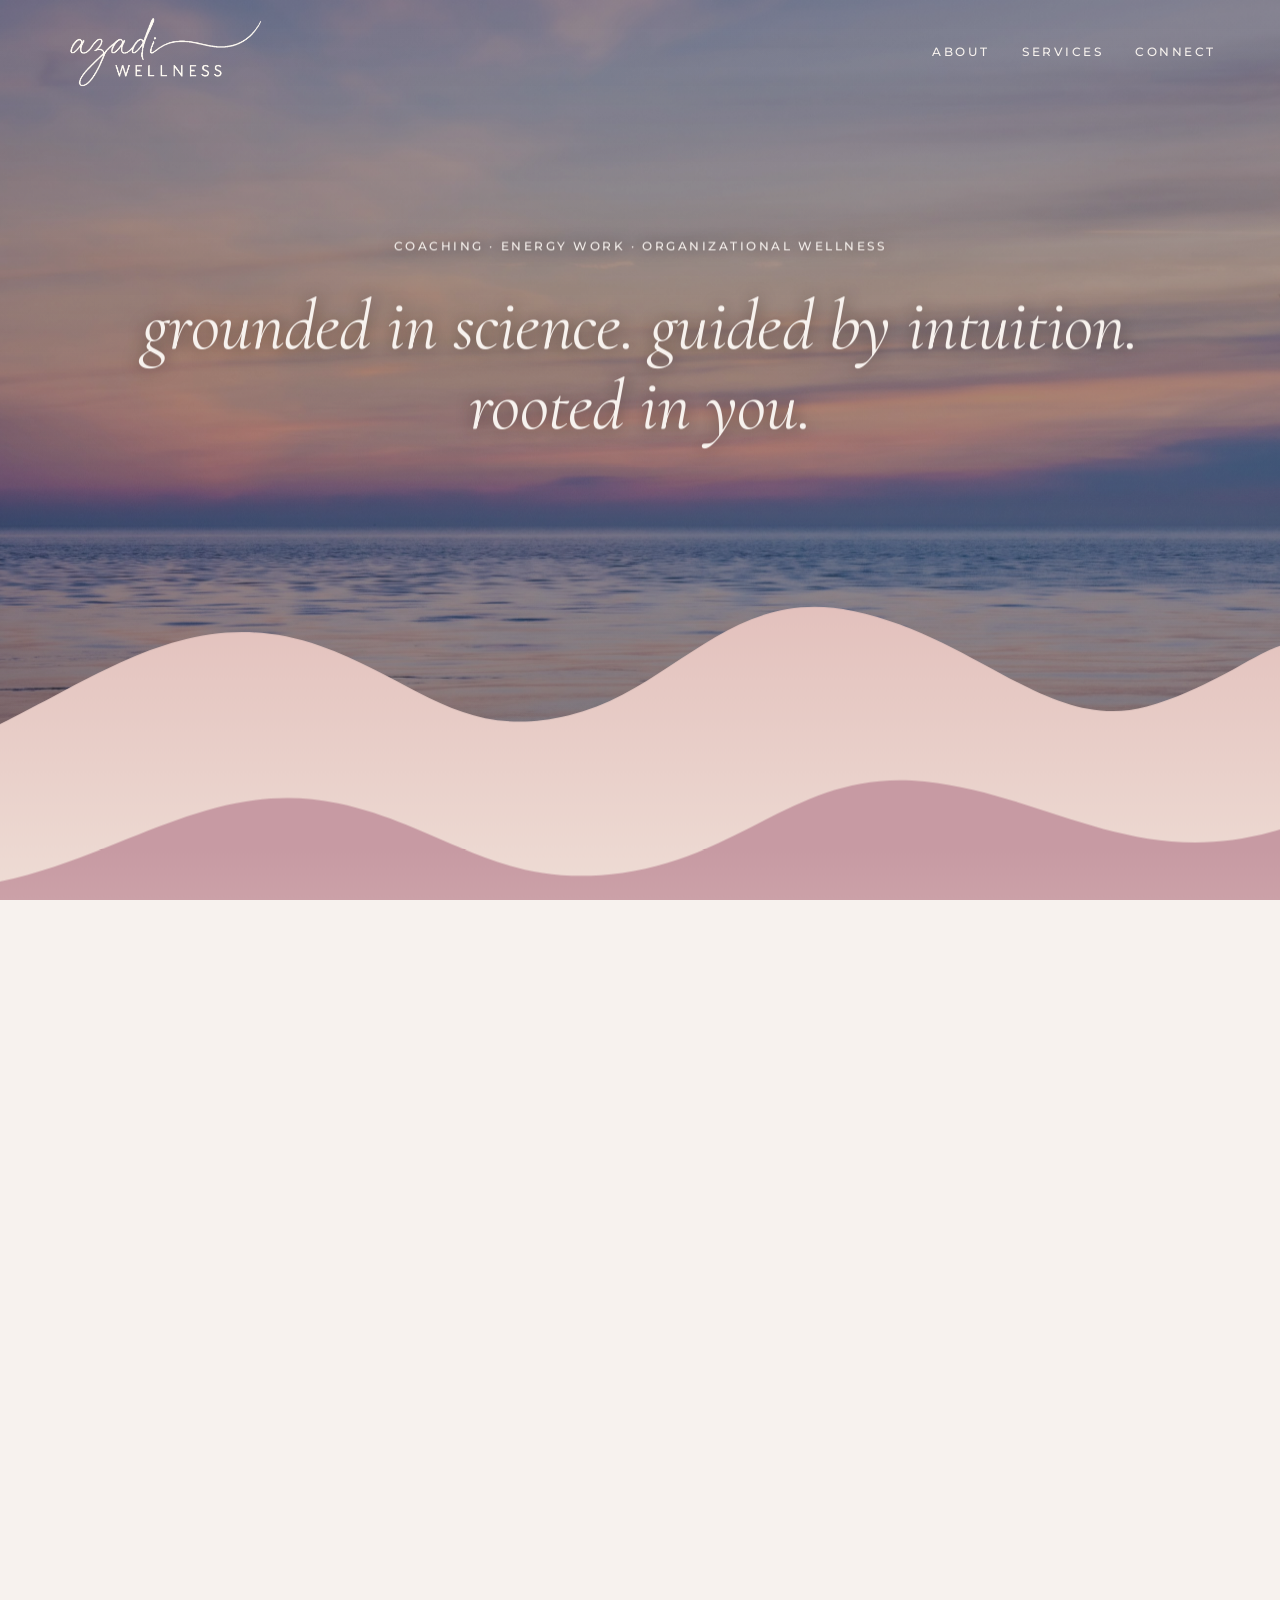
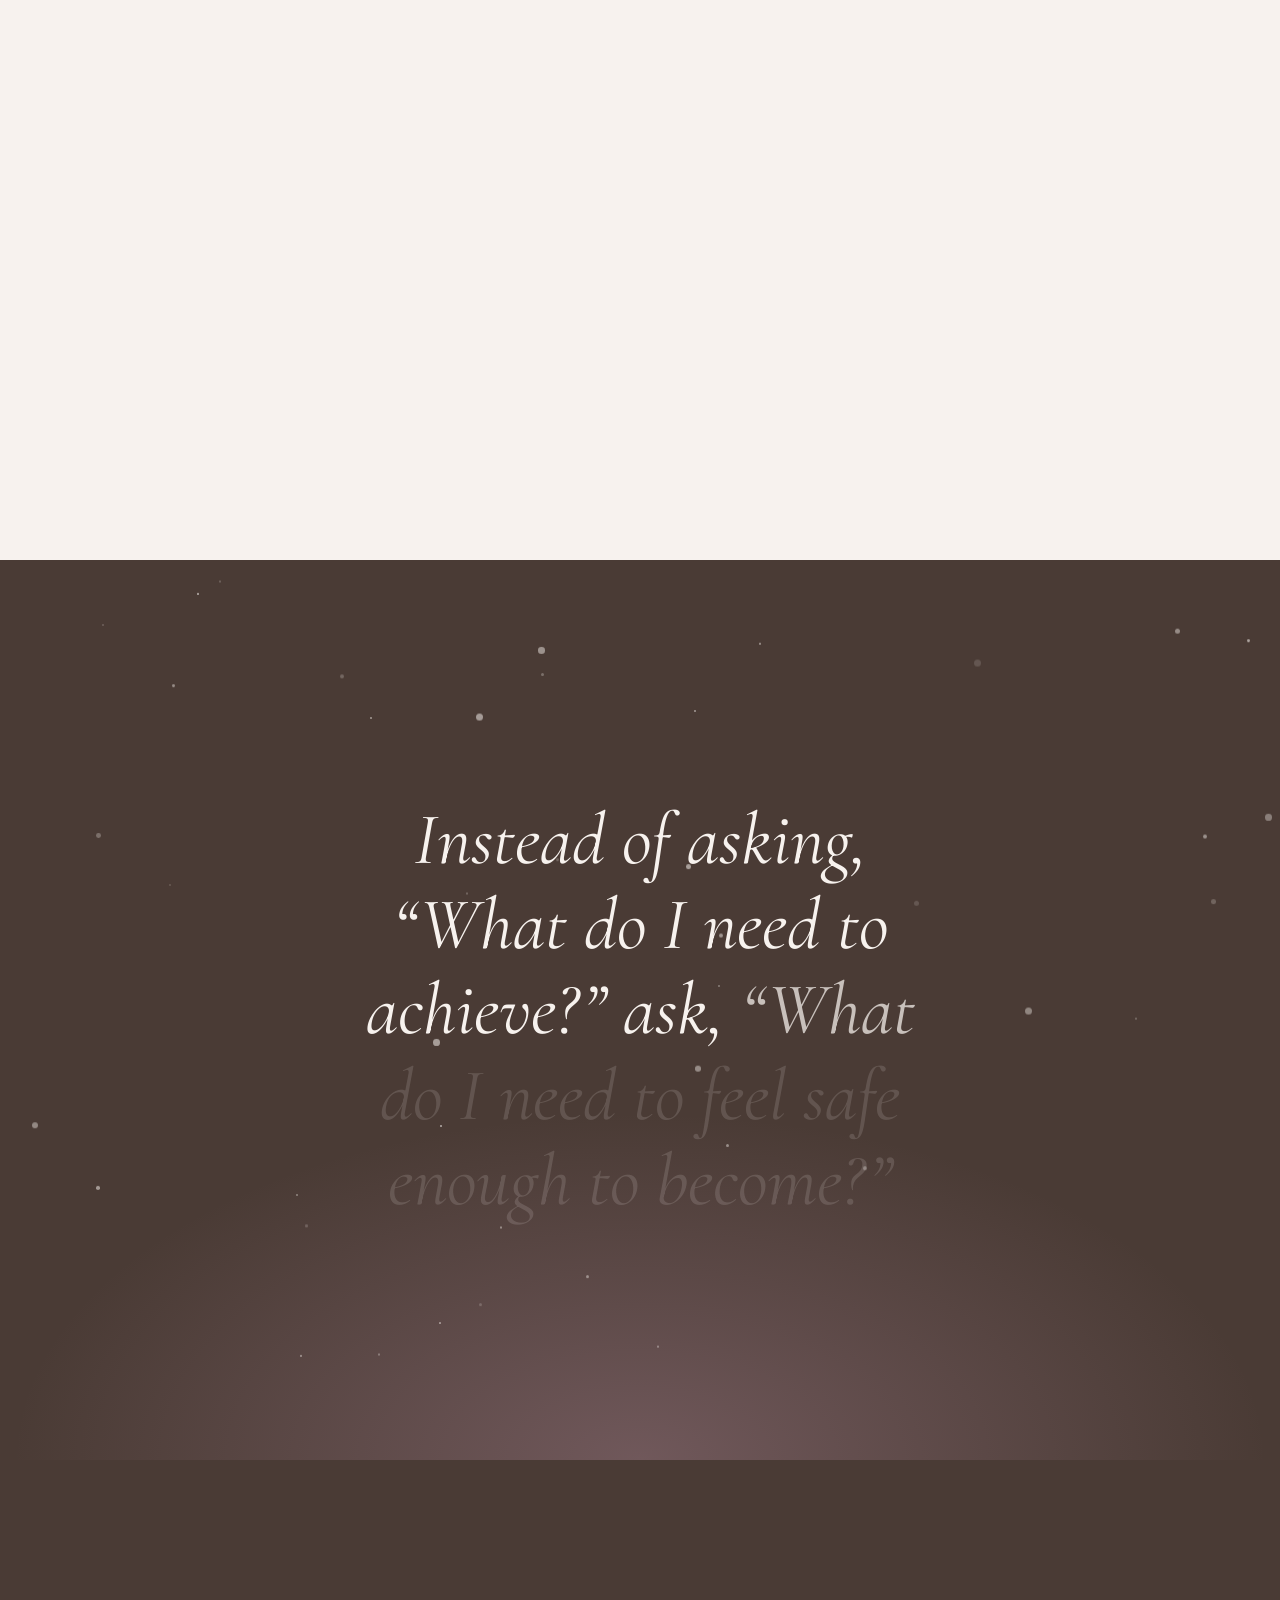
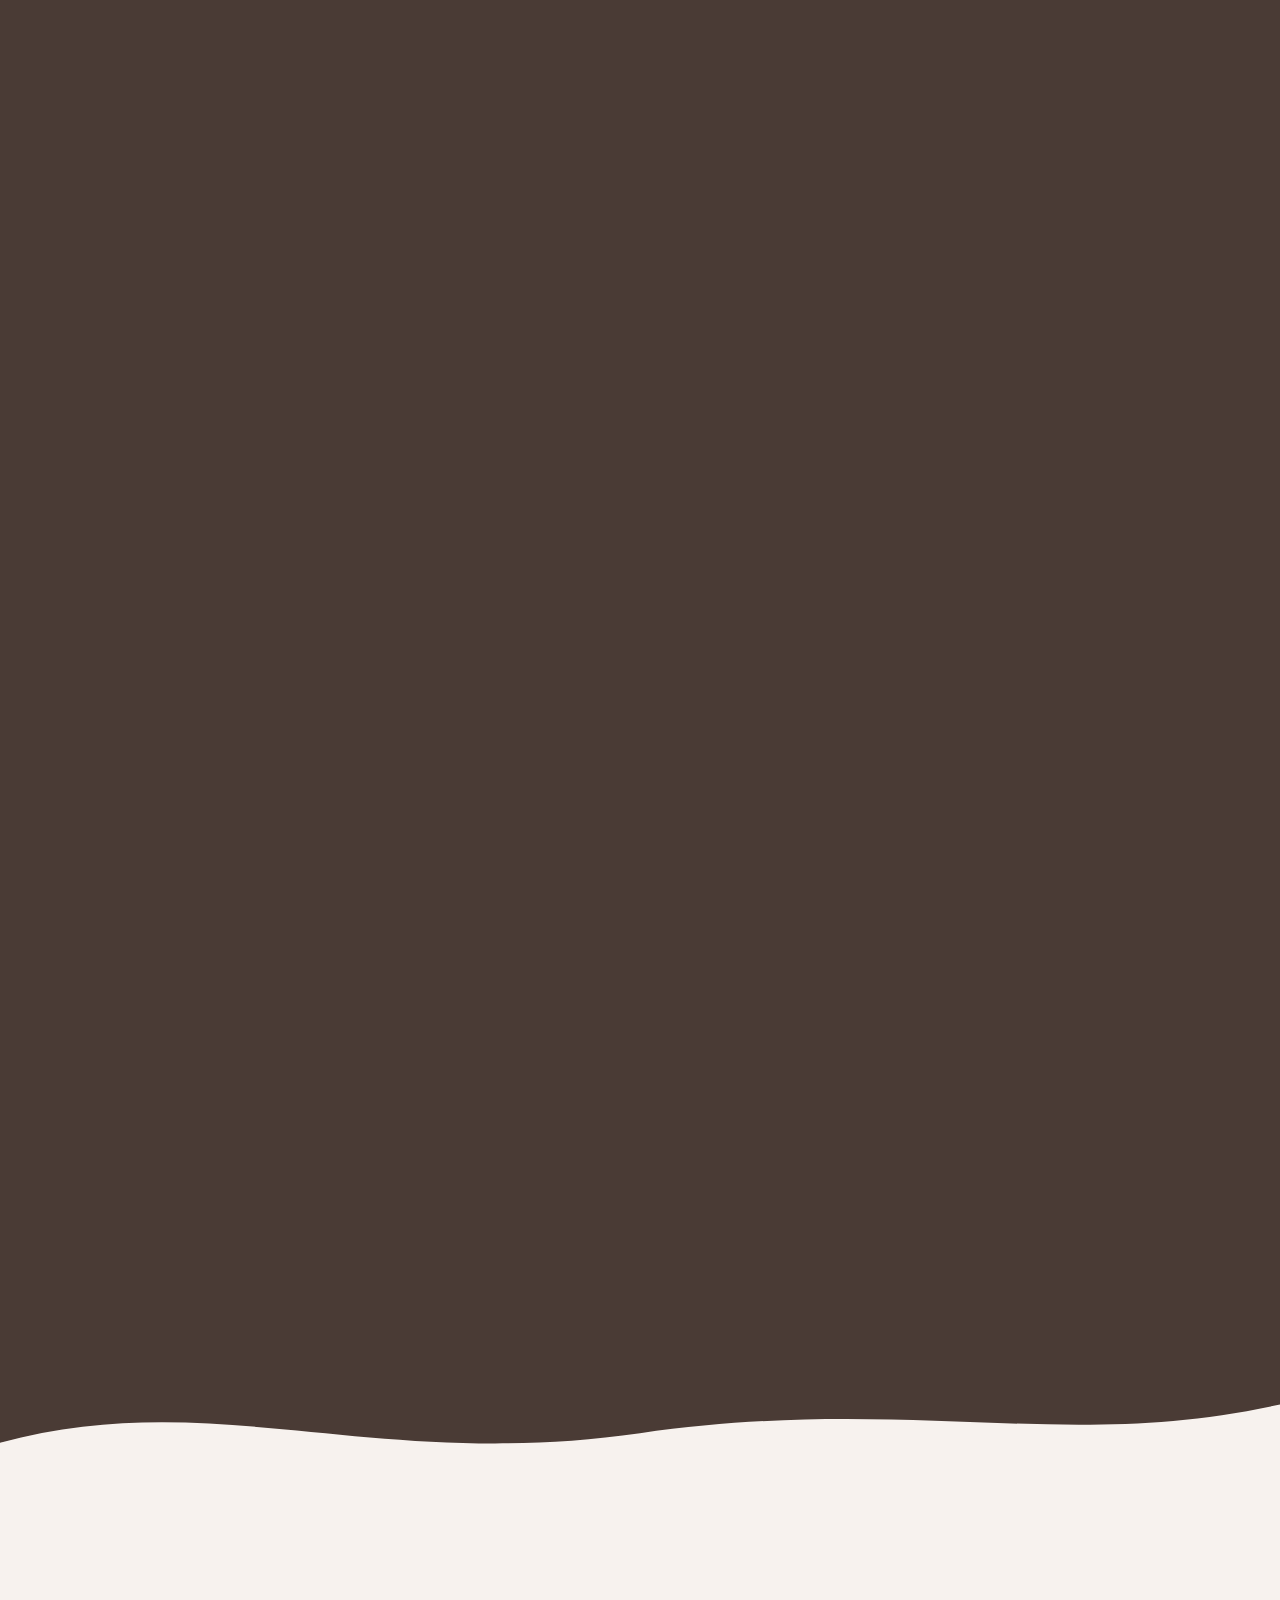
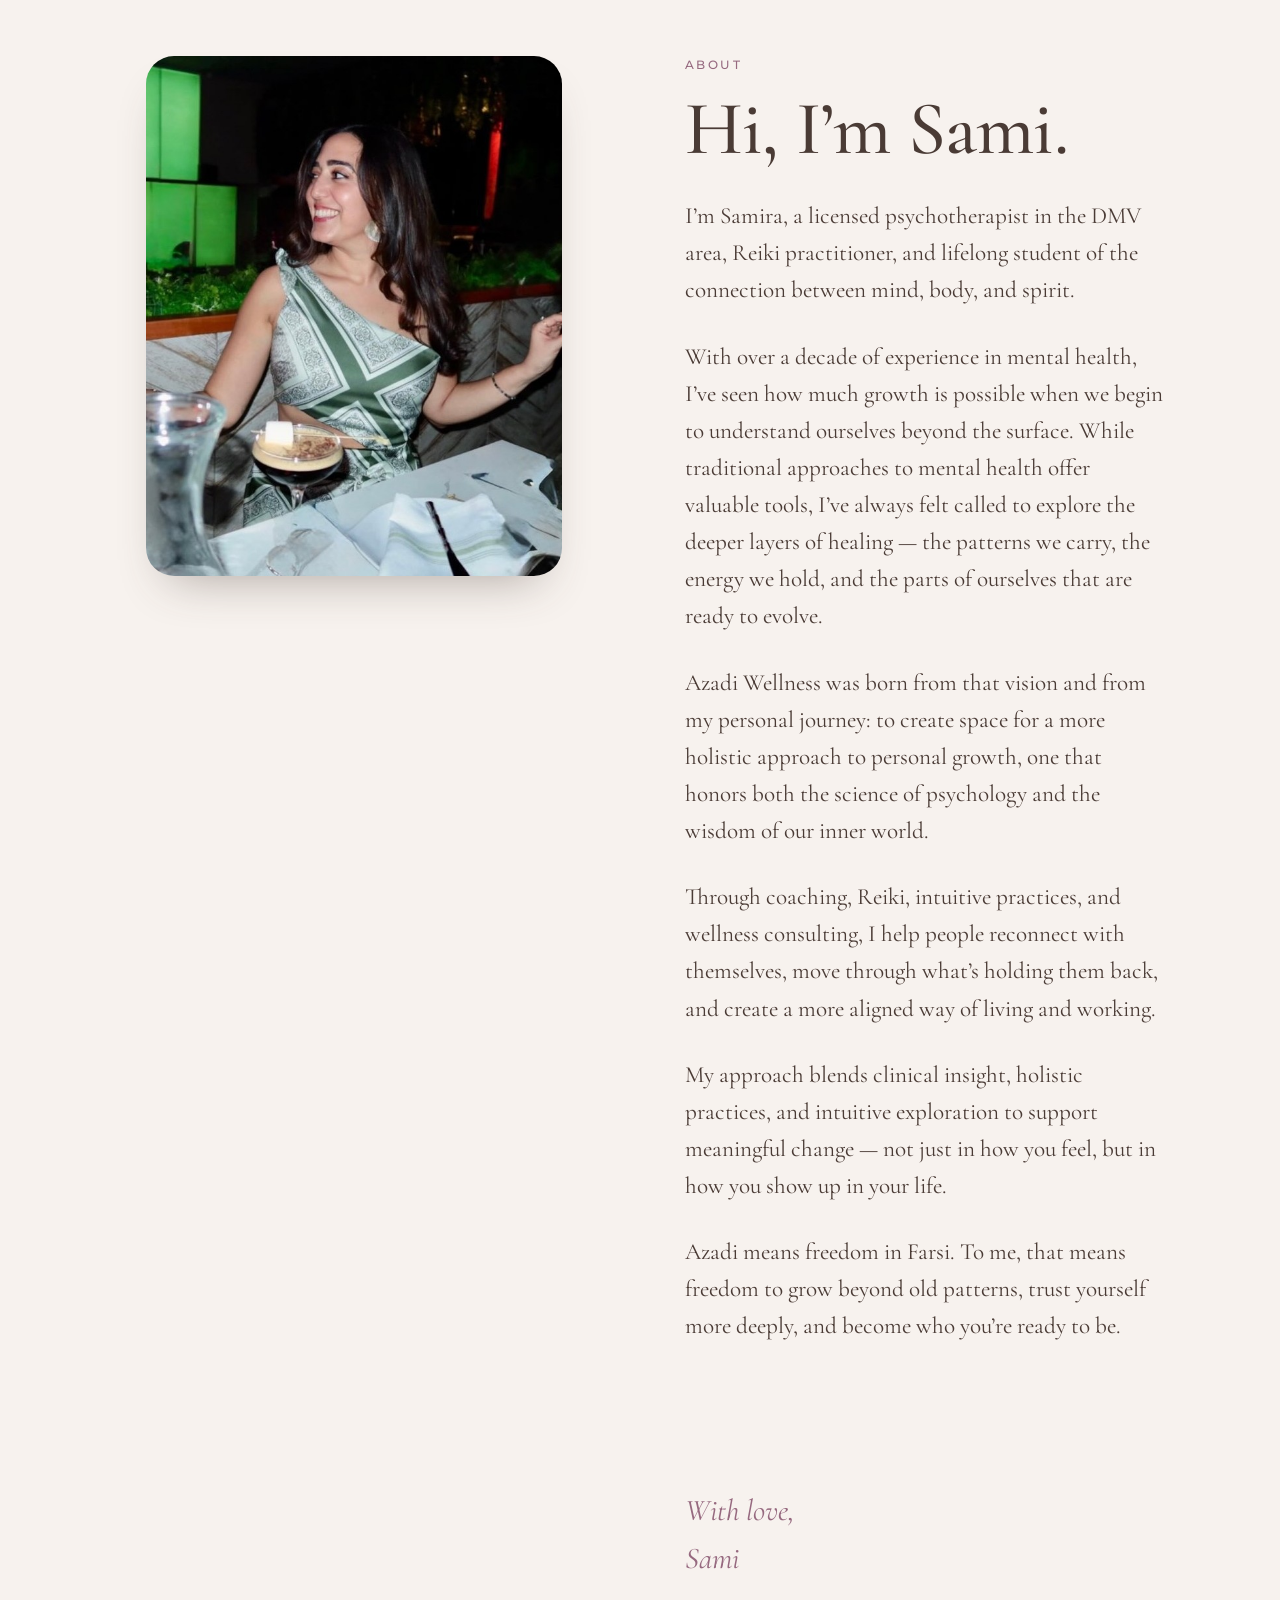
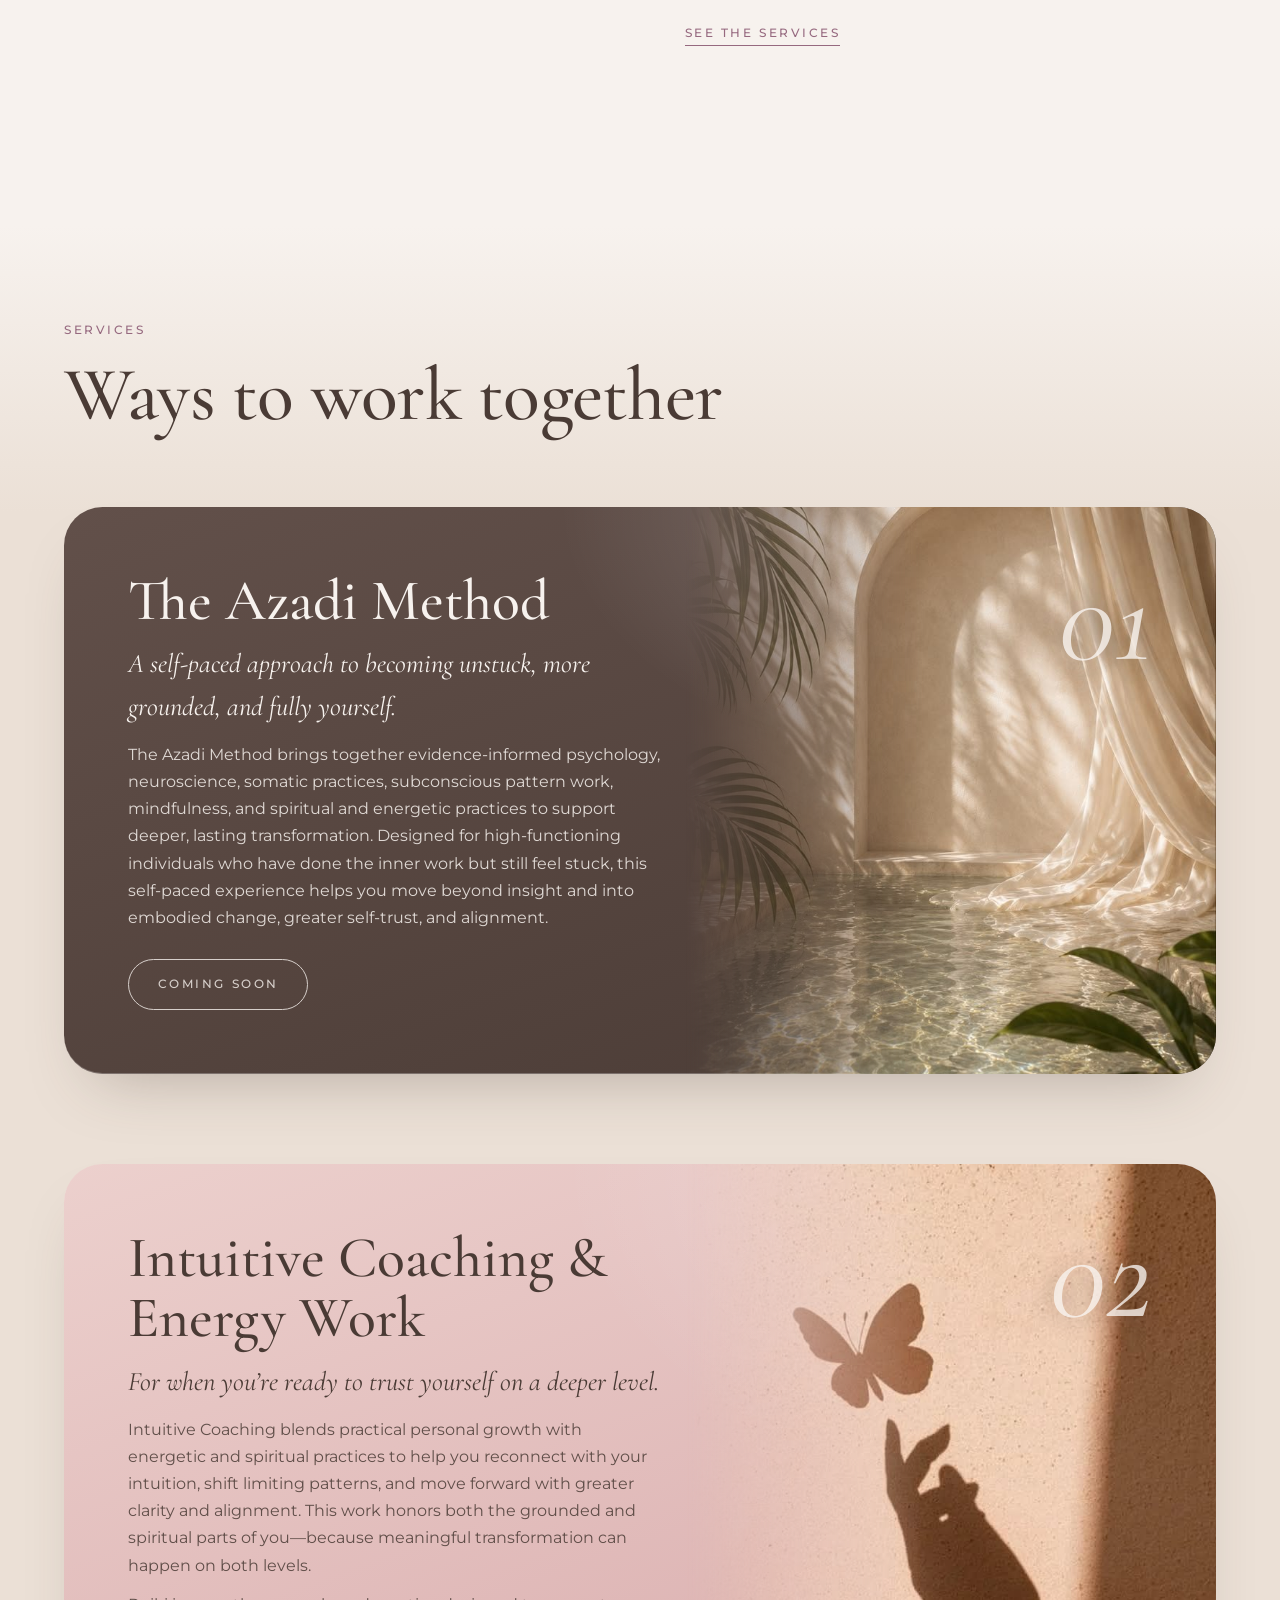
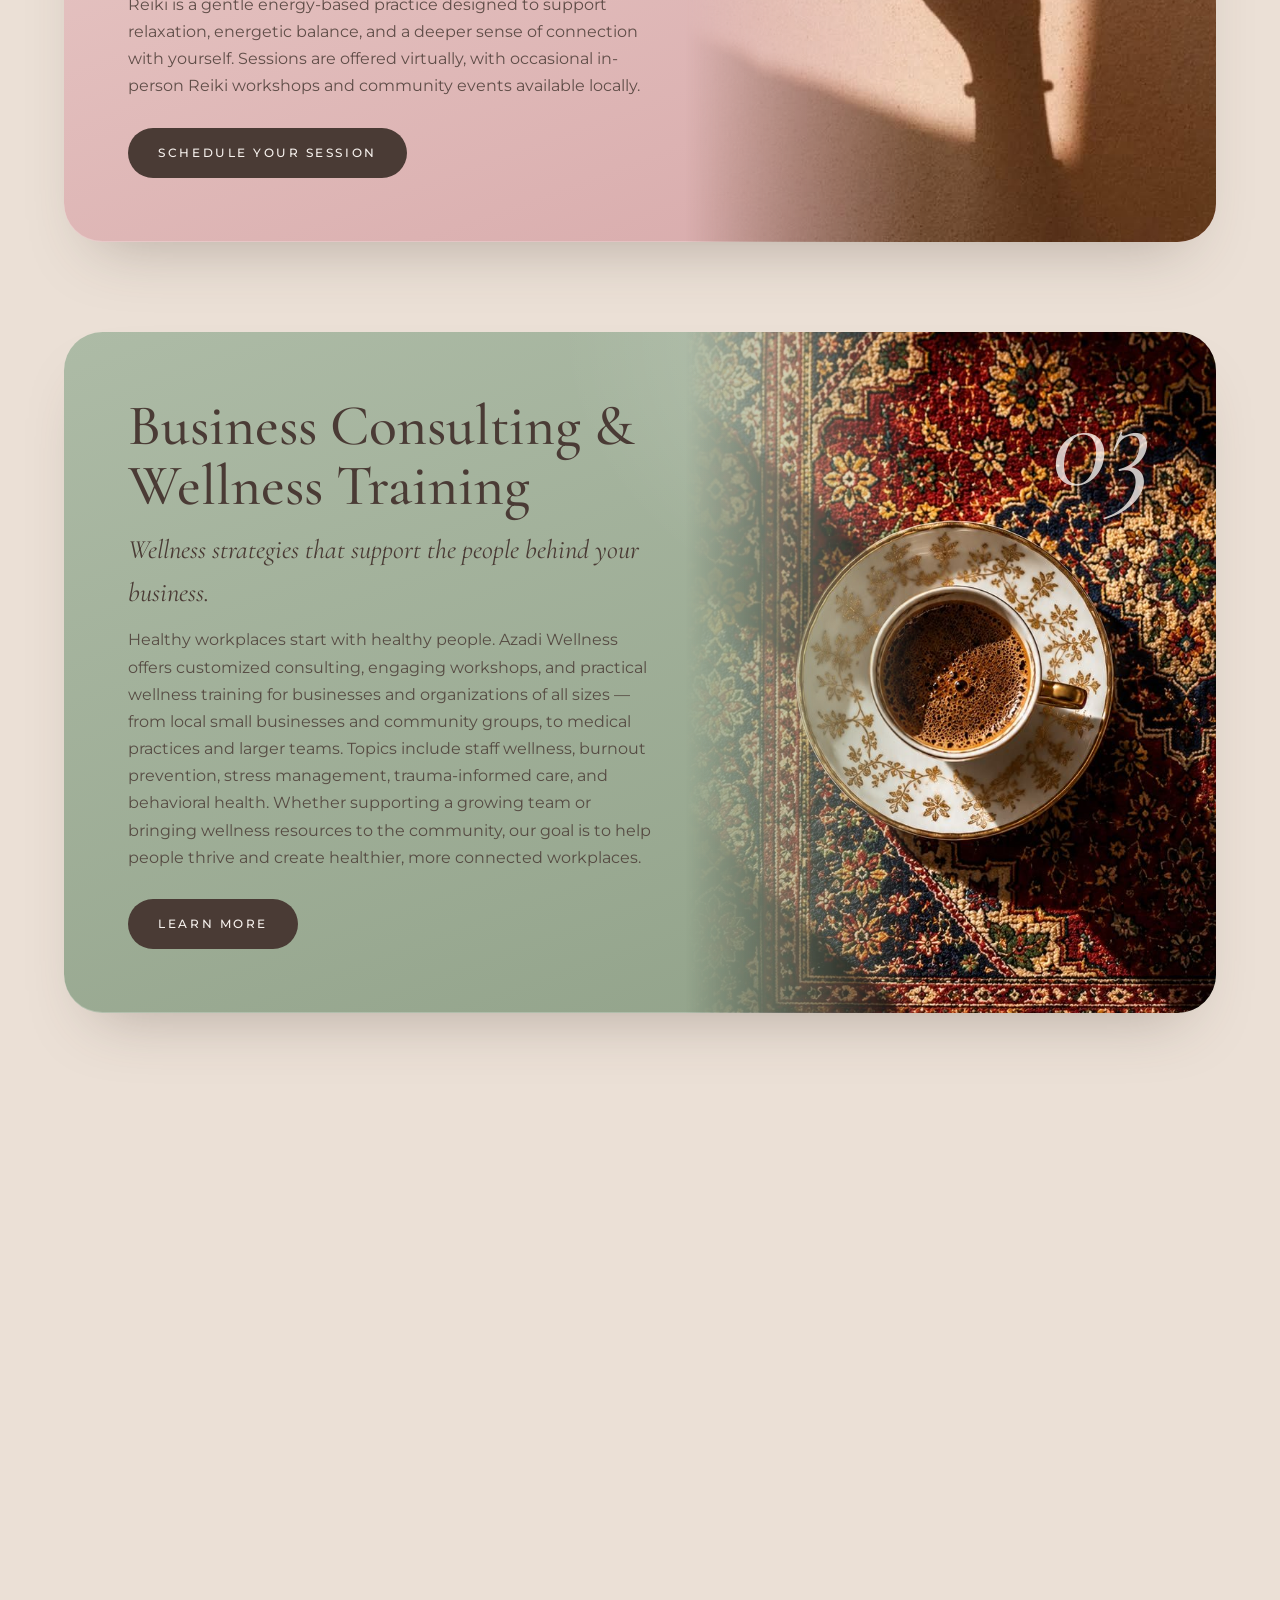
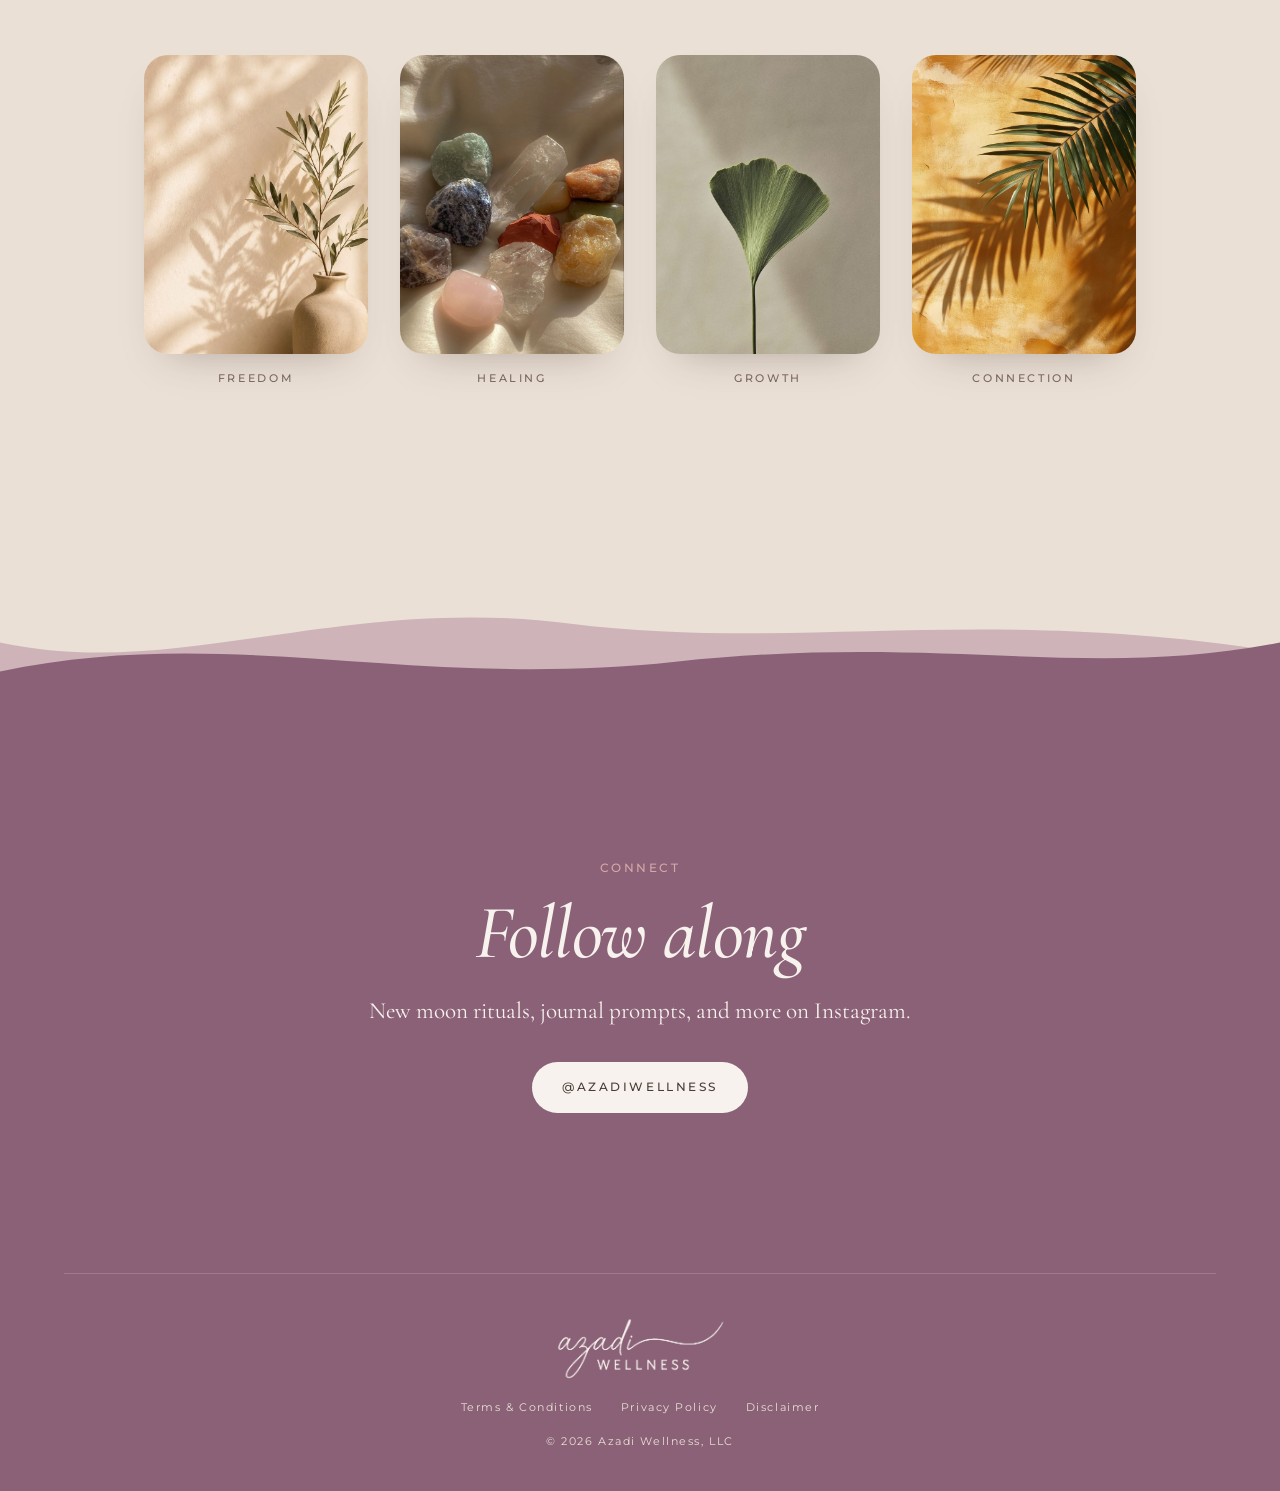
==== commit 66b470e2: "Add four more businesses to the trusted-by band Co-Authored-By: Claude Opus 5.5 <noreply@anthropic.c" ====
--- a/index.html
+++ b/index.html
@@ -23,7 +23,7 @@
   <link rel="preconnect" href="https://fonts.googleapis.com">
   <link rel="preconnect" href="https://fonts.gstatic.com" crossorigin>
   <link href="https://fonts.googleapis.com/css2?family=Cormorant+Garamond:ital,wght@0,400;0,500;0,600;1,400;1,500&family=Montserrat:wght@400;500;600&display=swap" rel="stylesheet">
-  <link rel="stylesheet" href="styles.css?v=202610191100">
+  <link rel="stylesheet" href="styles.css?v=202610231015">
 </head>
 <body>
 
@@ -186,6 +186,6 @@
 
   </main>
 
-  <script src="main.js?v=202610191100"></script>
+  <script src="main.js?v=202610231015"></script>
 </body>
 </html>
--- a/styles.css
+++ b/styles.css
@@ -659,30 +659,25 @@
 .biz-offer-cta { display: table; margin: clamp(1.75rem, 4vw, 2.5rem) auto 0; }
 /* A quiet "trusted by" band between hairlines, like a client logo row */
 .biz-clients {
-  display: grid;
-  gap: 1.25rem 3rem;
-  align-items: center;
   margin-block: clamp(1rem, 3vw, 2rem);
-  padding-block: clamp(1.75rem, 4vw, 2.5rem);
+  padding-block: clamp(1.75rem, 4vw, 2.75rem);
   border-block: 1px solid var(--line);
   text-align: center;
 }
-.biz-clients-label { font-size: 0.7rem; font-weight: 500; letter-spacing: 0.22em; text-transform: uppercase; color: var(--taupe); }
-.biz-clients ul { list-style: none; margin: 0; padding: 0; display: flex; flex-wrap: wrap; justify-content: center; }
+.biz-clients-label { margin-bottom: clamp(1.25rem, 3vw, 1.75rem); font-size: 0.7rem; font-weight: 500; letter-spacing: 0.22em; text-transform: uppercase; color: var(--taupe); }
+.biz-clients ul { list-style: none; margin: 0; padding: 0; display: flex; flex-wrap: wrap; justify-content: center; gap: 0.9rem 2rem; }
 .biz-clients li {
-  padding: 0.25rem clamp(1.5rem, 4vw, 3rem);
   font-family: var(--serif);
-  font-size: clamp(1.25rem, 2vw, 1.55rem);
+  font-size: clamp(1.2rem, 1.8vw, 1.45rem);
   font-weight: 600;
-  letter-spacing: 0.12em;
-  text-transform: uppercase;
+  line-height: 1.25;
   color: var(--ink);
   opacity: 0.75;
 }
-.biz-clients li + li { border-left: 1px solid var(--line); }
-@media (min-width: 48rem) {
-  .biz-clients { grid-template-columns: auto 1fr; text-align: left; }
-  .biz-clients ul { justify-content: flex-start; border-left: 1px solid var(--line); }
+@media (min-width: 60rem) {
+  .biz-clients ul { display: grid; grid-template-columns: repeat(5, 1fr); align-items: center; gap: 0; }
+  .biz-clients li { padding: 0.2rem 1.25rem; }
+  .biz-clients li + li { border-left: 1px solid var(--line); }
 }
 .biz-mission { display: flex; flex-direction: column; justify-content: center; background: linear-gradient(160deg, #e7ebe2, #dfe4d9); }
 .biz h2 { font-family: var(--serif); }
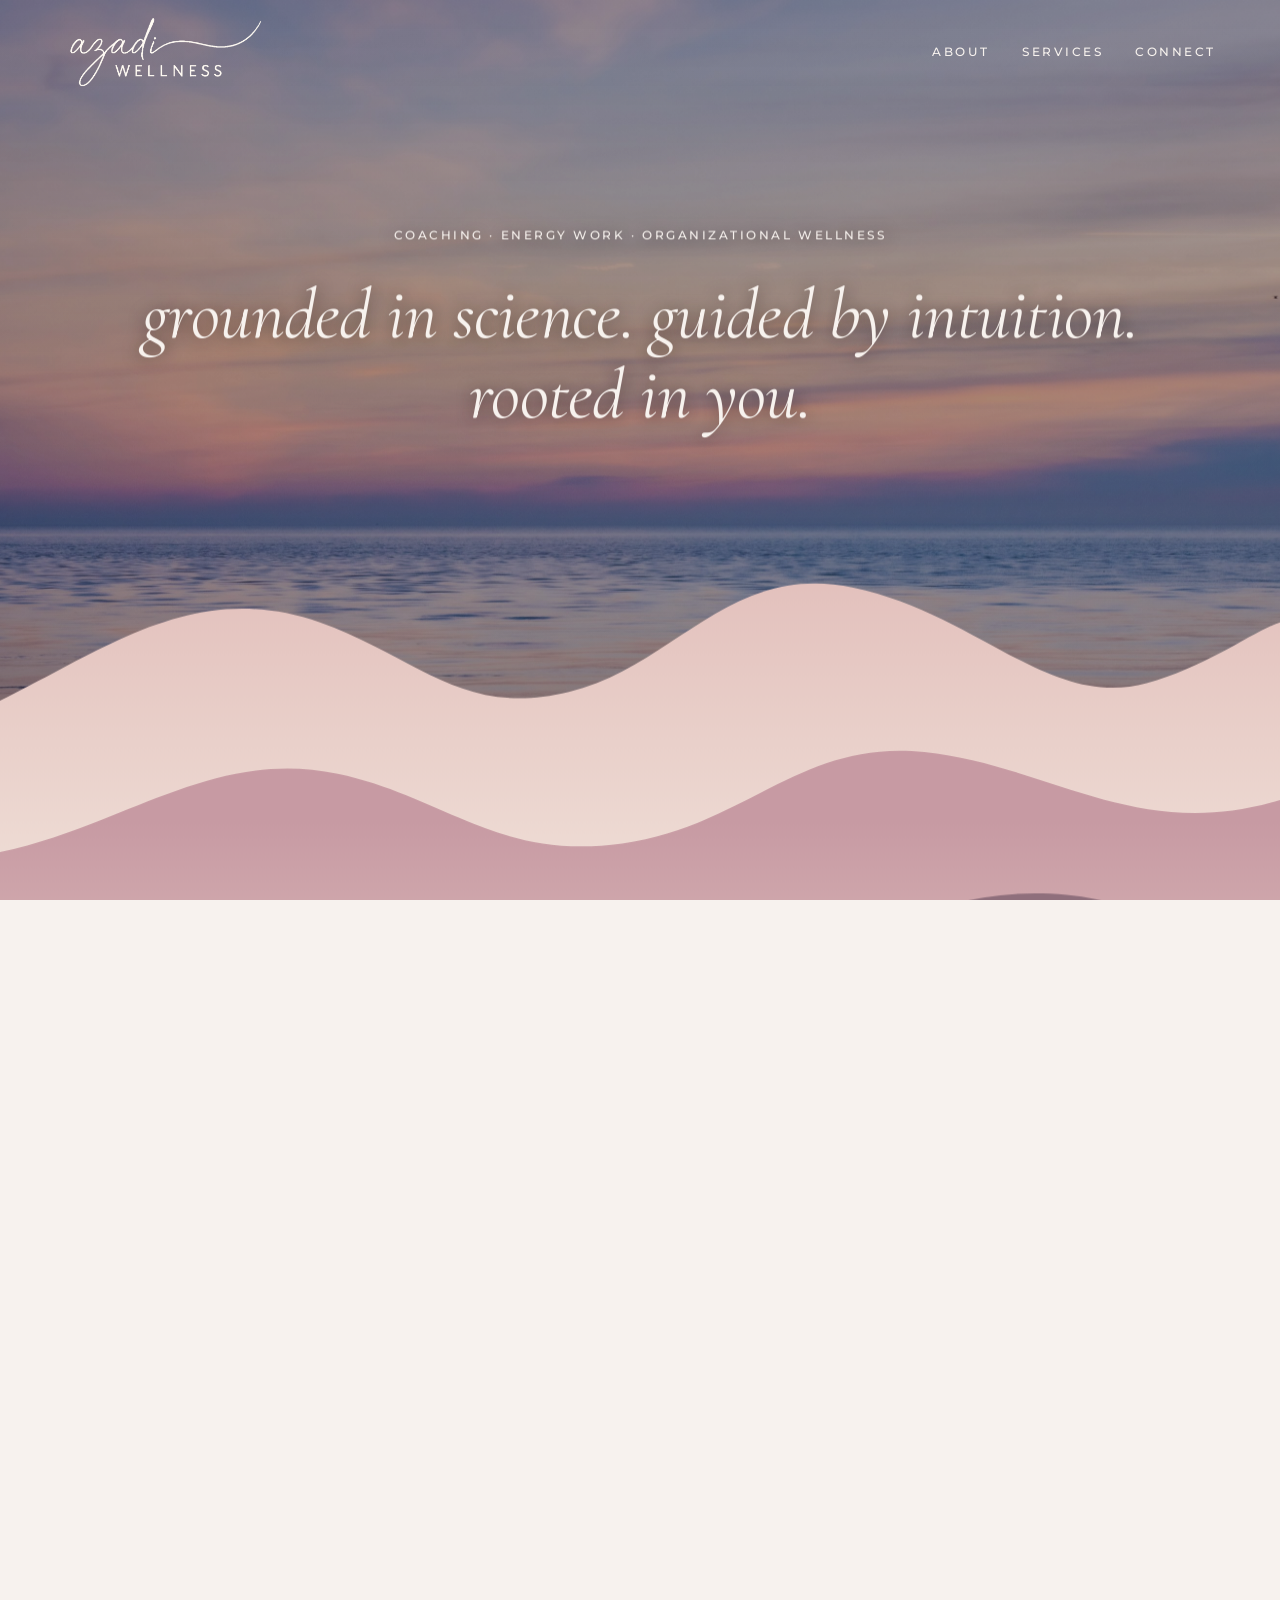
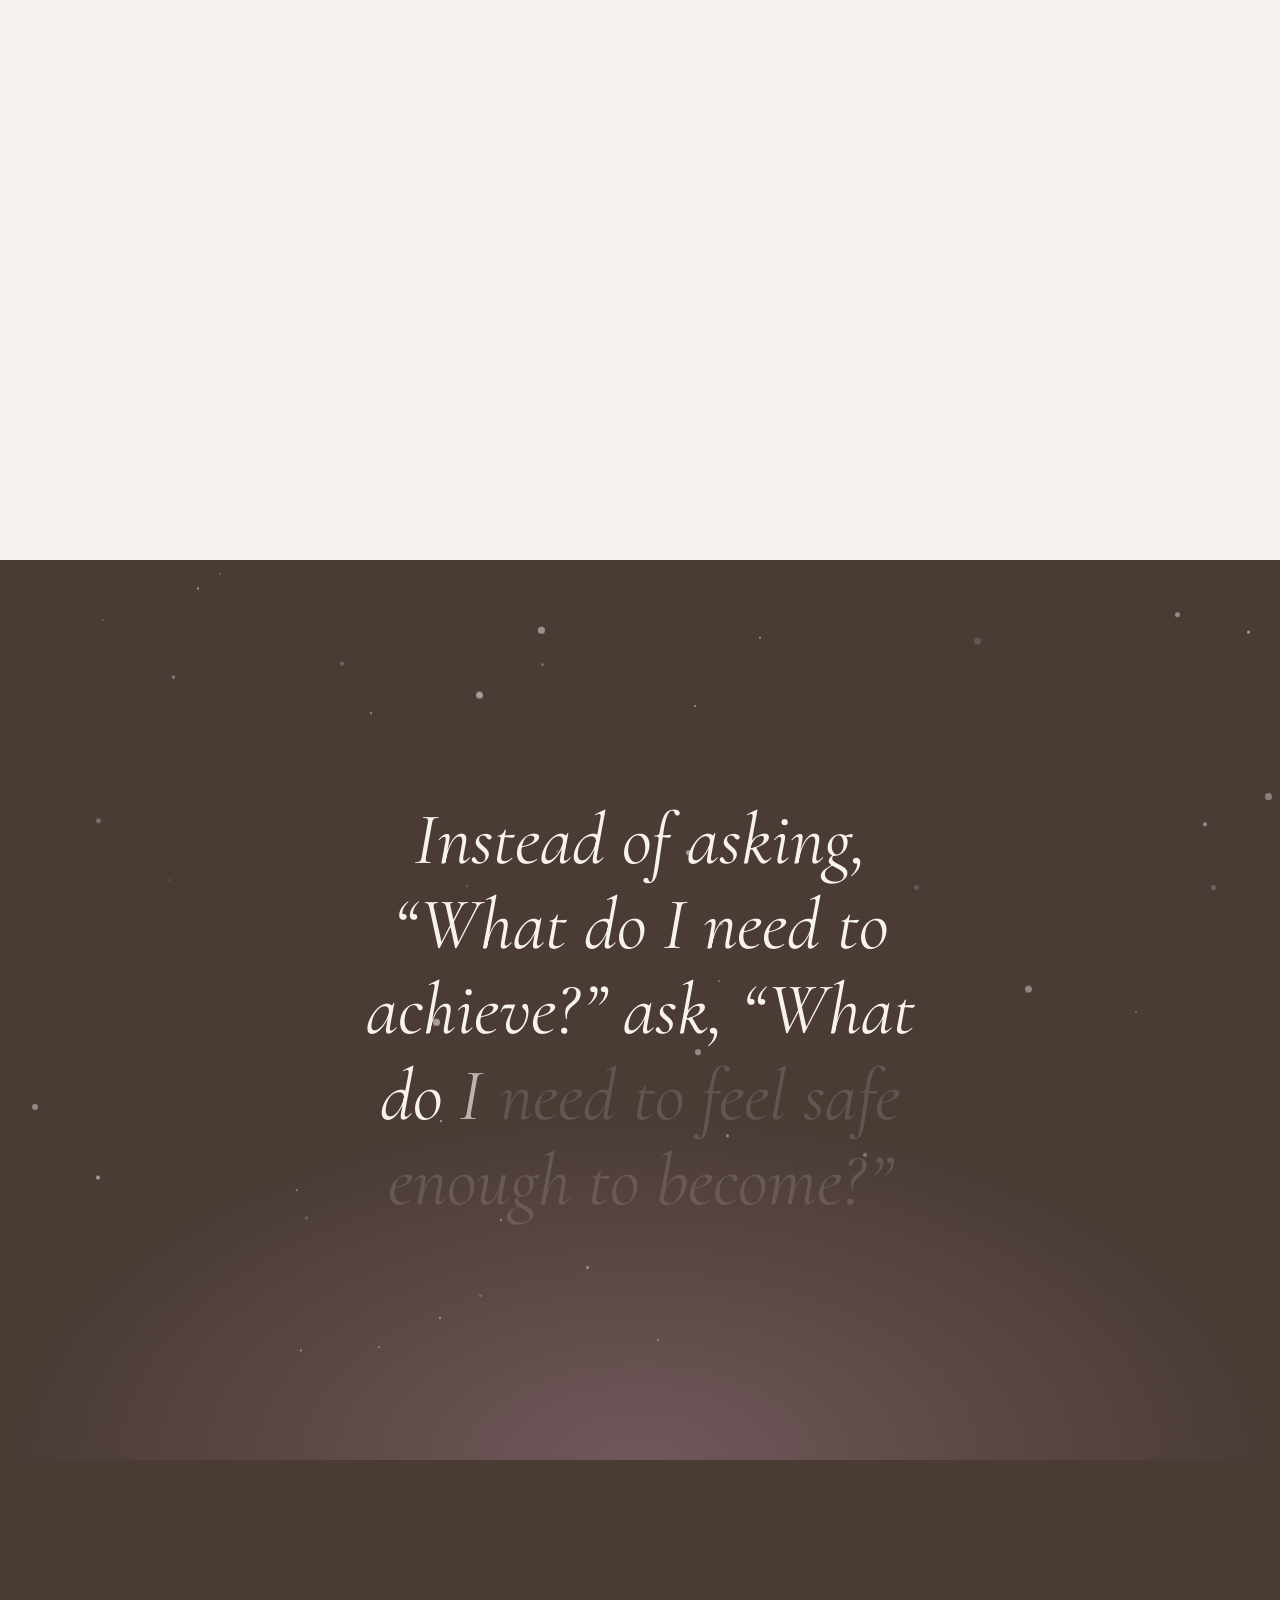
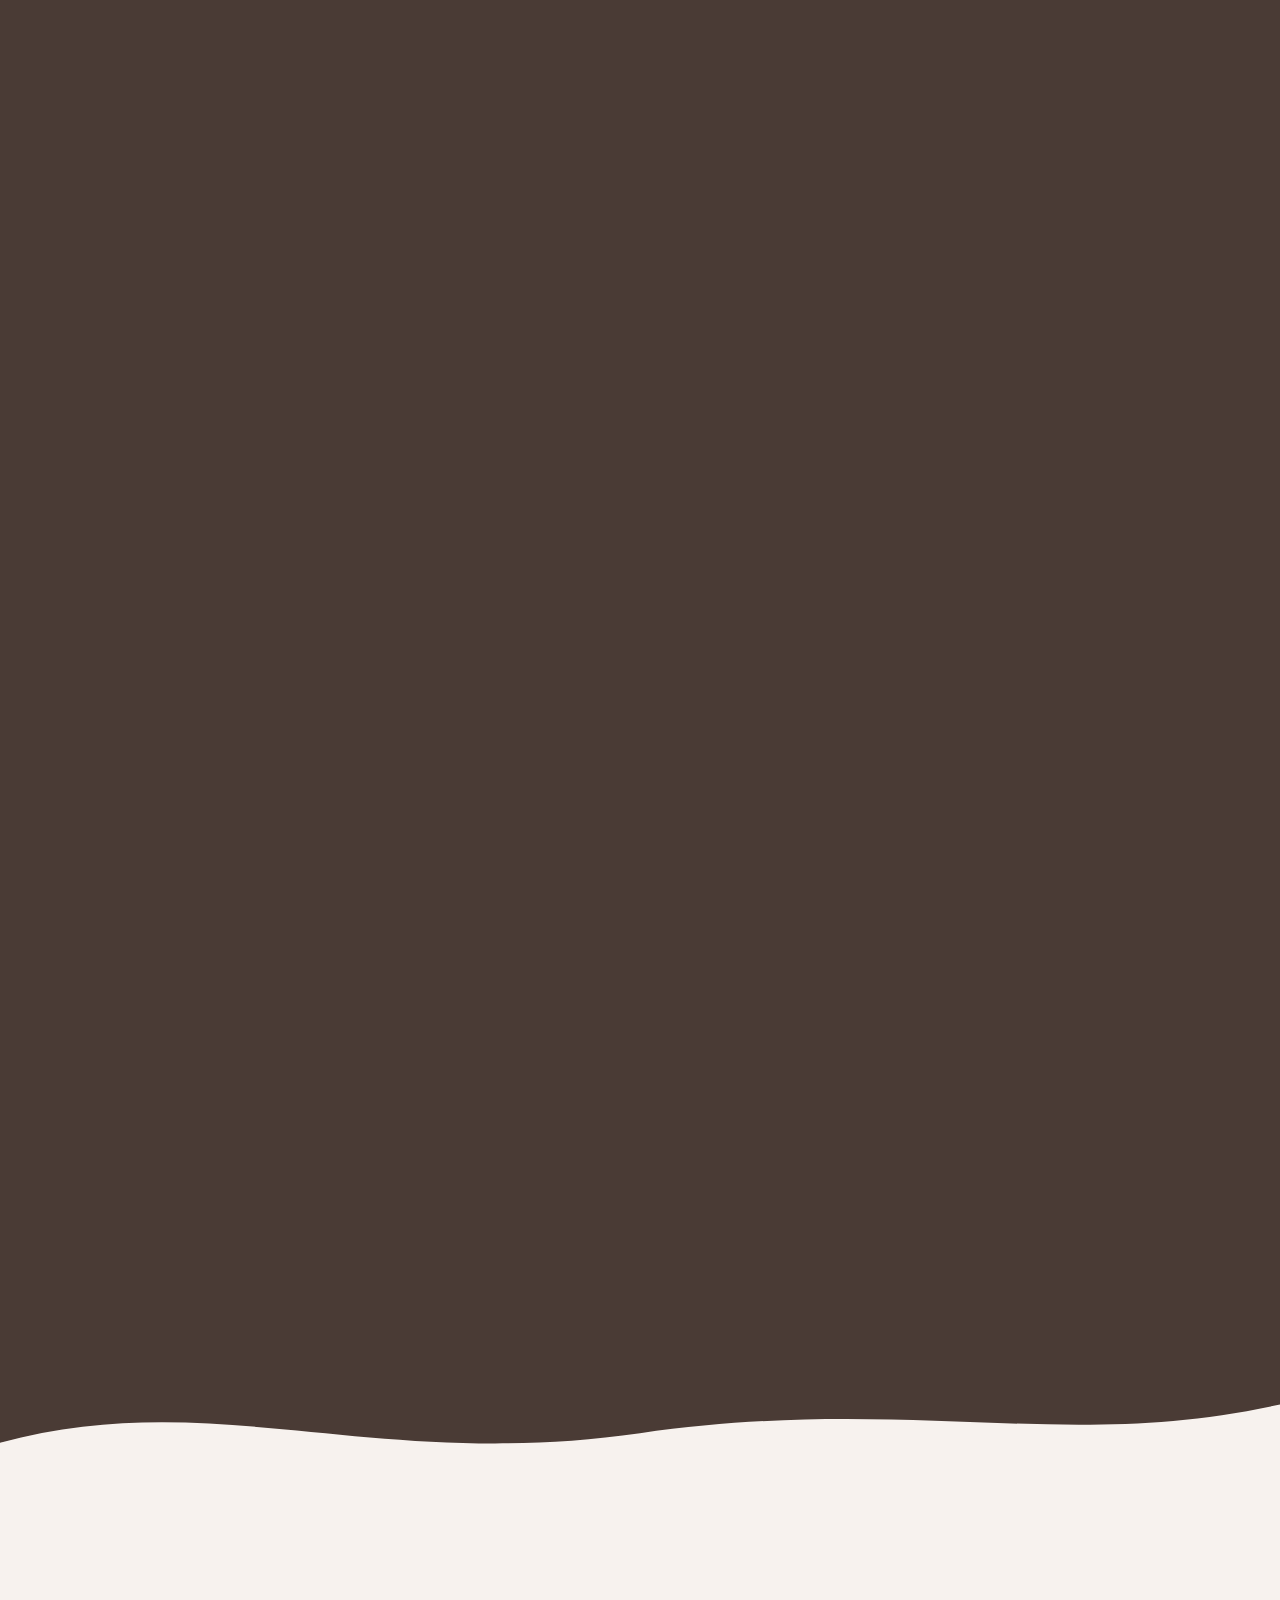
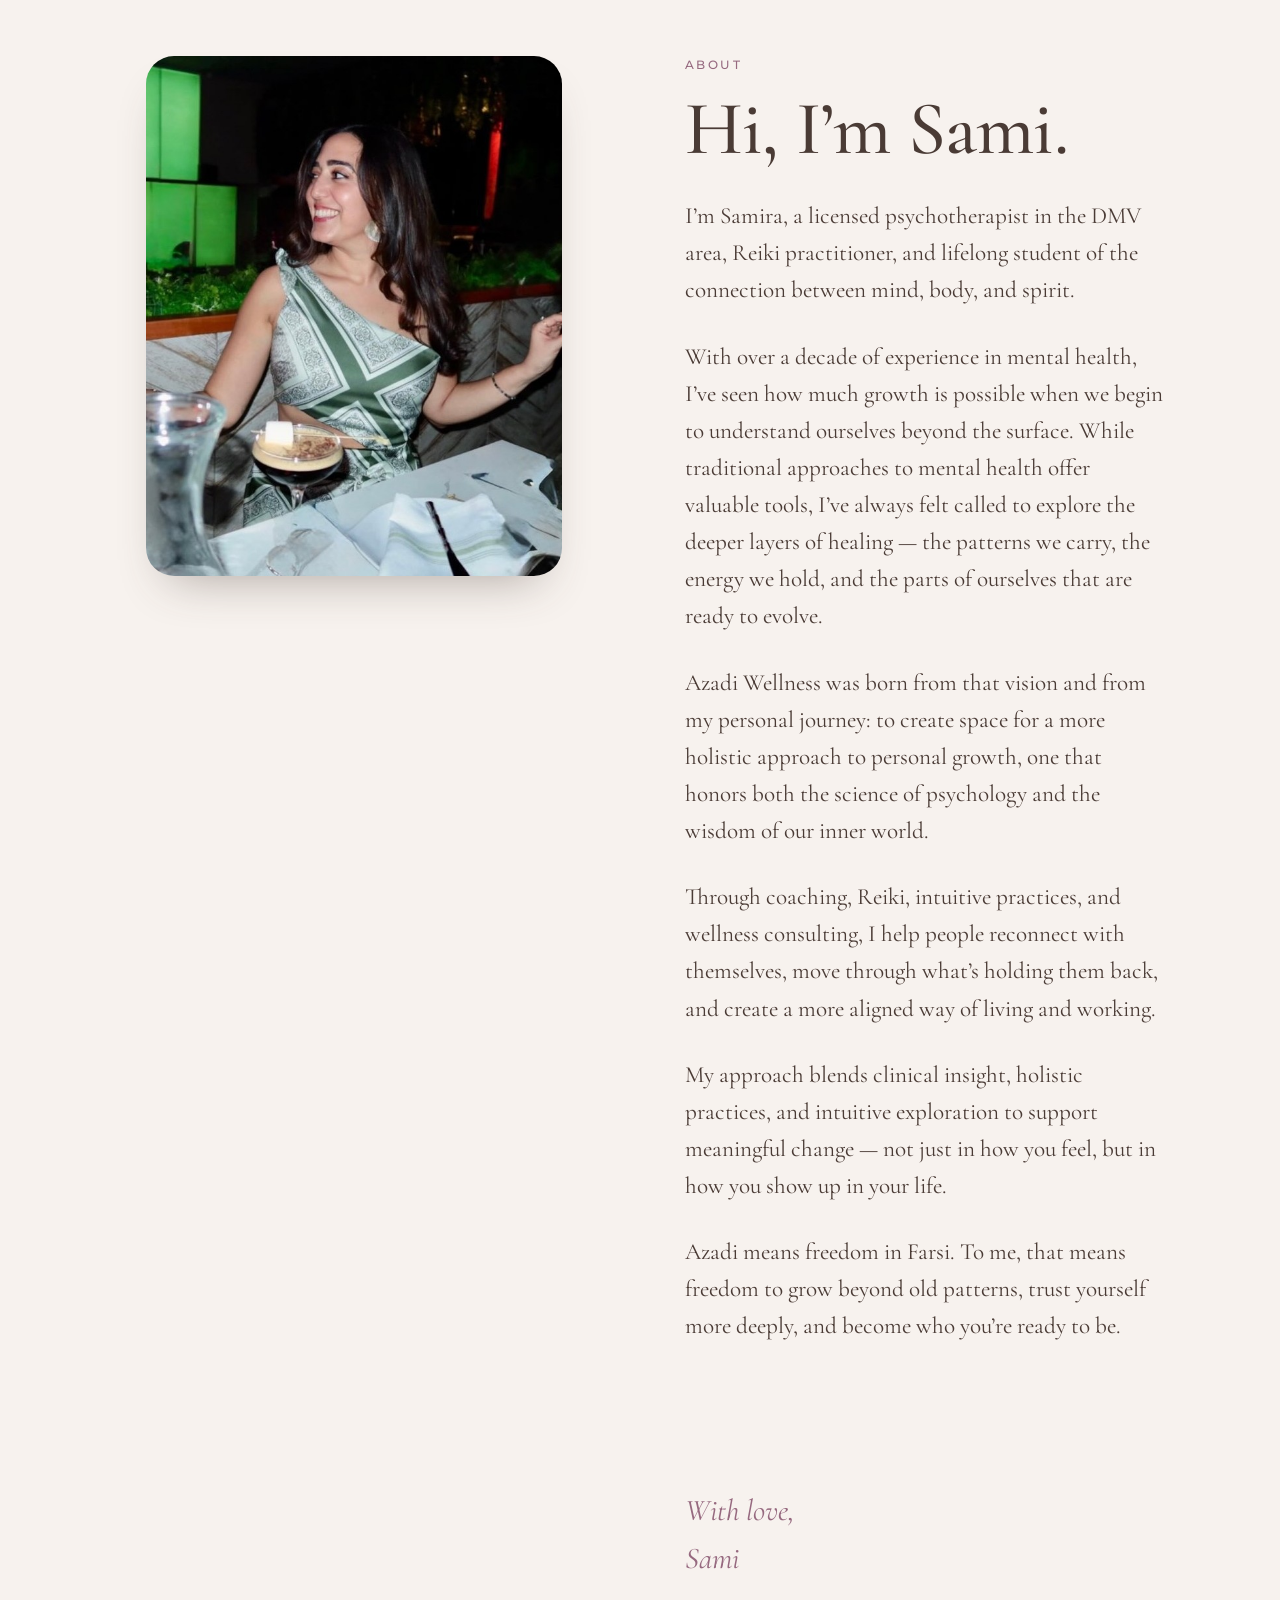
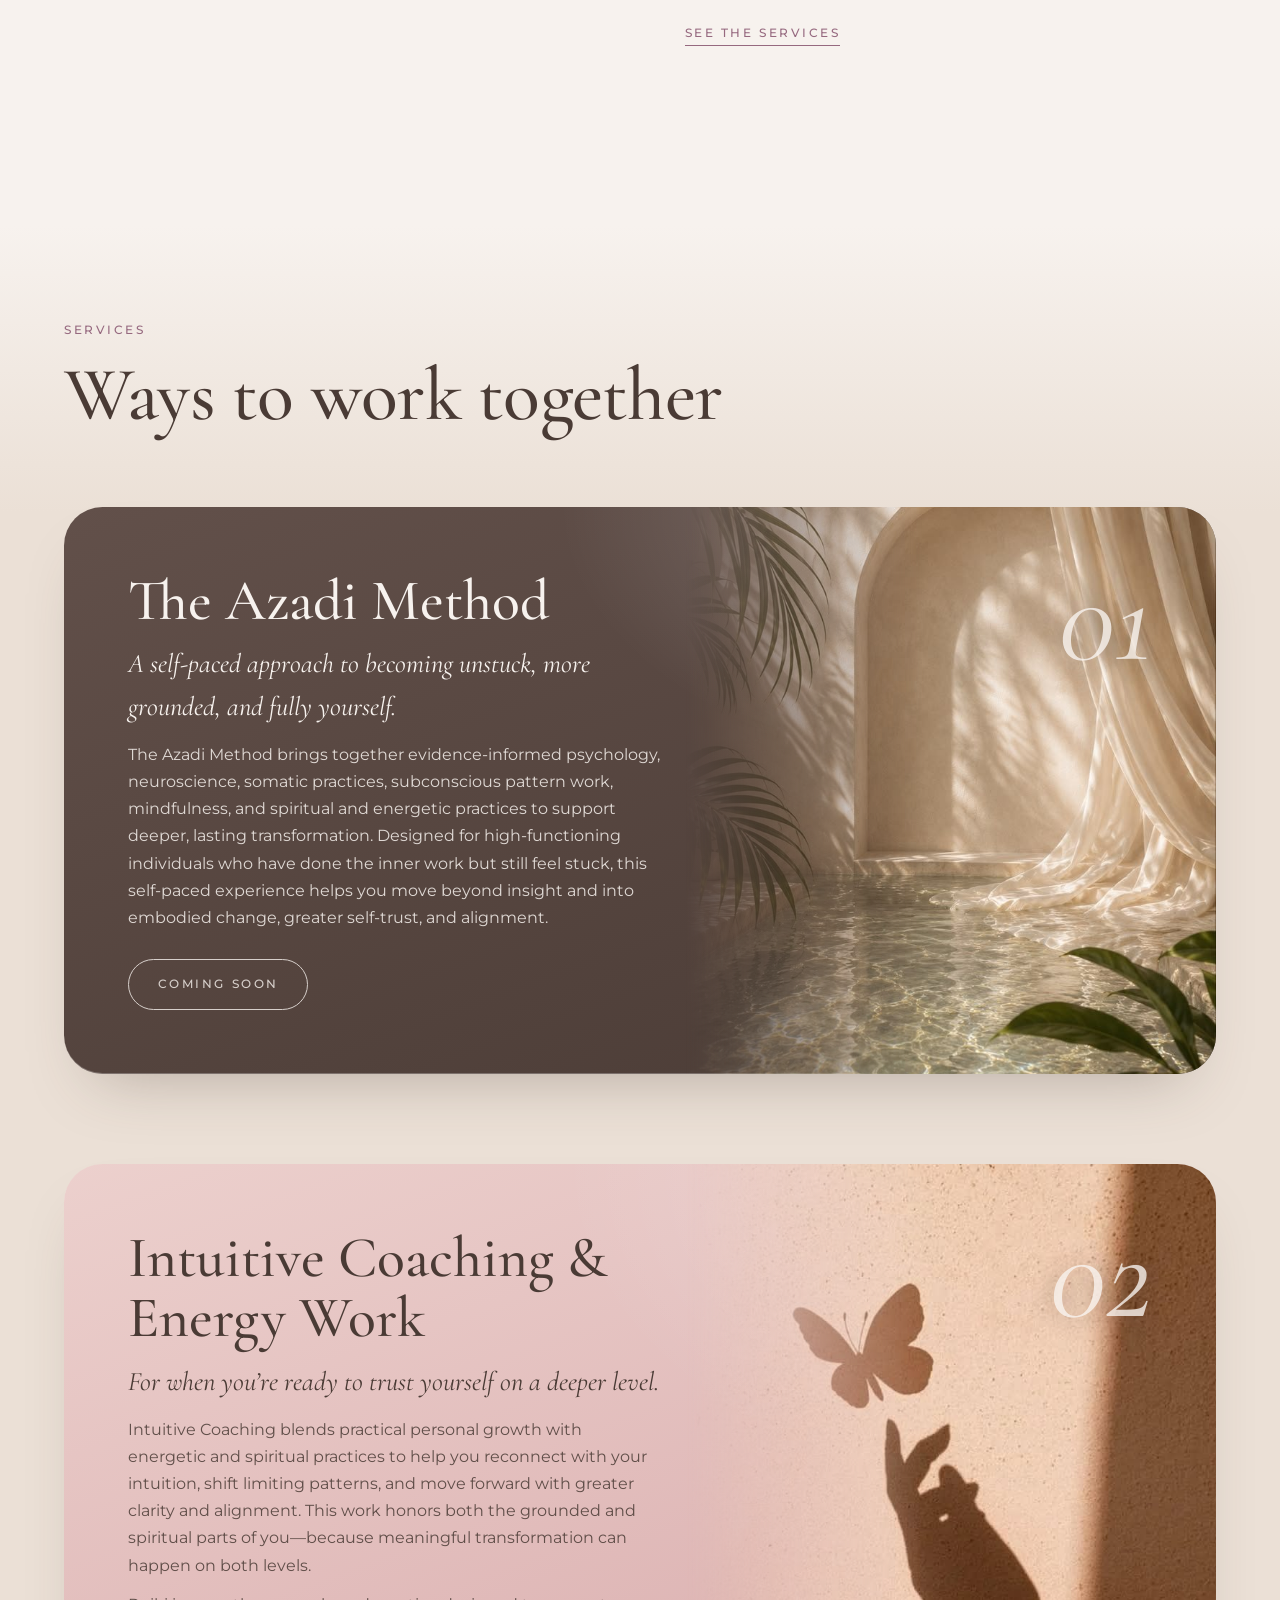
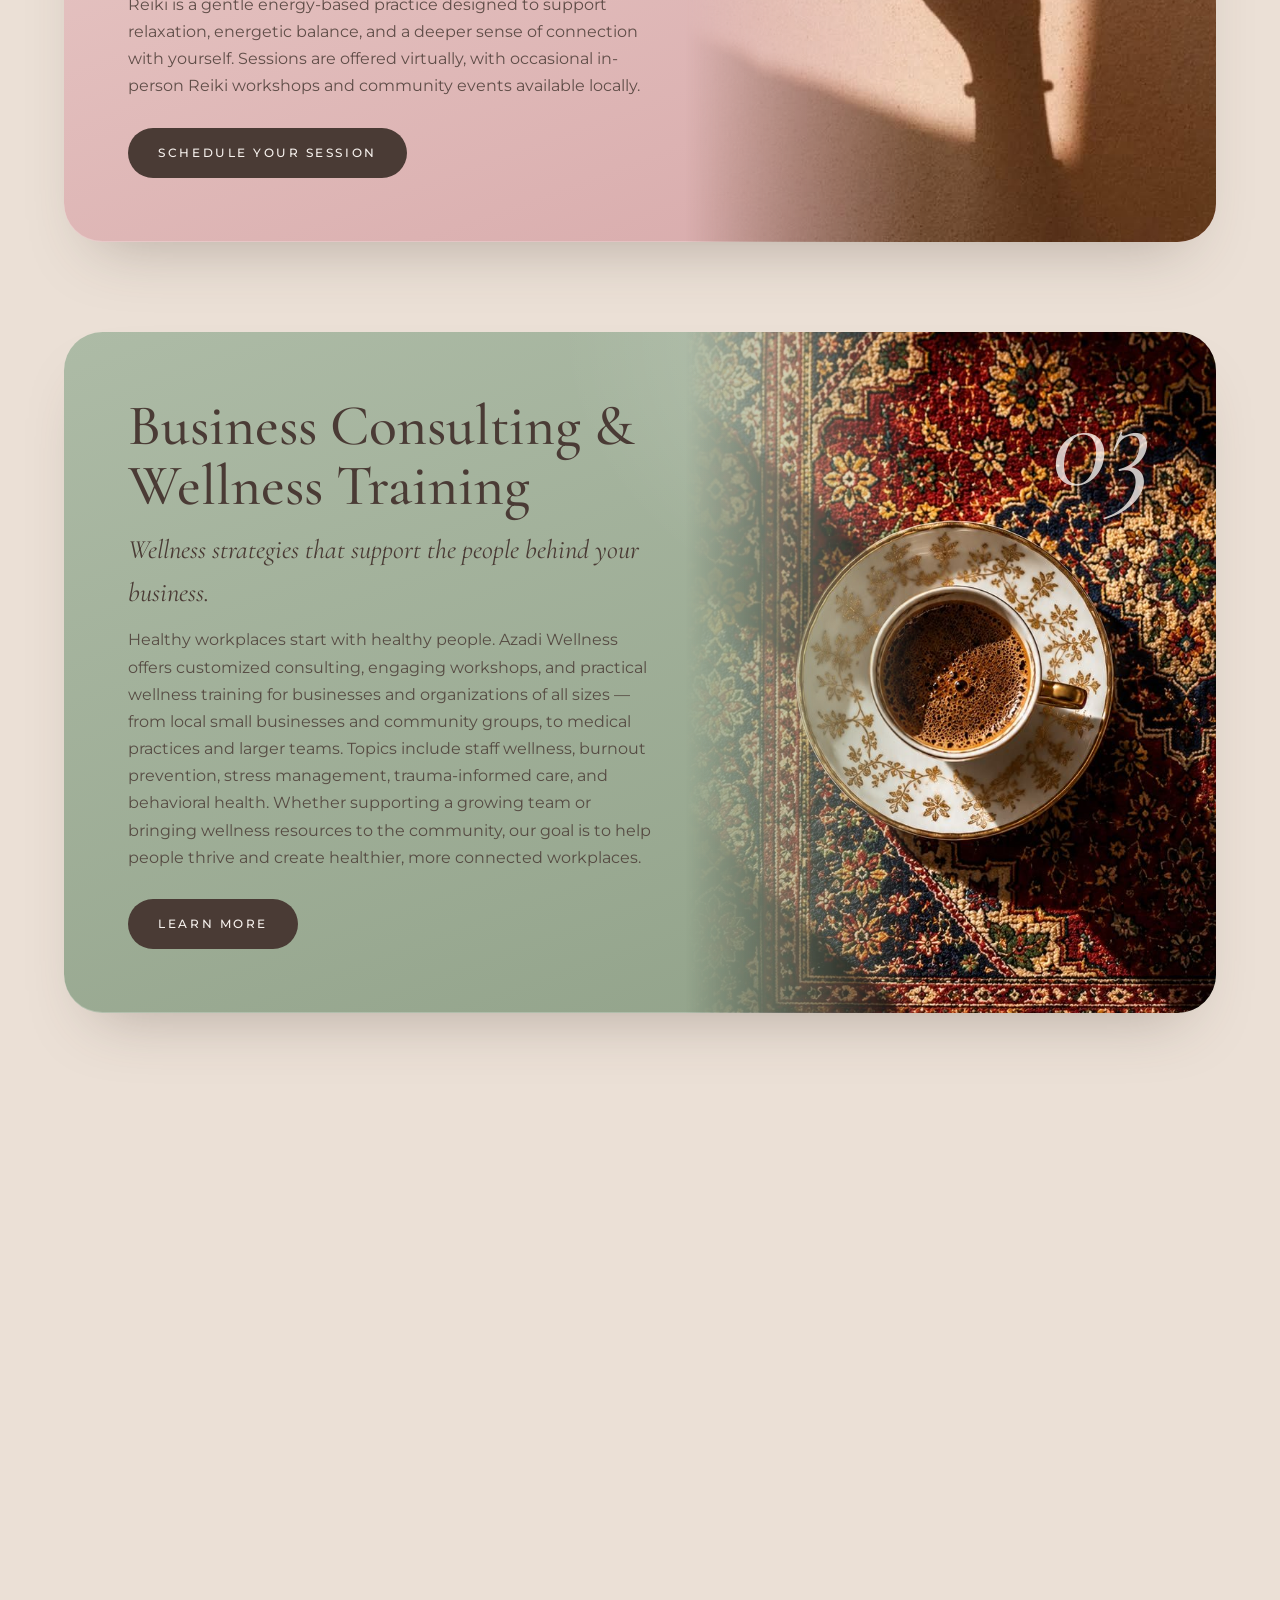
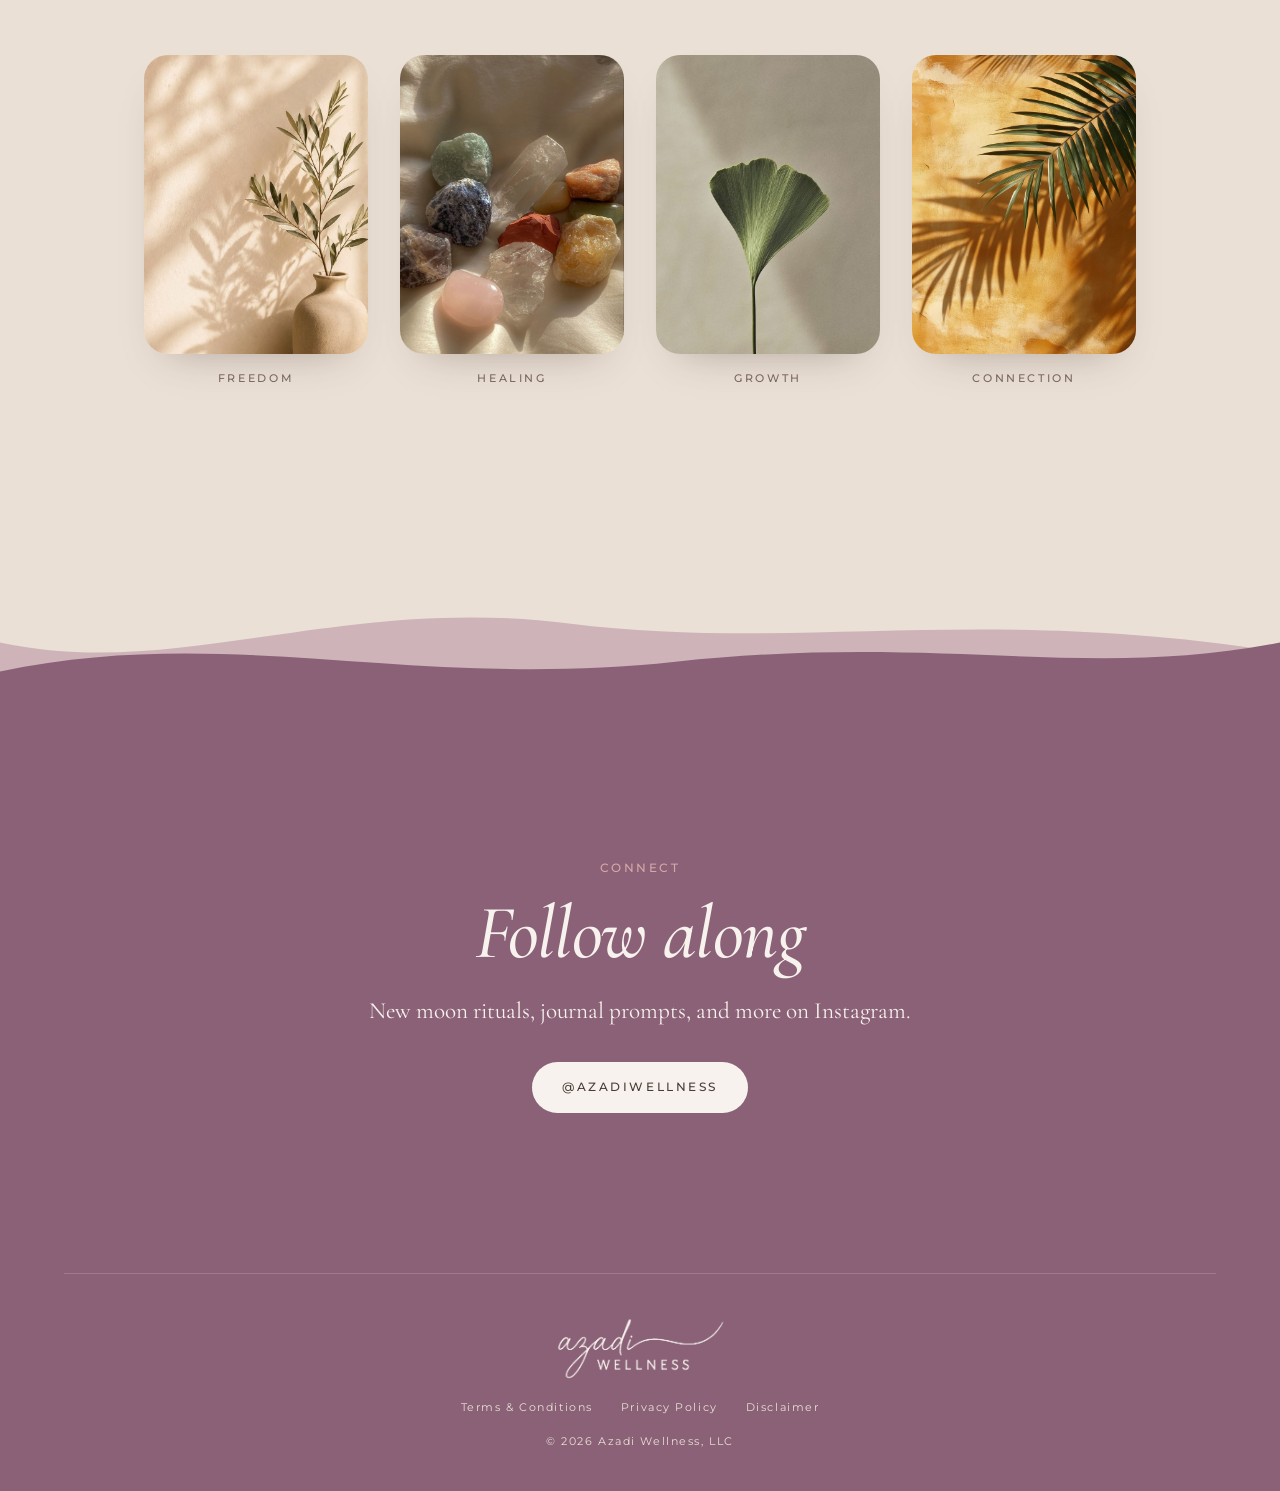
==== commit 7847c781: "Add Ashburn Core Pilates to the trusted-by band Co-Authored-By: Claude Opus 5.5 <noreply@anthropic.c" ====
--- a/index.html
+++ b/index.html
@@ -23,7 +23,7 @@
   <link rel="preconnect" href="https://fonts.googleapis.com">
   <link rel="preconnect" href="https://fonts.gstatic.com" crossorigin>
   <link href="https://fonts.googleapis.com/css2?family=Cormorant+Garamond:ital,wght@0,400;0,500;0,600;1,400;1,500&family=Montserrat:wght@400;500;600&display=swap" rel="stylesheet">
-  <link rel="stylesheet" href="styles.css?v=202610231015">
+  <link rel="stylesheet" href="styles.css?v=202610241015">
 </head>
 <body>
 
@@ -186,6 +186,6 @@
 
   </main>
 
-  <script src="main.js?v=202610231015"></script>
+  <script src="main.js?v=202610241015"></script>
 </body>
 </html>
--- a/styles.css
+++ b/styles.css
@@ -671,13 +671,14 @@
   font-size: clamp(1.2rem, 1.8vw, 1.45rem);
   font-weight: 600;
   line-height: 1.25;
+  text-wrap: balance;
   color: var(--ink);
   opacity: 0.75;
 }
 @media (min-width: 60rem) {
-  .biz-clients ul { display: grid; grid-template-columns: repeat(5, 1fr); align-items: center; gap: 0; }
+  .biz-clients ul { display: grid; grid-template-columns: repeat(3, 1fr); align-items: center; gap: 1.5rem 0; max-width: 54rem; margin-inline: auto; }
   .biz-clients li { padding: 0.2rem 1.25rem; }
-  .biz-clients li + li { border-left: 1px solid var(--line); }
+  .biz-clients li:not(:nth-child(3n + 1)) { border-left: 1px solid var(--line); }
 }
 .biz-mission { display: flex; flex-direction: column; justify-content: center; background: linear-gradient(160deg, #e7ebe2, #dfe4d9); }
 .biz h2 { font-family: var(--serif); }
